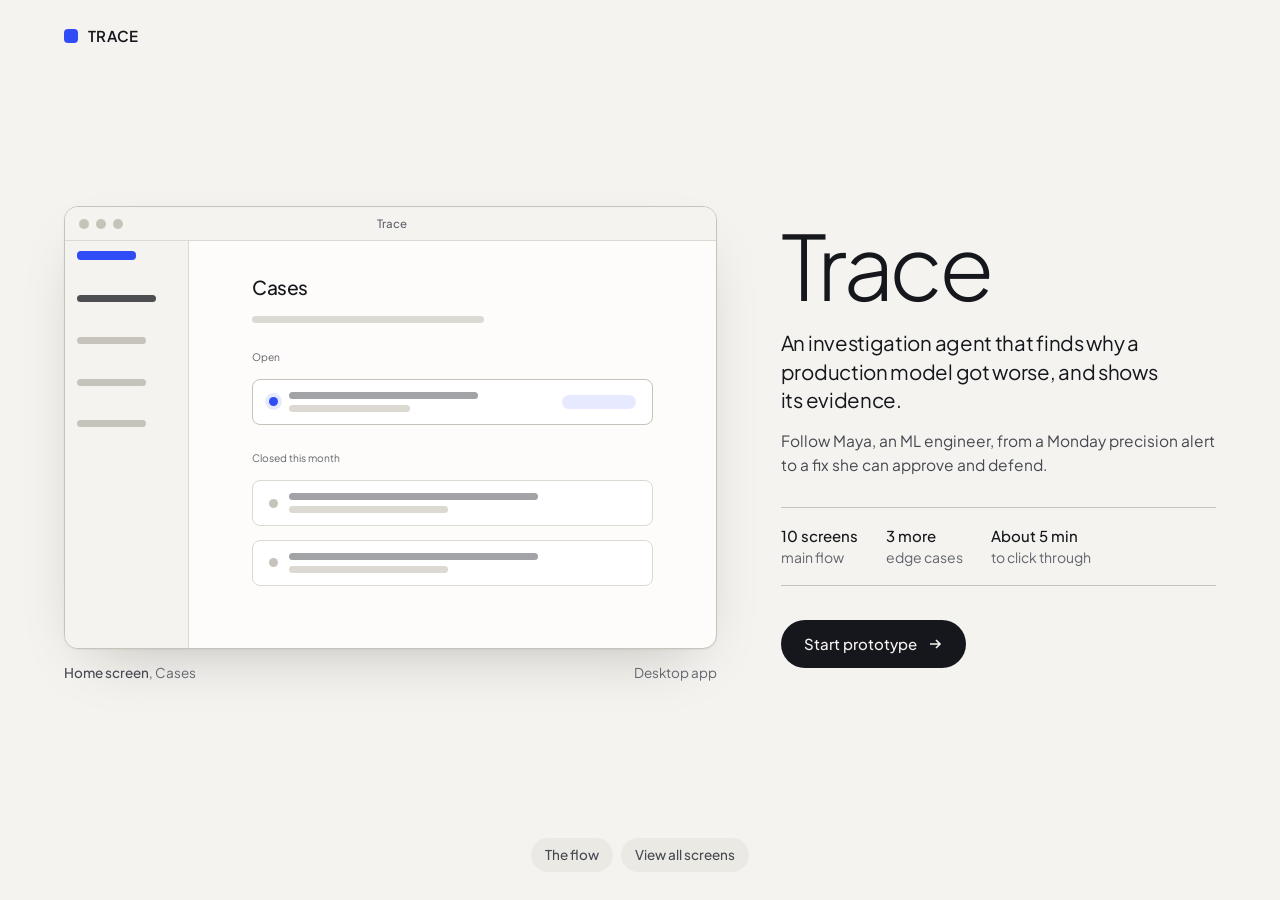
==== index.html @ 1569d1a2 "Initial commit: Teradata showcase page" ====
<!doctype html>
<html lang="en">
<head>
<meta charset="utf-8">
<meta name="viewport" content="width=device-width, initial-scale=1">
<title>Trace Prototype</title>
<link rel="preconnect" href="https://fonts.googleapis.com">
<link rel="preconnect" href="https://fonts.gstatic.com" crossorigin>
<link href="https://fonts.googleapis.com/css2?family=Plus+Jakarta+Sans:wght@300;400;500;600&family=Geist+Mono:wght@400;500&display=swap" rel="stylesheet">
<style>
/* Tokens match the deck (deck/index.html) */
:root{
  --page:#f4f3ef;
  --dark:#17181c;
  --dark2:#2a2c32;
  --slide:#f4f3ef;
  --card:#fdfcfa;
  --ink:#15171c;
  --ink2:#464951;
  --muted:#62656d;
  --line:#dcd9d2;
  --line2:#c6c3bb;
  --conn:#9a9890;
  --accent:#2f4cf5;
  --accent-ink:#2238c8;
  --accent-soft:#e7eafe;
  --sans:"Plus Jakarta Sans",-apple-system,"Segoe UI",Helvetica,Arial,sans-serif;
  --mono:"Geist Mono",ui-monospace,Menlo,monospace;
  --ease:cubic-bezier(.16,1,.3,1);
  --gutter:clamp(16px,5vw,80px);
  --shadow:0 1px 2px rgb(20 20 18/.05),0 24px 60px -28px rgb(20 20 18/.28);
}
*{box-sizing:border-box}
html{scroll-behavior:smooth;-webkit-text-size-adjust:100%}
body{margin:0;background:var(--page);color:var(--ink);font:400 16px/1.55 var(--sans);-webkit-font-smoothing:antialiased}
::selection{background:var(--accent);color:#fff}
a{color:inherit}
button{font:inherit;color:inherit}
:focus-visible{outline:2px solid var(--accent);outline-offset:3px;border-radius:6px}
.sr{position:absolute;width:1px;height:1px;overflow:hidden;clip:rect(0 0 0 0);white-space:nowrap}
.skip{position:absolute;left:16px;top:-60px;background:var(--ink);color:#fff;padding:10px 14px;border-radius:8px;z-index:100;text-decoration:none}
.skip:focus{top:12px}
[hidden]{display:none!important}
#main:focus,.sheet h2:focus{outline:none}
#main{flex:1;display:flex;flex-direction:column}

/* ================= HOME ================= */
.home{max-width:1440px;margin:0 auto;padding:0 var(--gutter);min-height:100vh;min-height:100dvh;display:flex;flex-direction:column}

.bar{display:flex;align-items:center;height:72px;flex:none}
.mark{display:flex;align-items:center;gap:10px;font-weight:600;font-size:15px;letter-spacing:.02em;text-decoration:none}
.mark i{width:14px;height:14px;border-radius:4px;background:var(--accent);display:block}
.foot-nav{flex:none;display:flex;gap:8px;align-items:center;justify-content:center;padding:20px 0 28px}
.foot-nav a{position:relative;font-size:13.5px;font-weight:500;color:var(--ink2);text-decoration:none;height:34px;padding:0 14px;border-radius:999px;display:inline-flex;align-items:center;background:#ebe9e4;transition:background .2s,color .2s}
.foot-nav a::after{content:"";position:absolute;inset:-5px 0}
.foot-nav a:hover{background:#e2e0da;color:var(--ink)}

/* hero: thumbnail left, copy right */
.hero{flex:1;display:grid;grid-template-columns:minmax(0,1.5fr) minmax(300px,1fr);gap:clamp(32px,5vw,80px);align-items:center;padding:24px 0}

.thumb{display:block;text-decoration:none;border-radius:18px;transition:transform .5s var(--ease)}
.thumb:hover{transform:translateY(-3px)}
.thumb:hover .win{box-shadow:0 1px 2px rgb(20 20 18/.06),0 36px 80px -30px rgb(20 20 18/.4)}
.thumb-cap{display:flex;justify-content:space-between;margin-top:14px;font-size:13.5px;color:var(--muted)}
.thumb-cap b{font-weight:500;color:var(--ink2)}

/* desktop window frame, shared by thumbnail and viewer */
.win{background:var(--card);border:1px solid var(--line2);border-radius:14px;overflow:hidden;box-shadow:var(--shadow);transition:box-shadow .5s var(--ease);display:flex;flex-direction:column}
.chrome{height:34px;flex:none;display:flex;align-items:center;gap:7px;padding:0 14px;background:var(--slide);border-bottom:1px solid var(--line)}
.chrome span{width:10px;height:10px;border-radius:50%;background:var(--line2)}
.chrome em{font:normal 500 11.5px/1 var(--sans);color:var(--muted);margin-left:auto;margin-right:auto;transform:translateX(-24px)}

/* schematic of the Cases home screen inside the thumbnail */
.mini{aspect-ratio:16/10;display:grid;grid-template-columns:19% 1fr}
.mini .side{background:var(--slide);border-right:1px solid var(--line);padding:8% 10%;display:flex;flex-direction:column;gap:9%}
.mini .side i{display:block;height:7px;border-radius:4px;background:var(--line2)}
.mini .side i:first-child{width:60%;background:var(--accent);height:9px}
.mini .side i:nth-child(2){width:80%;background:var(--ink);opacity:.75}
.mini .side i:nth-child(n+3){width:70%}
.mini .main{padding:6% 12%;display:flex;flex-direction:column;gap:4%}
.mini h4{margin:0;font-weight:500;font-size:clamp(13px,1.5vw,22px);letter-spacing:-.02em}
.mini .ln{height:7px;border-radius:4px;background:var(--line)}
.mini .lab{font-size:clamp(9px,.8vw,12px);color:var(--muted);margin-top:3%}
.mini .row{display:flex;align-items:center;gap:3%;border:1px solid var(--line);border-radius:8px;padding:3% 4%;background:#fff}
.mini .row.on{border-color:var(--line2)}
.mini .dot{width:9px;height:9px;border-radius:50%;flex:none;background:var(--line2)}
.mini .row.on .dot{background:var(--accent);box-shadow:0 0 0 4px var(--accent-soft)}
.mini .rt{flex:1;display:flex;flex-direction:column;gap:6px}
.mini .rt .ln:first-child{width:72%;background:var(--ink2);opacity:.5}
.mini .rt .ln:last-child{width:46%}
.mini .pill{width:20%;height:14px;border-radius:999px;background:var(--accent-soft)}

.copy h1{margin:0;font-weight:300;font-size:clamp(56px,7vw,104px);line-height:.95;letter-spacing:-.05em}
.copy .what{margin:22px 0 0;font-size:clamp(19px,1.6vw,23px);line-height:1.4;letter-spacing:-.015em;color:var(--ink);max-width:30ch;text-wrap:pretty}
.copy .how{margin:14px 0 0;font-size:15.5px;line-height:1.55;color:var(--ink2);max-width:44ch;text-wrap:pretty}
.facts{display:flex;gap:28px;margin:30px 0 34px;padding:16px 0;border-top:1px solid var(--line2);border-bottom:1px solid var(--line2);font-size:14px;color:var(--muted)}
.facts b{display:block;font-weight:500;font-size:15px;color:var(--ink)}
.actions{display:flex;flex-wrap:wrap;gap:12px;align-items:center}
.btn{display:inline-flex;align-items:center;gap:10px;min-height:48px;padding:0 22px;border-radius:999px;font-size:15px;font-weight:500;text-decoration:none;cursor:pointer;border:1px solid transparent;transition:background .2s,border-color .2s,transform .15s}
.btn:active{transform:scale(.98)}
.btn svg{width:16px;height:16px}
.btn-primary{background:var(--ink);color:var(--slide)}
.btn-primary:hover{background:var(--accent-ink)}
.btn-ghost{border-color:var(--line2);color:var(--ink)}
.btn-ghost:hover{border-color:var(--ink)}

/* sections below the fold, styled like deck slides */
.sheet{background:var(--card);border:1px solid var(--line);border-radius:16px;padding:40px clamp(20px,5vw,80px) 56px;margin-top:32px;scroll-margin-top:24px}
.sheet-hd{display:flex;align-items:baseline;justify-content:space-between;gap:24px;flex-wrap:wrap;border-bottom:1px solid var(--line);padding-bottom:14px}
.sheet-hd h2{margin:0;font-weight:300;font-size:clamp(32px,3.4vw,46px);letter-spacing:-.035em;line-height:1.1}
.sheet-hd p{margin:0;font-size:14px;color:var(--muted);max-width:52ch}
.ph-note{display:inline-block;margin-top:28px;font-size:13px;color:var(--ink2);background:var(--card);border:1px dashed var(--line2);border-radius:999px;padding:6px 12px}

/* flow map */
.flow{list-style:none;margin:28px 0 0;padding:0;display:grid;grid-template-columns:repeat(5,minmax(0,1fr));gap:40px 40px;counter-reset:step}
.flow li{position:relative}
.flow li::after{content:"";position:absolute;top:50%;right:-34px;width:28px;height:1px;background:var(--conn)}
.flow li::before{content:"";position:absolute;top:calc(50% - 3px);right:-35px;width:6px;height:6px;border-top:1px solid var(--conn);border-right:1px solid var(--conn);transform:rotate(45deg)}
.flow li:nth-child(5n)::after,.flow li:nth-child(5n)::before,.flow li:last-child::after,.flow li:last-child::before{display:none}
.node{background:var(--slide);border:1px solid var(--line);border-radius:12px;padding:14px 16px 16px;min-height:118px}
.node .ix{font:500 12px/1 var(--mono);color:var(--accent)}
.node h3{margin:18px 0 4px;font-size:16px;font-weight:500;letter-spacing:-.01em;line-height:1.25}
.node p{margin:0;font-size:13.5px;line-height:1.4;color:var(--muted)}
.branch{margin-top:40px;display:grid;grid-template-columns:200px 1fr;gap:24px;align-items:start;border-top:1px solid var(--line);padding-top:20px}
.branch h3{margin:0;font-size:16px;font-weight:500}
.branch > div > p{margin:4px 0 0;font-size:13.5px;color:var(--muted)}
.branch ul{list-style:none;margin:0;padding:0;display:grid;grid-template-columns:repeat(3,minmax(0,1fr));gap:16px}
.branch .node{border-style:dashed;border-color:var(--line2);background:transparent;min-height:0}
.branch .node .ix{color:var(--ink2)}
.branch .node h3{margin-top:12px}

/* all screens */
.grid{list-style:none;margin:28px 0 0;padding:0;display:grid;grid-template-columns:repeat(auto-fill,minmax(240px,1fr));gap:28px 24px}
.shot a{display:block;text-decoration:none;border-radius:12px}
.shot .frame{aspect-ratio:16/10;background:var(--card);border:1px solid var(--line);border-radius:10px;overflow:hidden;display:flex;flex-direction:column;transition:border-color .2s,box-shadow .3s}
.shot .frame::before{content:"";height:14px;flex:none;background:var(--slide);border-bottom:1px solid var(--line)}
.shot .frame span{flex:1;display:grid;place-items:center;font-size:12.5px;color:var(--muted);background:repeating-linear-gradient(135deg,transparent 0 10px,rgb(198 195 187/.18) 10px 11px)}
.shot a:hover .frame{border-color:var(--line2);box-shadow:var(--shadow)}
.shot .meta{display:flex;gap:10px;align-items:baseline;margin-top:10px}
.shot .meta i{font:normal 500 12px/1 var(--mono);color:var(--accent);min-width:22px}
.shot .meta b{font-size:14.5px;font-weight:500}
.shot.alt .meta i{color:var(--ink2)}
.foot{margin:40px 0 0;font-size:13px;color:var(--muted)}
.sub{max-width:1600px;margin:0 auto;padding:0 var(--gutter) 64px}
.sub-bar{height:56px;display:flex;align-items:center}
.sub .sheet{margin-top:0}
.sub .vbtn{height:30px;padding:0 12px;font-size:12.5px}

/* ================= VIEWER ================= */
.viewer{position:fixed;inset:0;background:var(--page);display:flex;flex-direction:column;z-index:10}
.vbar{height:40px;flex:none;display:flex;align-items:center;justify-content:space-between;padding:0 16px}
.vbtn{position:relative;display:inline-flex;align-items:center;gap:5px;height:26px;padding:0 10px;border-radius:999px;border:0;background:#ebe9e4;color:var(--ink2);font-size:12px;font-weight:500;cursor:pointer;text-decoration:none;transition:background .2s,color .2s}
.vbtn::after{content:"";position:absolute;inset:-7px -2px}
.vbtn:hover{background:#e2e0da;color:var(--ink)}
.vbtn svg{width:13px;height:13px}
.vbtn[aria-pressed="true"]{background:var(--ink);color:var(--slide)}
.stage{flex:1;min-height:0;display:flex;padding:0 16px 16px}
.stage .win{flex:1;min-width:0}
.screen{flex:1;background:var(--card)}
.viewer.enter .win{animation:rise .55s var(--ease) both}
@keyframes rise{from{opacity:0;transform:translateY(14px) scale(.985)}to{opacity:1;transform:none}}

/* ================= RESPONSIVE ================= */
@media (max-width:1100px){
  .flow{grid-template-columns:repeat(3,minmax(0,1fr))}
  .flow li:nth-child(5n)::after,.flow li:nth-child(5n)::before{display:block}
  .flow li:nth-child(3n)::after,.flow li:nth-child(3n)::before,.flow li:last-child::after,.flow li:last-child::before{display:none}
  .branch{grid-template-columns:1fr}
}
@media (max-width:860px){
  .hero{grid-template-columns:1fr;min-height:0;padding:36px 0 48px;gap:36px}
  .copy{order:-1}
  .facts{gap:20px}
  .branch ul{grid-template-columns:1fr}
}
@media (max-width:620px){
  .flow{grid-template-columns:1fr;gap:28px}
  .flow li::after,.flow li::before{display:none!important}
  .flow li:not(:last-child)::after{display:block!important;top:auto;bottom:-22px;right:auto;left:24px;width:1px;height:16px}
}
@media (prefers-reduced-motion:reduce){
  *,*::before,*::after{animation:none!important;transition:none!important;scroll-behavior:auto!important}
}
</style>
</head>
<body>
<a class="skip" href="#main">Skip to content</a>

<!-- ================= HOME ================= -->
<div class="home" id="home">
  <header class="bar">
    <a class="mark" href="#top" aria-label="Trace, back to top"><i aria-hidden="true"></i>TRACE</a>
  </header>

  <main id="main" tabindex="-1">
    <section class="hero" aria-labelledby="t-title">
      <div>
        <a class="thumb" href="#prototype" aria-label="Open the prototype at the Cases screen">
          <div class="win" aria-hidden="true">
            <div class="chrome"><span></span><span></span><span></span><em>Trace</em></div>
            <div class="mini">
              <div class="side"><i></i><i></i><i></i><i></i><i></i></div>
              <div class="main">
                <h4>Cases</h4>
                <div class="ln" style="width:58%"></div>
                <div class="lab">Open</div>
                <div class="row on"><span class="dot"></span><div class="rt"><div class="ln"></div><div class="ln"></div></div><span class="pill"></span></div>
                <div class="lab">Closed this month</div>
                <div class="row"><span class="dot"></span><div class="rt"><div class="ln"></div><div class="ln"></div></div></div>
                <div class="row"><span class="dot"></span><div class="rt"><div class="ln"></div><div class="ln"></div></div></div>
              </div>
            </div>
          </div>
        </a>
        <div class="thumb-cap"><span><b>Home screen</b>, Cases</span><span>Desktop app</span></div>
      </div>

      <div class="copy">
        <h1 id="t-title">Trace</h1>
        <p class="what">An investigation agent that finds why a production model got worse, and shows its evidence.</p>
        <p class="how">Follow Maya, an ML engineer, from a Monday precision alert to a fix she can approve and defend.</p>
        <div class="facts">
          <div><b>10 screens</b>main flow</div>
          <div><b>3 more</b>edge cases</div>
          <div><b>About 5 min</b>to click through</div>
        </div>
        <div class="actions">
          <a class="btn btn-primary" href="#prototype">Start prototype
            <svg viewBox="0 0 16 16" fill="none" stroke="currentColor" stroke-width="1.6" aria-hidden="true"><path d="M3 8h10M9 4l4 4-4 4"/></svg></a>
        </div>
      </div>
    </section>

  </main>
  <nav class="foot-nav" aria-label="More about the prototype">
    <a href="#flow">The flow</a>
    <a href="#screens">View all screens</a>
  </nav>
</div>

<!-- ================= FLOW PAGE ================= -->
<div class="sub" id="page-flow" hidden>
  <div class="sub-bar"><a class="vbtn" href="#top"><svg viewBox="0 0 16 16" fill="none" stroke="currentColor" stroke-width="1.6" aria-hidden="true"><path d="M13 8H3M7 4 3 8l4 4"/></svg>Back</a></div>
  <section class="sheet" aria-labelledby="flow-title">
      <div class="sheet-hd">
        <h2 id="flow-title">The flow</h2>
        <p>How the prototype moves from the alert to the decision record.</p>
      </div>
      <ol class="flow">
        <li><div class="node"><span class="ix">01</span><h3>Cases</h3><p>Short description goes here</p></div></li>
        <li><div class="node"><span class="ix">02</span><h3>Investigate</h3><p>Short description goes here</p></div></li>
        <li><div class="node"><span class="ix">03</span><h3>Suspects</h3><p>Short description goes here</p></div></li>
        <li><div class="node"><span class="ix">04</span><h3>Re-checked</h3><p>Short description goes here</p></div></li>
        <li><div class="node"><span class="ix">05</span><h3>Root cause</h3><p>Short description goes here</p></div></li>
        <li><div class="node"><span class="ix">06</span><h3>Recommended plan</h3><p>Short description goes here</p></div></li>
        <li><div class="node"><span class="ix">07</span><h3>Approve</h3><p>Short description goes here</p></div></li>
        <li><div class="node"><span class="ix">08</span><h3>Decided</h3><p>Short description goes here</p></div></li>
        <li><div class="node"><span class="ix">09</span><h3>Watching</h3><p>Short description goes here</p></div></li>
        <li><div class="node"><span class="ix">10</span><h3>Decision record</h3><p>Short description goes here</p></div></li>
      </ol>
      <div class="branch">
        <div><h3>When things aren't smooth</h3><p>Branches off the main flow.</p></div>
        <ul>
          <li><div class="node"><span class="ix">from 02</span><h3>Low confidence</h3><p>Short description goes here</p></div></li>
          <li><div class="node"><span class="ix">from 03</span><h3>Conflicting evidence</h3><p>Short description goes here</p></div></li>
          <li><div class="node"><span class="ix">from 09</span><h3>Wrong diagnosis</h3><p>Short description goes here</p></div></li>
        </ul>
      </div>
      <span class="ph-note">Placeholder: connections and descriptions to come</span>
    </section>
</div>

<!-- ================= ALL SCREENS PAGE ================= -->
<div class="sub" id="page-screens" hidden>
  <div class="sub-bar"><a class="vbtn" href="#top"><svg viewBox="0 0 16 16" fill="none" stroke="currentColor" stroke-width="1.6" aria-hidden="true"><path d="M13 8H3M7 4 3 8l4 4"/></svg>Back</a></div>
  <section class="sheet" aria-labelledby="screens-title">
      <div class="sheet-hd">
        <h2 id="screens-title">All screens</h2>
        <p>Every screen in the prototype. Select one to open it.</p>
      </div>
      <ul class="grid" id="grid"></ul>
      <p class="foot">Thumbnails are placeholders until the screens are built.</p>
    </section>
</div>

<!-- ================= VIEWER ================= -->
<div class="viewer" id="viewer" hidden role="region" aria-label="Prototype">
  <div class="vbar">
    <a class="vbtn" href="#top" id="back"><svg viewBox="0 0 16 16" fill="none" stroke="currentColor" stroke-width="1.6" aria-hidden="true"><path d="M13 8H3M7 4 3 8l4 4"/></svg>Back</a>
    <button class="vbtn" type="button" id="notes" aria-pressed="false" title="Screen notes (coming soon)">
      <svg viewBox="0 0 16 16" fill="none" stroke="currentColor" stroke-width="1.5" aria-hidden="true"><rect x="3" y="2" width="10" height="12" rx="2"/><path d="M6 6h4M6 9h4"/></svg>Notes</button>
  </div>
  <div class="stage">
    <div class="win">
      <div class="screen" id="screen"><h1 class="sr" id="s-name">Cases</h1></div>
    </div>
  </div>
</div>

<script>
const SCREENS = [
  ["cases","Cases"],["investigate","Investigate"],["suspects","Suspects"],["recheck","Re-checked"],
  ["root-cause","Root cause"],["plan","Recommended plan"],["approve","Approve"],["decided","Decided"],
  ["watch","Watching"],["record","Decision record"],
  ["low-confidence","Low confidence",1],["conflict","Conflicting evidence",1],["wrong","Wrong diagnosis",1]
];
const MAIN = SCREENS.filter(s => !s[2]).length;

// all-screens grid
document.getElementById('grid').innerHTML = SCREENS.map((s, i) => {
  const ix = s[2] ? 'E' + (i - MAIN + 1) : String(i + 1).padStart(2, '0');
  return `<li class="shot${s[2] ? ' alt' : ''}"><a href="#prototype/${s[0]}">
    <div class="frame" aria-hidden="true"><span>Placeholder</span></div>
    <div class="meta"><i>${ix}</i><b>${s[1]}</b></div></a></li>`;
}).join('');

// routing: #prototype[/screen] → viewer, #flow / #screens → their pages, anything else → home
const home = document.getElementById('home'), viewer = document.getElementById('viewer');
const pages = {flow: document.getElementById('page-flow'), screens: document.getElementById('page-screens')};
let cameFromList = false, started = false, prev = null;
function show(el){ [home, viewer, pages.flow, pages.screens].forEach(v => v.hidden = v !== el); }
function route(){
  const h = location.hash.slice(1);
  if (h.startsWith('prototype')) {
    cameFromList = started && prev !== viewer;
    const id = h.split('/')[1] || 'cases';
    const s = SCREENS[Math.max(0, SCREENS.findIndex(x => x[0] === id))];
    document.getElementById('s-name').textContent = s[1];
    document.title = s[1] + ' · Trace Prototype';
    show(viewer); prev = viewer;
    document.body.style.overflow = 'hidden';
    viewer.classList.remove('enter'); void viewer.offsetWidth; viewer.classList.add('enter');
    document.getElementById('back').focus({preventScroll:true});
    return;
  }
  document.body.style.overflow = '';
  const page = pages[h];
  if (page) {
    document.title = (h === 'flow' ? 'The flow' : 'All screens') + ' · Trace Prototype';
    show(page); scrollTo(0, 0);
    if (started) page.querySelector('h2').setAttribute('tabindex','-1'), page.querySelector('h2').focus({preventScroll:true});
    prev = page; return;
  }
  const wasAway = started && prev !== home;
  document.title = 'Trace Prototype';
  show(home); prev = home;
  if (wasAway) { scrollTo(0, 0); document.getElementById('main').focus({preventScroll:true}); }
}
window.addEventListener('hashchange', route);
route(); started = true;

// Back from the viewer returns to the page the person came from
document.getElementById('back').addEventListener('click', e => {
  e.preventDefault();
  if (cameFromList) history.back(); else location.hash = 'top';
});
document.addEventListener('keydown', e => {
  if (e.key === 'Escape' && !viewer.hidden) document.getElementById('back').click();
});

// Notes toggle: state only for now; note markers come later
document.getElementById('notes').addEventListener('click', e => {
  const b = e.currentTarget; b.setAttribute('aria-pressed', b.getAttribute('aria-pressed') !== 'true');
});
</script>
</body>
</html>
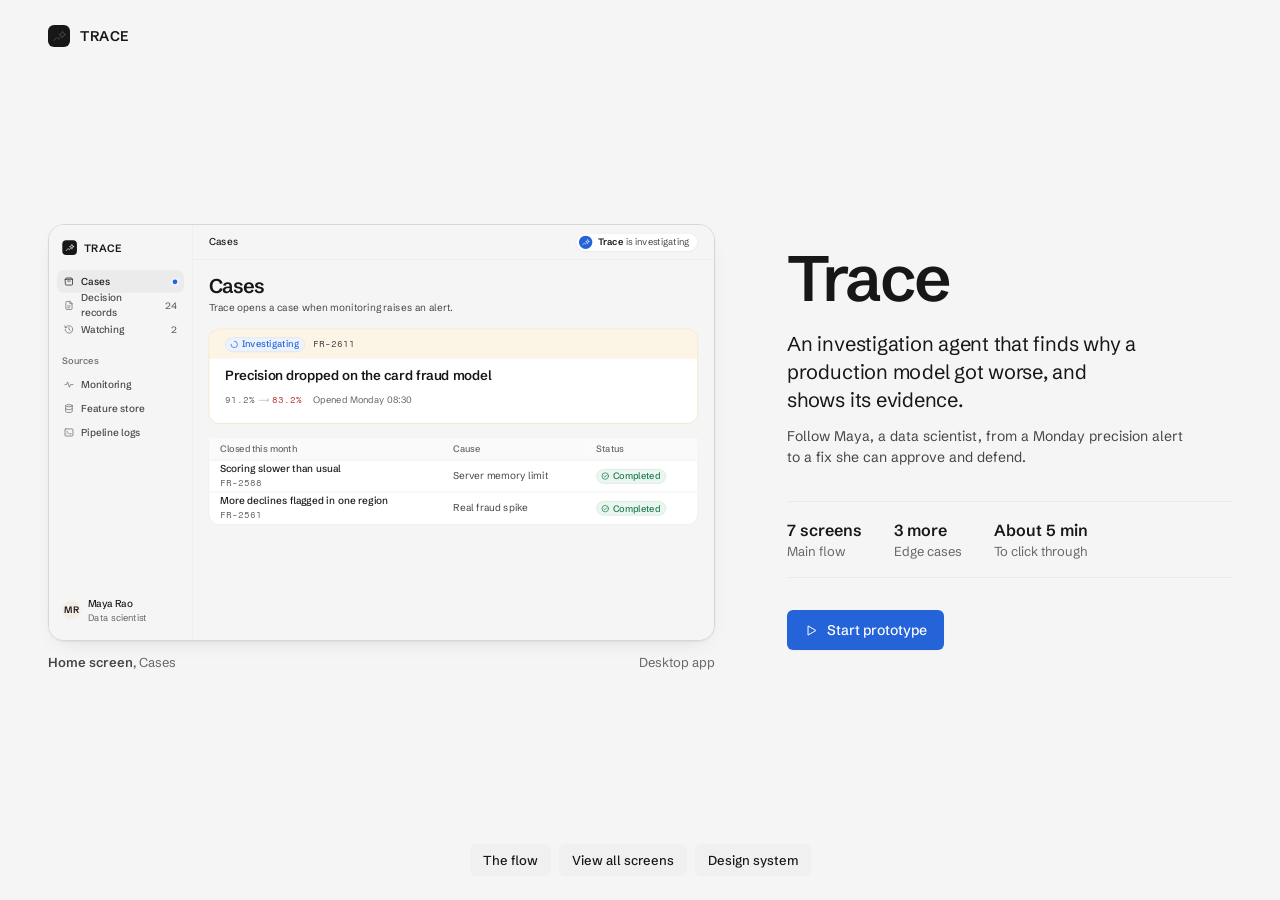
==== commit c35b0ea4: "Add TRACE workspace, app, agent and design system pages" ====
--- a/index.html
+++ b/index.html
@@ -6,181 +6,90 @@
 <title>Trace Prototype</title>
 <link rel="preconnect" href="https://fonts.googleapis.com">
 <link rel="preconnect" href="https://fonts.gstatic.com" crossorigin>
-<link href="https://fonts.googleapis.com/css2?family=Plus+Jakarta+Sans:wght@300;400;500;600&family=Geist+Mono:wght@400;500&display=swap" rel="stylesheet">
+<link rel="stylesheet" href="ds/tokens.css">
+<link rel="stylesheet" href="ds/components.css">
 <style>
-/* Tokens match the deck (deck/index.html) */
-:root{
-  --page:#f4f3ef;
-  --dark:#17181c;
-  --dark2:#2a2c32;
-  --slide:#f4f3ef;
-  --card:#fdfcfa;
-  --ink:#15171c;
-  --ink2:#464951;
-  --muted:#62656d;
-  --line:#dcd9d2;
-  --line2:#c6c3bb;
-  --conn:#9a9890;
-  --accent:#2f4cf5;
-  --accent-ink:#2238c8;
-  --accent-soft:#e7eafe;
-  --sans:"Plus Jakarta Sans",-apple-system,"Segoe UI",Helvetica,Arial,sans-serif;
-  --mono:"Geist Mono",ui-monospace,Menlo,monospace;
-  --ease:cubic-bezier(.16,1,.3,1);
-  --gutter:clamp(16px,5vw,80px);
-  --shadow:0 1px 2px rgb(20 20 18/.05),0 24px 60px -28px rgb(20 20 18/.28);
-}
-*{box-sizing:border-box}
-html{scroll-behavior:smooth;-webkit-text-size-adjust:100%}
-body{margin:0;background:var(--page);color:var(--ink);font:400 16px/1.55 var(--sans);-webkit-font-smoothing:antialiased}
-::selection{background:var(--accent);color:#fff}
-a{color:inherit}
-button{font:inherit;color:inherit}
-:focus-visible{outline:2px solid var(--accent);outline-offset:3px;border-radius:6px}
-.sr{position:absolute;width:1px;height:1px;overflow:hidden;clip:rect(0 0 0 0);white-space:nowrap}
-.skip{position:absolute;left:16px;top:-60px;background:var(--ink);color:#fff;padding:10px 14px;border-radius:8px;z-index:100;text-decoration:none}
+/* Landing-page layout only. Colours, type and components come from ds/ */
+html{scroll-behavior:smooth}
+.skip{position:absolute;left:16px;top:-60px;background:var(--text);color:var(--text-inverse);padding:10px 14px;border-radius:var(--r-sm);z-index:100}
 .skip:focus{top:12px}
 [hidden]{display:none!important}
 #main:focus,.sheet h2:focus{outline:none}
+
+/* ================= HOME ================= */
+.home{max-width:1440px;margin:0 auto;padding:0 var(--sp-12);min-height:100vh;display:flex;flex-direction:column}
+.bar{display:flex;align-items:center;height:72px;flex:none}
+.bar .brand{margin:0;padding:0;text-decoration:none!important;color:var(--text)}
 #main{flex:1;display:flex;flex-direction:column}
 
-/* ================= HOME ================= */
-.home{max-width:1440px;margin:0 auto;padding:0 var(--gutter);min-height:100vh;min-height:100dvh;display:flex;flex-direction:column}
-
-.bar{display:flex;align-items:center;height:72px;flex:none}
-.mark{display:flex;align-items:center;gap:10px;font-weight:600;font-size:15px;letter-spacing:.02em;text-decoration:none}
-.mark i{width:14px;height:14px;border-radius:4px;background:var(--accent);display:block}
-.foot-nav{flex:none;display:flex;gap:8px;align-items:center;justify-content:center;padding:20px 0 28px}
-.foot-nav a{position:relative;font-size:13.5px;font-weight:500;color:var(--ink2);text-decoration:none;height:34px;padding:0 14px;border-radius:999px;display:inline-flex;align-items:center;background:#ebe9e4;transition:background .2s,color .2s}
-.foot-nav a::after{content:"";position:absolute;inset:-5px 0}
-.foot-nav a:hover{background:#e2e0da;color:var(--ink)}
-
-/* hero: thumbnail left, copy right */
-.hero{flex:1;display:grid;grid-template-columns:minmax(0,1.5fr) minmax(300px,1fr);gap:clamp(32px,5vw,80px);align-items:center;padding:24px 0}
-
-.thumb{display:block;text-decoration:none;border-radius:18px;transition:transform .5s var(--ease)}
-.thumb:hover{transform:translateY(-3px)}
-.thumb:hover .win{box-shadow:0 1px 2px rgb(20 20 18/.06),0 36px 80px -30px rgb(20 20 18/.4)}
-.thumb-cap{display:flex;justify-content:space-between;margin-top:14px;font-size:13.5px;color:var(--muted)}
-.thumb-cap b{font-weight:500;color:var(--ink2)}
-
-/* desktop window frame, shared by thumbnail and viewer */
-.win{background:var(--card);border:1px solid var(--line2);border-radius:14px;overflow:hidden;box-shadow:var(--shadow);transition:box-shadow .5s var(--ease);display:flex;flex-direction:column}
-.chrome{height:34px;flex:none;display:flex;align-items:center;gap:7px;padding:0 14px;background:var(--slide);border-bottom:1px solid var(--line)}
-.chrome span{width:10px;height:10px;border-radius:50%;background:var(--line2)}
-.chrome em{font:normal 500 11.5px/1 var(--sans);color:var(--muted);margin-left:auto;margin-right:auto;transform:translateX(-24px)}
-
-/* schematic of the Cases home screen inside the thumbnail */
-.mini{aspect-ratio:16/10;display:grid;grid-template-columns:19% 1fr}
-.mini .side{background:var(--slide);border-right:1px solid var(--line);padding:8% 10%;display:flex;flex-direction:column;gap:9%}
-.mini .side i{display:block;height:7px;border-radius:4px;background:var(--line2)}
-.mini .side i:first-child{width:60%;background:var(--accent);height:9px}
-.mini .side i:nth-child(2){width:80%;background:var(--ink);opacity:.75}
-.mini .side i:nth-child(n+3){width:70%}
-.mini .main{padding:6% 12%;display:flex;flex-direction:column;gap:4%}
-.mini h4{margin:0;font-weight:500;font-size:clamp(13px,1.5vw,22px);letter-spacing:-.02em}
-.mini .ln{height:7px;border-radius:4px;background:var(--line)}
-.mini .lab{font-size:clamp(9px,.8vw,12px);color:var(--muted);margin-top:3%}
-.mini .row{display:flex;align-items:center;gap:3%;border:1px solid var(--line);border-radius:8px;padding:3% 4%;background:#fff}
-.mini .row.on{border-color:var(--line2)}
-.mini .dot{width:9px;height:9px;border-radius:50%;flex:none;background:var(--line2)}
-.mini .row.on .dot{background:var(--accent);box-shadow:0 0 0 4px var(--accent-soft)}
-.mini .rt{flex:1;display:flex;flex-direction:column;gap:6px}
-.mini .rt .ln:first-child{width:72%;background:var(--ink2);opacity:.5}
-.mini .rt .ln:last-child{width:46%}
-.mini .pill{width:20%;height:14px;border-radius:999px;background:var(--accent-soft)}
-
-.copy h1{margin:0;font-weight:300;font-size:clamp(56px,7vw,104px);line-height:.95;letter-spacing:-.05em}
-.copy .what{margin:22px 0 0;font-size:clamp(19px,1.6vw,23px);line-height:1.4;letter-spacing:-.015em;color:var(--ink);max-width:30ch;text-wrap:pretty}
-.copy .how{margin:14px 0 0;font-size:15.5px;line-height:1.55;color:var(--ink2);max-width:44ch;text-wrap:pretty}
-.facts{display:flex;gap:28px;margin:30px 0 34px;padding:16px 0;border-top:1px solid var(--line2);border-bottom:1px solid var(--line2);font-size:14px;color:var(--muted)}
-.facts b{display:block;font-weight:500;font-size:15px;color:var(--ink)}
-.actions{display:flex;flex-wrap:wrap;gap:12px;align-items:center}
-.btn{display:inline-flex;align-items:center;gap:10px;min-height:48px;padding:0 22px;border-radius:999px;font-size:15px;font-weight:500;text-decoration:none;cursor:pointer;border:1px solid transparent;transition:background .2s,border-color .2s,transform .15s}
-.btn:active{transform:scale(.98)}
-.btn svg{width:16px;height:16px}
-.btn-primary{background:var(--ink);color:var(--slide)}
-.btn-primary:hover{background:var(--accent-ink)}
-.btn-ghost{border-color:var(--line2);color:var(--ink)}
-.btn-ghost:hover{border-color:var(--ink)}
-
-/* sections below the fold, styled like deck slides */
-.sheet{background:var(--card);border:1px solid var(--line);border-radius:16px;padding:40px clamp(20px,5vw,80px) 56px;margin-top:32px;scroll-margin-top:24px}
-.sheet-hd{display:flex;align-items:baseline;justify-content:space-between;gap:24px;flex-wrap:wrap;border-bottom:1px solid var(--line);padding-bottom:14px}
-.sheet-hd h2{margin:0;font-weight:300;font-size:clamp(32px,3.4vw,46px);letter-spacing:-.035em;line-height:1.1}
-.sheet-hd p{margin:0;font-size:14px;color:var(--muted);max-width:52ch}
-.ph-note{display:inline-block;margin-top:28px;font-size:13px;color:var(--ink2);background:var(--card);border:1px dashed var(--line2);border-radius:999px;padding:6px 12px}
-
-/* flow map */
-.flow{list-style:none;margin:28px 0 0;padding:0;display:grid;grid-template-columns:repeat(5,minmax(0,1fr));gap:40px 40px;counter-reset:step}
+.hero{flex:1;display:grid;grid-template-columns:minmax(0,1.5fr) minmax(320px,1fr);gap:72px;align-items:center;padding:var(--sp-6) 0}
+
+/* Thumbnail: the real Cases screen, built from DS components and scaled to fit */
+.thumb{display:block;border-radius:var(--r-lg);text-decoration:none!important;color:inherit}
+.thumb-frame{position:relative;aspect-ratio:16/10;overflow:hidden;border-radius:var(--r-lg);border:1px solid var(--border-strong);background:var(--bg-app);box-shadow:var(--shadow-2);transition:box-shadow var(--dur) var(--ease),transform 400ms var(--ease)}
+.thumb:hover .thumb-frame{box-shadow:var(--shadow-3);transform:translateY(-2px)}
+.thumb-screen{position:absolute;left:0;top:0;width:1000px;height:625px;transform:scale(var(--s,.76));transform-origin:0 0;pointer-events:none;
+  /* Preview type is set larger so it stays readable after scaling (smallest text renders at about 10.5px) */
+  --fs-12:14px;--fs-13:15px;--fs-14:16px;--fs-16:20px;--fs-30:30px;--sidebar-w:216px}
+.thumb-screen .app{min-height:0;height:100%}
+.thumb-screen .content{padding-top:var(--sp-6)}
+.thumb-screen .page-hd{margin-bottom:var(--sp-5)}
+.thumb-cap{display:flex;justify-content:space-between;margin-top:var(--sp-3);font-size:var(--fs-13);color:var(--text-3)}
+.thumb-cap b{font-weight:600;color:var(--text-2)}
+
+.copy h1{font-size:64px;font-weight:600;letter-spacing:-.04em;line-height:1}
+.copy .what{margin-top:var(--sp-5);font-size:var(--fs-20);line-height:1.4;letter-spacing:-.012em;color:var(--text);max-width:30ch;text-wrap:pretty}
+.copy .how{margin-top:var(--sp-3);font-size:var(--fs-14);line-height:1.55;color:var(--text-2);max-width:44ch;text-wrap:pretty}
+.facts{display:flex;gap:var(--sp-8);margin:var(--sp-8) 0;padding:var(--sp-4) 0;border-top:1px solid var(--border);border-bottom:1px solid var(--border)}
+.facts div{font-size:var(--fs-13);color:var(--text-3)}
+.facts b{display:block;font-size:var(--fs-16);font-weight:600;color:var(--text)}
+
+.foot-nav{flex:none;display:flex;gap:var(--sp-2);justify-content:center;padding:var(--sp-5) 0 var(--sp-6)}
+
+/* ================= FLOW + ALL SCREENS PAGES ================= */
+.subpage{max-width:1440px;margin:0 auto;padding:0 var(--sp-12) var(--sp-12)}
+.sub-bar{height:64px;display:flex;align-items:center}
+.sheet{background:var(--bg-surface);border:1px solid var(--border);border-radius:var(--r-lg);padding:var(--sp-8) var(--sp-10) var(--sp-10)}
+.sheet-hd{display:flex;align-items:baseline;justify-content:space-between;gap:var(--sp-6);padding-bottom:var(--sp-4);border-bottom:1px solid var(--border)}
+.sheet-hd p{font-size:var(--fs-14);color:var(--text-2);max-width:56ch}
+
+.flow{list-style:none;margin:var(--sp-6) 0 0;padding:0;display:grid;grid-template-columns:repeat(5,minmax(0,1fr));gap:var(--sp-8) var(--sp-10)}
 .flow li{position:relative}
-.flow li::after{content:"";position:absolute;top:50%;right:-34px;width:28px;height:1px;background:var(--conn)}
-.flow li::before{content:"";position:absolute;top:calc(50% - 3px);right:-35px;width:6px;height:6px;border-top:1px solid var(--conn);border-right:1px solid var(--conn);transform:rotate(45deg)}
+.flow li::after{content:"";position:absolute;top:50%;right:-34px;width:28px;height:1px;background:var(--connector)}
+.flow li::before{content:"";position:absolute;top:calc(50% - 3px);right:-35px;width:6px;height:6px;border-top:1px solid var(--connector);border-right:1px solid var(--connector);transform:rotate(45deg)}
 .flow li:nth-child(5n)::after,.flow li:nth-child(5n)::before,.flow li:last-child::after,.flow li:last-child::before{display:none}
-.node{background:var(--slide);border:1px solid var(--line);border-radius:12px;padding:14px 16px 16px;min-height:118px}
-.node .ix{font:500 12px/1 var(--mono);color:var(--accent)}
-.node h3{margin:18px 0 4px;font-size:16px;font-weight:500;letter-spacing:-.01em;line-height:1.25}
-.node p{margin:0;font-size:13.5px;line-height:1.4;color:var(--muted)}
-.branch{margin-top:40px;display:grid;grid-template-columns:200px 1fr;gap:24px;align-items:start;border-top:1px solid var(--line);padding-top:20px}
-.branch h3{margin:0;font-size:16px;font-weight:500}
-.branch > div > p{margin:4px 0 0;font-size:13.5px;color:var(--muted)}
-.branch ul{list-style:none;margin:0;padding:0;display:grid;grid-template-columns:repeat(3,minmax(0,1fr));gap:16px}
-.branch .node{border-style:dashed;border-color:var(--line2);background:transparent;min-height:0}
-.branch .node .ix{color:var(--ink2)}
-.branch .node h3{margin-top:12px}
-
-/* all screens */
-.grid{list-style:none;margin:28px 0 0;padding:0;display:grid;grid-template-columns:repeat(auto-fill,minmax(240px,1fr));gap:28px 24px}
-.shot a{display:block;text-decoration:none;border-radius:12px}
-.shot .frame{aspect-ratio:16/10;background:var(--card);border:1px solid var(--line);border-radius:10px;overflow:hidden;display:flex;flex-direction:column;transition:border-color .2s,box-shadow .3s}
-.shot .frame::before{content:"";height:14px;flex:none;background:var(--slide);border-bottom:1px solid var(--line)}
-.shot .frame span{flex:1;display:grid;place-items:center;font-size:12.5px;color:var(--muted);background:repeating-linear-gradient(135deg,transparent 0 10px,rgb(198 195 187/.18) 10px 11px)}
-.shot a:hover .frame{border-color:var(--line2);box-shadow:var(--shadow)}
-.shot .meta{display:flex;gap:10px;align-items:baseline;margin-top:10px}
-.shot .meta i{font:normal 500 12px/1 var(--mono);color:var(--accent);min-width:22px}
-.shot .meta b{font-size:14.5px;font-weight:500}
-.shot.alt .meta i{color:var(--ink2)}
-.foot{margin:40px 0 0;font-size:13px;color:var(--muted)}
-.sub{max-width:1600px;margin:0 auto;padding:0 var(--gutter) 64px}
-.sub-bar{height:56px;display:flex;align-items:center}
-.sub .sheet{margin-top:0}
-.sub .vbtn{height:30px;padding:0 12px;font-size:12.5px}
+.step{height:100%;min-height:112px;padding:var(--sp-4);background:var(--bg-sunken);border:1px solid var(--border);border-radius:var(--r-md)}
+.step .ix{font-size:var(--fs-12);font-weight:600;color:var(--text-3);font-variant-numeric:tabular-nums}
+.step h3{margin-top:var(--sp-4);font-size:var(--fs-14);font-weight:600}
+.step p{margin-top:2px;font-size:var(--fs-13);color:var(--text-3)}
+.branch{margin-top:var(--sp-10);padding-top:var(--sp-5);border-top:1px solid var(--border);display:grid;grid-template-columns:220px 1fr;gap:var(--sp-6)}
+.branch h3{font-size:var(--fs-14);font-weight:600}
+.branch>div>p{margin-top:4px;font-size:var(--fs-13);color:var(--text-3)}
+.branch ul{list-style:none;margin:0;padding:0;display:grid;grid-template-columns:repeat(3,minmax(0,1fr));gap:var(--sp-4)}
+.branch .step{background:transparent;border-style:dashed;border-color:var(--border-strong);min-height:0}
+.branch .step h3{margin-top:var(--sp-3)}
+.ph-note{display:inline-block;margin-top:var(--sp-6)}
+
+.grid{list-style:none;margin:var(--sp-6) 0 0;padding:0;display:grid;grid-template-columns:repeat(auto-fill,minmax(240px,1fr));gap:var(--sp-6) var(--sp-5)}
+.shot a{display:block;border-radius:var(--r-md);color:inherit;text-decoration:none!important}
+.shot .frame{aspect-ratio:16/10;border:1px solid var(--border);border-radius:var(--r-md);background:var(--bg-sunken);display:grid;place-items:center;font-size:var(--fs-13);color:var(--text-3);transition:border-color var(--dur-fast),box-shadow var(--dur)}
+.shot a:hover .frame{border-color:var(--border-strong);box-shadow:var(--shadow-2)}
+.shot .meta{display:flex;gap:var(--sp-2);align-items:baseline;margin-top:var(--sp-2)}
+.shot .meta i{font-style:normal;font-size:var(--fs-12);font-weight:600;color:var(--text-3);min-width:22px;font-variant-numeric:tabular-nums}
+.shot .meta b{font-size:var(--fs-14);font-weight:600}
+.sheet .foot{margin-top:var(--sp-8);font-size:var(--fs-13);color:var(--text-3)}
 
 /* ================= VIEWER ================= */
-.viewer{position:fixed;inset:0;background:var(--page);display:flex;flex-direction:column;z-index:10}
-.vbar{height:40px;flex:none;display:flex;align-items:center;justify-content:space-between;padding:0 16px}
-.vbtn{position:relative;display:inline-flex;align-items:center;gap:5px;height:26px;padding:0 10px;border-radius:999px;border:0;background:#ebe9e4;color:var(--ink2);font-size:12px;font-weight:500;cursor:pointer;text-decoration:none;transition:background .2s,color .2s}
-.vbtn::after{content:"";position:absolute;inset:-7px -2px}
-.vbtn:hover{background:#e2e0da;color:var(--ink)}
-.vbtn svg{width:13px;height:13px}
-.vbtn[aria-pressed="true"]{background:var(--ink);color:var(--slide)}
-.stage{flex:1;min-height:0;display:flex;padding:0 16px 16px}
-.stage .win{flex:1;min-width:0}
-.screen{flex:1;background:var(--card)}
-.viewer.enter .win{animation:rise .55s var(--ease) both}
-@keyframes rise{from{opacity:0;transform:translateY(14px) scale(.985)}to{opacity:1;transform:none}}
-
-/* ================= RESPONSIVE ================= */
-@media (max-width:1100px){
-  .flow{grid-template-columns:repeat(3,minmax(0,1fr))}
-  .flow li:nth-child(5n)::after,.flow li:nth-child(5n)::before{display:block}
-  .flow li:nth-child(3n)::after,.flow li:nth-child(3n)::before,.flow li:last-child::after,.flow li:last-child::before{display:none}
-  .branch{grid-template-columns:1fr}
-}
-@media (max-width:860px){
-  .hero{grid-template-columns:1fr;min-height:0;padding:36px 0 48px;gap:36px}
-  .copy{order:-1}
-  .facts{gap:20px}
-  .branch ul{grid-template-columns:1fr}
-}
-@media (max-width:620px){
-  .flow{grid-template-columns:1fr;gap:28px}
-  .flow li::after,.flow li::before{display:none!important}
-  .flow li:not(:last-child)::after{display:block!important;top:auto;bottom:-22px;right:auto;left:24px;width:1px;height:16px}
-}
-@media (prefers-reduced-motion:reduce){
-  *,*::before,*::after{animation:none!important;transition:none!important;scroll-behavior:auto!important}
-}
+.viewer{position:fixed;inset:0;background:var(--bg-app);display:flex;flex-direction:column;z-index:10}
+.vbar{height:48px;flex:none;display:flex;align-items:center;justify-content:space-between;padding:0 var(--sp-4)}
+.vbar-end{display:flex;align-items:center;gap:var(--sp-2)}
+.vsim{display:inline-flex;align-items:center;gap:6px;margin-right:var(--sp-2);font-size:var(--fs-12);color:var(--text-3)}
+.vsim .icon{width:13px;height:13px}
+.stage{flex:1;min-height:0;display:flex;padding:0 var(--sp-4) var(--sp-4)}
+.screen{flex:1;min-width:0;display:flex;overflow:hidden;background:var(--bg-surface);border:1px solid var(--border);border-radius:var(--r-lg);box-shadow:var(--shadow-2)}
+.screen iframe{flex:1;width:100%;height:100%;border:0;display:block}
+.viewer.enter .screen{animation:rise 450ms var(--ease) both}
+@keyframes rise{from{opacity:0;transform:translateY(10px) scale(.99)}to{opacity:1;transform:none}}
 </style>
 </head>
 <body>
@@ -189,25 +98,51 @@
 <!-- ================= HOME ================= -->
 <div class="home" id="home">
   <header class="bar">
-    <a class="mark" href="#top" aria-label="Trace, back to top"><i aria-hidden="true"></i>TRACE</a>
+    <a class="brand" href="#top" aria-label="Trace, back to top"><span class="brand-mark"><i data-icon="trace"></i></span>TRACE</a>
   </header>
 
   <main id="main" tabindex="-1">
     <section class="hero" aria-labelledby="t-title">
       <div>
         <a class="thumb" href="#prototype" aria-label="Open the prototype at the Cases screen">
-          <div class="win" aria-hidden="true">
-            <div class="chrome"><span></span><span></span><span></span><em>Trace</em></div>
-            <div class="mini">
-              <div class="side"><i></i><i></i><i></i><i></i><i></i></div>
-              <div class="main">
-                <h4>Cases</h4>
-                <div class="ln" style="width:58%"></div>
-                <div class="lab">Open</div>
-                <div class="row on"><span class="dot"></span><div class="rt"><div class="ln"></div><div class="ln"></div></div><span class="pill"></span></div>
-                <div class="lab">Closed this month</div>
-                <div class="row"><span class="dot"></span><div class="rt"><div class="ln"></div><div class="ln"></div></div></div>
-                <div class="row"><span class="dot"></span><div class="rt"><div class="ln"></div><div class="ln"></div></div></div>
+          <div class="thumb-frame">
+            <!-- The real Cases screen, rendered with DS components at 1280×800 and scaled down -->
+            <div class="thumb-screen" aria-hidden="true" inert>
+              <div class="app">
+                <aside class="sidebar">
+                  <div class="brand"><span class="brand-mark"><i data-icon="trace"></i></span>TRACE</div>
+                  <div class="nav-group">
+                    <span class="nav-item" aria-current="page"><i data-icon="cases"></i>Cases<span class="live"></span></span>
+                    <span class="nav-item"><i data-icon="record"></i>Decision records<span class="count">24</span></span>
+                    <span class="nav-item"><i data-icon="history"></i>Watching<span class="count">2</span></span>
+                  </div>
+                  <div class="nav-group">
+                    <span class="nav-label">Sources</span>
+                    <span class="nav-item"><i data-icon="monitor"></i>Monitoring</span>
+                    <span class="nav-item"><i data-icon="database"></i>Feature store</span>
+                    <span class="nav-item"><i data-icon="pipeline"></i>Pipeline logs</span>
+                  </div>
+                  <div class="spacer"></div>
+                  <span class="user"><span class="avatar">MR</span><span><b>Maya Rao</b><small>Data scientist</small></span></span>
+                </aside>
+                <div class="main">
+                  <div class="topbar"><span class="crumbs"><span aria-current="page">Cases</span></span><div class="end"><span class="agent-status"><span class="avatar agent"><i data-icon="trace"></i></span><span class="txt"><b>Trace</b> is investigating</span></span></div></div>
+                  <div class="content">
+                    <div class="page-hd"><div><p class="t-page">Cases</p><p class="sub">Trace opens a case when monitoring raises an alert.</p></div></div>
+                    <div class="card attention" style="margin-bottom:var(--sp-5)"><div class="card-bd">
+                      <div class="row gap-3"><span class="status" data-status="investigating"></span><span class="t-id">FR-2611</span></div>
+                      <p class="t-card" style="margin-top:var(--sp-5)">Precision dropped on the card fraud model</p>
+                      <div class="row gap-4" style="margin-top:var(--sp-3)"><span class="shift"><span class="was">91.2%</span><i class="to"></i><span class="now bad">83.2%</span></span><span class="t-meta">Opened Monday 08:30</span></div>
+                    </div></div>
+                    <div class="card"><table class="table">
+                      <thead><tr><th>Closed this month</th><th>Cause</th><th>Status</th></tr></thead>
+                      <tbody>
+                        <tr><td class="primary">Scoring slower than usual<span class="sub t-id">FR-2588</span></td><td>Server memory limit</td><td><span class="status" data-status="completed"></span></td></tr>
+                        <tr><td class="primary">More declines flagged in one region<span class="sub t-id">FR-2561</span></td><td>Real fraud spike</td><td><span class="status" data-status="completed"></span></td></tr>
+                      </tbody>
+                    </table></div>
+                  </div>
+                </div>
               </div>
             </div>
           </div>
@@ -218,90 +153,86 @@
       <div class="copy">
         <h1 id="t-title">Trace</h1>
         <p class="what">An investigation agent that finds why a production model got worse, and shows its evidence.</p>
-        <p class="how">Follow Maya, an ML engineer, from a Monday precision alert to a fix she can approve and defend.</p>
+        <p class="how">Follow Maya, a data scientist, from a Monday precision alert to a fix she can approve and defend.</p>
         <div class="facts">
-          <div><b>10 screens</b>main flow</div>
-          <div><b>3 more</b>edge cases</div>
-          <div><b>About 5 min</b>to click through</div>
+          <div><b>7 screens</b>Main flow</div>
+          <div><b>3 more</b>Edge cases</div>
+          <div><b>About 5 min</b>To click through</div>
         </div>
-        <div class="actions">
-          <a class="btn btn-primary" href="#prototype">Start prototype
-            <svg viewBox="0 0 16 16" fill="none" stroke="currentColor" stroke-width="1.6" aria-hidden="true"><path d="M3 8h10M9 4l4 4-4 4"/></svg></a>
-        </div>
+        <a class="btn btn-primary btn-lg" href="#prototype"><i data-icon="play"></i>Start prototype</a>
       </div>
     </section>
-
   </main>
+
   <nav class="foot-nav" aria-label="More about the prototype">
-    <a href="#flow">The flow</a>
-    <a href="#screens">View all screens</a>
+    <a class="btn btn-soft" href="#flow">The flow</a>
+    <a class="btn btn-soft" href="#screens">View all screens</a>
+    <a class="btn btn-soft" href="design-system.html">Design system</a>
   </nav>
 </div>
 
 <!-- ================= FLOW PAGE ================= -->
-<div class="sub" id="page-flow" hidden>
-  <div class="sub-bar"><a class="vbtn" href="#top"><svg viewBox="0 0 16 16" fill="none" stroke="currentColor" stroke-width="1.6" aria-hidden="true"><path d="M13 8H3M7 4 3 8l4 4"/></svg>Back</a></div>
+<div class="subpage" id="page-flow" hidden>
+  <div class="sub-bar"><a class="btn btn-soft btn-sm" href="#top"><i data-icon="chevLeft"></i>Back</a></div>
   <section class="sheet" aria-labelledby="flow-title">
-      <div class="sheet-hd">
-        <h2 id="flow-title">The flow</h2>
-        <p>How the prototype moves from the alert to the decision record.</p>
-      </div>
-      <ol class="flow">
-        <li><div class="node"><span class="ix">01</span><h3>Cases</h3><p>Short description goes here</p></div></li>
-        <li><div class="node"><span class="ix">02</span><h3>Investigate</h3><p>Short description goes here</p></div></li>
-        <li><div class="node"><span class="ix">03</span><h3>Suspects</h3><p>Short description goes here</p></div></li>
-        <li><div class="node"><span class="ix">04</span><h3>Re-checked</h3><p>Short description goes here</p></div></li>
-        <li><div class="node"><span class="ix">05</span><h3>Root cause</h3><p>Short description goes here</p></div></li>
-        <li><div class="node"><span class="ix">06</span><h3>Recommended plan</h3><p>Short description goes here</p></div></li>
-        <li><div class="node"><span class="ix">07</span><h3>Approve</h3><p>Short description goes here</p></div></li>
-        <li><div class="node"><span class="ix">08</span><h3>Decided</h3><p>Short description goes here</p></div></li>
-        <li><div class="node"><span class="ix">09</span><h3>Watching</h3><p>Short description goes here</p></div></li>
-        <li><div class="node"><span class="ix">10</span><h3>Decision record</h3><p>Short description goes here</p></div></li>
-      </ol>
-      <div class="branch">
-        <div><h3>When things aren't smooth</h3><p>Branches off the main flow.</p></div>
-        <ul>
-          <li><div class="node"><span class="ix">from 02</span><h3>Low confidence</h3><p>Short description goes here</p></div></li>
-          <li><div class="node"><span class="ix">from 03</span><h3>Conflicting evidence</h3><p>Short description goes here</p></div></li>
-          <li><div class="node"><span class="ix">from 09</span><h3>Wrong diagnosis</h3><p>Short description goes here</p></div></li>
-        </ul>
-      </div>
-      <span class="ph-note">Placeholder: connections and descriptions to come</span>
-    </section>
+    <div class="sheet-hd">
+      <h2 class="t-section" id="flow-title">The flow</h2>
+      <p>How the prototype moves from the alert to the decision record.</p>
+    </div>
+    <ol class="flow">
+      <li><div class="step"><span class="ix">01</span><h3>Cases</h3><p>The alert arrives. Precision fell from 91% to 83% and fraud ops are complaining.</p></div></li>
+      <li><div class="step"><span class="ix">02</span><h3>Investigate</h3><p>Trace shows its plan and the four sources it will read. Maya starts it.</p></div></li>
+      <li><div class="step"><span class="ix">03</span><h3>Suspects</h3><p>Three possible causes with their evidence. Maya pushes back on the ranking.</p></div></li>
+      <li><div class="step"><span class="ix">04</span><h3>Root cause</h3><p>The diagnosis, how sure Trace is, what it ruled out and how it confirmed it.</p></div></li>
+      <li><div class="step"><span class="ix">05</span><h3>Decide</h3><p>The recommended fix, its risk and undo. Maya approves, rejects or asks for more.</p></div></li>
+      <li><div class="step"><span class="ix">06</span><h3>Watching</h3><p>The fix is applied by the data team. Trace checks precision recovers.</p></div></li>
+      <li><div class="step"><span class="ix">07</span><h3>Decision record</h3><p>Every step, who took it and when, for anyone who asks why.</p></div></li>
+    </ol>
+    <div class="branch">
+      <div><h3>When things aren't smooth</h3><p>Branches off the main flow.</p></div>
+      <ul>
+        <li><div class="step"><span class="ix">From step 02</span><h3>Low confidence</h3><p>A source doesn’t respond. Trace says it can’t be sure and asks to retry.</p></div></li>
+        <li><div class="step"><span class="ix">From step 03</span><h3>Conflicting evidence</h3><p>Two sources disagree. Trace finds out why before trusting either.</p></div></li>
+        <li><div class="step"><span class="ix">From step 04 or 06</span><h3>Wrong diagnosis</h3><p>Maya challenges the diagnosis. Trace re-investigates and keeps what it found.</p></div></li>
+      </ul>
+    </div>
+    
+  </section>
 </div>
 
 <!-- ================= ALL SCREENS PAGE ================= -->
-<div class="sub" id="page-screens" hidden>
-  <div class="sub-bar"><a class="vbtn" href="#top"><svg viewBox="0 0 16 16" fill="none" stroke="currentColor" stroke-width="1.6" aria-hidden="true"><path d="M13 8H3M7 4 3 8l4 4"/></svg>Back</a></div>
+<div class="subpage" id="page-screens" hidden>
+  <div class="sub-bar"><a class="btn btn-soft btn-sm" href="#top"><i data-icon="chevLeft"></i>Back</a></div>
   <section class="sheet" aria-labelledby="screens-title">
-      <div class="sheet-hd">
-        <h2 id="screens-title">All screens</h2>
-        <p>Every screen in the prototype. Select one to open it.</p>
-      </div>
-      <ul class="grid" id="grid"></ul>
-      <p class="foot">Thumbnails are placeholders until the screens are built.</p>
-    </section>
+    <div class="sheet-hd">
+      <h2 class="t-section" id="screens-title">All screens</h2>
+      <p>Every screen in the prototype. Select one to open it.</p>
+    </div>
+    <ul class="grid" id="grid"></ul>
+    <p class="foot">Thumbnails are placeholders until the screens are built.</p>
+  </section>
 </div>
 
 <!-- ================= VIEWER ================= -->
 <div class="viewer" id="viewer" hidden role="region" aria-label="Prototype">
   <div class="vbar">
-    <a class="vbtn" href="#top" id="back"><svg viewBox="0 0 16 16" fill="none" stroke="currentColor" stroke-width="1.6" aria-hidden="true"><path d="M13 8H3M7 4 3 8l4 4"/></svg>Back</a>
-    <button class="vbtn" type="button" id="notes" aria-pressed="false" title="Screen notes (coming soon)">
-      <svg viewBox="0 0 16 16" fill="none" stroke="currentColor" stroke-width="1.5" aria-hidden="true"><rect x="3" y="2" width="10" height="12" rx="2"/><path d="M6 6h4M6 9h4"/></svg>Notes</button>
+    <a class="btn btn-soft btn-sm" href="#top" id="back"><i data-icon="chevLeft"></i>Back</a>
+    <div class="vbar-end">
+      <span class="vsim" title="Every name, number and date in this prototype is fictional"><i data-icon="flask"></i>Simulated scenario</span>
+      <button class="btn btn-soft btn-sm" type="button" id="proto-restart"><i data-icon="refresh"></i>Restart</button>
+      <button class="btn btn-soft btn-sm" type="button" id="notes" aria-pressed="false" title="Screen notes (coming soon)"><i data-icon="record"></i>Notes</button>
+    </div>
   </div>
   <div class="stage">
-    <div class="win">
-      <div class="screen" id="screen"><h1 class="sr" id="s-name">Cases</h1></div>
-    </div>
+    <div class="screen" id="screen"><h1 class="sr" id="s-name">Cases</h1><iframe id="app-frame" title="TRACE prototype" src="about:blank"></iframe></div>
   </div>
 </div>
 
+<script src="ds/icons.js"></script>
 <script>
 const SCREENS = [
-  ["cases","Cases"],["investigate","Investigate"],["suspects","Suspects"],["recheck","Re-checked"],
-  ["root-cause","Root cause"],["plan","Recommended plan"],["approve","Approve"],["decided","Decided"],
-  ["watch","Watching"],["record","Decision record"],
+  ["cases","Cases"],["investigate","Investigate"],["suspects","Suspects"],["root-cause","Root cause"],
+  ["approve","Decide"],["watch","Watching"],["record","Decision record"],
   ["low-confidence","Low confidence",1],["conflict","Conflicting evidence",1],["wrong","Wrong diagnosis",1]
 ];
 const MAIN = SCREENS.filter(s => !s[2]).length;
@@ -309,10 +240,29 @@
 // all-screens grid
 document.getElementById('grid').innerHTML = SCREENS.map((s, i) => {
   const ix = s[2] ? 'E' + (i - MAIN + 1) : String(i + 1).padStart(2, '0');
-  return `<li class="shot${s[2] ? ' alt' : ''}"><a href="#prototype/${s[0]}">
-    <div class="frame" aria-hidden="true"><span>Placeholder</span></div>
+  return `<li class="shot"><a href="#prototype/${s[0]}">
+    <div class="frame" aria-hidden="true">Placeholder</div>
     <div class="meta"><i>${ix}</i><b>${s[1]}</b></div></a></li>`;
 }).join('');
+TRACE.paint();
+
+// Scale the real Cases screen to the thumbnail's width
+const frame = document.querySelector('.thumb-frame'), shot = document.querySelector('.thumb-screen');
+new ResizeObserver(() => shot.style.setProperty('--s', frame.clientWidth / 1000)).observe(frame);
+
+// Restart the prototype inside the frame: clear its saved state and go back to Cases
+document.getElementById('proto-restart').addEventListener('click', () => {
+  const w = document.getElementById('app-frame').contentWindow;
+  if (w && w.TRACE_RESTART) w.TRACE_RESTART();
+});
+
+// Notes button styling for its pressed state
+const notes = document.getElementById('notes');
+notes.addEventListener('click', () => {
+  const on = notes.getAttribute('aria-pressed') !== 'true';
+  notes.setAttribute('aria-pressed', on);
+  notes.style.background = on ? 'var(--bg-active)' : '';
+});
 
 // routing: #prototype[/screen] → viewer, #flow / #screens → their pages, anything else → home
 const home = document.getElementById('home'), viewer = document.getElementById('viewer');
@@ -326,7 +276,10 @@
     const id = h.split('/')[1] || 'cases';
     const s = SCREENS[Math.max(0, SCREENS.findIndex(x => x[0] === id))];
     document.getElementById('s-name').textContent = s[1];
-    document.title = s[1] + ' · Trace Prototype';
+    // The TRACE app runs inside the frame, opened at the chosen screen
+    const frame = document.getElementById('app-frame'), target = 'app.html#/' + s[0];
+    if (!frame.src.endsWith(target)) frame.src = target;
+    document.title = s[1] + ', Trace Prototype';
     show(viewer); prev = viewer;
     document.body.style.overflow = 'hidden';
     viewer.classList.remove('enter'); void viewer.offsetWidth; viewer.classList.add('enter');
@@ -336,9 +289,9 @@
   document.body.style.overflow = '';
   const page = pages[h];
   if (page) {
-    document.title = (h === 'flow' ? 'The flow' : 'All screens') + ' · Trace Prototype';
+    document.title = (h === 'flow' ? 'The flow' : 'All screens') + ', Trace Prototype';
     show(page); scrollTo(0, 0);
-    if (started) page.querySelector('h2').setAttribute('tabindex','-1'), page.querySelector('h2').focus({preventScroll:true});
+    if (started) { const t = page.querySelector('h2'); t.setAttribute('tabindex','-1'); t.focus({preventScroll:true}); }
     prev = page; return;
   }
   const wasAway = started && prev !== home;
@@ -357,11 +310,6 @@
 document.addEventListener('keydown', e => {
   if (e.key === 'Escape' && !viewer.hidden) document.getElementById('back').click();
 });
-
-// Notes toggle: state only for now; note markers come later
-document.getElementById('notes').addEventListener('click', e => {
-  const b = e.currentTarget; b.setAttribute('aria-pressed', b.getAttribute('aria-pressed') !== 'true');
-});
 </script>
 </body>
 </html>
--- a/ds/tokens.css
+++ b/ds/tokens.css
@@ -0,0 +1,168 @@
+/* =========================================================
+   TRACE · Design tokens + global styles
+   Every screen and component reads from these variables.
+   Never put a raw hex value in a component or a screen.
+   ========================================================= */
+@import url("https://fonts.googleapis.com/css2?family=Schibsted+Grotesk:wght@400;500;600;700&family=Newsreader:ital,opsz,wght@0,6..72,400;0,6..72,500;1,6..72,400&family=Fragment+Mono&display=swap");
+
+:root{
+  /* ---- Neutrals (true grey, no tint) ---- */
+  --gray-0:#ffffff;
+  --gray-25:#fafafa;
+  --gray-50:#f5f5f5;   /* app background */
+  --gray-75:#f0f0f0;   /* hover */
+  --gray-100:#ebebeb;  /* active nav, dividers */
+  --gray-150:#e5e5e5;
+  --gray-200:#d6d6d6;
+  --gray-300:#b5b5b5;  /* decorative only: connectors, dots. Never text */
+  --gray-500:#666666;  /* 5.7:1 on white, 5.2:1 on gray-50, 4.8:1 on gray-100 */
+  --gray-700:#454545;
+  --gray-900:#171717;
+
+  /* ---- Brand + semantic hues, tuned to sit on neutral grey ---- */
+  --blue-600:#2563d9;    --blue-700:#1d4fb3;    --blue-50:#edf3fe;    --blue-100:#d6e3fb;
+  --ink-900:#1c1917;     --ink-700:#3d3733;     --sand-50:#f3eee5;     --sand-200:#e3d9c9;   /* Maya: warm ink on paper */
+  --green-600:#1d7a4c;   --green-50:#ebf6f0;    --green-100:#cfe9db;
+  --amber-600:#935a0b;   --amber-50:#fcf4e4;    --amber-100:#f3e0bb;
+  --red-600:#b5382f;     --red-50:#fdeeec;      --red-100:#f5d3cf;
+
+  /* ---- Semantic roles ---- */
+  --bg-app:var(--gray-50);         /* behind everything */
+  --bg-surface:var(--gray-0);      /* cards, panels */
+  --bg-subtle:var(--gray-25);      /* table headers, inset rows */
+  --bg-sunken:var(--gray-50);      /* inputs, wells, secondary panels */
+  --bg-hover:var(--gray-75);
+  --bg-active:var(--gray-100);      /* selected nav, pressed */
+  --bg-canvas:var(--gray-25);      /* investigation canvas */
+  --canvas-dot:var(--gray-200);
+
+  --text:var(--gray-900);
+  --text-2:var(--gray-700);
+  --text-3:var(--gray-500);
+  --text-inverse:var(--gray-0);
+
+  --border:var(--gray-100);
+  --border-strong:var(--gray-200);
+  --connector:var(--gray-300);
+
+  /* Accent (blue) = the agent and primary actions */
+  --accent:var(--blue-600);
+  --accent-hover:var(--blue-700);
+  --accent-soft:var(--blue-50);
+  --accent-line:var(--blue-100);
+  /* Human = Maya's input, challenges and decisions */
+  /* Human (ink on warm paper) = Maya. Differs from the agent in lightness, not just hue,
+     so it still reads in greyscale and for colour-blind users */
+  --human:var(--ink-900);
+  --human-hover:var(--ink-700);
+  --human-soft:var(--sand-50);
+  --human-line:var(--sand-200);
+  /* Outcome colours. Always paired with an icon and a label */
+  --success:var(--green-600);  --success-soft:var(--green-50);  --success-line:var(--green-100);
+  --warning:var(--amber-600);  --warning-soft:var(--amber-50);  --warning-line:var(--amber-100);
+  --danger:var(--red-600);     --danger-soft:var(--red-50);     --danger-line:var(--red-100);
+
+  /* ---- Type: three voices ----
+     --font   Interface. Controls, labels, navigation, Maya's own words.
+     --serif  Trace's reasoning. Every claim, hypothesis and explanation the agent writes.
+     --mono   Machine facts. Values read straight from a source: metrics, IDs, versions, timestamps, logs.
+     Never swap them for decoration: the face tells Maya who is speaking. */
+  --font:"Schibsted Grotesk",-apple-system,"Segoe UI",Helvetica,Arial,sans-serif;
+  --serif:"Newsreader",Georgia,"Times New Roman",serif;
+  --mono:"Fragment Mono",ui-monospace,"SF Mono",Menlo,monospace;
+
+  --fs-11:11px;   /* kbd hints only. Never running text */
+  --fs-12:12px;   /* labels, metadata, badges. The smallest size for any readable text */
+  --fs-13:13px;   /* secondary text, table cells */
+  --fs-14:14px;   /* body */
+  --fs-16:16px;   /* card titles */
+  --fs-17:17px;   /* Trace's voice (serif runs optically small) */
+  --fs-20:20px;   /* claims, headline findings */
+  --fs-22:22px;   /* section headings */
+  --fs-30:30px;   /* page titles */
+  --fs-32:32px;   /* metric values */
+
+  --lh-tight:1.25;
+  --lh-body:1.5;
+
+  /* ---- Space (4px base) ---- */
+  --sp-1:4px; --sp-2:8px; --sp-3:12px; --sp-4:16px; --sp-5:20px; --sp-6:24px; --sp-8:32px; --sp-10:40px; --sp-12:48px;
+
+  /* ---- Shape ---- */
+  --r-xs:4px;    /* badges inside dense rows, kbd */
+  --r-sm:6px;    /* buttons, inputs, nodes' inner bits */
+  --r-md:10px;   /* nodes, inset panels, inputs groups */
+  --r-lg:16px;   /* cards */
+  --r-xl:24px;   /* app frame */
+  --r-full:999px;
+
+  /* ---- Elevation: only three levels ---- */
+  --shadow-1:0 1px 2px rgb(0 0 0/.04);                                          /* controls, nodes */
+  --shadow-2:0 1px 2px rgb(0 0 0/.05),0 8px 24px -12px rgb(0 0 0/.14);  /* popovers, active node */
+  --shadow-3:0 2px 4px rgb(0 0 0/.05),0 24px 48px -16px rgb(0 0 0/.22); /* modals, inspector */
+
+  /* ---- Layout ---- */
+  --sidebar-w:232px;
+  --topbar-h:52px;
+  --inspector-w:360px;
+  --content-max:1280px;
+  --gutter:var(--sp-6);
+
+  /* ---- Control sizes ---- */
+  --ctl-sm:28px;
+  --ctl-md:32px;
+  --ctl-lg:40px;
+
+  /* ---- Motion ---- */
+  --ease:cubic-bezier(.2,.8,.2,1);
+  --dur-fast:120ms;
+  --dur:200ms;
+
+  /* ---- Layers ---- */
+  --z-sticky:10; --z-popover:40; --z-overlay:90; --z-modal:100;
+}
+
+/* ---------- Global ---------- */
+*,*::before,*::after{box-sizing:border-box}
+html{-webkit-text-size-adjust:100%;accent-color:var(--accent);scrollbar-color:var(--gray-200) transparent;scrollbar-width:thin}
+body{margin:0;background:var(--bg-app);color:var(--text);font:400 var(--fs-14)/var(--lh-body) var(--font);-webkit-font-smoothing:antialiased}
+h1,h2,h3,h4{margin:0;font-weight:500;line-height:var(--lh-tight);letter-spacing:-.012em;text-wrap:balance}
+p{margin:0}
+a{color:var(--accent);text-decoration:none}
+a:hover{text-decoration:underline;text-underline-offset:3px;text-decoration-thickness:1px}
+button,input,select,textarea{font:inherit;color:inherit}
+button{cursor:pointer}
+::selection{background:var(--accent-line);color:var(--text)}
+input,textarea{caret-color:var(--accent)}
+:focus-visible{outline:2px solid var(--accent);outline-offset:2px;border-radius:var(--r-sm)}
+/* Mono runs a little large, so shrink it, but never below the 12px floor */
+code,kbd,.mono{font-family:var(--mono);font-size:max(var(--fs-12),.9em);letter-spacing:0}
+
+/* Type roles */
+.t-page{font-size:var(--fs-30);font-weight:600;letter-spacing:-.028em;line-height:1.1}
+.t-section{font-size:var(--fs-22);font-weight:600;letter-spacing:-.02em}
+.t-card{font-size:var(--fs-16);font-weight:600;letter-spacing:-.01em}
+.t-body{font-size:var(--fs-14)}
+.t-secondary{font-size:var(--fs-13);color:var(--text-2)}
+.t-label{font-size:var(--fs-12);font-weight:500;color:var(--text-3)}
+.t-meta{font-size:var(--fs-12);color:var(--text-3)}
+.t-metric{font-family:var(--mono);font-size:var(--fs-32);font-weight:400;letter-spacing:-.04em;line-height:1}
+.t-id{font-family:var(--mono);font-size:var(--fs-12);color:var(--text-2)}
+/* Trace's voice. Use for anything the agent wrote as interpretation */
+.voice{font-family:var(--serif);font-size:var(--fs-17);line-height:1.45;font-weight:400;letter-spacing:-.005em;color:var(--text);font-optical-sizing:auto}
+.voice-lg{font-family:var(--serif);font-size:var(--fs-20);line-height:1.3;font-weight:500;letter-spacing:-.012em;color:var(--text)}
+.voice em,.voice-lg em{font-style:italic}
+
+/* Utilities */
+.muted{color:var(--text-3)}
+.sr{position:absolute;width:1px;height:1px;overflow:hidden;clip:rect(0 0 0 0);white-space:nowrap}
+.stack{display:flex;flex-direction:column}
+.row{display:flex;align-items:center}
+.gap-1{gap:var(--sp-1)} .gap-2{gap:var(--sp-2)} .gap-3{gap:var(--sp-3)} .gap-4{gap:var(--sp-4)} .gap-6{gap:var(--sp-6)}
+.icon{width:16px;height:16px;flex:none;fill:none;stroke:currentColor;stroke-width:1.6;stroke-linecap:round;stroke-linejoin:round}
+.icon-sm{width:14px;height:14px}
+.icon-xs{width:12px;height:12px}
+
+@media (prefers-reduced-motion:reduce){
+  *,*::before,*::after{animation-duration:.01ms!important;animation-iteration-count:1!important;transition-duration:.01ms!important;scroll-behavior:auto!important}
+}
--- a/ds/components.css
+++ b/ds/components.css
@@ -0,0 +1,545 @@
+/* =========================================================
+   TRACE · Component library
+   Reads only from tokens.css. Grouped:
+   1 Actions · 2 Navigation & shell · 3 Containers
+   4 Status · 5 Data display · 6 Agent · 7 Workflow canvas
+   ========================================================= */
+
+/* =========== 1. ACTIONS =========== */
+.btn{display:inline-flex;align-items:center;justify-content:center;gap:var(--sp-2);height:var(--ctl-md);padding:0 var(--sp-3);border-radius:var(--r-sm);border:1px solid transparent;font-size:var(--fs-13);font-weight:500;line-height:1;white-space:nowrap;text-decoration:none!important;transition:background var(--dur-fast),border-color var(--dur-fast),color var(--dur-fast),box-shadow var(--dur-fast)}
+.btn .icon{width:15px;height:15px}
+.btn-sm{height:var(--ctl-sm);padding:0 10px;font-size:var(--fs-12)}
+.btn-lg{height:var(--ctl-lg);padding:0 var(--sp-4);font-size:var(--fs-14)}
+.btn-primary{background:var(--accent);color:var(--text-inverse);box-shadow:var(--shadow-1)}
+.btn-primary:hover{background:var(--accent-hover)}
+.btn-secondary{background:var(--bg-surface);border-color:var(--border-strong);color:var(--text)}
+.btn-secondary:hover{background:var(--bg-hover)}
+.btn-soft{background:var(--bg-hover);color:var(--text)}
+.btn-soft:hover{background:var(--bg-active)}
+.btn-ghost{background:transparent;color:var(--text-2)}
+.btn-ghost:hover{background:var(--bg-hover);color:var(--text)}
+.btn-human{background:var(--human);color:var(--text-inverse)}
+.btn-human:hover{background:var(--human-hover)}
+.btn-danger{background:var(--bg-surface);border-color:var(--danger-line);color:var(--danger)}
+.btn-danger:hover{background:var(--danger-soft)}
+.btn:active:not(:disabled){transform:translateY(.5px)}
+.btn:disabled,.btn[aria-disabled="true"]{opacity:.45;cursor:not-allowed;box-shadow:none}
+.btn-text{height:auto;min-height:24px;padding:0;border:0;background:none;color:var(--accent);font-weight:500}
+.btn-text:hover{color:var(--accent-hover);text-decoration:underline!important;text-underline-offset:2px}
+
+.icon-btn{position:relative;display:inline-grid;place-items:center;width:var(--ctl-md);height:var(--ctl-md);border-radius:var(--r-sm);border:1px solid transparent;background:transparent;color:var(--text-2);transition:background var(--dur-fast),color var(--dur-fast)}
+.icon-btn:hover{background:var(--bg-hover);color:var(--text)}
+.icon-btn[aria-pressed="true"]{background:var(--bg-active);color:var(--text)}
+.icon-btn.outline{border-color:var(--border-strong);background:var(--bg-surface)}
+.icon-btn:disabled{opacity:.4;cursor:not-allowed}
+.icon-btn .dot{position:absolute;top:6px;right:6px;width:7px;height:7px;border-radius:50%;background:var(--danger);box-shadow:0 0 0 2px var(--bg-surface)}
+
+/* Tabs: underline for page sections, segmented for small toggles */
+.tabs{display:flex;gap:var(--sp-5);border-bottom:1px solid var(--border)}
+.tab{position:relative;height:38px;display:inline-flex;align-items:center;gap:6px;padding:0;border:0;background:none;font-size:var(--fs-13);font-weight:500;color:var(--text-3)}
+.tab:hover{color:var(--text)}
+.tab[aria-selected="true"]{color:var(--text)}
+.tab[aria-selected="true"]::after{content:"";position:absolute;left:0;right:0;bottom:-1px;height:2px;border-radius:2px;background:var(--text)}
+.tab .count{font:500 var(--fs-12)/1 var(--font);font-variant-numeric:tabular-nums;color:var(--text-3);background:var(--bg-sunken);padding:3px 5px;border-radius:var(--r-xs)}
+.seg{display:inline-flex;padding:2px;gap:2px;background:var(--bg-sunken);border:1px solid var(--border);border-radius:var(--r-sm)}
+.seg button{height:24px;padding:0 10px;border:0;border-radius:4px;background:none;font-size:var(--fs-12);font-weight:500;color:var(--text-3)}
+.seg button[aria-pressed="true"]{background:var(--bg-surface);color:var(--text);box-shadow:var(--shadow-1)}
+
+/* Inputs */
+.field{display:flex;flex-direction:column;gap:6px}
+.field>label{font-size:var(--fs-12);font-weight:500;color:var(--text-2)}
+.input,.select{height:var(--ctl-md);width:100%;padding:0 var(--sp-3);border:1px solid var(--border-strong);border-radius:var(--r-sm);background:var(--bg-surface);font-size:var(--fs-13);transition:border-color var(--dur-fast),box-shadow var(--dur-fast)}
+.input::placeholder{color:var(--text-3)}
+.input:hover,.select:hover{border-color:var(--gray-300)}
+.input:focus,.select:focus{outline:none;border-color:var(--accent);box-shadow:0 0 0 3px var(--accent-soft)}
+.select{appearance:none;padding-right:30px;background:var(--bg-surface) url("data:image/svg+xml,%3Csvg xmlns='http://www.w3.org/2000/svg' viewBox='0 0 24 24' fill='none' stroke='%23666666' stroke-width='2' stroke-linecap='round'%3E%3Cpath d='M7 10l5 5 5-5'/%3E%3C/svg%3E") no-repeat right 8px center/14px}
+.search{position:relative;display:flex;align-items:center}
+.search .icon{position:absolute;left:10px;color:var(--text-3);pointer-events:none}
+.search .input{padding-left:32px;background:var(--bg-sunken);border-color:transparent}
+.search .input:hover{border-color:var(--border-strong)}
+.search kbd{position:absolute;right:8px;font-size:var(--fs-11);color:var(--text-3);border:1px solid var(--border-strong);border-radius:var(--r-xs);padding:1px 5px;background:var(--bg-surface)}
+
+/* Filter chip: shows its applied value */
+.chip{display:inline-flex;align-items:center;gap:6px;height:var(--ctl-sm);padding:0 10px;border:1px dashed var(--border-strong);border-radius:var(--r-full);background:var(--bg-surface);font-size:var(--fs-12);font-weight:500;color:var(--text-2)}
+.chip:hover{border-color:var(--gray-300);color:var(--text)}
+.chip[aria-pressed="true"],.chip.applied{border-style:solid;border-color:var(--border-strong);background:var(--bg-active);color:var(--text)}
+.chip .val{color:var(--text);font-weight:500}
+.chip.applied .val{color:inherit}
+
+/* Dropdown menu (popover) */
+.menu{min-width:220px;padding:var(--sp-1);background:var(--bg-surface);border:1px solid var(--border);border-radius:var(--r-md);box-shadow:var(--shadow-2)}
+.menu-label{padding:6px 10px 4px;font-size:var(--fs-12);font-weight:500;color:var(--text-3)}
+.menu-item{display:flex;align-items:center;gap:var(--sp-2);width:100%;height:30px;padding:0 10px;border:0;border-radius:var(--r-xs);background:none;font-size:var(--fs-13);color:var(--text);text-align:left}
+.menu-item:hover,.menu-item:focus-visible{background:var(--bg-hover);outline:none}
+.menu-item .icon{color:var(--text-3)}
+.menu-item .end{margin-left:auto;color:var(--text-3);font-size:var(--fs-12)}
+.menu-item[aria-checked="true"] .end{color:var(--text)}
+.menu-sep{height:1px;margin:var(--sp-1) 0;background:var(--border)}
+
+/* =========== 2. NAVIGATION & SHELL =========== */
+.app{display:grid;grid-template-columns:var(--sidebar-w) minmax(0,1fr);min-height:100vh;background:var(--bg-app)}
+.app.has-inspector{grid-template-columns:var(--sidebar-w) minmax(0,1fr) var(--inspector-w)}
+
+.sidebar{display:flex;flex-direction:column;gap:var(--sp-1);padding:var(--sp-4) var(--sp-3);background:var(--bg-app);border-right:1px solid var(--border);min-height:0}
+.brand{display:flex;align-items:center;gap:10px;height:36px;padding:0 var(--sp-2);margin-bottom:var(--sp-3);font-weight:600;font-size:var(--fs-14);letter-spacing:.04em}
+.brand-mark{width:22px;height:22px;border-radius:6px;background:var(--gray-900);display:grid;place-items:center;color:var(--text-inverse)}
+.brand-mark svg{width:14px;height:14px}
+.nav-group{display:flex;flex-direction:column;gap:2px}
+.nav-group+.nav-group{margin-top:var(--sp-4)}
+.nav-label{padding:0 var(--sp-2) 6px;font-size:var(--fs-12);font-weight:500;color:var(--text-3)}
+.nav-item{display:flex;align-items:center;gap:10px;height:34px;padding:0 10px;border-radius:var(--r-md);font-size:var(--fs-13);font-weight:500;color:var(--text-2);text-decoration:none!important}
+.nav-item .icon{color:var(--text-3)}
+.nav-item:hover{background:var(--bg-hover);color:var(--text)}
+.nav-item[aria-current="page"]{background:var(--bg-active);color:var(--text)}
+.nav-item[aria-current="page"] .icon{color:var(--text)}
+.nav-item .count{margin-left:auto;font:500 var(--fs-12)/1 var(--font);font-variant-numeric:tabular-nums;color:var(--text-3)}
+.nav-item .live{margin-left:auto;width:7px;height:7px;border-radius:50%;background:var(--accent);box-shadow:0 0 0 3px var(--accent-soft)}
+.sidebar .spacer{flex:1}
+
+.user{display:flex;align-items:center;gap:10px;padding:var(--sp-2);border-radius:var(--r-sm);border:0;background:none;width:100%;text-align:left}
+.user:hover{background:var(--bg-hover)}
+.avatar{width:28px;height:28px;flex:none;border-radius:50%;display:grid;place-items:center;font-size:var(--fs-12);font-weight:600;background:var(--human-soft);color:var(--human)}
+.avatar.agent{background:var(--accent);color:var(--text-inverse)}
+.avatar.agent svg{width:14px;height:14px}
+.avatar-sm{width:22px;height:22px;font-size:var(--fs-12)}
+.user b{display:block;font-size:var(--fs-13);font-weight:500}
+.user small{display:block;font-size:var(--fs-12);color:var(--text-3)}
+
+.main{min-width:0;display:flex;flex-direction:column}
+.topbar{position:sticky;top:0;z-index:var(--z-sticky);display:flex;align-items:center;gap:var(--sp-3);height:var(--topbar-h);padding:0 var(--gutter);background:var(--bg-app);border-bottom:1px solid var(--border)}
+.topbar .end{margin-left:auto;display:flex;align-items:center;gap:var(--sp-2)}
+.crumbs{display:flex;align-items:center;gap:6px;min-width:0;font-size:var(--fs-13);color:var(--text-3)}
+.crumbs a{color:var(--text-3)}
+.crumbs a:hover{color:var(--text);text-decoration:none}
+.crumbs .sep{color:var(--gray-300)}
+.crumbs [aria-current="page"]{color:var(--text);font-weight:500;overflow:hidden;text-overflow:ellipsis;white-space:nowrap}
+
+.content{width:100%;max-width:var(--content-max);margin:0 auto;padding:var(--sp-6) var(--gutter) var(--sp-12)}
+.page-hd{display:flex;align-items:flex-end;justify-content:space-between;gap:var(--sp-4);margin-bottom:var(--sp-6)}
+.page-hd .sub{margin-top:var(--sp-1);font-size:var(--fs-13);color:var(--text-2)}
+.grid-12{display:grid;grid-template-columns:repeat(12,minmax(0,1fr));gap:var(--sp-4)}
+.span-3{grid-column:span 3}.span-4{grid-column:span 4}.span-5{grid-column:span 5}.span-6{grid-column:span 6}.span-7{grid-column:span 7}.span-8{grid-column:span 8}.span-12{grid-column:span 12}
+
+/* =========== 3. CONTAINERS =========== */
+.card{background:var(--bg-surface);border:1px solid var(--border);border-radius:var(--r-lg)}
+.card-hd{display:flex;align-items:center;gap:var(--sp-3);padding:var(--sp-5) var(--sp-6) var(--sp-4);border-bottom:1px solid var(--border)}
+.card-hd h3{font-size:var(--fs-14);font-weight:500}
+.card-hd .end{margin-left:auto;display:flex;align-items:center;gap:var(--sp-2)}
+.card-bd{padding:var(--sp-6)}
+.card-ft{display:flex;align-items:center;gap:var(--sp-2);padding:var(--sp-3) var(--sp-6);border-top:1px solid var(--border);background:var(--bg-subtle);border-radius:0 0 var(--r-lg) var(--r-lg)}
+.card.flat{box-shadow:none}
+.card.attention{border-color:var(--warning-line);background:linear-gradient(var(--warning-soft),var(--warning-soft)) top/100% 44px no-repeat,var(--bg-surface)}
+.card.attention .card-bd{padding-top:var(--sp-3)}
+
+/* Secondary panel: a well inside a card or page. Never a card in a card */
+.panel{background:var(--bg-sunken);border-radius:var(--r-md);padding:var(--sp-4) var(--sp-5)}
+.panel-hd{display:flex;align-items:center;justify-content:space-between;margin-bottom:var(--sp-3);font-size:var(--fs-12);font-weight:500;color:var(--text-3)}
+
+/* Expandable section (details/summary) */
+.expand{border-top:1px solid var(--border)}
+.expand:last-child{border-bottom:1px solid var(--border)}
+.expand>summary{list-style:none;display:flex;align-items:center;gap:var(--sp-2);min-height:40px;cursor:pointer;font-size:var(--fs-13);font-weight:500}
+.expand>summary::-webkit-details-marker{display:none}
+.expand>summary .chev{margin-left:auto;color:var(--text-3);transition:transform var(--dur) var(--ease)}
+.expand[open]>summary .chev{transform:rotate(180deg)}
+.expand>summary:hover{color:var(--accent)}
+.expand-bd{padding:0 0 var(--sp-4);font-size:var(--fs-13);color:var(--text-2)}
+
+/* Inspector: right-side details panel */
+.inspector{display:flex;flex-direction:column;background:var(--bg-surface);border-left:1px solid var(--border);min-height:0}
+.inspector-hd{display:flex;align-items:center;gap:var(--sp-2);height:var(--topbar-h);padding:0 var(--sp-3) 0 var(--sp-4);border-bottom:1px solid var(--border)}
+.inspector-hd h3{font-size:var(--fs-13);font-weight:500}
+.inspector-hd .end{margin-left:auto;display:flex;gap:2px}
+.inspector .tabs{padding:0 var(--sp-4)}
+.inspector-bd{flex:1;overflow:auto;padding:var(--sp-4)}
+
+/* Modal + confirmation */
+.scrim{position:fixed;inset:0;z-index:var(--z-overlay);background:color-mix(in srgb,var(--gray-900) 32%,transparent);display:grid;place-items:center;padding:var(--sp-4)}
+.modal{width:min(480px,100%);background:var(--bg-surface);border-radius:var(--r-lg);box-shadow:var(--shadow-3);border:1px solid var(--border)}
+.modal-hd{display:flex;align-items:flex-start;gap:var(--sp-3);padding:var(--sp-5) var(--sp-5) 0}
+.modal-hd h2{font-size:var(--fs-16);font-weight:500}
+.modal-hd p{margin-top:6px;font-size:var(--fs-13);color:var(--text-2)}
+.modal-bd{padding:var(--sp-4) var(--sp-5)}
+.modal-ft{display:flex;justify-content:flex-end;gap:var(--sp-2);padding:var(--sp-3) var(--sp-5) var(--sp-5)}
+.modal-ic{width:32px;height:32px;flex:none;border-radius:var(--r-sm);display:grid;place-items:center;background:var(--human-soft);color:var(--human)}
+
+/* =========== 4. STATUS =========== */
+/* One vocabulary for every screen. Icon + label, never colour alone */
+.status{display:inline-flex;align-items:center;gap:5px;height:22px;padding:0 8px 0 6px;border-radius:var(--r-full);font-size:var(--fs-12);font-weight:500;white-space:nowrap;border:1px solid transparent;vertical-align:middle}
+.status .icon{width:13px;height:13px;stroke-width:2}
+.status[data-status="investigating"]{background:var(--accent-soft);color:var(--accent);border-color:var(--accent-line)}
+.status[data-status="completed"],.status[data-status="approved"]{background:var(--success-soft);color:var(--success);border-color:var(--success-line)}
+.status[data-status="needs-review"],.status[data-status="low-confidence"]{background:var(--warning-soft);color:var(--warning);border-color:var(--warning-line)}
+.status[data-status="conflicting"],.status[data-status="rejected"],.status[data-status="failed"]{background:var(--danger-soft);color:var(--danger);border-color:var(--danger-line)}
+.status[data-status="awaiting-approval"]{background:var(--human-soft);color:var(--human);border-color:var(--human-line)}
+.status[data-status="pending"]{background:var(--bg-surface);color:var(--text-3);border-color:var(--border-strong);border-style:dashed}
+@keyframes spin{to{transform:rotate(360deg)}}
+
+/* Small neutral tag: source names, model versions, categories */
+.tag{display:inline-flex;align-items:center;gap:5px;height:22px;padding:0 7px;border-radius:var(--r-xs);background:var(--bg-sunken);border:1px solid var(--border);font-size:var(--fs-12);color:var(--text-2);white-space:nowrap}
+.tag .icon{width:12px;height:12px;color:var(--text-3)}
+.tag.mono{font-family:var(--mono);font-size:var(--fs-12)}
+
+/* Severity: square marker + word */
+.sev{display:inline-flex;align-items:center;gap:6px;font-size:var(--fs-12);font-weight:500}
+.sev::before{content:"";width:8px;height:8px;border-radius:2px;background:currentColor}
+.sev.high{color:var(--danger)} .sev.medium{color:var(--warning)} .sev.low{color:var(--text-3)}
+
+/* Change delta */
+.delta{display:inline-flex;align-items:center;gap:2px;font:500 var(--fs-12)/1 var(--mono)}
+/* colour by meaning, not direction: a rising false-positive count is bad */
+.delta.bad{color:var(--danger)} .delta.good{color:var(--success)} .delta.flat{color:var(--text-3)}
+.delta .icon{width:12px;height:12px;stroke-width:2}
+
+/* =========== 5. DATA DISPLAY =========== */
+/* Metric card */
+.metric{padding:var(--sp-4) var(--sp-5)}
+.metric .lab{display:flex;align-items:center;gap:6px;font-size:var(--fs-12);font-weight:500;color:var(--text-2)}
+.metric .lab .icon{color:var(--text-3)}
+.metric .val{display:flex;align-items:baseline;gap:var(--sp-2);margin-top:var(--sp-3)}
+.metric .val .unit{font-size:var(--fs-14);color:var(--text-3);font-weight:400}
+.metric .ctx{margin-top:var(--sp-2);display:flex;align-items:center;gap:var(--sp-2);font-size:var(--fs-12);color:var(--text-3)}
+.metrics{display:grid;grid-auto-flow:column;grid-auto-columns:1fr}
+.metrics .metric+.metric{border-left:1px solid var(--border)}
+.metric.bad .val .t-metric{color:var(--danger)}
+
+/* Table */
+.table-wrap{overflow-x:auto}
+.table{width:100%;border-collapse:separate;border-spacing:0;font-size:var(--fs-13)}
+/* Tabular figures only where numbers line up; in Schibsted they also widen punctuation */
+.table td.num,.table .shift,.table .mono{font-variant-numeric:tabular-nums}
+.table th{height:34px;padding:0 var(--sp-4);text-align:left;font-size:var(--fs-12);font-weight:500;color:var(--text-3);background:var(--bg-subtle);border-bottom:1px solid var(--border);white-space:nowrap}
+.table td{height:48px;padding:0 var(--sp-4);border-bottom:1px solid var(--border);color:var(--text-2);vertical-align:middle}
+.table tr:last-child td{border-bottom:0}
+.table td.primary{color:var(--text);font-weight:500}
+.table td.num,.table th.num{text-align:right;font-variant-numeric:tabular-nums}
+.table tbody tr{transition:background var(--dur-fast)}
+.table tbody tr:hover{background:var(--bg-subtle)}
+.table tbody tr.is-selected{background:var(--bg-active)}
+.table .sub{display:block;font-size:var(--fs-12);color:var(--text-3);font-weight:400}
+
+/* Key-value rows */
+.kv{display:grid;grid-template-columns:minmax(120px,38%) 1fr;column-gap:var(--sp-4)}
+.kv dt,.kv dd{margin:0;padding:9px 0;border-bottom:1px solid var(--border);font-size:var(--fs-13)}
+.kv dt{display:flex;align-items:center;gap:var(--sp-2);color:var(--text-3)}
+.kv dt .icon{width:14px;height:14px}
+.kv dd{color:var(--text);min-width:0;overflow-wrap:anywhere}
+.kv dt:nth-last-child(2),.kv dd:last-child{border-bottom:0}
+
+/* Source system card */
+.source{display:flex;align-items:center;gap:var(--sp-3);padding:var(--sp-3);border:1px solid var(--border);border-radius:var(--r-md);background:var(--bg-surface)}
+.source-ic{width:32px;height:32px;flex:none;border-radius:var(--r-sm);display:grid;place-items:center;background:var(--bg-sunken);color:var(--text-2);border:1px solid var(--border)}
+.source b{display:block;font-size:var(--fs-13);font-weight:500}
+.source small{display:block;font-size:var(--fs-12);color:var(--text-3)}
+.source .end{margin-left:auto}
+.conn{display:inline-flex;align-items:center;gap:6px;font-size:var(--fs-12);color:var(--text-2)}
+.conn::before{content:"";width:6px;height:6px;border-radius:50%;background:var(--success)}
+.conn[data-status="offline"]{color:var(--danger)} .conn[data-status="offline"]::before{background:var(--danger)}
+.conn[data-status="read-only"]::before{background:var(--gray-300)}
+.source .end{display:flex;align-items:center;gap:var(--sp-2)}
+
+/* Evidence item */
+.evidence{position:relative;display:grid;grid-template-columns:auto 1fr auto;column-gap:var(--sp-3);padding:var(--sp-4);border:1px solid var(--border);border-radius:var(--r-md);background:var(--bg-surface)}
+.evidence .source-ic{width:28px;height:28px}
+.evidence-src{display:flex;align-items:center;gap:var(--sp-2);font-size:var(--fs-12);color:var(--text-3)}
+.evidence-src b{font-weight:500;color:var(--text-2)}
+.evidence :is(h3,h4){margin-top:4px;font-size:var(--fs-14);font-weight:500}
+.evidence .obs{display:flex;align-items:baseline;gap:var(--sp-2);margin-top:var(--sp-2);font:500 var(--fs-13)/1.4 var(--mono);color:var(--text)}
+.evidence .obs .arrow{color:var(--text-3)}
+.evidence p{margin-top:6px;font-size:var(--fs-13);color:var(--text-2)}
+.evidence .rel{grid-column:2/-1;display:flex;flex-wrap:wrap;align-items:center;gap:var(--sp-2);margin-top:var(--sp-3);padding-top:var(--sp-3);border-top:1px dashed var(--border-strong);font-size:var(--fs-12);color:var(--text-3)}
+.evidence .when{font:var(--fs-12)/1.4 var(--mono);color:var(--text-3);white-space:nowrap}
+.evidence[data-relation="missing"]{border-style:dashed;background:var(--bg-subtle);box-shadow:none}
+.rel-tag{display:inline-flex;align-items:center;gap:4px;font-weight:500}
+.rel-tag .icon{width:12px;height:12px;stroke-width:2}
+.rel-tag.supports{color:var(--success)} .rel-tag.contradicts{color:var(--danger)} .rel-tag.missing{color:var(--warning)}
+
+/* Timeline */
+.timeline{list-style:none;margin:0;padding:0}
+.timeline li{position:relative;display:grid;grid-template-columns:20px 1fr auto;column-gap:var(--sp-3);padding-bottom:var(--sp-5)}
+.timeline li:last-child{padding-bottom:0}
+.timeline li::before{content:"";position:absolute;left:9.5px;top:22px;bottom:2px;width:1px;background:var(--border-strong)}
+.timeline li:last-child::before{display:none}
+.tl-dot{width:20px;height:20px;border-radius:50%;display:grid;place-items:center;background:var(--bg-surface);border:1px solid var(--border-strong);color:var(--text-3)}
+.tl-dot .icon{width:11px;height:11px;stroke-width:2.2}
+.tl-dot.agent{background:var(--accent-soft);border-color:var(--accent-line);color:var(--accent)}
+.tl-dot.human{background:var(--human-soft);border-color:var(--human-line);color:var(--human)}
+.tl-dot.ok{background:var(--success-soft);border-color:var(--success-line);color:var(--success)}
+.timeline b{font-size:var(--fs-13);font-weight:500}
+.timeline p{margin-top:2px;font-size:var(--fs-13);color:var(--text-2)}
+.timeline time{font:var(--fs-12)/20px var(--mono);color:var(--text-3)}
+.who{font-size:var(--fs-12);color:var(--text-3)}
+.who.agent{color:var(--accent)} .who.human{color:var(--human)}
+
+/* Comparison panel: two or more sources side by side */
+.compare{display:grid;grid-template-columns:repeat(var(--cols,2),minmax(0,1fr));border:1px solid var(--border);border-radius:var(--r-md);overflow:hidden;background:var(--bg-surface)}
+.compare>div{padding:var(--sp-4)}
+.compare>div+div{border-left:1px solid var(--border)}
+.compare .hd{display:flex;align-items:center;gap:var(--sp-2);font-size:var(--fs-12);font-weight:500;color:var(--text-2);margin-bottom:var(--sp-3)}
+.compare .big{font-size:var(--fs-24);font-weight:500;letter-spacing:-.02em}
+.compare .note{margin-top:var(--sp-2);font-size:var(--fs-12);color:var(--text-3)}
+.compare .bars{display:flex;flex-direction:column;gap:6px;margin-top:var(--sp-3)}
+.bar{display:grid;grid-template-columns:72px 1fr 44px;align-items:center;gap:var(--sp-2);font-size:var(--fs-12);color:var(--text-3)}
+.bar i{display:block;height:6px;border-radius:3px;background:var(--bg-sunken);overflow:hidden}
+.bar i::before{content:"";display:block;height:100%;width:var(--v,50%);background:var(--gray-300);border-radius:3px}
+.bar.bad i::before{background:var(--danger)}
+.bar.bad span:last-child{color:var(--danger)}
+.bar span:last-child{text-align:right;font-family:var(--mono);color:var(--text-2)}
+
+/* Activity log: dense, monospaced time column */
+.log{list-style:none;margin:0;padding:0;font-size:var(--fs-12)}
+.log li{display:grid;grid-template-columns:62px 16px 1fr;gap:var(--sp-2);align-items:start;padding:6px 0;border-bottom:1px solid var(--border)}
+.log li:last-child{border-bottom:0}
+.log time{font-family:var(--mono);color:var(--text-3)}
+.log .icon{width:14px;height:14px;margin-top:1px;color:var(--text-3)}
+.log .ok{color:var(--success)} .log .warn{color:var(--warning)} .log .err{color:var(--danger)} .log .human{color:var(--human)}
+.log span{color:var(--text-2)}
+.log code{color:var(--text)}
+
+/* =========== 6. AGENT =========== */
+/* Status indicator: who's working and on what */
+/* One element: the agent's avatar carries the live state; the sentence never wraps */
+.agent-status{display:inline-flex;align-items:center;gap:var(--sp-2);height:28px;padding:0 12px 0 4px;border-radius:var(--r-full);background:var(--bg-surface);border:1px solid var(--border);font-size:var(--fs-12);color:var(--text-2);white-space:nowrap;box-shadow:var(--shadow-1)}
+.agent-status .avatar{position:relative;width:20px;height:20px}
+.agent-status .avatar svg{width:12px;height:12px}
+.agent-status .txt b{font-weight:600;color:var(--text)}
+/* running: a soft ring breathes out of the avatar. The only perpetual motion in the system */
+.agent-status:not(.idle):not(.waiting) .avatar::after{content:"";position:absolute;inset:-3px;border-radius:50%;border:1.5px solid var(--accent);opacity:0;animation:ping 1.8s var(--ease) infinite}
+.agent-status.idle .avatar{background:var(--gray-300)}
+.agent-status.waiting .avatar{background:var(--bg-surface);color:var(--human);box-shadow:inset 0 0 0 1.5px var(--human)}
+@keyframes ping{0%{transform:scale(.9);opacity:.7}100%{transform:scale(1.5);opacity:0}}
+
+/* Investigation progress: checked vs remaining */
+.progress{display:flex;flex-direction:column;gap:var(--sp-2)}
+.progress-top{display:flex;justify-content:space-between;font-size:var(--fs-12);color:var(--text-3)}
+.progress-top b{font-weight:500;color:var(--text)}
+.progress-bar{display:flex;gap:3px}
+.progress-bar span{flex:1;height:4px;border-radius:2px;background:var(--bg-hover)}
+.progress-bar span.done{background:var(--accent)}
+.progress-bar span.active{background:linear-gradient(90deg,var(--accent) 50%,var(--accent-line) 50%)}
+.progress-bar span.fail{background:var(--danger)}
+
+/* Agent activity item */
+.activity{list-style:none;margin:0;padding:0;display:flex;flex-direction:column}
+.act{position:relative;display:grid;grid-template-columns:20px 1fr;column-gap:var(--sp-3);padding:0 0 var(--sp-4)}
+.act::before{content:"";position:absolute;left:9.5px;top:22px;bottom:2px;width:1px;background:var(--border)}
+.act:last-child::before{display:none}
+.act-ic{width:20px;height:20px;border-radius:50%;display:grid;place-items:center;border:1px solid var(--border-strong);background:var(--bg-surface);color:var(--text-3)}
+.act-ic .icon{width:11px;height:11px;stroke-width:2.2}
+.act b{display:block;font-size:var(--fs-13);font-weight:500;color:var(--text)}
+.act small{display:block;margin-top:2px;font-size:var(--fs-12);color:var(--text-3)}
+.act[data-state="completed"] .act-ic{background:var(--bg-sunken);color:var(--text-2)}
+.act[data-state="completed"] b{font-weight:400;color:var(--text-2)}
+.act[data-state="running"] .act-ic{border-color:var(--accent);color:var(--accent);box-shadow:0 0 0 3px var(--accent-soft)}
+.act[data-state="queued"] .act-ic{border-style:dashed}
+.act[data-state="queued"] b{color:var(--text-3);font-weight:400}
+.act[data-state="finding"] .act-ic{background:var(--accent);border-color:var(--accent);color:var(--text-inverse)}
+.act .finding-note{margin-top:var(--sp-2);padding:var(--sp-2) var(--sp-3);border-radius:var(--r-sm);background:var(--accent-soft);font-family:var(--serif);font-size:var(--fs-14);line-height:1.4;color:var(--text)}
+
+/* Reasoning / finding card */
+.finding{border:1px solid var(--border);border-radius:var(--r-lg);background:var(--bg-surface);overflow:hidden}
+.finding-hd{display:flex;align-items:center;gap:var(--sp-2);padding:var(--sp-3) var(--sp-4);border-bottom:1px solid var(--border);font-size:var(--fs-12);color:var(--text-3)}
+.finding-hd .end{margin-left:auto;display:flex;align-items:center;gap:var(--sp-2)}
+.finding-bd{padding:var(--sp-4)}
+.finding h3{font-size:var(--fs-16);font-weight:500;line-height:1.35}
+.finding .why{margin-top:var(--sp-2);font-size:var(--fs-13);color:var(--text-2)}
+.finding .rank{font-size:var(--fs-12);font-weight:600;color:var(--text-2)}
+.conf{display:inline-flex;align-items:center;gap:var(--sp-2);font-size:var(--fs-12);color:var(--text-2)}
+.conf-meter{display:inline-flex;gap:2px}
+.conf-meter i{width:4px;height:10px;border-radius:1px;background:var(--bg-hover)}
+.conf[data-level="1"] .conf-meter i:nth-child(-n+1),
+.conf[data-level="2"] .conf-meter i:nth-child(-n+2),
+.conf[data-level="3"] .conf-meter i:nth-child(-n+3),
+.conf[data-level="4"] .conf-meter i:nth-child(-n+4),
+.conf[data-level="5"] .conf-meter i:nth-child(-n+5){background:var(--text-2)}
+.conf b{font-weight:500;color:var(--text)}
+
+/* Evidence citation: inline, numbered, links to an evidence item */
+.cite{display:inline-flex;align-items:center;justify-content:center;min-width:18px;height:18px;padding:0 4px;margin:0 1px;border-radius:var(--r-xs);background:var(--bg-sunken);border:1px solid var(--border);font:600 var(--fs-12)/1 var(--font);font-variant-numeric:tabular-nums;color:var(--text-2);text-decoration:none!important;vertical-align:2px}
+.cite:hover{background:var(--accent-soft);border-color:var(--accent-line);color:var(--accent)}
+
+/* Suggested next step */
+.next{display:flex;align-items:center;gap:var(--sp-4);padding:var(--sp-3) var(--sp-3) var(--sp-3) var(--sp-4);border-radius:var(--r-md);border:1px solid var(--accent-line);background:var(--accent-soft)}
+.next .lab{font-size:var(--fs-12);font-weight:500;color:var(--accent);white-space:nowrap}
+.next p{flex:1;font-size:var(--fs-13);color:var(--text)}
+
+/* Conversation: user challenge + agent response */
+.thread{display:flex;flex-direction:column;gap:var(--sp-3)}
+.msg{display:grid;grid-template-columns:22px 1fr;column-gap:var(--sp-2)}
+.msg .avatar{width:22px;height:22px;font-size:var(--fs-12)}
+.msg .avatar.agent svg{width:12px;height:12px}
+.msg-hd{display:flex;align-items:baseline;gap:var(--sp-2);font-size:var(--fs-12);color:var(--text-3)}
+.msg-hd b{font-weight:500;color:var(--text)}
+.msg-bd{margin-top:4px;font-size:var(--fs-13);color:var(--text-2)}
+.msg.human .msg-bd{padding:var(--sp-2) var(--sp-3);border-radius:var(--r-sm);background:var(--human-soft);color:var(--text)}
+.msg .kind{font-size:var(--fs-12);font-weight:500;color:var(--human)}
+.msg .effect{display:inline-flex;align-items:center;gap:6px;margin-top:var(--sp-2);font-size:var(--fs-12);color:var(--text-3)}
+
+/* Chat / challenge input */
+.composer{border:1px solid var(--border-strong);border-radius:var(--r-md);background:var(--bg-surface);box-shadow:var(--shadow-1);transition:border-color var(--dur-fast),box-shadow var(--dur-fast)}
+.composer:focus-within{border-color:var(--accent);box-shadow:0 0 0 3px var(--accent-soft)}
+.composer textarea{display:block;width:100%;min-height:52px;resize:none;border:0;outline:none;background:none;padding:var(--sp-3) var(--sp-3) 0;font-size:var(--fs-13)}
+.composer textarea::placeholder{color:var(--text-3)}
+.composer-ft{display:flex;align-items:center;gap:var(--sp-2);padding:var(--sp-2)}
+.composer-ft .end{margin-left:auto;display:flex;align-items:center;gap:var(--sp-2)}
+.send{width:28px;height:28px;border-radius:var(--r-sm);border:0;display:grid;place-items:center;background:var(--gray-900);color:var(--text-inverse)}
+.send:hover{background:var(--gray-700)}
+.send:disabled{background:var(--bg-hover);color:var(--text-3);cursor:not-allowed}
+
+/* =========== 7. WORKFLOW CANVAS =========== */
+.canvas{position:relative;background-color:var(--bg-canvas);background-image:radial-gradient(var(--canvas-dot) 1px,transparent 1.2px);background-size:16px 16px;background-position:8px 8px;border:1px solid var(--border);border-radius:var(--r-lg);padding:var(--sp-8) var(--sp-6);overflow:auto}
+.canvas-tools{position:absolute;left:var(--sp-3);bottom:var(--sp-3);display:flex;gap:2px;padding:2px;background:var(--bg-surface);border:1px solid var(--border);border-radius:var(--r-sm);box-shadow:var(--shadow-1)}
+.canvas-tools .icon-btn{width:26px;height:26px}
+.canvas-legend{position:absolute;right:var(--sp-3);top:var(--sp-3);display:flex;gap:var(--sp-3);padding:6px 10px;background:var(--bg-surface);border:1px solid var(--border);border-radius:var(--r-sm);font-size:var(--fs-12);color:var(--text-2)}
+
+/* Node */
+.node{position:relative;width:248px;background:var(--bg-surface);border:1px solid var(--border-strong);border-radius:var(--r-md);box-shadow:var(--shadow-1);text-align:left;transition:box-shadow var(--dur),border-color var(--dur)}
+button.node{padding:0;font:inherit;cursor:pointer}
+button.node:hover{box-shadow:var(--shadow-2)}
+.node-hd{display:flex;align-items:center;gap:var(--sp-2);padding:var(--sp-2) var(--sp-3);border-bottom:1px solid var(--border)}
+.node-ic{width:22px;height:22px;flex:none;border-radius:5px;display:grid;place-items:center;background:var(--bg-sunken);border:1px solid var(--border);color:var(--text-2)}
+.node-ic .icon{width:12px;height:12px}
+.node-kind{font-size:var(--fs-12);font-weight:500;color:var(--text-3);overflow:hidden;text-overflow:ellipsis;white-space:nowrap}
+.node-st{margin-left:auto;display:inline-flex;align-items:center;gap:4px;font-size:var(--fs-12);font-weight:500;white-space:nowrap}
+.node-st .icon{width:12px;height:12px;stroke-width:2.2}
+.node-bd{padding:var(--sp-2) var(--sp-3) 10px}
+.node-title{font-size:var(--fs-13);font-weight:500;line-height:1.35;color:var(--text)}
+.node-meta{margin-top:4px;font-size:var(--fs-12);color:var(--text-3)}
+.node-finding{display:flex;align-items:center;gap:6px;margin-top:var(--sp-2);padding:5px 8px;border-radius:var(--r-xs);background:var(--accent-soft);font-size:var(--fs-12);color:var(--text)}
+.node-finding .icon{width:12px;height:12px;color:var(--accent);stroke-width:2.2}
+
+.node[data-state="completed"] .node-st{color:var(--success)}
+.node[data-state="running"]{border-color:var(--accent);box-shadow:0 0 0 3px var(--accent-soft),var(--shadow-2)}
+.node[data-state="running"] .node-st{color:var(--accent)}
+.node[data-state="running"] .node-ic{background:var(--accent);border-color:var(--accent);color:var(--text-inverse)}
+.node[data-state="queued"]{background:var(--bg-subtle);border-style:dashed;box-shadow:none}
+.node[data-state="queued"] .node-st,.node[data-state="queued"] .node-title{color:var(--text-2)}
+.node[data-state="failed"]{border-color:var(--danger-line)}
+.node[data-state="failed"] .node-st{color:var(--danger)}
+.node[data-state="failed"] .node-hd{background:var(--danger-soft);border-bottom-color:var(--danger-line);border-radius:var(--r-md) var(--r-md) 0 0}
+.node[data-state="conditional"]{border-style:dashed;border-color:var(--warning)}
+.node[data-state="conditional"] .node-st{color:var(--warning)}
+.node[data-state="awaiting-approval"]{border-color:var(--human-line)}
+.node[data-state="awaiting-approval"] .node-st{color:var(--human)}
+.node[data-state="awaiting-approval"] .node-ic{background:var(--human-soft);border-color:var(--human-line);color:var(--human)}
+.node[aria-current="true"]:not([data-state="running"]){border-color:var(--text)}
+
+/* Compact pill node (trigger, exit, merge) */
+.node-pill{display:inline-flex;align-items:center;gap:6px;height:26px;padding:0 10px;border-radius:var(--r-full);background:var(--bg-surface);border:1px solid var(--border-strong);font-size:var(--fs-12);font-weight:500;color:var(--text-2);box-shadow:var(--shadow-1)}
+.node-pill .icon{width:12px;height:12px}
+.node-pill.trigger{background:var(--danger-soft);border-color:var(--danger-line);color:var(--danger)}
+.node-pill.end{background:var(--gray-900);border-color:var(--gray-900);color:var(--text-inverse)}
+
+/* Vertical flow with connectors. Works for any number of branches */
+.wf{display:flex;flex-direction:column;align-items:center}
+.wf-link{position:relative;width:1px;height:32px;background:var(--connector)}
+.wf-link::after{content:"";position:absolute;left:-3px;bottom:0;width:5px;height:5px;border-right:1px solid var(--connector);border-bottom:1px solid var(--connector);transform:rotate(45deg)}
+.wf-link.pending{background:none;border-left:1px dashed var(--connector);width:0}
+.wf-link.pending::after{left:-3.5px}
+.wf-link.done{background:var(--text-2)}
+.wf-link.done::after{border-color:var(--text-2)}
+.wf-link .lbl{position:absolute;left:10px;top:50%;transform:translateY(-50%);white-space:nowrap;font-size:var(--fs-12);color:var(--text-2);background:var(--bg-canvas);padding:1px 4px;border-radius:var(--r-xs)}
+.wf-split{display:grid;grid-auto-flow:column;grid-auto-columns:minmax(0,1fr);column-gap:var(--sp-6)}
+.wf-split>.wf{position:relative;padding-top:28px}
+.wf-split>.wf::before{content:"";position:absolute;top:0;left:calc(var(--sp-6)/-2);right:calc(var(--sp-6)/-2);height:1px;background:var(--connector)}
+.wf-split>.wf:first-child::before{left:50%}
+.wf-split>.wf:last-child::before{right:50%}
+.wf-split>.wf::after{content:"";position:absolute;top:0;left:50%;width:1px;height:28px;background:var(--connector)}
+.wf-split>.wf>.branch-lbl{position:absolute;top:6px;left:calc(50% + 6px);font-size:var(--fs-12);font-weight:500;padding:1px 6px;border-radius:var(--r-xs);background:var(--bg-surface);border:1px solid var(--border);color:var(--text-2);z-index:1}
+.wf-split>.wf>.branch-lbl.lead{color:var(--accent);border-color:var(--accent-line);background:var(--accent-soft)}
+/* Ruled out: still readable, visibly set aside */
+.wf.ruled-out .node{background:var(--bg-subtle);border-style:dashed;box-shadow:none}
+.wf.ruled-out .node-title{color:var(--text-2);text-decoration:line-through;text-decoration-color:var(--gray-300)}
+/* Join: add .join to the split and end each branch with <i class="wf-tail"></i> */
+.wf-tail{flex:1;min-height:20px;width:1px;background:var(--connector)}
+.wf-tail.pending{background:none;border-left:1px dashed var(--connector);width:0}
+.wf-split.join>.wf>.wf-tail::before{content:"";position:absolute;bottom:0;left:calc(var(--sp-6)/-2);right:calc(var(--sp-6)/-2);height:1px;background:var(--connector)}
+.wf-split.join>.wf:first-child>.wf-tail::before{left:50%}
+.wf-split.join>.wf:last-child>.wf-tail::before{right:50%}
+.canvas-legend span{display:inline-flex;align-items:center;gap:6px}
+.canvas-legend i{display:inline-block;width:16px;border-top:1px solid var(--connector)}
+.canvas-legend i.done{border-top-color:var(--text-2)}
+.canvas-legend i.pending{border-top-style:dashed}
+
+/* =========== 8. SIGNATURE: VOICES + BASELINE → NOW =========== */
+/* Trace's reasoning is always set in the serif voice (see tokens). These hooks apply it inside components */
+.finding :is(h2,h3){font-family:var(--serif);font-size:var(--fs-20);line-height:1.3;font-weight:500;letter-spacing:-.012em}
+.finding .why,.evidence p,.expand-bd,.next p,.msg.agent .msg-bd,.modal-hd p.voice{font-family:var(--serif);font-size:var(--fs-16);line-height:1.45;color:var(--text)}
+.node-bd,.node-title,.node-meta,.node-finding{display:block}
+.node-finding{display:flex}
+
+/* Baseline → now: every changed value is shown as a pair */
+.shift{display:inline-flex;align-items:baseline;gap:6px;font-family:var(--mono);font-variant-numeric:tabular-nums;white-space:nowrap}
+.shift .was{color:var(--text-3)}
+.shift .to{align-self:center;width:14px;height:1px;background:var(--gray-300);position:relative}
+.shift .to::after{content:"";position:absolute;right:0;top:-2px;width:4px;height:4px;border-top:1px solid var(--gray-300);border-right:1px solid var(--gray-300);transform:rotate(45deg)}
+.shift .now{color:var(--text)}
+.shift .now.bad{color:var(--danger)} .shift .now.good{color:var(--success)}
+.shift-lg{font-size:var(--fs-32);letter-spacing:-.04em;gap:10px}
+.shift-lg .was{font-size:.56em;letter-spacing:-.02em}
+.shift-lg .to{width:22px}
+
+/* Confidence: a word and the reason, never a bare decimal */
+.conf small{font-size:var(--fs-12);color:var(--text-3)}
+
+/* =========== 9. RECOVERY & CONTROL =========== */
+/* Alert: inline (inside content) or banner (top of a workspace) */
+.alert{display:grid;grid-template-columns:auto 1fr auto;column-gap:var(--sp-3);align-items:start;padding:var(--sp-3) var(--sp-4);border:1px solid var(--border-strong);border-radius:var(--r-md);background:var(--bg-surface)}
+.alert>.icon{margin-top:2px}
+.alert b{display:block;font-size:var(--fs-13);font-weight:600}
+.alert p{margin-top:2px;font-size:var(--fs-13);color:var(--text-2)}
+.alert .actions{display:flex;gap:var(--sp-2);align-self:center}
+.alert[data-tone="danger"]{border-color:var(--danger-line);background:var(--danger-soft)} .alert[data-tone="danger"]>.icon{color:var(--danger)}
+.alert[data-tone="warning"]{border-color:var(--warning-line);background:var(--warning-soft)} .alert[data-tone="warning"]>.icon{color:var(--warning)}
+.alert[data-tone="success"]{border-color:var(--success-line);background:var(--success-soft)} .alert[data-tone="success"]>.icon{color:var(--success)}
+.alert[data-tone="info"]>.icon{color:var(--text-2)}
+.alert.banner{border-radius:0;border-width:0 0 1px}
+
+/* Field error: message under the field, linked with aria-describedby */
+.field-msg{display:flex;align-items:center;gap:6px;font-size:var(--fs-12);color:var(--text-3)}
+.field.invalid .input,.field.invalid .select{border-color:var(--danger)}
+.field.invalid .input:focus{box-shadow:0 0 0 3px var(--danger-soft)}
+.field.invalid .field-msg{color:var(--danger)}
+.field-msg .icon{width:13px;height:13px;stroke-width:2}
+
+/* Empty state: says what's missing and offers the next action */
+.empty{display:flex;flex-direction:column;align-items:center;text-align:center;gap:var(--sp-2);padding:var(--sp-10) var(--sp-6)}
+.empty .empty-ic{width:40px;height:40px;border-radius:var(--r-md);display:grid;place-items:center;background:var(--bg-sunken);color:var(--text-2);margin-bottom:var(--sp-2)}
+.empty b{font-size:var(--fs-14);font-weight:600}
+.empty p{max-width:40ch;font-size:var(--fs-13);color:var(--text-2)}
+.empty .btn{margin-top:var(--sp-3)}
+
+/* Busy button: the label stays, a spinner replaces the icon, clicks are blocked */
+.btn[aria-busy="true"]{pointer-events:none;opacity:.8}
+.btn[aria-busy="true"]::before{content:"";width:13px;height:13px;border-radius:50%;border:1.5px solid currentColor;border-right-color:transparent;animation:spin .8s linear infinite}
+@keyframes spin{to{transform:rotate(360deg)}}
+.btn.is-focus{outline:2px solid var(--accent);outline-offset:2px}
+
+/* Agent control: status plus pause / stop, always next to each other */
+.agent-control{display:inline-flex;align-items:center;gap:2px;padding:2px;border:1px solid var(--border);border-radius:var(--r-full);background:var(--bg-surface)}
+.agent-control .agent-status{border:0;box-shadow:none}
+.agent-control .icon-btn{width:28px;height:28px;border-radius:var(--r-full)}
+
+/* Retry slot on a failed node */
+.node-actions{display:flex;gap:var(--sp-2);padding:0 var(--sp-3) 10px}
+
+.compare .big{font-family:var(--mono);letter-spacing:-.03em}
+.compare .big.bad{color:var(--danger)}
+.wf-split{grid-auto-columns:minmax(248px,1fr)}
+.act small{display:block}
+
+/* =========== RESPONSIVE (desktop-first product) =========== */
+@media (max-width:1100px){
+  .app.has-inspector{grid-template-columns:var(--sidebar-w) minmax(0,1fr)}
+  .app.has-inspector>.inspector{display:none}
+}
+@media (max-width:820px){
+  .app{grid-template-columns:1fr}
+  .sidebar{display:none}
+  .grid-12>[class*="span-"]{grid-column:span 12}
+  .metrics{grid-auto-flow:row}
+  .metrics .metric+.metric{border-left:0;border-top:1px solid var(--border)}
+  .compare{grid-template-columns:1fr}
+  .compare>div+div{border-left:0;border-top:1px solid var(--border)}
+  .wf-split{column-gap:var(--sp-3)}
+}
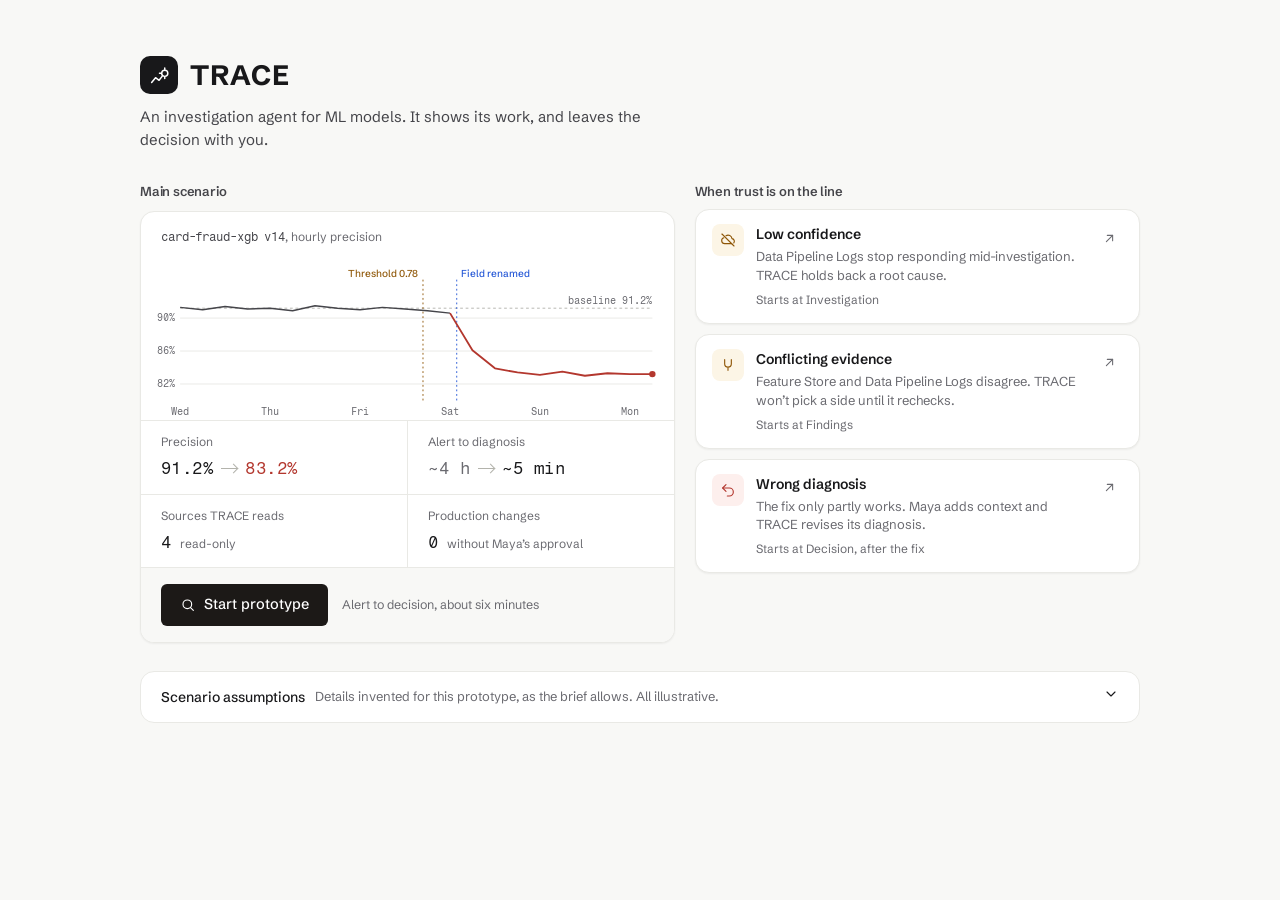
==== commit afe2ba5a: "Make TRACE workspace the homepage" ====
--- a/index.html
+++ b/index.html
@@ -3,313 +3,2235 @@
 <head>
 <meta charset="utf-8">
 <meta name="viewport" content="width=device-width, initial-scale=1">
-<title>Trace Prototype</title>
+<title>TRACE Investigation Workspace</title>
 <link rel="preconnect" href="https://fonts.googleapis.com">
 <link rel="preconnect" href="https://fonts.gstatic.com" crossorigin>
-<link rel="stylesheet" href="ds/tokens.css">
-<link rel="stylesheet" href="ds/components.css">
+<link href="https://fonts.googleapis.com/css2?family=Schibsted+Grotesk:wght@400;500;600;700&family=Fragment+Mono&display=swap" rel="stylesheet">
 <style>
-/* Landing-page layout only. Colours, type and components come from ds/ */
-html{scroll-behavior:smooth}
-.skip{position:absolute;left:16px;top:-60px;background:var(--text);color:var(--text-inverse);padding:10px 14px;border-radius:var(--r-sm);z-index:100}
+/* =====================================================================
+   TRACE v3: one workspace, four stages.
+   Voices: one sans (Schibsted Grotesk) for interface and TRACE; TRACE's writing carries the agent mark (option C),
+           source data = Fragment Mono.
+   Colour has one job each: blue = TRACE, green = verified, amber = uncertain,
+           red = degradation / error, ink = Maya, greys = supporting.
+   ===================================================================== */
+:root{
+  --canvas:#ffffff; --rail:#f8f8f6; --sunken:#f3f3f1; --hover:#efefec; --active:#e7e7e3;
+  --line:#e9e9e5; --line-2:#d5d5cf; --dot:#b3b3ac;
+  --text:#18181a; --text-2:#45454a; --text-3:#6a6a70;
+  --agent:#2457d6; --agent-hover:#1c47b3; --agent-soft:#eef3fe; --agent-line:#d3e0fb;
+  --ink:#1c1917; --ink-hover:#3d3733; --ink-soft:#f5f5f3; --ink-line:#dcdcd7;
+  --ok:#1b7548; --ok-soft:#ebf6f0; --ok-line:#cbe7d8;
+  --warn:#8f5708; --warn-soft:#fcf5e6; --warn-line:#f1deb6;
+  --bad:#b3372e; --bad-soft:#fdefed; --bad-line:#f4d2ce;
+  --sans:"Schibsted Grotesk",-apple-system,"Segoe UI",Helvetica,Arial,sans-serif;
+  --mono:"Fragment Mono",ui-monospace,Menlo,monospace;
+  --r-xs:4px; --r-sm:6px; --r-md:10px; --r-lg:14px; --r-full:999px;
+  --shadow:0 1px 2px rgb(20 20 20/.05);
+  --shadow-2:0 1px 2px rgb(20 20 20/.05),0 12px 32px -12px rgb(20 20 20/.18);
+  --ease:cubic-bezier(.2,.8,.2,1);
+  --nav-w:212px; --panel-w:384px; --top-h:56px; --frame:#f1f1ee;
+}
+*{box-sizing:border-box}
+html,body{height:100%;margin:0}
+body{background:var(--canvas);color:var(--text);font:400 14px/1.5 var(--sans);-webkit-font-smoothing:antialiased;overflow:hidden}
+h1,h2,h3,h4,p{margin:0}
+h1,h2,h3{font-weight:600;letter-spacing:-.015em;line-height:1.25}
+button,input,textarea,select{font:inherit;color:inherit}
+button{cursor:pointer}
+a{color:var(--agent)}
+::selection{background:var(--agent-line)}
+:focus-visible{outline:2px solid var(--agent);outline-offset:2px;border-radius:4px}
+.sr{position:absolute;width:1px;height:1px;overflow:hidden;clip:rect(0 0 0 0);white-space:nowrap}
+[hidden]{display:none!important}
+.mono{font-family:var(--mono);font-size:.96em;letter-spacing:-.01em}
+.voice{font-size:15px;line-height:1.55;color:var(--text)}
+.muted{color:var(--text-3)}
+.icon{width:16px;height:16px;flex:none;fill:none;stroke:currentColor;stroke-width:1.7;stroke-linecap:round;stroke-linejoin:round}
+.skip{position:absolute;left:12px;top:-60px;z-index:200;padding:8px 12px;border-radius:var(--r-sm);background:var(--text);color:#fff}
 .skip:focus{top:12px}
-[hidden]{display:none!important}
-#main:focus,.sheet h2:focus{outline:none}
-
-/* ================= HOME ================= */
-.home{max-width:1440px;margin:0 auto;padding:0 var(--sp-12);min-height:100vh;display:flex;flex-direction:column}
-.bar{display:flex;align-items:center;height:72px;flex:none}
-.bar .brand{margin:0;padding:0;text-decoration:none!important;color:var(--text)}
-#main{flex:1;display:flex;flex-direction:column}
-
-.hero{flex:1;display:grid;grid-template-columns:minmax(0,1.5fr) minmax(320px,1fr);gap:72px;align-items:center;padding:var(--sp-6) 0}
-
-/* Thumbnail: the real Cases screen, built from DS components and scaled to fit */
-.thumb{display:block;border-radius:var(--r-lg);text-decoration:none!important;color:inherit}
-.thumb-frame{position:relative;aspect-ratio:16/10;overflow:hidden;border-radius:var(--r-lg);border:1px solid var(--border-strong);background:var(--bg-app);box-shadow:var(--shadow-2);transition:box-shadow var(--dur) var(--ease),transform 400ms var(--ease)}
-.thumb:hover .thumb-frame{box-shadow:var(--shadow-3);transform:translateY(-2px)}
-.thumb-screen{position:absolute;left:0;top:0;width:1000px;height:625px;transform:scale(var(--s,.76));transform-origin:0 0;pointer-events:none;
-  /* Preview type is set larger so it stays readable after scaling (smallest text renders at about 10.5px) */
-  --fs-12:14px;--fs-13:15px;--fs-14:16px;--fs-16:20px;--fs-30:30px;--sidebar-w:216px}
-.thumb-screen .app{min-height:0;height:100%}
-.thumb-screen .content{padding-top:var(--sp-6)}
-.thumb-screen .page-hd{margin-bottom:var(--sp-5)}
-.thumb-cap{display:flex;justify-content:space-between;margin-top:var(--sp-3);font-size:var(--fs-13);color:var(--text-3)}
-.thumb-cap b{font-weight:600;color:var(--text-2)}
-
-.copy h1{font-size:64px;font-weight:600;letter-spacing:-.04em;line-height:1}
-.copy .what{margin-top:var(--sp-5);font-size:var(--fs-20);line-height:1.4;letter-spacing:-.012em;color:var(--text);max-width:30ch;text-wrap:pretty}
-.copy .how{margin-top:var(--sp-3);font-size:var(--fs-14);line-height:1.55;color:var(--text-2);max-width:44ch;text-wrap:pretty}
-.facts{display:flex;gap:var(--sp-8);margin:var(--sp-8) 0;padding:var(--sp-4) 0;border-top:1px solid var(--border);border-bottom:1px solid var(--border)}
-.facts div{font-size:var(--fs-13);color:var(--text-3)}
-.facts b{display:block;font-size:var(--fs-16);font-weight:600;color:var(--text)}
-
-.foot-nav{flex:none;display:flex;gap:var(--sp-2);justify-content:center;padding:var(--sp-5) 0 var(--sp-6)}
-
-/* ================= FLOW + ALL SCREENS PAGES ================= */
-.subpage{max-width:1440px;margin:0 auto;padding:0 var(--sp-12) var(--sp-12)}
-.sub-bar{height:64px;display:flex;align-items:center}
-.sheet{background:var(--bg-surface);border:1px solid var(--border);border-radius:var(--r-lg);padding:var(--sp-8) var(--sp-10) var(--sp-10)}
-.sheet-hd{display:flex;align-items:baseline;justify-content:space-between;gap:var(--sp-6);padding-bottom:var(--sp-4);border-bottom:1px solid var(--border)}
-.sheet-hd p{font-size:var(--fs-14);color:var(--text-2);max-width:56ch}
-
-.flow{list-style:none;margin:var(--sp-6) 0 0;padding:0;display:grid;grid-template-columns:repeat(5,minmax(0,1fr));gap:var(--sp-8) var(--sp-10)}
-.flow li{position:relative}
-.flow li::after{content:"";position:absolute;top:50%;right:-34px;width:28px;height:1px;background:var(--connector)}
-.flow li::before{content:"";position:absolute;top:calc(50% - 3px);right:-35px;width:6px;height:6px;border-top:1px solid var(--connector);border-right:1px solid var(--connector);transform:rotate(45deg)}
-.flow li:nth-child(5n)::after,.flow li:nth-child(5n)::before,.flow li:last-child::after,.flow li:last-child::before{display:none}
-.step{height:100%;min-height:112px;padding:var(--sp-4);background:var(--bg-sunken);border:1px solid var(--border);border-radius:var(--r-md)}
-.step .ix{font-size:var(--fs-12);font-weight:600;color:var(--text-3);font-variant-numeric:tabular-nums}
-.step h3{margin-top:var(--sp-4);font-size:var(--fs-14);font-weight:600}
-.step p{margin-top:2px;font-size:var(--fs-13);color:var(--text-3)}
-.branch{margin-top:var(--sp-10);padding-top:var(--sp-5);border-top:1px solid var(--border);display:grid;grid-template-columns:220px 1fr;gap:var(--sp-6)}
-.branch h3{font-size:var(--fs-14);font-weight:600}
-.branch>div>p{margin-top:4px;font-size:var(--fs-13);color:var(--text-3)}
-.branch ul{list-style:none;margin:0;padding:0;display:grid;grid-template-columns:repeat(3,minmax(0,1fr));gap:var(--sp-4)}
-.branch .step{background:transparent;border-style:dashed;border-color:var(--border-strong);min-height:0}
-.branch .step h3{margin-top:var(--sp-3)}
-.ph-note{display:inline-block;margin-top:var(--sp-6)}
-
-.grid{list-style:none;margin:var(--sp-6) 0 0;padding:0;display:grid;grid-template-columns:repeat(auto-fill,minmax(240px,1fr));gap:var(--sp-6) var(--sp-5)}
-.shot a{display:block;border-radius:var(--r-md);color:inherit;text-decoration:none!important}
-.shot .frame{aspect-ratio:16/10;border:1px solid var(--border);border-radius:var(--r-md);background:var(--bg-sunken);display:grid;place-items:center;font-size:var(--fs-13);color:var(--text-3);transition:border-color var(--dur-fast),box-shadow var(--dur)}
-.shot a:hover .frame{border-color:var(--border-strong);box-shadow:var(--shadow-2)}
-.shot .meta{display:flex;gap:var(--sp-2);align-items:baseline;margin-top:var(--sp-2)}
-.shot .meta i{font-style:normal;font-size:var(--fs-12);font-weight:600;color:var(--text-3);min-width:22px;font-variant-numeric:tabular-nums}
-.shot .meta b{font-size:var(--fs-14);font-weight:600}
-.sheet .foot{margin-top:var(--sp-8);font-size:var(--fs-13);color:var(--text-3)}
-
-/* ================= VIEWER ================= */
-.viewer{position:fixed;inset:0;background:var(--bg-app);display:flex;flex-direction:column;z-index:10}
-.vbar{height:48px;flex:none;display:flex;align-items:center;justify-content:space-between;padding:0 var(--sp-4)}
-.vbar-end{display:flex;align-items:center;gap:var(--sp-2)}
-.vsim{display:inline-flex;align-items:center;gap:6px;margin-right:var(--sp-2);font-size:var(--fs-12);color:var(--text-3)}
-.vsim .icon{width:13px;height:13px}
-.stage{flex:1;min-height:0;display:flex;padding:0 var(--sp-4) var(--sp-4)}
-.screen{flex:1;min-width:0;display:flex;overflow:hidden;background:var(--bg-surface);border:1px solid var(--border);border-radius:var(--r-lg);box-shadow:var(--shadow-2)}
-.screen iframe{flex:1;width:100%;height:100%;border:0;display:block}
-.viewer.enter .screen{animation:rise 450ms var(--ease) both}
-@keyframes rise{from{opacity:0;transform:translateY(10px) scale(.99)}to{opacity:1;transform:none}}
+
+/* ---------- Buttons ---------- */
+.btn{display:inline-flex;align-items:center;justify-content:center;gap:8px;min-height:36px;padding:0 14px;border-radius:var(--r-sm);border:1px solid transparent;font-weight:500;font-size:14px;white-space:nowrap;transition:background .15s,border-color .15s,color .15s;background:none}
+.btn-sm{min-height:30px;padding:0 10px;font-size:13px}
+.btn-agent{background:var(--agent);color:#fff}.btn-agent:hover{background:var(--agent-hover)}
+.btn-ink{background:var(--ink);color:#fff}.btn-ink:hover{background:var(--ink-hover)}
+.btn-line{background:#fff;border-color:var(--line-2);color:var(--text)}.btn-line:hover{background:var(--hover)}
+.btn-ghost{color:var(--text-2)}.btn-ghost:hover{background:var(--hover);color:var(--text)}
+.btn-bad{background:#fff;border-color:var(--bad-line);color:var(--bad)}.btn-bad:hover{background:var(--bad-soft)}
+.btn:disabled{opacity:.45;cursor:not-allowed}
+.btn[aria-busy="true"]{opacity:.8}
+.btn[aria-busy="true"]::before{content:"";width:12px;height:12px;border-radius:50%;border:1.5px solid currentColor;border-right-color:transparent;animation:spin .8s linear infinite}
+@keyframes spin{to{transform:rotate(360deg)}}
+.link{background:none;border:0;padding:0;color:var(--agent);font-size:13px;font-weight:500;display:inline-flex;align-items:center;gap:5px}
+.link:hover{text-decoration:underline}
+
+/* ---------- Status pills: always icon + word ---------- */
+.pill{display:inline-flex;align-items:center;gap:5px;height:22px;padding:0 8px;border-radius:var(--r-full);font-size:12px;font-weight:500;white-space:nowrap;border:1px solid transparent}
+.pill .icon{width:12px;height:12px;stroke-width:2.2}
+.pill.agent{background:var(--agent-soft);color:var(--agent);border-color:var(--agent-line)}
+.pill.ok{background:var(--ok-soft);color:var(--ok);border-color:var(--ok-line)}
+.pill.warn{background:var(--warn-soft);color:var(--warn);border-color:var(--warn-line)}
+.pill.bad{background:var(--bad-soft);color:var(--bad);border-color:var(--bad-line)}
+.pill.ink{background:var(--ink-soft);color:var(--ink);border-color:var(--ink-line)}
+.pill.off{background:#fff;color:var(--text-2);border-color:var(--line-2);border-style:dashed}
+.pill.grey{background:var(--sunken);color:var(--text-2)}
+.src{display:inline-flex;align-items:center;gap:6px;font-size:12px;color:var(--text-2);white-space:nowrap}
+.src .icon{width:14px;height:14px;color:var(--text-3)}
+.av{width:26px;height:26px;border-radius:50%;display:grid;place-items:center;flex:none;font-size:11px;font-weight:600}
+.av.trace{position:relative;background:var(--agent);color:#fff}.av.trace .icon{width:14px;height:14px}
+.av.maya{background:var(--ink);color:#fff}
+.av.mlops{background:#fff;border:1px solid var(--line-2);color:var(--text-2)}
+.av.ops{background:#fff;border:1px solid var(--line-2);color:var(--text-2)}
+.av.sys{background:var(--sunken);color:var(--text-3)}.av.sys .icon{width:13px;height:13px}
+.av.sm{width:20px;height:20px;font-size:10px}.av.sm .icon{width:11px;height:11px}
+
+/* ================= Start screen (outside the product) ================= */
+.start{position:fixed;inset:0;overflow:auto;background:var(--rail)}
+.start-in{max-width:1080px;margin:0 auto;padding:56px 40px 48px}
+.mark{display:flex;align-items:center;gap:10px;font-weight:700;letter-spacing:.06em;font-size:14px}
+.brand-mark{width:26px;height:26px;border-radius:7px;background:var(--text);display:grid;place-items:center;color:#fff;flex:none}
+.brand-mark .icon{width:15px;height:15px}
+.start-hero .mark{gap:12px}
+.start-hero .brand-mark{width:38px;height:38px;border-radius:10px}
+.start-hero .brand-mark .icon{width:21px;height:21px}
+.start h1{font-size:28px;font-weight:700;letter-spacing:.04em;line-height:1}
+.start .lede{margin-top:12px;font-size:15px;line-height:1.5;color:var(--text-2);max-width:60ch}
+.routes{margin-top:32px;display:grid;grid-template-columns:1.2fr 1fr;gap:20px;align-items:stretch}
+.route-col{display:flex;flex-direction:column;gap:12px}
+.route-main{flex:1;display:flex;flex-direction:column;background:#fff;border:1px solid var(--line);border-radius:var(--r-lg);box-shadow:var(--shadow);overflow:hidden}
+.rm-lbl{padding:16px 20px 0;font-size:12px;color:var(--text-3)}
+.rm-lbl .mono{color:var(--text-2)}
+#start-chart{padding:4px 12px 0 8px}
+#start-chart .chart{display:block;width:100%;height:auto}
+.route-main .go{display:flex;align-items:center;gap:14px;margin-top:auto;padding:16px 20px;border-top:1px solid var(--line);background:var(--rail)}
+.route-main .go span{font-size:12.5px;color:var(--text-3)}
+.btn-lg{min-height:42px;padding:0 18px;font-size:14.5px;gap:8px}
+.stats{margin:0;display:grid;grid-template-columns:1fr 1fr;border-top:1px solid var(--line)}
+.stats>div{padding:12px 20px}
+.stats>div:nth-child(even){border-left:1px solid var(--line)}
+.stats>div:nth-child(n+3){border-top:1px solid var(--line)}
+.stats dd{white-space:nowrap}
+.stats dt{font-size:12px;color:var(--text-3)}
+.stats dd{margin:5px 0 0;display:flex;align-items:baseline;gap:6px 8px;flex-wrap:wrap}
+.stats dd .mono{font-size:17px;letter-spacing:-.03em;color:var(--text)}
+.stats dd .mono.was{color:var(--text-3)}
+.stats dd .mono.bad{color:var(--bad)}
+.stats dd small{font-size:12px;color:var(--text-3)}
+.stats .arr{align-self:center;width:16px;height:1px;background:var(--dot);position:relative}
+.stats .arr::after{content:"";position:absolute;right:0;top:-3px;width:6px;height:6px;border-top:1px solid var(--dot);border-right:1px solid var(--dot);transform:rotate(45deg)}
+.edges{display:grid;gap:10px;align-content:start}
+.edges-h{font-size:13px;font-weight:600;color:var(--text-2)}
+.edge{display:grid;grid-template-columns:32px 1fr auto;gap:12px;align-items:start;text-align:left;padding:14px 16px;border:1px solid var(--line);border-radius:var(--r-lg);background:#fff;box-shadow:var(--shadow);transition:border-color .15s,box-shadow .15s}
+.edge:hover{border-color:var(--line-2);box-shadow:var(--shadow-2)}
+.edge .ei{width:32px;height:32px;border-radius:8px;display:grid;place-items:center}
+.edge .ei.warn{background:var(--warn-soft);color:var(--warn)}
+.edge .ei.bad{background:var(--bad-soft);color:var(--bad)}
+.edge b{display:block;font-size:14px;font-weight:600}
+.edge span.d{display:block;margin-top:2px;font-size:13px;line-height:1.45;color:var(--text-3)}
+.edge span.w{display:block;margin-top:6px;font-size:12px;color:var(--text-3)}
+.edge .go-ar{width:28px;height:28px;border-radius:50%;display:grid;place-items:center;color:var(--text-3);transition:background .15s,color .15s,transform .15s}
+.edge .go-ar .icon{width:15px;height:15px}
+.edge:hover .go-ar{background:var(--agent-soft);color:var(--agent);transform:translate(1px,-1px)}
+.start-foot{margin-top:40px;display:grid;grid-template-columns:repeat(3,1fr);gap:28px;padding-top:24px;border-top:1px solid var(--line)}
+.start-foot h3{font-size:13px}
+.start-foot p,.start-foot li{font-size:13px;color:var(--text-2)}
+.start-foot ul{margin:6px 0 0;padding:0;list-style:none;display:grid;gap:5px}
+.legend-sw{display:inline-block;width:10px;height:10px;border-radius:3px;margin-right:8px;vertical-align:-1px}
+
+/* ================= App shell ================= */
+/* Frame: nav and header sit flat on a light frame; main and the two panel sections float as rounded boxes */
+.app{--gap:10px;display:grid;grid-template-columns:var(--nav-w) minmax(0,1fr) var(--panel-w);grid-template-rows:minmax(0,1fr);column-gap:var(--gap);height:100vh;padding:var(--gap) var(--gap) var(--gap) 0;background:var(--frame)}
+.nav .brand{min-height:40px;padding:0 10px}
+.nav-top{display:flex;align-items:center;gap:2px;margin-bottom:14px}
+.nav-top .brand{flex:1;min-width:0}
+.nav-tog{width:32px;height:32px;color:var(--text-3)}
+.nav-tog:hover{background:rgb(0 0 0/.05);color:var(--text)}
+/* Main box top row: breadcrumb left, case vitals right */
+.m-bar{display:flex;align-items:center;gap:12px;min-height:44px;padding:0 32px;border-bottom:1px solid var(--line);flex:none}
+.m-bar .end{margin-left:auto;display:flex;align-items:center;gap:8px}
+/* TRACE agent header: identity, status, notifications */
+.p-agent{display:flex;align-items:center;gap:10px;min-height:54px;padding:0 10px 0 14px;border-bottom:1px solid var(--line);flex:none}
+.p-agent .nm{font-weight:700;letter-spacing:.04em;font-size:13px}
+.p-agent .end{margin-left:auto;display:flex;align-items:center;gap:2px}
+.p-agent .agent-state{height:28px;font-size:12px;padding:0 10px}
+.p-agent .agent-state::before{content:"";width:7px;height:7px;border-radius:50%;background:var(--ink)}
+.p-agent .agent-state[data-s="working"]::before{background:var(--agent);animation:blink 1s ease-in-out infinite}
+.p-agent .agent-state[data-s="idle"]::before{background:var(--dot)}
+.p-agent .agent-state[data-s="done"]::before{background:var(--ok)}
+.p-agent .av.trace{width:28px;height:28px}
+.p-agent .working-ring{position:relative}
+.p-agent[data-s="working"] .av.trace::after{content:"";position:absolute;inset:-4px;border-radius:50%;border:1.5px solid var(--agent);animation:ping 1.8s var(--ease) infinite}
+.panel-card{background:#fff;border:1px solid var(--line);border-radius:var(--r-lg);box-shadow:var(--shadow);overflow:hidden}
+.brand{display:flex;align-items:center;gap:10px;width:100%;font-weight:700;letter-spacing:.06em;font-size:14px;background:none;border:0;padding:0}
+.crumb{display:flex;align-items:center;gap:8px;font-size:13px;color:var(--text-3);min-width:0}
+.crumb button{background:none;border:0;padding:0;color:var(--text-3)}
+.crumb button:hover{color:var(--text);text-decoration:underline}
+.crumb b{font-weight:500;color:var(--text);white-space:nowrap}
+.crumb .sep{color:var(--dot)}
+.top .end{margin-left:auto;display:flex;align-items:center;gap:10px}
+.agent-state{display:inline-flex;align-items:center;gap:8px;height:32px;padding:0 12px 0 4px;border:1px solid var(--line);border-radius:var(--r-full);font-size:13px;color:var(--text-2);background:#fff}
+.agent-state b{color:var(--text);font-weight:600}
+.agent-state .av{width:24px;height:24px}
+.agent-state[data-s="working"]{border-color:var(--agent-line);background:var(--agent-soft)}
+.agent-state[data-s="working"] .av.trace::after{content:"";position:absolute;inset:-4px;border-radius:50%;border:1.5px solid var(--agent);animation:ping 1.8s var(--ease) infinite}
+.agent-state[data-s="waiting"]{border-color:var(--ink-line);background:var(--ink-soft)}
+.agent-state[data-s="done"]{border-color:var(--ok-line);background:var(--ok-soft)}
+@keyframes ping{0%{transform:scale(.9);opacity:.7}100%{transform:scale(1.5);opacity:0}}
+.iconbtn{width:34px;height:34px;display:grid;place-items:center;border:0;border-radius:var(--r-sm);background:none;color:var(--text-2);position:relative}
+.iconbtn:hover{background:var(--hover);color:var(--text)}
+.iconbtn .badge{position:absolute;top:6px;right:6px;width:7px;height:7px;border-radius:50%;background:var(--agent);box-shadow:0 0 0 2px #fff}
+.panel-toggle{display:none}
+
+/* Left navigation */
+.nav{background:none;display:flex;flex-direction:column;padding:4px 10px 0;gap:2px;overflow:auto}
+.nav-item{display:flex;align-items:center;gap:10px;min-height:36px;padding:0 10px;border:0;border-radius:var(--r-sm);background:none;text-align:left;font-size:14px;color:var(--text-2);width:100%}
+.nav-item:hover{background:rgb(0 0 0/.045);color:var(--text)}
+.nav-item[aria-current="page"]{background:#fff;color:var(--text);font-weight:600;box-shadow:0 0 0 1px var(--line),var(--shadow)}
+.nav-item[aria-current="page"] .icon{color:var(--agent)}
+.nav-item .count{margin-left:auto;font:400 11px/1 var(--mono);color:var(--text-3)}
+.nav-item .count.live{color:var(--agent)}
+.nav-foot{margin-top:auto;display:grid;gap:10px;padding-top:14px}
+.conn{border:1px solid var(--line);background:#fff;border-radius:var(--r-md);padding:10px 12px}
+.conn-line{display:flex;align-items:center;gap:9px;width:100%;min-height:34px;padding:0 10px;border:0;border-radius:var(--r-sm);background:none;font-size:12.5px;color:var(--text-2);text-align:left}
+.conn-line:hover{background:rgb(0 0 0/.045);color:var(--text)}
+.conn-line .icon{margin-left:auto;width:13px;height:13px;color:var(--text-3)}
+.conn-line .dotst{width:7px;height:7px;border-radius:50%;background:var(--ok);flex:none}
+.conn-line .dotst.warn{background:var(--warn)}
+.sim-line{display:flex;align-items:center;gap:8px;width:100%;min-height:32px;margin-top:-8px;padding:0 10px;border:0;border-radius:var(--r-sm);background:none;font-size:12.5px;color:var(--text-3);text-align:left}
+.sim-line:hover{background:rgb(0 0 0/.045);color:var(--text)}
+.sim-line .icon{width:13px;height:13px}
+.nav-min .sim-line{justify-content:center;padding:0}.nav-min .sim-line .lbl{display:none}
+/* Overview: one case block that ends in the next step, then quiet ruled lists */
+.ov{max-width:940px;container-type:inline-size}
+.ov-hd{display:flex;align-items:baseline;gap:16px}
+.ov-hd h2{font-size:26px;letter-spacing:-.025em}
+.ov-hd .end{margin-left:auto}
+.ov-sum{margin-top:6px;font-size:15px;color:var(--text-2)}
+.ov-sec{margin-top:36px}
+.ov-sec:first-of-type{margin-top:28px}
+.ov-sec h3{display:flex;align-items:baseline;gap:8px;font-size:15px;margin-bottom:12px}
+.ov-sec h3 .link{margin-left:auto;font-size:12.5px}
+.ov-case{border:1px solid var(--line-2);border-radius:var(--r-lg);box-shadow:var(--shadow-2);overflow:hidden;background:#fff}
+.ov-case-top{display:grid;grid-template-columns:minmax(0,1fr) 248px}
+.ov-case-main{padding:20px 24px 22px;display:flex;flex-direction:column;gap:10px}
+.ov-meta{display:flex;align-items:center;flex-wrap:wrap;gap:8px 12px;font-size:12.5px;color:var(--text-3)}
+.ov-meta .mono{color:var(--text-2)}
+.ov-case h4{text-wrap:balance;font-size:21px;line-height:1.28;letter-spacing:-.018em;max-width:22ch}
+.ov-model{font-size:13px;color:var(--text-3);margin-top:auto}
+.ov-signal{display:flex;align-items:center;gap:8px;font-size:13.5px;color:var(--text)}
+.ov-signal .icon{width:16px;height:16px;color:var(--warn)}
+.ov-prec{padding:20px 24px 18px;border-left:1px solid var(--line);display:flex;flex-direction:column;gap:6px}
+.ov-prec .lbl{font-size:12px;color:var(--text-3)}
+.ov-prec .big{display:flex;align-items:baseline;gap:10px;flex-wrap:wrap}
+.ov-prec .now{font:400 38px/1 var(--mono);letter-spacing:-.04em}
+.ov-prec .delta{display:inline-flex;align-items:center;gap:3px;font-size:12.5px;font-weight:600;color:var(--bad);padding:3px 8px;border-radius:var(--r-full);background:var(--bad-soft)}
+.ov-prec .delta.ok{color:var(--ok);background:var(--ok-soft)}.ov-prec .delta.warn{color:var(--warn);background:var(--warn-soft)}
+.ov-prec .delta .icon{width:13px;height:13px;stroke-width:2.2}
+.ov-prec .was{font-size:12px;color:var(--text-3)}
+.ov-prec .was .mono{color:var(--text-2)}
+.ov-spark{display:block;width:100%;height:44px;margin-top:auto}
+.ov-strip{display:grid;border-top:1px solid var(--line);background:var(--rail)}
+.ov-row{display:grid;grid-template-columns:22px 1fr auto;gap:12px;align-items:center;padding:12px 24px;font-size:13.5px}
+.ov-row+.ov-row{border-top:1px solid var(--line)}
+.ov-row time{font:400 11.5px/1 var(--mono);color:var(--text-3)}
+.ov-row.next{padding-top:14px;padding-bottom:14px}
+.ov-row.next .t{display:flex;flex-direction:column;gap:1px}
+.ov-row.next .t span{font-size:12px;color:var(--text-3)}
+.ov-row.next .t b{font-weight:600;font-size:14.5px}
+.ov-dot{width:22px;height:22px;border-radius:50%;display:grid;place-items:center}
+.ov-dot i{width:8px;height:8px;border-radius:50%;background:var(--ink)}
+.ov-dot.agent i{background:var(--agent)}.ov-dot.ok i{background:var(--ok)}.ov-dot.warn i{background:var(--warn)}
+.ov-also{display:grid;grid-template-columns:auto minmax(0,1fr) auto auto;gap:14px;align-items:center;margin-top:10px;padding:12px 24px;border:1px solid var(--line);border-radius:var(--r-md);font-size:13px;color:var(--text-2)}
+.ov-also .k{font-size:12px;color:var(--text-3)}
+.ov-cols{display:grid;grid-template-columns:minmax(0,1fr) minmax(0,1fr);gap:40px}
+.ov-rows{list-style:none;margin:0;padding:0;border-top:1px solid var(--line-2)}
+.ov-rows li{display:grid;grid-template-columns:minmax(0,1fr) auto;gap:12px;align-items:center;min-height:78px;padding:10px 2px;border-bottom:1px solid var(--line)}
+.ov-rows li.act{grid-template-columns:22px minmax(0,1fr);align-items:start}
+.ov-rows .nm{font:400 13px/1.3 var(--mono);color:var(--text)}
+.ov-rows .d{display:block;margin-top:3px;font-size:12.5px;color:var(--text-3)}
+.ov-rows .d .mono{color:var(--text-2)}
+.ov-rows li.click{cursor:pointer}
+.ov-rows li.click:hover{background:var(--rail)}
+.ov-rows .w{font-size:13px;color:var(--text-2);display:-webkit-box;-webkit-line-clamp:2;-webkit-box-orient:vertical;overflow:hidden}
+.ov-rows .w b{font-weight:600;color:var(--text)}
+.ov-rows time{display:block;margin-top:3px;font:400 11.5px/1.4 var(--mono);color:var(--text-3)}
+@container (max-width:640px){.ov-case-top,.ov-cols{grid-template-columns:1fr}.ov-prec{border-left:0;border-top:1px solid var(--line)}.ov-cols{gap:0}.ov-also{grid-template-columns:minmax(0,1fr) auto}.ov-also .k{grid-column:1/-1}}
+.conn-hd{display:flex;align-items:center;gap:8px;font-size:12px;font-weight:600;width:100%;background:none;border:0;padding:0;text-align:left}
+.conn-hd .dotst{width:7px;height:7px;border-radius:50%;background:var(--ok)}
+.conn-hd .dotst.warn{background:var(--warn)}
+.conn ul{list-style:none;margin:8px 0 0;padding:0;display:grid;gap:4px}
+.conn li{display:flex;align-items:center;gap:7px;font-size:12px;color:var(--text-2)}
+.conn li .icon{width:13px;height:13px;color:var(--text-3)}
+.conn li .st{margin-left:auto;width:6px;height:6px;border-radius:50%;background:var(--ok)}
+.conn li[data-off] {color:var(--bad)}.conn li[data-off] .st{background:var(--bad)}
+.conn p{margin-top:8px;font-size:11px;color:var(--text-3);line-height:1.4}
+.me{display:flex;align-items:center;gap:10px;padding:6px 8px;font-size:13px}
+.me b{display:block;font-weight:600;font-size:13px;line-height:1.2}
+.me span.r{display:block;font-size:12px;color:var(--text-3)}
+.me .iconbtn{margin-left:auto}
+.proto{display:flex;gap:6px;padding:0 4px}
+.proto .btn{flex:1}
+
+/* Main column */
+.main{display:flex;flex-direction:column;min-height:0;background:#fff;position:relative;border:1px solid var(--line);border-radius:var(--r-lg);box-shadow:var(--shadow);overflow:hidden}
+.case-hd{flex:none;padding:14px 32px 0;border-bottom:1px solid var(--line)}
+.case-top{display:flex;align-items:center;gap:14px;min-width:0}
+.case-top h1{min-width:0;font-size:18px;letter-spacing:-.02em;white-space:nowrap;overflow:hidden;text-overflow:ellipsis}
+.case-top .id{flex:none;white-space:nowrap;font:400 12px/1 var(--mono);color:var(--text-3);padding:5px 7px;border:1px solid var(--line);border-radius:var(--r-xs)}
+.case-mini{margin-left:auto;display:flex;align-items:center;gap:8px;white-space:nowrap;font-size:12px;color:var(--text-3);flex:none}
+.case-mini .v{font:400 15px/1 var(--mono);color:var(--bad)}
+.case-mini .v.ok{color:var(--ok)}
+.sim-tag{font-size:11px;color:var(--text-3);border:1px dashed var(--line-2);border-radius:var(--r-full);padding:2px 8px;white-space:nowrap}
+/* Stage navigator: a real sequence, so numbered */
+.stages{display:flex;list-style:none;margin:14px 0 0;padding:0;gap:0}
+.stages li{flex:1;min-width:0}
+.stg{width:100%;display:grid;grid-template-columns:22px 1fr;gap:2px 10px;align-items:center;padding:10px 12px 12px 0;background:none;border:0;border-bottom:2px solid transparent;text-align:left;margin-bottom:-1px}
+.stg .n{grid-row:span 2;width:22px;height:22px;border-radius:50%;display:grid;place-items:center;font-size:11px;font-weight:600;border:1px solid var(--line-2);color:var(--text-3);background:#fff}
+.stg .n .icon{width:12px;height:12px;stroke-width:2.4}
+.stg .t{font-size:13px;font-weight:500;color:var(--text-2);white-space:nowrap;overflow:hidden;text-overflow:ellipsis}
+.stg .s{font-size:12px;color:var(--text-3);white-space:nowrap;overflow:hidden;text-overflow:ellipsis}
+.stg .s.warn{color:var(--warn)}.stg .s.bad{color:var(--bad)}.stg .s.agent{color:var(--agent)}.stg .s.ink{color:var(--ink);font-weight:500}
+.stg:not(:disabled):hover .t{color:var(--text)}
+.stg:disabled{cursor:default;opacity:.55}
+.stg.done .n{background:var(--active);border-color:var(--active);color:var(--text)}
+.stg[aria-current="step"]{border-bottom-color:var(--text)}
+.stg[aria-current="step"] .n{background:var(--text);border-color:var(--text);color:#fff}
+.stg[aria-current="step"] .t{color:var(--text);font-weight:600}
+
+.scroll{flex:1;min-height:0;overflow:auto;scroll-behavior:smooth}
+.view{max-width:880px;margin:0 auto;padding:26px 32px 40px}
+.view:focus{outline:none}
+.page-hd{margin-bottom:22px}
+.page-hd h2{font-size:24px;letter-spacing:-.025em}
+.page-hd p{margin-top:6px;font-size:15px;color:var(--text-2);max-width:64ch}
+.page-hd .meta{display:flex;align-items:center;gap:10px;margin-bottom:8px;font-size:12px;color:var(--text-3);flex-wrap:wrap}
+.sec{margin-top:30px}
+.sec-hd{display:flex;align-items:baseline;gap:10px;margin-bottom:10px}
+.sec-hd h3{font-size:15px}
+.sec-hd small{font-size:13px;color:var(--text-3)}
+.sec-hd .end{margin-left:auto}
+.footer{flex:none;display:flex;align-items:center;gap:12px;min-height:64px;padding:0 32px;border-top:1px solid var(--line);background:#fff}
+.footer .hint{font-size:12px;color:var(--text-3)}
+.footer .end{margin-left:auto;display:flex;align-items:center;gap:10px}
+
+.card{background:#fff;border:1px solid var(--line);border-radius:var(--r-lg);box-shadow:var(--shadow)}
+.card-in{padding:18px 20px}
+.ruled>*+*{border-top:1px solid var(--line)}
+
+/* TRACE speaking */
+.tnote{display:grid;grid-template-columns:26px 1fr;gap:12px;align-items:start}
+.tnote .who{font-size:12px;font-weight:600;color:var(--agent);display:flex;gap:8px;align-items:center}
+.tnote .who time{font:400 11px/1 var(--mono);color:var(--text-3)}
+.tnote .voice{margin-top:3px}
+.hnote{display:grid;grid-template-columns:26px 1fr;gap:12px;align-items:start}
+.hnote .who{font-size:12px;color:var(--text-3)}
+.hnote .who b{color:var(--text);font-weight:600}
+.hnote .bd{margin-top:4px;padding:9px 12px;border:1px solid var(--ink-line);background:var(--ink-soft);border-radius:var(--r-md);font-size:14px}
+
+/* ================= Stage 1: case overview ================= */
+.hero{border:1px solid var(--line);border-radius:var(--r-lg);overflow:hidden;box-shadow:var(--shadow);background:#fff}
+.hero-l{padding:22px 24px 16px;container-type:inline-size}
+.hero-fig{display:grid;grid-template-columns:auto minmax(0,1fr);gap:28px;align-items:center;margin:18px 0 6px}
+.hero-num{display:flex;align-items:center;gap:12px}
+.hero-num .now{font:400 52px/1 var(--mono);letter-spacing:-.045em;color:var(--text)}
+.hero-num .delta{display:inline-flex;align-items:center;gap:4px;font-size:13.5px;font-weight:600;color:var(--bad);padding:4px 10px;border-radius:var(--r-full);background:var(--bad-soft)}
+.hero-num .delta .icon{width:14px;height:14px;stroke-width:2.2}
+.hero-base{margin-top:10px;font-size:13px;color:var(--text-3)}
+.hero-base .mono{color:var(--text-2)}
+.hero-fig .why{margin:0;padding-left:28px;border-left:1px solid var(--line);max-width:46ch}
+.hero-l .chart{margin-top:12px}
+@container (max-width:560px){.hero-fig{grid-template-columns:1fr;gap:14px}.hero-fig .why{padding:0;border:0}}
+.hero-r{border-top:1px solid var(--line);background:var(--rail);padding:14px 24px}
+.hero-r .kv{display:grid;grid-template-columns:repeat(auto-fit,minmax(130px,1fr));gap:12px 20px}
+.hero-r .kv>div{min-width:0}
+.hero-r .kv dt{font-size:12px;color:var(--text-3)}
+.hero-r .kv dd{margin:3px 0 0;font-size:13px}
+.hero-r .kv .evlink{text-align:left}
+.hero-lbl{display:flex;align-items:center;flex-wrap:wrap;gap:8px 10px;font-size:13px;color:var(--text-2)}
+.hero-lbl .end{margin-left:auto}
+.change{display:flex;align-items:baseline;flex-wrap:wrap;gap:6px 16px;margin-top:12px}
+.change .was{font:400 24px/1 var(--mono);color:var(--text-3)}
+.change .was small{display:block;font:400 11px/1.6 var(--sans);color:var(--text-3)}
+.change .to{align-self:center;width:28px;height:1px;background:var(--dot);position:relative}
+.change .to::after{content:"";position:absolute;right:0;top:-3px;width:6px;height:6px;border-top:1px solid var(--dot);border-right:1px solid var(--dot);transform:rotate(45deg)}
+.change .now{font:400 64px/.95 var(--mono);letter-spacing:-.05em;color:var(--text)}
+.change .delta{display:inline-flex;align-items:center;gap:4px;font-size:15px;font-weight:600;color:var(--bad);padding:4px 10px;border-radius:var(--r-full);background:var(--bad-soft)}
+.change .delta .icon{width:15px;height:15px;stroke-width:2.2}
+.change.sm .now{font-size:32px}.change.sm .was{font-size:16px}.change.sm .delta{font-size:13px;padding:2px 8px}
+.change .delta.ok{color:var(--ok);background:var(--ok-soft)}
+.change .delta.warn{color:var(--warn);background:var(--warn-soft)}
+.why{margin-top:14px;font-size:14px;color:var(--text-2);max-width:58ch}
+.kv{display:grid;grid-template-columns:96px 1fr;gap:6px 10px;font-size:13px;margin:0}
+.kv dt{color:var(--text-3)}.kv dd{margin:0;min-width:0;overflow-wrap:anywhere}
+.chart{display:block;width:100%;height:auto;margin-top:14px}
+.chart text{font:400 10.5px var(--mono);fill:var(--text-3)}
+.chart .ann{font:500 11px var(--sans)}
+.sig{display:grid;grid-template-columns:26px 1fr;gap:12px;padding:14px 16px;border:1px dashed var(--line-2);border-radius:var(--r-md);background:#fff}
+.sig .who{font-size:12px;color:var(--text-3)}
+.sig .who b{color:var(--text);font-weight:600}
+.sig p.q{margin-top:3px;font-size:14px}
+.sig .note{margin-top:6px;font-size:12px;color:var(--warn);display:flex;gap:6px;align-items:center}
+.sig .note .icon{width:13px;height:13px}
+.assess{padding:16px 18px;border:1px solid var(--agent-line);border-radius:var(--r-lg);background:linear-gradient(var(--agent-soft),#fff 70%)}
+.checks{list-style:none;margin:12px 0 0 38px;padding:0;display:grid;gap:6px}
+.checks li{display:flex;gap:8px;align-items:flex-start;font-size:13px;color:var(--text-2)}
+.checks .icon{width:14px;height:14px;margin-top:3px;stroke-width:2.2}
+.checks .ok{color:var(--ok)}.checks .gap{color:var(--warn)}.checks .ag{color:var(--agent)}
+.others{list-style:none;margin:0;padding:0}
+.others li{display:grid;grid-template-columns:80px 1fr auto auto;gap:14px;align-items:center;padding:11px 4px;border-top:1px solid var(--line);font-size:13px}
+.others li:first-child{border-top:0}
+.others .mono{color:var(--text-3)}
+
+/* ================= Stage 2: investigation ================= */
+.progress{display:flex;align-items:center;gap:12px;font-size:13px;color:var(--text-2)}
+.bar{flex:1;height:4px;border-radius:2px;background:var(--sunken);overflow:hidden;max-width:220px}
+.bar i{display:block;height:100%;background:var(--agent);transition:width .5s var(--ease)}
+.bar.warn i{background:var(--warn)}
+.srcgrid{display:grid;grid-template-columns:repeat(4,1fr);gap:0;border:1px solid var(--line);border-radius:var(--r-lg);overflow:hidden}
+.srccell{padding:12px 14px;background:#fff;border:0;text-align:left;display:grid;gap:4px;border-left:1px solid var(--line)}
+.srccell:first-child{border-left:0}
+.srccell:hover{background:var(--rail)}
+.srccell .nm{display:flex;align-items:center;gap:7px;font-size:13px;font-weight:600}
+.srccell .nm .icon{color:var(--text-3)}
+.srccell .ds{font-size:12px;color:var(--text-3);line-height:1.35}
+.st{display:inline-flex;align-items:center;gap:5px;font-size:12px;font-weight:500;color:var(--text-3)}
+.st::before{content:"";width:7px;height:7px;border-radius:50%;background:var(--line-2)}
+.st.prog{color:var(--agent)}.st.prog::before{background:var(--agent);animation:blink 1s ease-in-out infinite}
+.st.done{color:var(--ok)}.st.done::before{background:var(--ok)}
+.st.fail{color:var(--bad)}.st.fail::before{background:var(--bad)}
+@keyframes blink{50%{opacity:.3}}
+.run{list-style:none;margin:0;padding:0}
+.step{position:relative;display:grid;grid-template-columns:28px 1fr;gap:14px;padding-bottom:16px}
+.step::before{content:"";position:absolute;left:13.5px;top:30px;bottom:0;width:1px;background:var(--agent-line)}
+.step:last-child::before{display:none}
+.step .dot{width:28px;height:28px;border-radius:50%;display:grid;place-items:center;background:#fff;border:1px solid var(--line-2);color:var(--text-3)}
+.step .dot .icon{width:13px;height:13px}
+.step[data-s="done"] .dot{background:var(--agent-soft);border-color:var(--agent-line);color:var(--agent)}
+.step[data-s="prog"] .dot{border-color:var(--agent);color:var(--agent);box-shadow:0 0 0 4px var(--agent-soft)}
+.step[data-s="prog"] .dot .icon{animation:spin 1.2s linear infinite}
+.step[data-s="fail"] .dot{background:var(--bad-soft);border-color:var(--bad-line);color:var(--bad)}
+.step[data-s="pend"]{opacity:.55}
+.step-hd{display:flex;align-items:center;gap:10px;min-height:28px;flex-wrap:wrap}
+.step-hd b{font-weight:500}
+.step-hd .r{margin-left:auto;display:flex;align-items:center;gap:10px}
+.step-hd time{font:400 11px/1 var(--mono);color:var(--text-3)}
+.obsbtn{display:block;width:100%;margin-top:6px;padding:10px 14px;border:1px solid var(--line);border-radius:var(--r-md);background:#fff;text-align:left;transition:border-color .15s,box-shadow .15s}
+.obsbtn:hover{border-color:var(--line-2);box-shadow:var(--shadow-2)}
+.obsbtn[aria-pressed="true"]{border-color:var(--agent);box-shadow:0 0 0 1px var(--agent)}
+.obsbtn .o{display:block;font:400 12.5px/1.55 var(--mono);color:var(--text)}
+.obsbtn .open{display:inline-flex;align-items:center;gap:5px;margin-top:6px;font-size:12px;color:var(--agent);font-weight:500}
+.obsbtn.fail{border-color:var(--bad-line);background:var(--bad-soft)}
+.summary{display:grid;grid-template-columns:repeat(3,1fr);border-top:1px solid var(--line)}
+.summary>div{padding:14px 18px}
+.summary>div+div{border-left:1px solid var(--line)}
+.summary h4{font-size:12px;font-weight:600;color:var(--text-2);display:flex;gap:6px;align-items:center}
+.summary h4 .icon{width:14px;height:14px}
+.summary ul{list-style:none;margin:6px 0 0;padding:0;display:grid;gap:5px;font-size:13px;color:var(--text-2)}
+
+/* Banners: one style, four tones */
+.banner{display:grid;grid-template-columns:20px 1fr auto;gap:12px;align-items:start;padding:14px 16px;border-radius:var(--r-lg);border:1px solid var(--line)}
+.banner>.icon{margin-top:2px}
+.banner b{font-weight:600}
+.banner p{margin-top:2px;font-size:13px;color:var(--text-2)}
+.banner .acts{display:flex;gap:8px;align-self:center;flex-wrap:wrap;justify-content:flex-end}
+.banner.ok{background:var(--ok-soft);border-color:var(--ok-line)}.banner.ok>.icon{color:var(--ok)}
+.banner.warn{background:var(--warn-soft);border-color:var(--warn-line)}.banner.warn>.icon{color:var(--warn)}
+.banner.bad{background:var(--bad-soft);border-color:var(--bad-line)}.banner.bad>.icon{color:var(--bad)}
+.banner.agent{background:var(--agent-soft);border-color:var(--agent-line)}.banner.agent>.icon{color:var(--agent)}
+.banner.ink{background:var(--ink-soft);border-color:var(--ink-line)}.banner.ink>.icon{color:var(--ink)}
+.banner.sim{background:var(--rail)}.banner.sim>.icon{color:var(--text-3)}
+.affects{display:grid;grid-template-columns:1fr 1fr;gap:10px;margin-top:10px}
+.affects>div{background:#fff;border:1px solid var(--warn-line);border-radius:var(--r-md);padding:10px 12px}
+.affects h4{font-size:12px;font-weight:600}
+.affects ul{margin:4px 0 0;padding-left:16px;font-size:12.5px;color:var(--text-2)}
+
+/* ================= Stage 3: findings ================= */
+.coverage{display:flex;gap:0;border:1px solid var(--line);border-radius:var(--r-md);overflow:hidden;margin-top:14px}
+.coverage>div{flex:1;padding:10px 14px;font-size:12px;color:var(--text-3)}
+.coverage>div+div{border-left:1px solid var(--line)}
+.coverage b{display:block;font:400 17px/1.3 var(--mono);color:var(--text)}
+.coverage b.warn{color:var(--warn)}
+.lead{border:1px solid var(--agent-line);border-radius:var(--r-lg);box-shadow:0 0 0 1px var(--agent-line),var(--shadow);overflow:hidden}
+.lead-top{padding:18px 20px}
+.lead-meta{display:flex;align-items:center;gap:10px;font-size:12px;color:var(--text-3);flex-wrap:wrap}
+.lead-meta .end{margin-left:auto}
+.lead h4{margin-top:12px;font-weight:600;font-size:19px;line-height:1.35;letter-spacing:-.012em;max-width:40ch}
+.lead .expl{margin-top:8px;font-size:14px;color:var(--text-2);max-width:66ch}
+.lead .rankwhy{margin-top:10px;font-size:13px;color:var(--text-2)}
+.lead .rankwhy b{font-weight:600;color:var(--text)}
+.ev3{display:grid;grid-template-columns:repeat(3,1fr);border-top:1px solid var(--line);background:var(--rail)}
+.ev3>div{padding:12px 16px}
+.ev3>div+div{border-left:1px solid var(--line)}
+.ev3 h5{margin:0;font-size:12px;font-weight:600;display:flex;gap:6px;align-items:center}
+.ev3 h5 .icon{width:13px;height:13px;stroke-width:2.2}
+.ev3 .for h5{color:var(--ok)}.ev3 .against h5{color:var(--bad)}.ev3 .gap h5{color:var(--warn)}
+.ev3 ul{list-style:none;margin:6px 0 0;padding:0;display:grid;gap:4px}
+.evlink{background:none;border:0;padding:0;text-align:left;font-size:13px;color:var(--text);text-decoration:underline;text-decoration-color:var(--line-2);text-underline-offset:3px}
+.evlink:hover{text-decoration-color:var(--agent);color:var(--agent)}
+.ev3 .none{font-size:12.5px;color:var(--text-3)}
+.conf{display:inline-flex;align-items:center;gap:8px;font-size:12px;color:var(--text-2);background:none;border:0;padding:2px 4px;border-radius:var(--r-xs)}
+button.conf:hover{background:var(--hover)}
+.meter{display:inline-flex;gap:2px}
+.meter i{width:6px;height:11px;border-radius:1px;background:var(--active)}
+.conf[data-l="3"] .meter i{background:var(--text-2)}
+.conf[data-l="2"] .meter i:nth-child(-n+2){background:var(--text-2)}
+.conf[data-l="1"] .meter i:nth-child(1){background:var(--warn)}
+.conf b{font-weight:600;color:var(--text)}
+.conf[data-l="1"] b{color:var(--warn)}
+.alts{display:grid;gap:8px}
+.alt{border:1px solid var(--line);border-radius:var(--r-md);background:#fff}
+.alt>button{width:100%;display:grid;grid-template-columns:auto 1fr auto auto 16px;gap:12px;align-items:center;padding:12px 14px;background:none;border:0;text-align:left}
+.alt>button:hover{background:var(--rail)}
+.alt .rk{font:400 12px/1 var(--mono);color:var(--text-3)}
+.alt .ttl{font-size:15px;font-weight:500;line-height:1.35}
+.alt .chev{transition:transform .2s;color:var(--text-3)}
+.alt[data-open] .chev{transform:rotate(180deg)}
+.alt .body{padding:0 14px 14px 42px;font-size:13px;color:var(--text-2);display:grid;gap:8px}
+.alt.out .ttl{color:var(--text-3);text-decoration:line-through;text-decoration-color:var(--dot)}
+.alt.contrib{border-color:var(--warn-line)}
+.evgrid{display:grid;grid-template-columns:repeat(2,1fr);gap:8px}
+.evcard{display:grid;gap:6px;padding:12px 14px;border:1px solid var(--line);border-radius:var(--r-md);background:#fff;text-align:left;transition:border-color .15s,box-shadow .15s}
+.evcard:hover{border-color:var(--line-2);box-shadow:var(--shadow-2)}
+.evcard[aria-pressed="true"]{border-color:var(--agent);box-shadow:0 0 0 1px var(--agent)}
+.evcard .top{display:flex;align-items:center;gap:8px;font-size:12px;color:var(--text-3)}
+.evcard .top .end{margin-left:auto}
+.evcard .t{font-size:13.5px;font-weight:500}
+.evcard .o{font:400 12px/1.5 var(--mono);color:var(--text-2)}
+.evcard.new{border-color:var(--agent-line);background:linear-gradient(var(--agent-soft),#fff 60%)}
+.rel{display:inline-flex;align-items:center;gap:4px;font-size:11.5px;font-weight:500}
+.rel .icon{width:12px;height:12px;stroke-width:2.4}
+.rel.sup{color:var(--ok)}.rel.con{color:var(--bad)}.rel.cst{color:var(--text-2)}.rel.gap{color:var(--warn)}
+.ckey{display:flex;flex-wrap:wrap;gap:6px 18px;font-size:12px;color:var(--text-2);margin-top:12px}
+.ckey span{display:inline-flex;gap:6px;align-items:center}
+.ckey i{width:9px;height:9px;border-radius:2px;display:inline-block}
+
+/* Challenge: Maya's colour */
+.push{padding:18px 20px;border:1px solid var(--ink-line);border-radius:var(--r-lg);background:var(--ink-soft)}
+.push h3{font-size:15px}
+.push p.sub{font-size:13px;color:var(--text-2);margin-top:2px}
+.push textarea{display:block;width:100%;margin-top:12px;min-height:64px;padding:10px 12px;border:1px solid var(--ink-line);border-radius:var(--r-sm);background:#fff;resize:vertical}
+.push textarea:focus{outline:none;border-color:var(--ink);box-shadow:0 0 0 3px rgb(28 25 23/.1)}
+.push .row{display:flex;align-items:center;gap:8px;margin-top:10px;flex-wrap:wrap}
+.suggest{padding:5px 11px;border:1px dashed var(--ink-line);border-radius:var(--r-full);background:#fff;font-size:12.5px;color:var(--text-2);text-align:left}
+.suggest:hover{border-style:solid;color:var(--text)}
+.thread-in{display:grid;gap:14px}
+.recheck{list-style:none;margin:8px 0 0 38px;padding:10px 12px;display:grid;gap:7px;background:#fff;border:1px solid var(--line);border-radius:var(--r-md)}
+.recheck li{display:grid;grid-template-columns:auto 1fr auto;gap:10px;align-items:center;font-size:13px}
+.recheck li .st{min-width:92px}
+.diff{margin:4px 0 0 38px;display:grid;gap:6px}
+.diff>div{display:grid;grid-template-columns:150px 1fr;gap:10px;font-size:13px;padding:8px 12px;border:1px solid var(--line);border-radius:var(--r-sm);background:#fff}
+.diff .was{color:var(--text-3);text-decoration:line-through}
+.diff .is{font-weight:500}
+.super{border:1px dashed var(--line-2);border-radius:var(--r-md);padding:12px 14px;background:var(--rail)}
+.super .tag{font-size:11.5px;font-weight:600;color:var(--text-3)}
+.super p{margin-top:4px;font-size:14px;color:var(--text-3);text-decoration:line-through;text-decoration-color:var(--dot)}
+.super small{display:block;margin-top:6px;font-size:12px;color:var(--text-3)}
+.claim{font-weight:600;font-size:19px;line-height:1.38;letter-spacing:-.012em;max-width:44ch}
+.cgrid{display:grid;grid-template-columns:repeat(3,1fr);border-top:1px solid var(--line)}
+.cgrid>div{padding:14px 18px}
+.cgrid>div+div{border-left:1px solid var(--line)}
+.cgrid h4{font-size:12px;font-weight:600;color:var(--text-2)}
+.list{list-style:none;margin:6px 0 0;padding:0;display:grid;gap:6px}
+.list li{display:grid;grid-template-columns:15px 1fr;gap:8px;font-size:13px;color:var(--text-2)}
+.list .icon{width:14px;height:14px;margin-top:3px;stroke-width:2.2}
+.list.ok .icon{color:var(--ok)}.list.out .icon{color:var(--text-3)}.list.gap .icon{color:var(--warn)}.list.ag .icon{color:var(--agent)}
+.paused{border:1px dashed var(--warn-line);background:var(--warn-soft);border-radius:var(--r-lg);padding:18px 20px}
+.compare{display:grid;grid-template-columns:1fr 1fr;border-top:1px solid var(--bad-line)}
+.compare>div{padding:14px 16px;background:#fff}
+.compare>div+div{border-left:1px solid var(--line)}
+.compare .big{margin-top:6px;font:400 24px/1.1 var(--mono);letter-spacing:-.03em}
+.compare .big.bad{color:var(--bad)}
+.compare p{margin-top:4px;font-size:12px;color:var(--text-3)}
+
+/* ================= Stage 4: decision ================= */
+.subtabs{display:flex;gap:4px;padding:3px;border:1px solid var(--line);border-radius:var(--r-md);background:var(--rail);width:max-content;margin-bottom:22px}
+.subtabs button{display:inline-flex;align-items:center;gap:7px;min-height:32px;padding:0 14px;border:0;border-radius:7px;background:none;font-size:13px;font-weight:500;color:var(--text-2)}
+.subtabs button:hover{color:var(--text)}
+.subtabs button[aria-pressed="true"]{background:#fff;color:var(--text);box-shadow:0 0 0 1px var(--line),var(--shadow)}
+.subtabs .sdot{width:6px;height:6px;border-radius:50%;background:var(--line-2)}
+.subtabs .sdot.ok{background:var(--ok)}.subtabs .sdot.ink{background:var(--ink)}.subtabs .sdot.agent{background:var(--agent)}.subtabs .sdot.warn{background:var(--warn)}
+.rec{border:1px solid var(--agent-line);border-radius:var(--r-lg);overflow:hidden;box-shadow:var(--shadow)}
+.rec-top{padding:20px 22px}
+.rec h3{margin-top:12px;font-weight:600;font-size:20px;line-height:1.35;letter-spacing:-.012em;max-width:38ch}
+.rec .why{margin-top:8px}
+.rec4{display:grid;grid-template-columns:1fr 1fr;border-top:1px solid var(--line)}
+.rec4>div{padding:14px 20px}
+.rec4>div:nth-child(even){border-left:1px solid var(--line)}
+.rec4>div:nth-child(n+3){border-top:1px solid var(--line)}
+.rec4 h4{font-size:12px;font-weight:600;color:var(--text-2)}
+.rec4 p{margin-top:4px;font-size:13px;color:var(--text-2)}
+.flow{list-style:none;margin:0;padding:0;display:grid;grid-template-columns:repeat(4,1fr);border:1px solid var(--line);border-radius:var(--r-lg);overflow:hidden}
+.flow li{padding:12px 14px;border-left:1px solid var(--line);display:grid;gap:4px;align-content:start}
+.flow li:first-child{border-left:0}
+.flow .who{display:flex;align-items:center;gap:6px;font-size:12px;color:var(--text-3)}
+.flow b{font-size:13px;font-weight:600}
+.flow .when{font:400 11px/1.4 var(--mono);color:var(--text-3)}
+.flow li[data-s="done"]{background:#fff}
+.flow li[data-s="now"]{background:var(--ink-soft)}
+.flow li[data-s="wait"]{background:var(--rail)}
+.flow li[data-s="todo"]{background:var(--rail);opacity:.6}
+.altlist{list-style:none;margin:0;padding:0}
+.altlist li{display:grid;grid-template-columns:1fr auto;gap:12px;padding:11px 0;border-top:1px solid var(--line);font-size:13px}
+.altlist li:first-child{border-top:0}
+.altlist b{font-weight:500;font-size:14px}
+.altlist p{color:var(--text-3);margin-top:2px}
+.approve{border:1px solid var(--ink-line);border-radius:var(--r-lg);overflow:hidden;background:#fff;box-shadow:var(--shadow)}
+.approve-hd{display:flex;align-items:center;gap:10px;padding:14px 20px;background:var(--ink-soft);border-bottom:1px solid var(--ink-line)}
+.approve-hd h3{font-size:15px}
+.approve-hd .end{margin-left:auto}
+.approve-bd{padding:6px 20px 4px}
+.choose{border:0;margin:0;padding:14px 20px 12px;display:grid;gap:6px;border-bottom:1px solid var(--line)}
+.choose legend{font-size:13px;font-weight:600;padding:0;margin-bottom:8px;float:left;width:100%}
+.choose .opt{display:grid;grid-template-columns:18px 1fr auto;gap:10px;align-items:center;padding:9px 12px;border:1px solid var(--line);border-radius:var(--r-md);font-size:13.5px;cursor:pointer;background:#fff}
+.choose .opt:hover{border-color:var(--line-2)}
+.choose .opt.on{border-color:var(--ink);box-shadow:0 0 0 1px var(--ink)}
+.choose input{width:16px;height:16px;margin:0;accent-color:var(--ink)}
+.assume{margin-top:28px;border:1px solid var(--line);border-radius:var(--r-lg);background:#fff}
+.assume summary{cursor:pointer;padding:14px 20px;font-weight:500;font-size:14px;display:flex;align-items:center;gap:10px;list-style:none}
+.assume summary::-webkit-details-marker{display:none}
+.assume summary .icon{transition:transform .2s}
+.assume[open] summary .icon{transform:rotate(180deg)}
+.assume summary small{font-weight:400;color:var(--text-3);font-size:13px}
+.alist{list-style:none;margin:0;padding:0 20px 18px;display:grid;grid-template-columns:1fr 1fr;gap:0 28px}
+.alist li{display:grid;grid-template-columns:132px 1fr;gap:12px;padding:8px 0;border-top:1px solid var(--line);font-size:12.5px;line-height:1.5;color:var(--text-3)}
+.alist li b{font-weight:500;color:var(--text-2)}
+.p-alist{list-style:none;margin:6px 0 0;padding:0}
+.p-alist li{padding:9px 0;border-top:1px solid var(--line);font-size:12px;color:var(--text-2)}
+.p-alist li b{display:block;font-weight:600;color:var(--text);font-size:13px}
+button.sim-tag{background:#fff;cursor:pointer}
+button.sim-tag:hover{border-style:solid;color:var(--text)}
+.saved{display:flex;align-items:baseline;gap:10px;margin-top:20px;padding-top:16px;border-top:1px solid var(--line-2)}
+.saved .big{font:400 30px/1 var(--mono);letter-spacing:-.03em}
+.saved .was{font:400 16px/1 var(--mono);color:var(--text-3);text-decoration:line-through;text-decoration-color:var(--dot)}
+.saved span.l{font-size:13px;color:var(--text-2)}
+.arow{display:grid;grid-template-columns:150px 1fr;gap:14px;padding:11px 0;border-top:1px solid var(--line);font-size:13.5px}
+.arow:first-child{border-top:0}
+.arow dt{color:var(--text-3);font-size:13px}
+.arow dd{margin:0}
+.approve-ft{padding:14px 20px 18px;border-top:1px solid var(--ink-line);background:var(--ink-soft);display:grid;gap:12px}
+.chk{display:flex;gap:10px;align-items:flex-start;font-size:14px}
+.chk input{width:18px;height:18px;margin-top:2px;accent-color:var(--ink)}
+.field label{font-size:13px;font-weight:500;display:block}
+.field textarea,.field input,.field select{display:block;width:100%;margin-top:5px;padding:9px 11px;border:1px solid var(--line-2);border-radius:var(--r-sm);background:#fff;resize:vertical}
+.field textarea:focus,.field input:focus,.field select:focus{outline:none;border-color:var(--ink);box-shadow:0 0 0 3px rgb(28 25 23/.08)}
+.field .help{font-size:12px;color:var(--text-3);margin-top:4px}
+.err{margin-top:6px;font-size:12.5px;color:var(--bad)}
+.abtns{display:flex;gap:10px;flex-wrap:wrap;align-items:center}
+.modify{display:grid;gap:8px;padding:12px;border:1px solid var(--line);border-radius:var(--r-md);background:#fff}
+.metrics{display:grid;grid-template-columns:repeat(4,1fr);border:1px solid var(--line);border-radius:var(--r-lg);overflow:hidden}
+.metrics>div{padding:14px 16px}
+.metrics>div+div{border-left:1px solid var(--line)}
+.metrics .lab{font-size:12px;font-weight:500;color:var(--text-2)}
+.metrics .v{margin-top:8px;font:400 26px/1 var(--mono);letter-spacing:-.03em}
+.metrics .v.ok{color:var(--ok)}.metrics .v.warn{color:var(--warn)}.metrics .v.bad{color:var(--bad)}.metrics .v.na{color:var(--text-3);font-size:18px}
+.metrics .ctx{margin-top:6px;font-size:12px;color:var(--text-3)}
+.crit{list-style:none;margin:0;padding:0}
+.crit li{display:grid;grid-template-columns:20px 1fr auto auto;gap:12px;align-items:center;padding:10px 0;border-top:1px solid var(--line);font-size:13px}
+.crit li:first-child{border-top:0}
+.crit .icon{width:15px;height:15px;stroke-width:2.2}
+.crit .ok{color:var(--ok)}.crit .no{color:var(--bad)}.crit .pend{color:var(--text-3)}
+.crit .mono{color:var(--text-2)}
+.audit{list-style:none;margin:0;padding:0}
+.audit li{display:grid;grid-template-columns:118px 26px 1fr;gap:12px;align-items:start;padding:11px 0;border-top:1px solid var(--line)}
+.audit li:first-child{border-top:0}
+.audit time{font:400 11.5px/26px var(--mono);color:var(--text-3)}
+.audit b{font-weight:600;font-size:13px}
+.audit .what{font-size:13px;color:var(--text-2)}
+.audit .det{margin-top:3px;font-size:12px;color:var(--text-3)}
+.audit li.sup .what{text-decoration:line-through;text-decoration-color:var(--dot);color:var(--text-3)}
+.audit .tagx{margin-left:6px;font-size:11px;font-weight:500;color:var(--text-3);border:1px solid var(--line-2);border-radius:var(--r-full);padding:1px 7px}
+.filters{display:flex;gap:6px;margin-bottom:12px;flex-wrap:wrap}
+.filters button{min-height:28px;padding:0 11px;border:1px solid var(--line);border-radius:var(--r-full);background:#fff;font-size:12.5px;color:var(--text-2)}
+.filters button[aria-pressed="true"]{background:var(--text);border-color:var(--text);color:#fff}
+
+/* ================= Other pages ================= */
+.table{width:100%;border-collapse:collapse;font-size:13px}
+.table th{text-align:left;font-weight:500;font-size:12px;color:var(--text-3);padding:8px 12px;border-bottom:1px solid var(--line)}
+.table td{padding:12px;border-bottom:1px solid var(--line);vertical-align:top}
+.table tr.click{cursor:pointer}
+.table tr.click:hover td{background:var(--rail)}
+.table tr:last-child td{border-bottom:0}
+
+/* ================= Right TRACE panel ================= */
+.panel{background:none;display:flex;flex-direction:column;gap:var(--gap,10px);min-height:0}
+.p-upper{flex:1 1 auto;min-height:0;display:flex;flex-direction:column;background:#fff;border:1px solid var(--line);border-radius:var(--r-lg);box-shadow:var(--shadow);overflow:hidden}
+.p-hd{display:flex;align-items:center;gap:8px;min-height:42px;padding:0 10px 0 16px;border-bottom:1px solid var(--line);background:var(--rail);flex:none}
+.p-hd h2{font-size:13px;display:flex;align-items:center;gap:8px}
+.p-hd .end{margin-left:auto;display:flex;gap:4px;align-items:center}
+.p-back{display:inline-flex;align-items:center;gap:4px;min-height:28px;padding:0 8px 0 4px;border:0;border-radius:var(--r-sm);background:none;font-size:13px;color:var(--text-2)}
+.p-back:hover{background:var(--hover);color:var(--text)}
+.p-bd{flex:1;min-height:0;overflow:auto;padding:16px}
+.p-bd h3{font-size:16px;line-height:1.3}
+/* TRACE mark (voice option C): a small agent mark beside each block TRACE wrote; text stays neutral */
+:root{--mark:url("data:image/svg+xml,%3Csvg xmlns='http://www.w3.org/2000/svg' viewBox='0 0 24 24' fill='none' stroke='white' stroke-width='2.4' stroke-linecap='round' stroke-linejoin='round'%3E%3Cpath d='M3 20l4.5-5.5 4 3L15 13'/%3E%3Ccircle cx='18' cy='9.5' r='3.5'/%3E%3C/svg%3E")}
+.lead h4,.rec h3,.claim,.p-int,.paused .voice,.obsbtn .voice,.d-sec .voice{position:relative;padding-left:28px}
+.lead h4~p,.rec h3~.why{padding-left:28px}
+.lead h4::before,.rec h3::before,.claim::before,.p-int::before,.paused .voice::before,.obsbtn .voice::before,.d-sec .voice::before,.ai-inline::before{content:"";position:absolute;left:0;top:calc(.5lh - 9px);width:18px;height:18px;border-radius:50%;background:var(--agent) var(--mark) center/11px no-repeat}
+.ai-inline{position:relative;padding-left:22px;display:inline-block}
+.ai-inline::before{width:16px;height:16px;top:calc(.5lh - 8px);background-size:10px}
+
+/* Panel type scale: TRACE voice 14, body 13, secondary 12, data 12 mono, heading 15 */
+.panel .voice{font-size:14px;line-height:1.55}
+.panel .tnote .who time{font-size:12px}
+.panel .mono{font-size:12px}
+.p-int.p-head{font-size:15px;font-weight:600;line-height:1.4;margin-top:10px}
+.p-lbl{margin-top:16px;font-size:12px;font-weight:600;color:var(--text-3);display:flex;gap:8px;align-items:center}
+.p-lbl:first-child{margin-top:0}
+.p-txt{margin-top:4px;font-size:13px;color:var(--text-2)}
+.p-obs{margin-top:4px;font:400 12px/1.55 var(--mono);color:var(--text)}
+.p-int{margin-top:4px;font-size:14px;line-height:1.55}
+.p-bd pre{margin:6px 0 0;padding:11px 12px;border-radius:var(--r-sm);background:var(--sunken);font:400 12px/1.6 var(--mono);color:var(--text-2);white-space:pre-wrap;overflow-wrap:anywhere}
+.ba{display:grid;grid-template-columns:1fr 1fr;border:1px solid var(--line);border-radius:var(--r-md);margin-top:6px;overflow:hidden}
+.ba>div{padding:9px 12px}
+.ba>div+div{border-left:1px solid var(--line)}
+.ba span{display:block;font-size:12px;color:var(--text-3)}
+.ba b{font:400 18px/1.3 var(--mono)}
+.ba b.bad{color:var(--bad)}.ba b.ok{color:var(--ok)}
+.plist{list-style:none;margin:6px 0 0;padding:0;display:grid;gap:0}
+.plist li{display:grid;grid-template-columns:auto 1fr auto;gap:10px;align-items:start;padding:9px 0;border-top:1px solid var(--line);font-size:13px}
+.plist li:first-child{border-top:0}
+.plist .k{display:grid;place-items:center;width:20px;height:20px;border-radius:50%;background:var(--sunken);font-size:11px;font-weight:600;color:var(--text-2)}
+.plist p{font-size:12px;color:var(--text-3)}
+.prow{width:100%;display:grid;grid-template-columns:auto 1fr auto;gap:10px;align-items:center;padding:9px 8px;border:0;border-top:1px solid var(--line);background:none;text-align:left;font-size:13px;border-radius:0}
+.prow:first-child{border-top:0}
+button.prow:hover{background:var(--rail)}
+.prow .d{display:block;font-size:12px;color:var(--text-3)}
+.prow .icon{color:var(--text-3)}
+.prow .av .icon{color:#fff}
+.scope{display:grid;grid-template-columns:1fr 1fr;gap:8px;margin-top:6px}
+.scope>div{border:1px solid var(--line);border-radius:var(--r-md);padding:10px 12px}
+.scope h4{font-size:12px;display:flex;gap:6px;align-items:center}
+.scope ul{margin:6px 0 0;padding-left:15px;font-size:12px;color:var(--text-2)}
+.scope li+li{margin-top:2px}
+.p-actions{display:flex;gap:8px;flex-wrap:wrap;margin-top:14px}
+.p-chat{flex:none;display:flex;flex-direction:column;background:#fff;border:1px solid var(--line);border-radius:var(--r-lg);box-shadow:var(--shadow);overflow:hidden;height:44%;min-height:0;transition:height .25s var(--ease)}
+.c-hd{border-bottom:1px solid var(--line)}
+.p-chat.min .c-hd{border-bottom:0}
+.p-chat.min{height:auto}
+.c-hd{display:flex;align-items:center;gap:8px;min-height:40px;padding:0 10px 0 16px;flex:none}
+.c-hd h2{font-size:13px}
+.c-hd .end{margin-left:auto}
+.c-thread{flex:1;min-height:0;overflow:auto;padding:4px 16px 10px;display:grid;gap:12px;align-content:start}
+.p-chat.min .c-thread{display:none}
+.cm{display:grid;grid-template-columns:20px 1fr;gap:8px;font-size:13px}
+.cm .who{font-size:12px;color:var(--text-3);display:flex;gap:6px}
+.cm .who b{color:var(--text);font-weight:600}
+.cm.trace .who b{color:var(--agent)}
+.cm .m{margin-top:2px;line-height:1.5}
+.cm.trace .m{font-size:14px;line-height:1.55}
+.cm.maya .m{padding:7px 10px;background:#fff;border:1px solid var(--ink-line);border-radius:var(--r-md)}
+.cm.typing .m{color:var(--text-3);font-family:var(--sans);font-size:13px}
+.c-sugg{display:flex;gap:6px;overflow-x:auto;padding:4px 16px 8px;flex:none;scrollbar-width:thin}
+.c-sugg button{flex:none;padding:5px 10px;border:1px solid var(--line-2);border-radius:var(--r-full);background:#fff;font-size:12px;color:var(--text-2);white-space:nowrap}
+.c-sugg button:hover{border-color:var(--agent);color:var(--agent)}
+.c-in{display:flex;gap:8px;padding:10px 12px 12px;flex:none;border-top:1px solid var(--line);background:#fff}
+.c-in input{flex:1;min-width:0;height:38px;padding:0 12px;border:1px solid var(--line-2);border-radius:var(--r-sm);background:#fff}
+.c-in input:focus{outline:none;border-color:var(--agent);box-shadow:0 0 0 3px var(--agent-soft)}
+.c-in .btn{min-height:38px}
+
+/* ================= Drawer ================= */
+.scrim{position:fixed;inset:0;background:rgb(20 20 20/.28);z-index:40;animation:fadein .2s ease}
+.drawer{position:fixed;top:0;right:0;bottom:0;width:min(620px,92vw);background:#fff;z-index:41;display:flex;flex-direction:column;box-shadow:-20px 0 60px -20px rgb(0 0 0/.3);animation:slidein .25s var(--ease)}
+@keyframes slidein{from{transform:translateX(30px);opacity:0}}
+@keyframes fadein{from{opacity:0}}
+.d-hd{display:flex;align-items:flex-start;gap:12px;padding:18px 22px;border-bottom:1px solid var(--line);flex:none}
+.d-hd h2{font-size:18px;letter-spacing:-.02em}
+.d-hd p{font-size:13px;color:var(--text-3);margin-top:3px}
+.d-hd .iconbtn{margin-left:auto}
+.d-bd{flex:1;overflow:auto;padding:18px 22px;display:grid;gap:16px;align-content:start}
+.d-ft{flex:none;display:flex;align-items:center;gap:10px;padding:14px 22px;border-top:1px solid var(--line);background:#fff}
+.d-ft .end{margin-left:auto;display:flex;gap:10px}
+.d-sec h3{font-size:13px;margin-bottom:6px}
+.who3{display:grid;grid-template-columns:repeat(3,1fr);gap:8px}
+.who3>div{border:1px solid var(--line);border-radius:var(--r-md);padding:10px 12px;font-size:12px;color:var(--text-3)}
+.who3 b{display:block;font-size:13px;color:var(--text);font-weight:600;margin:4px 0 2px}
+.who3 .on{border-color:var(--ink-line);background:var(--ink-soft)}
+.evpick{display:grid;gap:6px}
+.evpick label{display:flex;gap:10px;align-items:flex-start;padding:8px 10px;border:1px solid var(--line);border-radius:var(--r-sm);font-size:13px}
+.evpick input{margin-top:3px;accent-color:var(--ink)}
+.evpick small{display:block;font-size:12px;color:var(--text-3)}
+
+/* ================= Popover & toasts ================= */
+.pop{position:fixed;z-index:60;width:290px;background:#fff;border:1px solid var(--line-2);border-radius:var(--r-md);box-shadow:var(--shadow-2);padding:12px 14px;font-size:13px;animation:fadein .15s ease}
+.pop h4{font-size:13px;margin-bottom:6px}
+.pop ul{list-style:none;margin:0;padding:0;display:grid;gap:6px}
+.pop li{display:grid;grid-template-columns:10px 1fr;gap:8px;color:var(--text-2);font-size:12px}
+.pop li i{width:8px;height:8px;border-radius:50%;margin-top:5px}
+.pop li.cur{color:var(--text);font-weight:500}
+.toasts{position:fixed;left:calc(var(--nav-w) + 24px);bottom:84px;z-index:70;display:grid;gap:8px;pointer-events:none}
+.toast{display:flex;align-items:center;gap:10px;min-width:260px;max-width:420px;padding:10px 14px;border-radius:var(--r-md);background:var(--text);color:#fff;font-size:13px;box-shadow:var(--shadow-2);animation:toastin .3s var(--ease);pointer-events:auto}
+.toast .icon{width:15px;height:15px}
+.toast.agent .icon{color:#9db8f5}.toast.ok .icon{color:#8fd4af}.toast.ink .icon{color:#e2d9cb}.toast.warn .icon{color:#f1d08e}
+@keyframes toastin{from{transform:translateY(8px);opacity:0}}
+
+.fade{animation:fade .35s var(--ease) both}
+@keyframes fade{from{opacity:0;transform:translateY(4px)}to{opacity:1;transform:none}}
+@media (prefers-reduced-motion:reduce){*,*::before,*::after{animation-duration:.01ms!important;animation-iteration-count:1!important;transition-duration:.01ms!important;scroll-behavior:auto!important}}
+
+/* ================= Responsive ================= */
+@media (max-width:1280px){ :root{--panel-w:356px} }
+/* Collapsed sidebar: Maya's choice via the toggle, forced below 1060px */
+.app{transition:grid-template-columns .22s var(--ease)}
+.app.nav-min{--nav-w:64px}
+.nav-min .nav-item span.lbl,.nav-min .nav-item .count,.nav-min .conn ul,.nav-min .conn p,.nav-min .me div,.nav-min .proto .btn span{display:none}
+.nav-min .nav-item{justify-content:center;padding:0}
+.nav-min .conn{padding:8px;display:grid;place-items:center}
+.nav-min .conn-hd span{display:none}
+.nav-min .me{justify-content:center;padding:4px 0}.nav-min .me .iconbtn{display:none}
+.nav-min .proto{flex-direction:column;padding:0}
+.nav-min .nav .brand{font-size:0;gap:0;justify-content:center;padding:0;width:auto}
+.nav-min .nav-top{flex-direction:column;gap:6px;padding-bottom:12px;margin:0 6px 12px;border-bottom:1px solid var(--line-2)}
+.nav-min .conn-line{justify-content:center;padding:0}.nav-min .conn-line .lbl,.nav-min .conn-line .icon{display:none}
+@media (max-width:1060px){
+  .app{grid-template-columns:var(--nav-w) minmax(0,1fr)}
+  .panel{position:fixed;top:0;padding-top:10px !important;right:0;bottom:0;padding:0 10px 10px;background:var(--frame);border-radius:var(--r-lg) 0 0 0;width:min(400px,92vw);z-index:30;box-shadow:-20px 0 60px -20px rgb(0 0 0/.3);transform:translateX(105%);transition:transform .25s var(--ease)}
+  .panel.open{transform:none}
+  .panel-toggle{display:grid}
+  .hero{grid-template-columns:1fr}.hero-r{border-left:0;border-top:1px solid var(--line)}
+  .srcgrid{grid-template-columns:1fr 1fr}.srccell:nth-child(3){border-left:0}.srccell:nth-child(n+3){border-top:1px solid var(--line)}
+  .evgrid,.cgrid,.ev3,.summary,.metrics{grid-template-columns:1fr}
+  .ev3>div+div,.cgrid>div+div,.summary>div+div,.metrics>div+div{border-left:0;border-top:1px solid var(--line)}
+  .stg .s{display:none}
+  .routes,.start-foot{grid-template-columns:1fr}
+}
 </style>
 </head>
 <body>
-<a class="skip" href="#main">Skip to content</a>
-
-<!-- ================= HOME ================= -->
-<div class="home" id="home">
-  <header class="bar">
-    <a class="brand" href="#top" aria-label="Trace, back to top"><span class="brand-mark"><i data-icon="trace"></i></span>TRACE</a>
-  </header>
-
-  <main id="main" tabindex="-1">
-    <section class="hero" aria-labelledby="t-title">
-      <div>
-        <a class="thumb" href="#prototype" aria-label="Open the prototype at the Cases screen">
-          <div class="thumb-frame">
-            <!-- The real Cases screen, rendered with DS components at 1280×800 and scaled down -->
-            <div class="thumb-screen" aria-hidden="true" inert>
-              <div class="app">
-                <aside class="sidebar">
-                  <div class="brand"><span class="brand-mark"><i data-icon="trace"></i></span>TRACE</div>
-                  <div class="nav-group">
-                    <span class="nav-item" aria-current="page"><i data-icon="cases"></i>Cases<span class="live"></span></span>
-                    <span class="nav-item"><i data-icon="record"></i>Decision records<span class="count">24</span></span>
-                    <span class="nav-item"><i data-icon="history"></i>Watching<span class="count">2</span></span>
-                  </div>
-                  <div class="nav-group">
-                    <span class="nav-label">Sources</span>
-                    <span class="nav-item"><i data-icon="monitor"></i>Monitoring</span>
-                    <span class="nav-item"><i data-icon="database"></i>Feature store</span>
-                    <span class="nav-item"><i data-icon="pipeline"></i>Pipeline logs</span>
-                  </div>
-                  <div class="spacer"></div>
-                  <span class="user"><span class="avatar">MR</span><span><b>Maya Rao</b><small>Data scientist</small></span></span>
-                </aside>
-                <div class="main">
-                  <div class="topbar"><span class="crumbs"><span aria-current="page">Cases</span></span><div class="end"><span class="agent-status"><span class="avatar agent"><i data-icon="trace"></i></span><span class="txt"><b>Trace</b> is investigating</span></span></div></div>
-                  <div class="content">
-                    <div class="page-hd"><div><p class="t-page">Cases</p><p class="sub">Trace opens a case when monitoring raises an alert.</p></div></div>
-                    <div class="card attention" style="margin-bottom:var(--sp-5)"><div class="card-bd">
-                      <div class="row gap-3"><span class="status" data-status="investigating"></span><span class="t-id">FR-2611</span></div>
-                      <p class="t-card" style="margin-top:var(--sp-5)">Precision dropped on the card fraud model</p>
-                      <div class="row gap-4" style="margin-top:var(--sp-3)"><span class="shift"><span class="was">91.2%</span><i class="to"></i><span class="now bad">83.2%</span></span><span class="t-meta">Opened Monday 08:30</span></div>
-                    </div></div>
-                    <div class="card"><table class="table">
-                      <thead><tr><th>Closed this month</th><th>Cause</th><th>Status</th></tr></thead>
-                      <tbody>
-                        <tr><td class="primary">Scoring slower than usual<span class="sub t-id">FR-2588</span></td><td>Server memory limit</td><td><span class="status" data-status="completed"></span></td></tr>
-                        <tr><td class="primary">More declines flagged in one region<span class="sub t-id">FR-2561</span></td><td>Real fraud spike</td><td><span class="status" data-status="completed"></span></td></tr>
-                      </tbody>
-                    </table></div>
-                  </div>
-                </div>
-              </div>
-            </div>
-          </div>
-        </a>
-        <div class="thumb-cap"><span><b>Home screen</b>, Cases</span><span>Desktop app</span></div>
+<a class="skip" href="#view">Skip to the main content</a>
+
+<!-- ===== Prototype entry screen: outside the product ===== -->
+<div class="start" id="start" role="region" aria-labelledby="start-title">
+  <div class="start-in">
+    <header class="start-hero">
+      <div class="mark"><span class="brand-mark" aria-hidden="true"><i data-i="trace"></i></span><h1 id="start-title">TRACE</h1></div>
+      <p class="lede">An investigation agent for ML models. It shows its work, and leaves the decision with you.</p>
+    </header>
+
+    <div class="routes">
+      <div class="route-col">
+        <h2 class="edges-h">Main scenario</h2>
+        <div class="route-main">
+          <p class="rm-lbl"><span class="mono">card-fraud-xgb v14</span>, hourly precision</p>
+          <div id="start-chart"></div>
+        <dl class="stats" aria-label="The scenario in numbers">
+          <div><dt>Precision</dt><dd><span class="mono">91.2%</span><i class="arr" aria-hidden="true"></i><span class="mono bad">83.2%</span></dd></div>
+          <div><dt>Alert to diagnosis</dt><dd><span class="mono was">~4 h</span><i class="arr" aria-hidden="true"></i><span class="mono">~5 min</span></dd></div>
+          <div><dt>Sources TRACE reads</dt><dd><span class="mono">4</span><small>read-only</small></dd></div>
+          <div><dt>Production changes</dt><dd><span class="mono">0</span><small>without Maya’s approval</small></dd></div>
+        </dl>
+          <div class="go"><button class="btn btn-ink btn-lg" data-scenario="main"><i data-i="search"></i>Start prototype</button><span>Alert to decision, about six minutes</span></div>
+        </div>
       </div>
-
-      <div class="copy">
-        <h1 id="t-title">Trace</h1>
-        <p class="what">An investigation agent that finds why a production model got worse, and shows its evidence.</p>
-        <p class="how">Follow Maya, a data scientist, from a Monday precision alert to a fix she can approve and defend.</p>
-        <div class="facts">
-          <div><b>7 screens</b>Main flow</div>
-          <div><b>3 more</b>Edge cases</div>
-          <div><b>About 5 min</b>To click through</div>
-        </div>
-        <a class="btn btn-primary btn-lg" href="#prototype"><i data-icon="play"></i>Start prototype</a>
+      <section class="edges" aria-labelledby="edges-h">
+        <h2 id="edges-h" class="edges-h">When trust is on the line</h2>
+        <button class="edge" data-scenario="low"><span class="ei warn"><i data-i="cloudoff"></i></span><span><b>Low confidence</b><span class="d">Data Pipeline Logs stop responding mid-investigation. TRACE holds back a root cause.</span><span class="w">Starts at Investigation</span></span><span class="go-ar" aria-hidden="true"><i data-i="arrowur"></i></span></button>
+        <button class="edge" data-scenario="conflict"><span class="ei warn"><i data-i="split"></i></span><span><b>Conflicting evidence</b><span class="d">Feature Store and Data Pipeline Logs disagree. TRACE won’t pick a side until it rechecks.</span><span class="w">Starts at Findings</span></span><span class="go-ar" aria-hidden="true"><i data-i="arrowur"></i></span></button>
+        <button class="edge" data-scenario="wrong"><span class="ei bad"><i data-i="undo"></i></span><span><b>Wrong diagnosis</b><span class="d">The fix only partly works. Maya adds context and TRACE revises its diagnosis.</span><span class="w">Starts at Decision, after the fix</span></span><span class="go-ar" aria-hidden="true"><i data-i="arrowur"></i></span></button>
+      </section>
+    </div>
+
+    <details class="assume" id="assumptions">
+      <summary><span>Scenario assumptions</span><small>Details invented for this prototype, as the brief allows. All illustrative.</small><span style="margin-left:auto"><i data-i="chev"></i></span></summary>
+      <ul class="alist" id="alist"></ul>
+    </details>
+
+  </div>
+</div>
+
+<!-- ===== The product ===== -->
+<div class="app" id="app" hidden>
+  <nav class="nav" id="nav" aria-label="Primary"></nav>
+  <main class="main" id="main"></main>
+  <aside class="panel" id="panel" aria-label="TRACE panel"></aside>
+</div>
+<div id="drawer-root"></div>
+<div id="pop-root"></div>
+<div class="toasts" id="toasts" role="status" aria-live="polite"></div>
+
+<script>
+(() => {
+'use strict';
+/* =====================================================================
+   1. ICONS
+   ===================================================================== */
+const I = {
+  trace:'<path d="M3 20l4.5-5.5 4 3L15 13"/><circle cx="18" cy="9.5" r="3.5"/><path d="M18 3.5v1.5M18 14v1.5M12 9.5h1.5"/>',
+  mon:'<path d="M3 12h3.5l2.5-6 4 12 2.5-6H21"/>',
+  fs:'<ellipse cx="12" cy="5.5" rx="7.5" ry="2.5"/><path d="M4.5 5.5v13c0 1.4 3.4 2.5 7.5 2.5s7.5-1.1 7.5-2.5v-13M4.5 12c0 1.4 3.4 2.5 7.5 2.5s7.5-1.1 7.5-2.5"/>',
+  pl:'<rect x="3" y="4" width="18" height="16" rx="2"/><path d="M7 9l3 3-3 3M12.5 15H17"/>',
+  mr:'<path d="M12 3l8 4.5v9L12 21l-8-4.5v-9z"/><path d="M4 7.5l8 4.5 8-4.5M12 12v9"/>',
+  check:'<path d="M5 12.5l4.5 4.5L19 7.5"/>', x:'<path d="M6 6l12 12M18 6L6 18"/>', gap:'<circle cx="12" cy="12" r="8" stroke-dasharray="3 3"/>',
+  minus:'<path d="M6 12h12"/>', tilde:'<path d="M5 13c2-3 4-3 7 0s5 3 7 0"/>',
+  alert:'<path d="M12 4L2.5 20h19z"/><path d="M12 10v4.5M12 17.5h.01"/>', down:'<path d="M12 5v14M6 13l6 6 6-6"/>', up:'<path d="M12 19V5M6 11l6-6 6 6"/>',
+  search:'<circle cx="11" cy="11" r="6.5"/><path d="M20 20l-4.2-4.2"/>', lock:'<rect x="5" y="11" width="14" height="10" rx="2"/><path d="M8 11V8a4 4 0 0 1 8 0v3"/>',
+  shield:'<path d="M12 3l7.5 3v5.5c0 4.6-3.2 8.3-7.5 9.5-4.3-1.2-7.5-4.9-7.5-9.5V6z"/><path d="M8.8 12l2.2 2.2 4.3-4.4"/>',
+  split:'<path d="M7 4v6a5 5 0 0 0 5 5M17 4v6a5 5 0 0 1-5 5v5"/>', cloudoff:'<path d="M3 3l18 18"/><path d="M17.5 17.5H7a4.5 4.5 0 0 1-1.3-8.8M9 5.6A6 6 0 0 1 18 10a4 4 0 0 1 2.7 6.4"/>',
+  undo:'<path d="M9 14L4 9l5-5"/><path d="M4 9h10a6 6 0 0 1 0 12h-3"/>', loader:'<path d="M12 3a9 9 0 1 1-9 9"/>', clock:'<circle cx="12" cy="12" r="8.5"/><path d="M12 7.5V12l3 2"/>',
+  chat:'<path d="M20 15a2 2 0 0 1-2 2H8l-4 4V5a2 2 0 0 1 2-2h12a2 2 0 0 1 2 2z"/>', send:'<path d="M4 12l16-8-6 16-2.5-6.5z"/>',
+  doc:'<path d="M14 3H7a2 2 0 0 0-2 2v14a2 2 0 0 0 2 2h10a2 2 0 0 0 2-2V8z"/><path d="M14 3v5h5"/>', eye:'<path d="M2 12s3.5-7 10-7 10 7 10 7-3.5 7-10 7S2 12 2 12z"/><circle cx="12" cy="12" r="3"/>',
+  flask:'<path d="M9 3h6M10 3v6l-5.5 9.5A1.7 1.7 0 0 0 6 21h12a1.7 1.7 0 0 0 1.5-2.5L14 9V3"/>', bell:'<path d="M6 9a6 6 0 0 1 12 0c0 6 2.5 7.5 2.5 7.5h-17S6 15 6 9z"/><path d="M10 20a2 2 0 0 0 4 0"/>',
+  left:'<path d="M15 18l-6-6 6-6"/>', right:'<path d="M9 18l6-6-6-6"/>', chev:'<path d="M6 9l6 6 6-6"/>', chevup:'<path d="M6 15l6-6 6 6"/>',
+  close:'<path d="M6 6l12 12M18 6L6 18"/>', ext:'<path d="M14 4h6v6M20 4l-9 9M18 14v5a1 1 0 0 1-1 1H5a1 1 0 0 1-1-1V7a1 1 0 0 1 1-1h5"/>',
+  cases:'<rect x="3" y="7" width="18" height="13" rx="2"/><path d="M9 7V5a1 1 0 0 1 1-1h4a1 1 0 0 1 1 1v2M3 13h18"/>',
+  inv:'<circle cx="10.5" cy="10.5" r="6"/><path d="M20 20l-5-5M8 10.5h5M10.5 8v5"/>',
+  models:'<path d="M12 3l9 5-9 5-9-5z"/><path d="M3 13l9 5 9-5"/>', activity:'<path d="M3 12h4l3-8 4 16 3-8h4"/>',
+  gear:'<circle cx="12" cy="12" r="3"/><path d="M19.4 15a1.7 1.7 0 0 0 .3 1.8l.1.1a2 2 0 1 1-2.8 2.8l-.1-.1a1.7 1.7 0 0 0-1.8-.3 1.7 1.7 0 0 0-1 1.5V21a2 2 0 1 1-4 0v-.1a1.7 1.7 0 0 0-1.1-1.5 1.7 1.7 0 0 0-1.8.3l-.1.1a2 2 0 1 1-2.8-2.8l.1-.1a1.7 1.7 0 0 0 .3-1.8 1.7 1.7 0 0 0-1.5-1H3a2 2 0 1 1 0-4h.1a1.7 1.7 0 0 0 1.5-1.1 1.7 1.7 0 0 0-.3-1.8l-.1-.1a2 2 0 1 1 2.8-2.8l.1.1a1.7 1.7 0 0 0 1.8.3H9a1.7 1.7 0 0 0 1-1.5V3a2 2 0 1 1 4 0v.1a1.7 1.7 0 0 0 1 1.5 1.7 1.7 0 0 0 1.8-.3l.1-.1a2 2 0 1 1 2.8 2.8l-.1.1a1.7 1.7 0 0 0-.3 1.8V9a1.7 1.7 0 0 0 1.5 1H21a2 2 0 1 1 0 4h-.1a1.7 1.7 0 0 0-1.5 1z"/>',
+  restart:'<path d="M3 12a9 9 0 1 0 3-6.7L3 8"/><path d="M3 3v5h5"/>', home:'<path d="M3 11l9-8 9 8"/><path d="M5 10v10h14V10"/>',
+  users:'<circle cx="9" cy="8" r="3.5"/><path d="M2.5 20a6.5 6.5 0 0 1 13 0"/><path d="M16 4.5a3.5 3.5 0 0 1 0 7M18 14a6 6 0 0 1 3.5 6"/>',
+  edit:'<path d="M4 20h4L19 9l-4-4L4 16z"/><path d="M13.5 6.5l4 4"/>', panel:'<rect x="3" y="4" width="18" height="16" rx="2"/><path d="M15 4v16"/>',
+  arrowur:'<path d="M7 17L17 7"/><path d="M8.5 7H17v8.5"/>',
+  sidebar:'<rect x="3" y="4" width="18" height="16" rx="2.5"/><path d="M9.5 4v16"/>',
+  info:'<circle cx="12" cy="12" r="9"/><path d="M12 11v5M12 8h.01"/>'
+};
+const ic = (n, cls = '') => `<svg class="icon ${cls}" viewBox="0 0 24 24" aria-hidden="true" focusable="false">${I[n] || ''}</svg>`;
+const paint = root => root.querySelectorAll('i[data-i]').forEach(i => { i.outerHTML = ic(i.dataset.i, i.className); });
+const esc = s => String(s ?? '').replace(/[&<>"']/g, c => ({ '&':'&amp;','<':'&lt;','>':'&gt;','"':'&quot;',"'":'&#39;' }[c]));
+const $ = id => document.getElementById(id);
+const RM = matchMedia('(prefers-reduced-motion: reduce)').matches;
+const T = ms => RM ? Math.min(ms, 150) : ms;
+
+/* =====================================================================
+   2. ONE SCENARIO DATASET (illustrative)
+   Case FR-2041, model card-fraud-xgb v14. All times UTC.
+   Fri 13 Nov 17:00  Fraud Ops lower decision threshold 0.82 -> 0.78 (rule FR-R12)
+   Sat 14 Nov 01:55  txn_feature_enrichment renames merchant_category -> merchant_cat_code
+   Sat 14 Nov 02:10  merchant_category empty 0.4% -> 31.7%
+   Sat 14 Nov 03:00  hourly precision starts to fall
+   Sun 15 Nov 08:05  Fraud Ops report more false positives
+   Mon 16 Nov 07:40  Model Monitoring alert: precision 83.2% vs 91.2% baseline
+   ===================================================================== */
+const CASE = { id:'FR-2041', title:'Precision degradation on the card fraud model', model:'card-fraud-xgb', ver:'v14', env:'Production, real-time scoring API', alert:'Mon 16 Nov 07:40 UTC', base:'91.2%', now:'83.2%', delta:'−8.0 pp', recall:'88.9%' };
+const SRC = {
+  mon:{ name:'Model Monitoring', what:'Performance trends, precision, recall, alerts and decision-threshold annotations' },
+  fs:{ name:'Feature Store', what:'The 42 model input features and their missingness' },
+  pl:{ name:'Data Pipeline Logs', what:'Data jobs, schema changes and infrastructure events' },
+  mr:{ name:'Model Registry', what:'Model versions and deployment history' }
+};
+// Evidence: query, observation (data), interpretation (reasoning), limits. Same record everywhere it appears.
+const EV = {
+  prec:{ src:'mon', title:'Precision fell from Sat 03:00; recall held', obs:'Precision 91.2% → 83.2% from Sat 14 Nov 03:00. Recall steady at 88.9%.', q:'Hourly precision and recall for card-fraud-xgb v14, Wed 11 – Mon 16 Nov', when:'Mon 16 Nov 08:02', win:'Wed 11 Nov 00:00 – Mon 16 Nov 07:00 vs 28-day baseline', ba:[['Before','91.2%'],['Since Sat 03:00','83.2%','bad']], interp:'The model is flagging more genuine payments without missing more fraud. Something changed what the model sees or how its scores are used.', lim:'Precision uses fraud-analyst reviews. Bank chargebacks for 14–16 Nov arrive by Wed 18 Nov.', raw:'card-fraud-xgb v14   hourly, analyst-reviewed\nprecision  Wed 11 – Fri 13   0.912\n           Sat 14 03:00 →    0.832\nrecall     whole window      0.889\nalert      Mon 16 07:40  precision < 0.85', chart:'prec', rel:{ h1:'cst', h2:'con', h3:'cst' } },
+  miss:{ src:'fs', title:'merchant_category arriving empty', obs:'merchant_category empty in 31.7% of payments from Sat 02:10 (baseline 0.4%). The other 41 inputs are within normal range.', q:'Missingness and distribution of all 42 inputs vs the training baseline', when:'Mon 16 Nov 08:03', win:'Sat 14 Nov 02:10 → now vs training baseline', ba:[['Baseline','0.4% empty'],['Since Sat 02:10','31.7% empty','bad']], interp:'One input changed sharply, minutes before precision fell. Merchant category (grocery, travel, and so on) is one of the model’s strongest signals.', lim:'Shows that the input is missing, not why.', raw:'feature             baseline   since Sat 02:10\nmerchant_category   0.4%       31.7% empty\nother 41 features   within ±1σ of baseline', chart:'miss', rel:{ h1:'sup' } },
+  rename:{ src:'pl', title:'Upstream field renamed', obs:'txn_feature_enrichment run 8812 renamed merchant_category → merchant_cat_code for the card-network feed at Sat 01:55. No other schema or infrastructure changes since Fri.', q:'Schema changes, job runs and infrastructure events since Fri 13 Nov 00:00', when:'Mon 16 Nov 08:04', win:'Fri 13 Nov 00:00 → now', ba:[['Field before','merchant_category'],['Field after','merchant_cat_code','bad']], interp:'The card-network feed carries about a third of payments, which matches the 31.7% gap. The model’s input still asks for the old name.', lim:'Shows a likely mechanism. MLOps needs to confirm the mapping in the model input pipeline.', raw:'job txn_feature_enrichment  run 8812\n01:55:12Z schema change (card_network): merchant_category -> merchant_cat_code\n01:58:40Z status=succeeded rows=1,204,331 failed=0\nno deploys or config changes since Fri 13 Nov', rel:{ h1:'sup' } },
+  job:{ src:'pl', title:'Enrichment job reported success', obs:'txn_feature_enrichment run 8812: succeeded, 1,204,331 rows, 0 failed.', q:'Job status for txn_feature_enrichment since Fri 13 Nov', when:'Mon 16 Nov 08:04', win:'Sat 14 Nov 01:55 – 01:58', ba:[['Status','succeeded','ok'],['Failed rows','0','ok']], interp:'On its own this says the data loaded fine, which conflicts with the empty field in the Feature Store.', lim:'Job status reports row counts, not column names.', raw:'job txn_feature_enrichment  run 8812\nstatus=succeeded rows=1,204,331 failed=0', rel:{ h1:'con' } },
+  schema:{ src:'fs', title:'Column names differ across the job', obs:'Pipeline writes merchant_cat_code. The model’s Feature Store input still reads merchant_category, which is null for card-network rows.', q:'Compare column names written by run 8812 with the model’s feature definition', when:'Mon 16 Nov 08:11', win:'Run 8812 output vs feature view fraud_v14_inputs', ba:[['Written','merchant_cat_code'],['Read by model','merchant_category','bad']], interp:'Both sources were right. Every row loaded, but under a new name, so the model reads an empty field.', lim:'Read-only comparison. MLOps owns the fix.', raw:'run 8812 output columns: ..., merchant_cat_code, ...\nfeature view fraud_v14_inputs reads: merchant_category\ncard_network rows with merchant_category = null: 100%', rel:{ h1:'sup' } },
+  reg:{ src:'mr', title:'No model release in the window', obs:'card-fraud-xgb v14 in production since Wed 21 Oct. No new versions or deployments since. v13 reads the same input.', q:'Versions and deployments of card-fraud-xgb', when:'Mon 16 Nov 08:05', win:'Wed 21 Oct → now', ba:[['In production','v14 since 21 Oct'],['Deploys since','0','ok']], interp:'Rules out a bad model release. Rolling back to v13 would not help, because v13 uses the same missing input.', lim:'The Model Registry is not the Experiment Tracker. TRACE cannot see experiment runs.', raw:'card-fraud-xgb\n  v14  Production  deployed Wed 21 Oct  inputs incl. merchant_category\n  v13  Archived    deployed Wed 02 Sep  inputs incl. merchant_category', rel:{ h1:'sup', h3:'con' } },
+  thr:{ src:'mon', title:'Decision threshold lowered on Friday', obs:'Annotation: threshold 0.82 → 0.78 at Fri 13 Nov 17:00 (rule FR-R12, set by Fraud Ops). Planned impact: 2.1% more payments flagged.', q:'Threshold and alert-configuration annotations around the drop', when:'Mon 16 Nov 08:06', win:'Fri 13 Nov 00:00 → now', ba:[['Before','0.82'],['After','0.78','bad']], interp:'A lower threshold flags more payments, so it can lower precision. It started 10 hours before the main drop.', lim:'TRACE sees the annotation in Model Monitoring, not Fraud Ops’ rule system.', raw:'annotation  Fri 13 Nov 17:00Z\nrule FR-R12 (owner: Fraud Ops)\ndecision threshold 0.82 -> 0.78\nplanned impact +2.1% flagged', rel:{ h2:'sup' } },
+  thrCheck:{ src:'mon', title:'Precision held after the threshold change', obs:'Fri 17:00 – Sat 02:00: precision 90.9% (baseline 91.2%). Score band 0.78–0.82 was 2.4% of flags.', q:'Hourly precision between the threshold change and the rename, plus flag share by score band', when:'Mon 16 Nov 08:13', win:'Fri 13 Nov 17:00 – Sat 14 Nov 02:00', ba:[['Precision before','91.2%'],['Fri 17:00 – Sat 02:00','90.9%']], interp:'If the threshold were the main cause, precision would have dropped from Friday evening. It barely moved until the rename.', lim:'Only 12% of Friday-night flags in the 0.78–0.82 band had analyst reviews when TRACE checked.', raw:'window Fri 17:00 – Sat 02:00\nprecision 0.909  (baseline 0.912)\nflags in band 0.78–0.82: 2.4%\nanalyst reviews complete for band: 12%', rel:{ h2:'con' } },
+  seg:{ src:'mon', title:'Customer-segment mix barely moved', obs:'Segment shares moved ≤ 0.6 pp vs the prior 4 weeks. Precision fell 7–9 pp inside every segment.', q:'Aggregated segment shares and per-segment precision (no customer-level records)', when:'Mon 16 Nov 08:16', win:'Sat 14 – Mon 16 Nov vs prior 4 weeks', ba:[['Largest share shift','0.6 pp'],['Precision drop per segment','7–9 pp','bad']], interp:'The drop is spread across every segment, so a mix shift explains under 0.3 pp of it. More consistent with an input problem.', lim:'Uses aggregates only.', raw:'segment          share Δ   precision Δ\nretail           +0.4 pp   −8.1 pp\nsmall business   −0.6 pp   −7.4 pp\npremium          +0.1 pp   −8.9 pp\nnew-to-bank      +0.1 pp   −7.8 pp', rel:{ h4:'con' } },
+  band:{ src:'mon', title:'Threshold band precision, reviews complete', obs:'Score band 0.78–0.82: 9.8% of weekend flags, precision 41% (reviews 96% complete). Estimated cost to overall precision ≈ 3 pp.', q:'Re-read precision by score band with completed analyst reviews, Fri 13 – Thu 19 Nov', when:'Thu 19 Nov 15:13', win:'Fri 13 Nov 17:00 – Thu 19 Nov 14:00', ba:[['Planned band share','2.1%'],['Actual weekend share','9.8%','bad']], interp:'Weekend card traffic sits much closer to the threshold than Friday traffic. The threshold change cost about 3 points by itself.', lim:'Chargebacks have now arrived and agree with the analyst reviews.', raw:'score band 0.78–0.82\nshare of flags  Fri night 2.4%   weekend 9.8%\nprecision       41%\nreviews complete 96%\nestimated overall precision cost ≈ 0.030', rel:{ h2:'sup' } },
+  recov:{ src:'mon', title:'Precision after the mapping fix', obs:'', q:'Hourly precision, recall and merchant_category completeness since CR-1187 went live', when:'', win:'Mon 16 Nov 14:20 → Thu 19 Nov 14:20', interp:'', lim:'Illustrative monitoring data.', raw:'', chart:'recov' }
+};
+// Documented assumptions: everything the brief didn't specify and the prototype invents
+const ASSUME = [
+  ['Organisation', 'A fictional mid-size bank. Maya owns card-fraud-xgb v14, which scores every card payment through a real-time API.'],
+  ['TRACE’s access', 'Read-only access to Model Monitoring, Feature Store, Data Pipeline Logs and Model Registry, as the brief states. No access to the Experiment Tracker, Fraud Ops’ rule system or customer-level records.'],
+  ['Today’s effort', 'About half a day per investigation, from the brief. The ~5-minute TRACE figure is a simulated target, not a measurement.'],
+  ['Precision measure', 'Daily evaluation on fraud-analyst reviews, alerting below 85%. Bank chargebacks confirm fraud 2–3 days later.'],
+  ['Baseline', '91.2% precision and 88.9% recall, measured over the prior 28 days.'],
+  ['Root cause', 'A schema change in txn_feature_enrichment renamed merchant_category for the card-network feed, about a third of payment volume.'],
+  ['Competing cause', 'Fraud Ops lowered decision threshold FR-R12 from 0.82 to 0.78 on Friday. It is visible to TRACE only as a Model Monitoring annotation.'],
+  ['Who changes production', 'MLOps own the feature pipeline; Fraud Ops own decision rules. Maya approves; those teams execute. TRACE never changes production.'],
+  ['Recovery criteria', 'Over a 72-hour window: precision within 1 pp of baseline, recall ≥ 88%, merchant_category empty below 1%, and Fraud Ops reporting normal review volume.'],
+  ['Simulated responses', 'MLOps and Fraud Ops replies, deployment times and all post-decision metrics are simulated to show how the flow would behave.'],
+  ['Not estimated', 'Customer or financial impact. TRACE has no data to support a figure, so none is shown.']
+];
+const GAP = { title:'Chargebacks not in yet', note:'Precision so far uses fraud-analyst reviews. Bank chargebacks, the final confirmation of fraud for 14–16 Nov, arrive by Wed 18 Nov.' };
+const STEPS = [
+  { id:'s1', src:'mon', did:'Read hourly precision and recall', why:'Confirm when the drop started and which kind of error grew', ev:'prec', t:'08:02' },
+  { id:'s2', src:'fs', did:'Compared model inputs with the training baseline', why:'See whether any of the 42 inputs changed', ev:'miss', t:'08:03' },
+  { id:'s3', src:'pl', did:'Checked pipeline changes and job history', why:'Find data jobs, schema or infrastructure changes since Friday', ev:'rename', t:'08:04' },
+  { id:'s4', src:'mr', did:'Reviewed model versions and deployments', why:'Rule a new model release in or out', ev:'reg', t:'08:05' },
+  { id:'s5', src:'trace', did:'Compared possible explanations', why:'Look for other changes near the drop and rank the causes', ev:'thr', t:'08:06' }
+];
+// Precision series every 6 h from Wed 11 Nov 00:00 (index 0) to Mon 16 Nov 06:00 (index 21)
+const PREC = [91.3,91.0,91.4,91.1,91.2,90.9,91.5,91.2,91.0,91.3,91.1,90.9,90.6,86.1,83.9,83.4,83.1,83.5,83.0,83.3,83.2,83.2];
+const MISS = [0.4,0.5,0.4,0.4,0.4,0.3,0.4,0.5,0.4,0.4,0.4,0.4,23.8,31.6,31.7,31.8,31.7,31.6,31.7,31.8,31.7,31.7];
+const DAYS = [[0,'Wed'],[4,'Thu'],[8,'Fri'],[12,'Sat'],[16,'Sun'],[20,'Mon']];
+// Monitoring after the fix: every 6 h from Mon 16 00:00 (0) to Thu 19 12:00 (14); fix live Mon 14:20 (~2.4)
+const RECOV = { cr:[83.2,83.2,83.3,85.9,88.6,89.8,90.3,90.4,90.6,90.5,90.7,90.6,90.6,90.5,90.6], wrong:[83.2,83.2,83.3,85.1,86.9,87.5,87.8,87.9,87.8,88.0,87.9,87.9,87.8,87.9,87.9] };
+const RDAYS = [[0,'Mon'],[4,'Tue'],[8,'Wed'],[12,'Thu']];
+
+/* =====================================================================
+   3. STATE
+   ===================================================================== */
+const freshAct = () => ({ h:'none', appr:null, exec:'none', mon:'none', reason:'', reviewed:false, modify:false, err:'', choice:'rec' });
+const fresh = (scenario = 'main') => ({
+  view:'start', nav:'case', stage:1, reached:1, scenario,
+  inv:{ status:'idle', done:0, failed:false, retried:false, continued:false, retrying:false },
+  conflict: scenario === 'conflict' ? 'open' : 'none',
+  ch:{ status:'idle', text:'', phase:0 }, seg:'idle', more:false,
+  wrong:{ status:'none', text:'', phase:0 },
+  act:{ cr:freshAct(), thr:freshAct() }, cur:'cr', dtab:'rec', closed:false,
+  ho:null, // handoff draft being edited
+  panel:[], sel:null, drawer:null, chatMin:true, chatDraft:'', busyChat:false,
+  open:{}, actFilter:'all',
+  chat:[{ who:'trace', t:'07:41', m:'I opened FR-2041 from the precision alert. The drop is real, not a monitoring glitch. I haven’t looked for the cause yet.' }],
+  log:[
+    { t:'Sun 15 Nov 08:05', who:'ops', name:'Dan Okafor, Fraud Ops', what:'Reported more false positives since Saturday', det:'Human-reported observation, not a verified metric' },
+    { t:'Mon 16 Nov 07:40', who:'sys', name:'Model Monitoring', what:'Alert: precision 83.2%, below the 85% alert level (baseline 91.2%)' },
+    { t:'Mon 16 Nov 07:41', who:'trace', name:'TRACE', what:'Opened case FR-2041 and confirmed the drop is real', det:'Checked the hourly series for gaps and sampling changes. None found.' }
+  ],
+  seen:[]
+});
+let S = fresh();
+const log = e => S.log.push(e);
+const A = () => S.act[S.cur];
+const isLow = () => S.inv.failed && !S.inv.retried;
+const invDone = () => S.inv.status === 'done';
+const conflictOpen = () => S.conflict === 'open' || S.conflict === 'checking';
+const revised = () => S.wrong.status === 'revised';
+const seen = id => { if (EV[id] && !S.seen.includes(id)) S.seen.push(id); };
+
+/* =====================================================================
+   4. DERIVED: hypotheses and their confidence
+   ===================================================================== */
+const LVL = { Low:1, Moderate:2, High:3 };
+function hyps() {
+  const mlopsOk = S.act.cr.h === 'responded';
+  const h1 = { id:'h1', rank:1, status:'Leading hypothesis', tone:'agent',
+    title:'An upstream field rename left the model without merchant-category data for about a third of payments.',
+    expl:'At Sat 01:55 a data job renamed merchant_category for the card-network feed. Fifteen minutes later the field was empty for 31.7% of payments, and precision began to fall within the hour.',
+    conf:'Moderate', confWhy:'Timing and mechanism fit across three sources. Not yet validated by MLOps, and chargebacks are pending.',
+    whyFirst:'It is the only explanation that matches the timing to the hour, the size of the gap (the card-network feed is about a third of volume) and the kind of error (more false positives, recall unchanged).',
+    for:['miss','rename','reg'], against:[], gap:['gap','mlops'] };
+  if (mlopsOk) { h1.conf = 'High'; h1.confWhy = 'MLOps confirmed the mapping mismatch in a staging replay. Chargebacks still pending.'; h1.gap = ['gap']; h1.for = ['miss','rename','reg','mlops']; }
+  if (isLow()) { h1.title = 'merchant_category stopped arriving, but TRACE can’t yet see why.'; h1.expl = 'The field went empty minutes before precision fell. Without Data Pipeline Logs, a renamed field, a failed job and a feed outage all fit.'; h1.conf = 'Low'; h1.confWhy = 'One of four sources is unavailable, and it is the one that would explain the missing field.'; h1.for = ['miss','reg']; h1.gap = ['plOff','gap']; h1.whyFirst = 'The missing input is the only change that lines up with the drop, but its cause is unknown.'; }
+  if (conflictOpen()) { h1.title = 'merchant_category went missing upstream, but two sources disagree.'; h1.expl = 'Feature Store shows the field empty for 31.7% of payments. Data Pipeline Logs say the job loaded every row without errors.'; h1.conf = 'Low'; h1.confWhy = 'Feature Store and Data Pipeline Logs contradict each other.'; h1.for = ['miss','reg']; h1.against = ['job']; h1.gap = ['conflict']; h1.whyFirst = 'It still has the best timing fit, but TRACE won’t rank it with confidence until the conflict is explained.'; }
+  if (S.conflict === 'resolved') { h1.for = ['miss','schema','reg'].concat(mlopsOk ? ['mlops'] : []); }
+  if (revised()) { h1.status = 'Partial cause, fixed'; h1.tone = 'ok'; h1.title = 'The field rename explains about 5 of the 8 points. The mapping fix restored it.'; h1.conf = 'High'; h1.confWhy = 'Completeness recovered and precision rose by about 5 points after CR-1187.'; }
+
+  const h2 = { id:'h2', rank:2, status:'Possible', tone:'warn',
+    title:'Friday’s decision-threshold change is flagging more genuine payments.',
+    expl:'Fraud Ops lowered the threshold from 0.82 to 0.78 at Fri 17:00. A lower threshold flags more payments, which can lower precision.',
+    conf:'Low', confWhy:'Started 10 hours before the main drop, with a planned impact of 2.1% more flags.', for:['thr'], against:['prec'], gap:[] };
+  if (S.ch.status === 'done') { h2.status = 'Weakened'; h2.confWhy = 'Precision held at 90.9% between the threshold change and the rename. Review coverage for that band was thin.'; h2.against = ['prec','thrCheck']; h2.gap = ['reviews']; }
+  if (revised()) { h2.status = 'Contributing cause, open'; h2.tone = 'bad'; h2.rank = 1; h2.title = 'Friday’s threshold change explains the remaining ~3 points.'; h2.expl = 'Weekend traffic sat much closer to the threshold than Friday traffic: the 0.78–0.82 band was 9.8% of weekend flags, with 41% precision.'; h2.conf = 'High'; h2.confWhy = 'Analyst reviews are 96% complete and agree with chargebacks.'; h2.for = ['thr','band']; h2.against = []; h2.gap = []; }
+
+  const h3 = { id:'h3', rank:3, status:'Ruled out', tone:'off', title:'A model-version or deployment change.', expl:'No model was released or deployed in the window. v14 has been in production since 21 Oct.', conf:null, for:[], against:['reg'], gap:[] };
+  const h4 = { id:'h4', rank:4, status:S.seg === 'done' ? 'Weakened' : 'Not yet investigated', tone:S.seg === 'done' ? 'warn' : 'off', title:'A change in customer-segment mix.', expl:S.seg === 'done' ? 'Segment shares barely moved, and precision fell inside every segment.' : 'TRACE hasn’t compared segment mix yet. It can, using aggregates only.', conf:S.seg === 'done' ? 'Low' : null, confWhy:'Explains under 0.3 pp of the drop.', for:[], against:S.seg === 'done' ? ['seg'] : [], gap:S.seg === 'done' ? [] : ['notChecked'] };
+  return revised() ? [h2, h1, h4, h3] : [h1, h2, h4, h3];
+}
+const GAPS = {
+  gap:{ title:GAP.title, note:GAP.note },
+  mlops:{ title:'MLOps validation', note:'TRACE can’t read the model input pipeline’s mapping. MLOps needs to confirm it.' },
+  plOff:{ title:'Data Pipeline Logs unavailable', note:'No response after 30 s and one retry. Can’t see schema changes or job history.' },
+  conflict:{ title:'Unresolved conflict', note:'Feature Store and Data Pipeline Logs disagree. One read-only check would separate the explanations.' },
+  reviews:{ title:'Thin review coverage', note:'Only 12% of Friday-night flags in the 0.78–0.82 band had analyst reviews.' },
+  notChecked:{ title:'Not checked yet', note:'Ask TRACE to compare segment mix.' }
+};
+const MLOPS_EV = { title:'MLOps confirmed the mapping mismatch', note:'Staging replay of Sat 14 Nov traffic: model input reads merchant_category, feed sends merchant_cat_code. Restoring the mapping returned completeness to 99.6%.' };
+
+/* =====================================================================
+   5. ACTIONS (what can be approved). MLOps or Fraud Ops execute, never TRACE.
+   ===================================================================== */
+const ACT = {
+  cr:{ team:'MLOps', teamFull:'MLOps, pipeline on-call', change:'CR-1187',
+    rec:'Ask MLOps to restore the merchant_category mapping, validate it in staging, then deploy and backfill since Sat 01:55.',
+    why:'The evidence points to a broken input mapping, not to the model. Restoring the input fixes the cause without retraining or rolling back.',
+    expect:'If the diagnosis is right, precision returns to within 1 pp of the 91.2% baseline within 72 hours.',
+    risk:'Low. The model is unchanged. If precision doesn’t recover, the diagnosis is incomplete and TRACE will reopen the case.',
+    proposed:'Deploy CR-1187 to production: map merchant_cat_code → merchant_category in txn_feature_enrichment, and backfill feature values since Sat 14 Nov 01:55.',
+    changes:'One field mapping in the feature pipeline, plus a backfill. The model, its threshold and its version stay the same.',
+    reversible:'Yes. MLOps can revert the mapping in about 10 minutes.',
+    alts:[['Roll back to card-fraud-xgb v13','v13 reads the same missing input, so precision would likely stay low.','Not recommended'],['Restore the decision threshold to 0.82','Evidence says the threshold change is not the main cause. Fraud Ops owns this rule.','Not supported yet'],['Wait for chargebacks on Wed 18 Nov','More certainty, but about two more days of genuine customers being declined.','Slower']],
+    request:'Validate whether the field rename broke the model input mapping for merchant_category, and propose a safe correction with a staging validation plan. Please don’t change production until Maya approves.',
+    issue:'txn_feature_enrichment run 8812 renamed merchant_category → merchant_cat_code (card-network feed) at Sat 14 Nov 01:55. The model input still reads merchant_category, now empty for 31.7% of payments.',
+    validation:'Replay Sat 14 Nov traffic in staging with the mapping restored. Confirm merchant_category completeness and that no other feature changed.',
+    fix:'Map merchant_cat_code → merchant_category in the feature view, then backfill since Sat 01:55.',
+    impact:'Expected: precision back near 91% baseline. Risk: low, model unchanged. Fraud Ops kept informed.',
+    evidence:['prec','miss','rename','reg'] },
+  thr:{ team:'Fraud Ops', teamFull:'Fraud Ops, rule owners (Dan Okafor)', change:'FR-R12 revert',
+    rec:'Ask Fraud Ops to restore the FR-R12 decision threshold to 0.82 and review it against weekend traffic.',
+    why:'With the mapping fixed, the remaining 3-point gap traces to the threshold band 0.78–0.82, where only 41% of weekend flags were fraud.',
+    expect:'Precision returns to within 1 pp of baseline. Recall may dip slightly (expected ≤ 0.5 pp).',
+    risk:'Medium. A higher threshold catches slightly less fraud. Fraud Ops own the trade-off.',
+    proposed:'Ask Fraud Ops to restore rule FR-R12 to a 0.82 decision threshold and re-evaluate the change on weekend traffic.',
+    changes:'One rule threshold owned by Fraud Ops. The model and the mapping fix stay as they are.',
+    reversible:'Yes. Fraud Ops can change the threshold back at any time.',
+    alts:[['Leave the threshold at 0.78','Precision stays about 3 points below baseline.','Not recommended'],['Retrain the model','The model isn’t the cause. Slow, and doesn’t address the threshold.','Not supported']],
+    request:'Please review rule FR-R12. The 0.82 → 0.78 change on Fri 13 Nov flagged 9.8% of weekend flags in the 0.78–0.82 band at 41% precision. We propose restoring 0.82.',
+    issue:'The threshold change affected far more weekend payments than the planned 2.1%, costing about 3 points of precision.',
+    validation:'Confirm the weekend band share and whether the original intent of the change can be met another way.',
+    fix:'Restore the FR-R12 threshold to 0.82.',
+    impact:'Expected: precision within 1 pp of baseline; recall within guardrail.',
+    evidence:['thr','band','prec'] }
+};
+// Actions Maya can choose instead of TRACE's recommendation (override). Reason required; outcome simulated honestly.
+const OVR = {
+  rollback:{ label:'Roll back to card-fraud-xgb v13', change:'Rollback to v13', team:'MLOps',
+    proposed:'Deploy card-fraud-xgb v13 to the real-time scoring API in place of v14.',
+    changes:'The production model version. The feature pipeline, including the renamed field, stays as it is.',
+    expect:'TRACE expects little or no recovery, because v13 reads the same missing merchant_category input.',
+    risk:'High. Swaps the model without fixing the input. v13 is two months older than v14.',
+    reversible:'Yes. MLOps can redeploy v14 in about 15 minutes.',
+    note:'I don’t recommend this. v13 reads the same missing merchant_category field, so precision is unlikely to recover. If you have a reason I can’t see, add it below. I’ll record it and follow your decision.',
+    did:'Deployed card-fraud-xgb v13 in place of v14', after:'MLOps deployed v13 at Mon 14:20 UTC. TRACE is monitoring.',
+    mon:{ prec:'83.0%', recall:'88.7%', miss:'31.7%', ops:'Still elevated', pass:[0,1,0,0] },
+    verdict:'As I expected, the rollback didn’t help: precision is 83.0%, because v13 is missing the same input. Nothing about the diagnosis has changed. I still recommend restoring the field mapping (CR-1187). You can reconsider at any time; your original reason stays in the record.' },
+  wait:{ label:'Wait for chargebacks on Wed 18 Nov', change:'Hold until chargebacks', team:'Nobody',
+    proposed:'Make no production change until bank chargebacks confirm the analyst reviews.',
+    changes:'Nothing in production.',
+    expect:'No recovery before a fix. More certainty about the diagnosis on Wednesday.',
+    risk:'Medium. About two more days of genuine customers being declined.',
+    reversible:'Yes. Nothing changes.',
+    note:'This keeps genuine customers declined for about two more days. If you’d rather wait for certainty, add your reason below. I’ll follow your decision and record why.',
+    did:'No change made, by Maya’s decision', after:'No production change was made. TRACE is watching precision and the chargebacks.',
+    mon:{ prec:'83.4%', recall:'88.9%', miss:'31.7%', ops:'Still elevated', pass:[0,1,0,0] },
+    verdict:'Chargebacks arrived and agree with the analyst reviews, which supports the diagnosis. Precision is still 83.4% because nothing has changed. I still recommend restoring the field mapping (CR-1187) when you’re ready.' }
+};
+const ov = () => S.cur === 'cr' && A().choice !== 'rec' ? OVR[A().choice] : null;
+const MON = {
+  cr:{ early:{ prec:'—', recall:'89.0%', miss:'0.9%', ops:'Not reported yet' },
+       ok:{ prec:'90.6%', recall:'89.1%', miss:'0.5%', ops:'Back to normal', pass:[1,1,1,1] },
+       wrong:{ prec:'87.9%', recall:'89.0%', miss:'0.5%', ops:'Still elevated', pass:[0,1,1,0] } },
+  thr:{ early:{ prec:'—', recall:'88.7%', miss:'0.5%', ops:'Not reported yet' },
+       ok:{ prec:'90.8%', recall:'88.6%', miss:'0.5%', ops:'Back to normal', pass:[1,1,1,1] } }
+};
+
+/* =====================================================================
+   6. SMALL COMPONENTS
+   ===================================================================== */
+const pill = (cls, icon, text) => `<span class="pill ${cls}">${ic(icon)}${esc(text)}</span>`;
+const src = id => id === 'trace' ? `<span class="src">${ic('trace')}TRACE</span>` : `<span class="src">${ic(id)}${SRC[id].name}</span>`;
+const conf = (word, why, btn = true) => word ? `<${btn ? 'button' : 'span'} class="conf" data-l="${LVL[word]}" ${btn ? 'data-panel="conf" aria-label="' + word + ' confidence. What this means"' : ''}><span class="meter" aria-hidden="true"><i></i><i></i><i></i></span><b>${word} confidence</b>${why ? `<span>${esc(why)}</span>` : ''}</${btn ? 'button' : 'span'}>` : '';
+const tnote = (text, t) => `<div class="tnote"><span class="av trace" aria-hidden="true">${ic('trace')}</span><div><span class="who">TRACE${t ? `<time>${t}</time>` : ''}</span><p class="voice">${text}</p></div></div>`;
+const hnote = (text, t, name = 'Maya', label = 'added context') => `<div class="hnote"><span class="av maya" aria-hidden="true">M</span><div><span class="who"><b>${name}</b> ${label}${t ? `, <span class="mono">${t}</span>` : ''}</span><p class="bd">${esc(text)}</p></div></div>`;
+const relIcon = { sup:['check','Supports'], con:['x','Contradicts'], cst:['tilde','Consistent with'], gap:['gap','Missing'] };
+const toneIcon = { agent:'trace', ok:'check', warn:'alert', bad:'alert', off:'x', grey:'minus', ink:'users' };
+function chart(kind, w = 560, h = 150) {
+  let data, base, ymin, ymax, days, marks = [], color = 'var(--bad)', unit = '%', cut = 12;
+  if (kind === 'prec') { data = PREC; base = 91.2; ymin = 80; ymax = 94; days = DAYS; marks = [[10.8,'Threshold 0.78','var(--warn)'],[12.3,'Field renamed','var(--agent)']]; }
+  else if (kind === 'miss') { data = MISS; base = 0.4; ymin = 0; ymax = 36; days = DAYS; marks = [[12.3,'Field renamed','var(--agent)']]; }
+  else { data = RECOV[kind === 'recov-wrong' ? 'wrong' : 'cr']; base = 91.2; ymin = 80; ymax = 94; days = RDAYS; marks = [[2.4,'CR-1187 live','var(--ink)']]; color = kind === 'recov-wrong' ? 'var(--warn)' : 'var(--ok)'; cut = 3; }
+  const pl = 34, pr = 10, pt = 22, pb = 22, n = data.length - 1;
+  const x = i => pl + (i / n) * (w - pl - pr), y = v => pt + (1 - (v - ymin) / (ymax - ymin)) * (h - pt - pb);
+  const path = (from, to) => data.slice(from, to + 1).map((v, j) => `${j ? 'L' : 'M'}${x(from + j).toFixed(1)},${y(v).toFixed(1)}`).join('');
+  const ticks = kind === 'miss' ? [0, 15, 30] : [82, 86, 90];
+  return `<svg class="chart" viewBox="0 0 ${w} ${h}" role="img" aria-label="${kind === 'miss' ? 'merchant_category empty share rises from 0.4% to 31.7% at Saturday 02:10' : kind === 'prec' ? 'Precision steady near 91.2% until Saturday 03:00, then falls to 83.2%' : 'Precision after the fix went live'}">
+    ${ticks.map(t => `<line x1="${pl}" x2="${w - pr}" y1="${y(t)}" y2="${y(t)}" stroke="var(--line)"/><text x="${pl - 6}" y="${y(t) + 3}" text-anchor="end">${t}${unit}</text>`).join('')}
+    <line x1="${pl}" x2="${w - pr}" y1="${y(base)}" y2="${y(base)}" stroke="var(--dot)" stroke-dasharray="3 3"/><text x="${w - pr}" y="${y(base) - 5}" text-anchor="end">baseline ${base}${unit}</text>
+    ${days.map(([i, l]) => `<text x="${x(i)}" y="${h - 6}" text-anchor="middle">${l}</text>`).join('')}
+    ${marks.map(([i, l, c], k) => `<line x1="${x(i)}" x2="${x(i)}" y1="${pt - 6 + k * 0}" y2="${h - pb}" stroke="${c}" stroke-dasharray="2 3"/><text class="ann" x="${x(i) + (k ? 5 : -5)}" y="${pt - 9}" text-anchor="${k ? 'start' : 'end'}" style="fill:${c}">${l}</text>`).join('')}
+    <path d="${path(0, cut)}" fill="none" stroke="var(--text-2)" stroke-width="1.6" stroke-linejoin="round"/>
+    <path d="${path(cut, n)}" fill="none" stroke="${color}" stroke-width="2" stroke-linejoin="round"/>
+    <circle cx="${x(n)}" cy="${y(data[n])}" r="3.5" fill="${color}"/>
+  </svg>`;
+}
+
+/* =====================================================================
+   7. SHELL: top bar, navigation, case header
+   ===================================================================== */
+function agentState() {
+  const working = S.inv.status === 'running' || S.inv.retrying || S.ch.status === 'checking' || S.seg === 'checking' || S.conflict === 'checking' || S.wrong.status === 'checking' || S.busyChat;
+  if (working) return ['working', 'Investigating'];
+  if (S.closed) return ['done', 'Completed'];
+  const a = A();
+  if (a.h === 'sent' || a.exec === 'deploying') return ['idle', 'Ready', `waiting on ${ACT[S.cur].team}`];
+  if (a.mon === 'early') return ['idle', 'Ready', 'monitoring'];
+  return ['waiting', 'Waiting for Maya'];
+}
+function agentBar() {
+  const [s, word, sub] = agentState();
+  return `<div class="p-agent" data-s="${s}">
+      <span class="av trace" aria-hidden="true">${ic('trace')}</span><span class="nm">TRACE</span>
+      <button class="agent-state" data-s="${s}" data-pop="status" aria-label="TRACE status: ${word}${sub ? ', ' + sub : ''}. What the statuses mean"><b>${word}</b>${sub ? `<span>${sub}</span>` : ''}</button>
+      <span class="sr" role="status" aria-live="polite">TRACE is ${word}</span>
+      <span class="end"><button class="iconbtn" data-pop="notes" aria-label="Notifications${S.notes ? ', new updates' : ''}">${ic('bell')}${S.notes ? '<span class="badge"></span>' : ''}</button></span>
+    </div>`;
+}
+function crumbBar(right = '') {
+  const loc = { case:null, overview:'Overview', cases:'Cases', models:'Models', activity:'Activity' }[S.nav];
+  const stageName = ['Case overview','Investigation','Findings','Decision & follow-through'][S.stage - 1];
+  return `<div class="m-bar"><nav class="crumb" aria-label="Breadcrumb">${loc ? `<b>${loc}</b>` : `<button data-nav="cases">Cases</button><span class="sep" aria-hidden="true">/</span><span class="mono">${CASE.id}</span><span class="sep" aria-hidden="true">/</span><b>${stageName}</b>`}</nav>
+    <span class="end">${right}<button class="iconbtn panel-toggle" data-act="toggle-panel" aria-label="Show TRACE panel">${ic('panel')}</button></span></div>`;
+}
+function renderTop() { const el = document.querySelector('.p-agent'); if (el) { el.outerHTML = agentBar(); paint($('panel')); } }
+let navMin = false;
+function renderNav() {
+  const off = isLow(), forced = innerWidth <= 1060, min = navMin || forced;
+  $('app').classList.toggle('nav-min', min);
+  const open = (S.closed ? 0 : 1) + 1; // FR-2041 (until closed) + FR-2043
+  const items = [['overview','home','Overview',''],['cases','cases','Cases', String(open)],['models','models','Models','4'],['activity','activity','Activity', String(S.log.length)]];
+  const cur = k => S.nav === k || (k === 'cases' && S.nav === 'case');
+  $('nav').innerHTML = `
+    <div class="nav-top"><button class="brand" data-act="home" aria-label="TRACE. Return to the prototype start screen"><span class="brand-mark" aria-hidden="true">${ic('trace')}</span>TRACE</button>${forced ? '' : `<button class="iconbtn nav-tog" data-act="nav-min" aria-label="${min ? 'Expand' : 'Collapse'} sidebar" aria-expanded="${!min}" title="${min ? 'Expand' : 'Collapse'} sidebar">${ic('sidebar')}</button>`}</div>
+    ${items.map(([k, i, l, c]) => `<button class="nav-item" data-nav="${k}" ${cur(k) ? 'aria-current="page"' : ''} aria-label="${l}">${ic(i)}<span class="lbl">${l}</span><span class="count">${c}</span></button>`).join('')}
+    <div class="nav-foot">
+      <button class="conn-line" data-panel="sources" aria-label="Connected systems: ${off ? '3 of 4 available' : '4 connected, read-only'}. Show details"><span class="dotst ${off ? 'warn' : ''}"></span><span class="lbl">${off ? '3 of 4 sources' : '4 sources connected'}</span>${ic('right')}</button>
+      <button class="sim-line" data-panel="assumptions" aria-label="Illustrative data. See the scenario assumptions">${ic('flask')}<span class="lbl">Illustrative data</span></button>
+      <div class="me"><span class="av maya" aria-hidden="true">M</span><div><b>Maya</b><span class="r">Data Scientist</span></div><button class="iconbtn" data-act="settings" aria-label="Settings">${ic('gear')}</button></div>
+      <div class="proto"><button class="btn btn-line btn-sm" data-act="restart" aria-label="Restart simulation">${ic('restart')}<span>Restart</span></button><button class="btn btn-ghost btn-sm" data-act="home" aria-label="Back to prototype start">${ic('home')}<span>Start</span></button></div>
+    </div>`;
+}
+function stageInfo(n) {
+  const a = A();
+  if (n === 1) return S.reached > 1 ? ['Done', ''] : ['Needs you', 'ink'];
+  if (n === 2) {
+    if (S.inv.status === 'idle') return ['Not started', ''];
+    if (S.inv.status === 'running' || S.inv.retrying) return [`${S.inv.done} of 5 checks`, 'agent'];
+    if (isLow()) return ['Source unavailable', 'warn'];
+    return [`${S.inv.failed && !S.inv.retried ? 3 : 4} of 4 sources`, ''];
+  }
+  if (n === 3) {
+    if (S.reached < 3) return ['Not started', ''];
+    if (conflictOpen()) return ['Conflicting evidence', 'bad'];
+    if (S.ch.status === 'checking' || S.seg === 'checking') return ['Re-checking', 'agent'];
+    if (revised()) return ['Diagnosis revised', 'warn'];
+    if (isLow()) return ['Low confidence', 'warn'];
+    return ['Leading hypothesis', ''];
+  }
+  if (S.reached < 4) return ['Not started', ''];
+  if (S.closed) return ['Case closed', ''];
+  if (S.wrong.status === 'flagged') return ['Partial recovery', 'warn'];
+  if (a.mon === 'final') return ov() ? ['Not recovered', 'bad'] : ['Recovered', ''];
+  if (a.mon === 'early') return ['Monitoring', 'agent'];
+  if (a.appr === 'approved') return [`${ACT[S.cur].team} executing`, ''];
+  if (a.h === 'responded') return ['Needs your approval', 'ink'];
+  if (a.h === 'sent') return [`Waiting on ${ACT[S.cur].team}`, ''];
+  return ['Needs you', 'ink'];
+}
+function caseHeader() {
+  const names = ['Case overview','Investigation','Findings','Decision & follow-through'];
+  const a = S.act.cr, o = a.choice !== 'rec' ? OVR[a.choice] : null, recovered = a.mon === 'final' && !o && S.scenario !== 'wrong' || S.act.thr.mon === 'final';
+  const now = S.act.thr.mon === 'final' ? '90.8%' : a.mon === 'final' ? (o ? o.mon.prec : S.scenario === 'wrong' ? '87.9%' : '90.6%') : '83.2%';
+  return `${crumbBar(`<div class="case-mini"><span>Precision</span><span class="v ${recovered ? 'ok' : ''}">${now}</span><span>vs ${CASE.base}</span></div>`)}<div class="case-hd">
+    <div class="case-top"><h1>${CASE.title}</h1></div>
+    <ol class="stages" aria-label="Investigation stages">${names.map((t, i) => {
+      const n = i + 1, [s, tone] = stageInfo(n), cur = S.stage === n, done = n < S.reached || (S.closed && n === 4);
+      return `<li><button class="stg ${done && !cur ? 'done' : ''}" data-stage="${n}" ${cur ? 'aria-current="step"' : ''} ${n > S.reached ? 'disabled' : ''}><span class="n">${done && !cur ? ic('check') : n}</span><span class="t">${t}</span><span class="s ${tone}">${s}</span></button></li>`;
+    }).join('')}</ol></div>`;
+}
+
+/* =====================================================================
+   8. STAGE 1: CASE OVERVIEW
+   ===================================================================== */
+function stage1() {
+  const started = S.inv.status !== 'idle';
+  return {
+  body:`<div class="hero">
+    <div class="hero-l">
+      <div class="hero-lbl">${pill('bad','alert','High severity')}<span>Precision, <span class="mono">${CASE.model} ${CASE.ver}</span></span><span class="end">${started ? pill('agent','trace','Investigation started') : pill('ink','clock','Awaiting your decision')}</span></div>
+      <div class="hero-fig">
+        <div><div class="hero-num"><span class="now">${CASE.now}</span><span class="delta">${ic('down')}${CASE.delta}</span></div>
+          <p class="hero-base">Down from a <span class="mono">${CASE.base}</span> baseline</p></div>
+        <p class="why">Lower precision means more legitimate card payments are being flagged as fraud. Recall is unchanged at <span class="mono">${CASE.recall}</span>, so the model isn’t missing more fraud.</p>
       </div>
-    </section>
-  </main>
-
-  <nav class="foot-nav" aria-label="More about the prototype">
-    <a class="btn btn-soft" href="#flow">The flow</a>
-    <a class="btn btn-soft" href="#screens">View all screens</a>
-    <a class="btn btn-soft" href="design-system.html">Design system</a>
-  </nav>
-</div>
-
-<!-- ================= FLOW PAGE ================= -->
-<div class="subpage" id="page-flow" hidden>
-  <div class="sub-bar"><a class="btn btn-soft btn-sm" href="#top"><i data-icon="chevLeft"></i>Back</a></div>
-  <section class="sheet" aria-labelledby="flow-title">
-    <div class="sheet-hd">
-      <h2 class="t-section" id="flow-title">The flow</h2>
-      <p>How the prototype moves from the alert to the decision record.</p>
+      ${chart('prec')}
     </div>
-    <ol class="flow">
-      <li><div class="step"><span class="ix">01</span><h3>Cases</h3><p>The alert arrives. Precision fell from 91% to 83% and fraud ops are complaining.</p></div></li>
-      <li><div class="step"><span class="ix">02</span><h3>Investigate</h3><p>Trace shows its plan and the four sources it will read. Maya starts it.</p></div></li>
-      <li><div class="step"><span class="ix">03</span><h3>Suspects</h3><p>Three possible causes with their evidence. Maya pushes back on the ranking.</p></div></li>
-      <li><div class="step"><span class="ix">04</span><h3>Root cause</h3><p>The diagnosis, how sure Trace is, what it ruled out and how it confirmed it.</p></div></li>
-      <li><div class="step"><span class="ix">05</span><h3>Decide</h3><p>The recommended fix, its risk and undo. Maya approves, rejects or asks for more.</p></div></li>
-      <li><div class="step"><span class="ix">06</span><h3>Watching</h3><p>The fix is applied by the data team. Trace checks precision recovers.</p></div></li>
-      <li><div class="step"><span class="ix">07</span><h3>Decision record</h3><p>Every step, who took it and when, for anyone who asks why.</p></div></li>
-    </ol>
-    <div class="branch">
-      <div><h3>When things aren't smooth</h3><p>Branches off the main flow.</p></div>
-      <ul>
-        <li><div class="step"><span class="ix">From step 02</span><h3>Low confidence</h3><p>A source doesn’t respond. Trace says it can’t be sure and asks to retry.</p></div></li>
-        <li><div class="step"><span class="ix">From step 03</span><h3>Conflicting evidence</h3><p>Two sources disagree. Trace finds out why before trusting either.</p></div></li>
-        <li><div class="step"><span class="ix">From step 04 or 06</span><h3>Wrong diagnosis</h3><p>Maya challenges the diagnosis. Trace re-investigates and keeps what it found.</p></div></li>
-      </ul>
-    </div>
-    
-  </section>
-</div>
-
-<!-- ================= ALL SCREENS PAGE ================= -->
-<div class="subpage" id="page-screens" hidden>
-  <div class="sub-bar"><a class="btn btn-soft btn-sm" href="#top"><i data-icon="chevLeft"></i>Back</a></div>
-  <section class="sheet" aria-labelledby="screens-title">
-    <div class="sheet-hd">
-      <h2 class="t-section" id="screens-title">All screens</h2>
-      <p>Every screen in the prototype. Select one to open it.</p>
-    </div>
-    <ul class="grid" id="grid"></ul>
-    <p class="foot">Thumbnails are placeholders until the screens are built.</p>
-  </section>
-</div>
-
-<!-- ================= VIEWER ================= -->
-<div class="viewer" id="viewer" hidden role="region" aria-label="Prototype">
-  <div class="vbar">
-    <a class="btn btn-soft btn-sm" href="#top" id="back"><i data-icon="chevLeft"></i>Back</a>
-    <div class="vbar-end">
-      <span class="vsim" title="Every name, number and date in this prototype is fictional"><i data-icon="flask"></i>Simulated scenario</span>
-      <button class="btn btn-soft btn-sm" type="button" id="proto-restart"><i data-icon="refresh"></i>Restart</button>
-      <button class="btn btn-soft btn-sm" type="button" id="notes" aria-pressed="false" title="Screen notes (coming soon)"><i data-icon="record"></i>Notes</button>
+    <div class="hero-r">
+      <dl class="kv">
+        <div><dt>Model</dt><dd class="mono">${CASE.model} ${CASE.ver}</dd></div>
+        <div><dt>Environment</dt><dd>${CASE.env}</dd></div>
+        <div><dt>Alert</dt><dd><button class="evlink mono" data-pop="time" data-pop-text="Raised by Model Monitoring’s daily evaluation of analyst-reviewed flags. Threshold: precision below 85%.">${CASE.alert}</button></dd></div>
+        <div><dt>Drop began</dt><dd class="mono">Sat 14 Nov 03:00</dd></div>
+        <div><dt>Owner</dt><dd>Maya</dd></div>
+      </dl>
     </div>
   </div>
-  <div class="stage">
-    <div class="screen" id="screen"><h1 class="sr" id="s-name">Cases</h1><iframe id="app-frame" title="TRACE prototype" src="about:blank"></iframe></div>
+  <section class="sec" aria-labelledby="sig-h"><div class="sec-hd"><h3 id="sig-h">Operational signal</h3></div>
+    <div class="sig"><span class="av ops" aria-hidden="true">DO</span><div><span class="who"><b>Dan Okafor</b>, Fraud Ops lead, <span class="mono">Sun 15 Nov 08:05</span></span><p class="q">“We’re seeing a lot more false positives since Saturday. Customers are calling in about declined cards.”</p><p class="note">${ic('info')}Human-reported observation. Not independently verified by TRACE.</p></div></div>
+  </section>
+  <section class="sec" aria-labelledby="ia-h"><div class="sec-hd"><h3 id="ia-h">TRACE’s initial assessment</h3></div>
+    <div class="assess">${tnote('The drop is real. I checked the hourly series for gaps and sampling changes and found none. I haven’t looked for the cause yet. I can check all four connected sources in about five minutes, which usually takes half a day by hand, and I won’t change anything.', '07:41')}
+      <ul class="checks"><li>${ic('check','ok')}Alert received from Model Monitoring</li><li>${ic('check','ok')}Degradation confirmed: precision down, recall steady</li><li>${ic('gap','gap')}Cause not yet established</li><li>${ic('trace','ag')}Ready to investigate Model Monitoring, Feature Store, Data Pipeline Logs and Model Registry</li></ul></div>
+  </section>
+  <section class="sec" aria-labelledby="oc-h"><div class="sec-hd"><h3 id="oc-h">Other open cases</h3><small>Lower priority</small></div>
+    <ul class="others">
+      <li><span class="mono">FR-2043</span><span>Feature drift on <span class="mono">device_age</span>, chargeback-risk model</span>${pill('grey','minus','Low')}<span class="muted" style="font-size:12px">Not started</span></li>
+      <li><span class="mono">FR-2039</span><span>Quarterly review, AML transaction model</span>${pill('grey','minus','Scheduled')}<span class="muted" style="font-size:12px">Due 30 Nov</span></li>
+    </ul></section>`,
+  foot:`<span class="hint">${ic('lock')} Read-only. Nothing in production changes without your approval.</span><div class="end">${started ? `<button class="btn btn-agent" data-stage="2">Go to investigation</button>` : `<button class="btn btn-agent" data-act="start-inv">${ic('search')}Start investigation</button>`}</div>`
+  };
+}
+
+/* =====================================================================
+   9. STAGE 2: INVESTIGATION
+   ===================================================================== */
+function stepState(i) {
+  if (S.inv.status === 'idle') return 'pend';
+  if (i === 2 && S.inv.failed && !S.inv.retried) return S.inv.retrying ? 'prog' : 'fail';
+  if (i < S.inv.done) return 'done';
+  if (i === S.inv.done && S.inv.status === 'running') return 'prog';
+  return 'pend';
+}
+const STW = { pend:'Pending', prog:'In progress', done:'Completed', fail:'Unavailable' };
+function srcState(k) {
+  const idx = STEPS.findIndex(s => s.src === k), st = stepState(idx);
+  return st;
+}
+function stage2() {
+  const running = S.inv.status === 'running', done = invDone(), low = isLow();
+  const pct = Math.round((S.inv.done / 5) * 100);
+  const evOf = s => s.id === 's3' && S.scenario === 'conflict' ? 'job' : s.ev;
+  const steps = STEPS.map((s, i) => {
+    const st = stepState(i), e = EV[evOf(s)];
+    const body = st === 'fail' ? `<div class="obsbtn fail"><span class="o">No response after 30 s. Retried once at 08:04.</span><span class="voice" style="display:block;margin-top:4px;color:var(--text-2)">I can’t see data jobs or schema changes, so I can’t tell whether the field was renamed, the job failed or the feed went down.</span></div>`
+      : st === 'done' ? `<button class="obsbtn ${running && i === S.inv.done - 1 ? 'fade' : ''}" data-ev="${evOf(s)}" aria-pressed="${S.sel === evOf(s)}"><span class="o">${esc(e.obs)}</span><span class="open">${ic('eye')}Inspect evidence</span></button>` : '';
+    return `<li class="step" data-s="${st}"><span class="dot" aria-hidden="true">${st === 'done' ? ic('check') : st === 'fail' ? ic('x') : st === 'prog' ? ic('loader') : s.src === 'trace' ? ic('trace') : ic(s.src)}</span>
+      <div><div class="step-hd"><b>${s.did}</b><span class="r">${src(s.src)}<span class="st ${st}">${STW[st]}</span>${st === 'done' || st === 'fail' ? `<time>${s.t}</time>` : ''}</span></div>${body}</div></li>`;
+  }).join('');
+  const srcRow = Object.entries(SRC).map(([k, s]) => { const st = srcState(k); return `<button class="srccell" data-panel="src:${k}"><span class="nm">${ic(k)}${s.name}</span><span class="ds">${s.what}</span><span class="st ${st}">${STW[st]}</span></button>`; }).join('');
+  const summary = done ? `<section class="sec" aria-labelledby="sum-h"><div class="sec-hd"><h3 id="sum-h">Investigation complete</h3><small>${low ? '3 of 4 sources' : '4 of 4 sources'} in 5 minutes. By hand this usually takes half a day.</small></div>
+    <div class="card">${low ? '' : ''}<div class="card-in">${tnote(low ? 'Three sources answered. The leading signal is that merchant_category stopped arriving minutes before the drop, but I can’t see why without Data Pipeline Logs. I won’t recommend a production change on this evidence.' : S.scenario === 'conflict' ? 'The leading signal is merchant_category arriving empty minutes before the drop. But Data Pipeline Logs report a clean load, which contradicts it. I’ll show you the conflict in Findings before ranking anything with confidence.' : 'The leading signal is a field rename upstream, fifteen minutes before merchant_category went empty and an hour before precision fell. A model release is ruled out. Next I propose testing the alternatives with you in Findings, then asking MLOps to validate.', '08:07')}</div>
+      <div class="summary">
+        <div><h4>${ic('check')}Confirmed</h4><ul><li>Precision −8.0 pp from Sat 03:00</li><li>Recall unchanged</li><li>merchant_category 31.7% empty</li><li>No model release since 21 Oct</li></ul></div>
+        <div><h4 style="color:var(--warn)">${ic('gap')}Still unknown</h4><ul>${low ? '<li>Why the field went missing</li>' : ''}<li>Chargebacks (due Wed 18 Nov)</li><li>Whether Friday’s threshold change contributes</li><li>Customer-segment mix, not checked</li></ul></div>
+        <div><h4 style="color:var(--agent)">${ic('trace')}Proposed next</h4><ul>${low ? '<li>Retry Data Pipeline Logs</li><li>Or continue, with no production action</li>' : '<li>Review ranked hypotheses</li><li>Challenge or add context</li><li>Then MLOps validation</li>'}</ul></div>
+      </div></div></section>` : '';
+  const lowBanner = S.inv.failed && done && !S.inv.retried ? `<div class="banner warn fade" style="margin-bottom:18px">${ic('cloudoff')}<div><b>Data Pipeline Logs didn’t respond. Confidence is low.</b><p>TRACE read three of four sources. Conclusions that depend on job history and schema changes can’t be established.</p>
+      <div class="affects"><div><h4>Can still infer</h4><ul><li>When precision fell and what kind of error grew</li><li>That merchant_category stopped arriving</li><li>That no model was released</li></ul></div><div><h4>Can’t establish</h4><ul><li>Why merchant_category is empty</li><li>Whether a fix is safe to recommend</li></ul></div></div></div>
+      <div class="acts"></div></div>` : '';
+  const retriedBanner = S.inv.failed && S.inv.retried ? `<div class="banner ok" style="margin-bottom:18px">${ic('check')}<div><b>Data Pipeline Logs responded on retry</b><p>All four sources reviewed. Confidence restored to moderate.</p></div><span></span></div>` : '';
+  return {
+    body:`<header class="page-hd"><div class="meta">${running || S.inv.retrying ? pill('agent','loader','Investigating') : done ? (low ? pill('warn','alert','Completed with gaps') : pill('ok','check','Completed')) : pill('grey','clock','Not started')}<span>Read-only</span></div>
+      <h2>Investigation</h2><p>TRACE checks the four authorised sources in order. Select any step or source to see what it queried and found.</p>
+      <div class="progress" style="margin-top:14px"><div class="bar ${low ? 'warn' : ''}"><i style="width:${S.inv.status === 'idle' ? 0 : pct}%"></i></div><span class="mono">${S.inv.done}/5 checks</span></div></header>
+      ${lowBanner}${retriedBanner}
+      <div class="srcgrid">${srcRow}</div>
+      <section class="sec" aria-labelledby="run-h"><div class="sec-hd"><h3 id="run-h">Activity</h3><small>${running ? 'Findings appear as each check lands' : ''}</small></div>
+        ${S.inv.status === 'idle' ? `<div class="card card-in muted">Not started. Review the plan in the TRACE panel, then start the investigation.</div>` : `<ol class="run" aria-live="polite">${steps}</ol>`}</section>
+      ${summary}`,
+    foot:`<button class="btn btn-ghost" data-stage="1">${ic('left')}Case overview</button><div class="end">${
+      S.inv.status === 'idle' ? `<button class="btn btn-agent" data-act="start-inv">${ic('search')}Start investigation</button>`
+      : running || S.inv.retrying ? `<span class="hint">You can move around. TRACE keeps going.</span><button class="btn btn-agent" aria-busy="true" disabled>Investigating</button>`
+      : low ? `<button class="btn btn-line" data-act="continue-low">Continue with available sources</button><button class="btn btn-agent" data-act="retry">${ic('restart')}Retry Data Pipeline Logs</button>`
+      : `<button class="btn btn-agent" data-stage="3">Continue to findings</button>`}</div>`
+  };
+}
+
+/* =====================================================================
+   10. STAGE 3: FINDINGS
+   ===================================================================== */
+function evItem(id, rel) {
+  if (id === 'mlops' && S.act.cr.h === 'responded') return `<li><button class="evlink" data-panel="mlops">${MLOPS_EV.title}</button></li>`;
+  if (GAPS[id]) return `<li><button class="evlink" data-panel="gap:${id}">${GAPS[id].title}</button></li>`;
+  return `<li><button class="evlink" data-ev="${id}">${esc(EV[id].title)}</button></li>`;
+}
+function hypEv(h) {
+  return `<div class="ev3"><div class="for"><h5>${ic('check')}Supporting</h5><ul>${h.for.length ? h.for.map(i => evItem(i)).join('') : '<li class="none">None yet</li>'}</ul></div>
+    <div class="against"><h5>${ic('x')}Against</h5><ul>${h.against.length ? h.against.map(i => evItem(i)).join('') : '<li class="none">None found</li>'}</ul></div>
+    <div class="gap"><h5>${ic('gap')}Missing</h5><ul>${h.gap.length ? h.gap.map(i => evItem(i)).join('') : '<li class="none">Nothing outstanding</li>'}</ul></div></div>`;
+}
+function stage3() {
+  const H = hyps(), lead = H[0], alts = H.slice(1);
+  const evIds = ['prec','miss', S.conflict !== 'none' ? 'job' : null, S.conflict === 'resolved' || (S.scenario !== 'conflict' && !isLow()) ? 'rename' : null, S.conflict === 'resolved' ? 'schema' : null, 'reg','thr', S.ch.status === 'done' ? 'thrCheck' : null, S.seg === 'done' ? 'seg' : null, revised() ? 'band' : null].filter(Boolean);
+  const newEv = ['thrCheck','seg','schema','band'];
+  const srcN = isLow() ? 3 : 4;
+  // Conflict section
+  const conflict = S.conflict === 'open' || S.conflict === 'checking' ? `<section class="sec" aria-labelledby="cf-h"><div class="banner bad" style="border-bottom-left-radius:0;border-bottom-right-radius:0">${ic('split')}<div><b id="cf-h">Two sources disagree</b><p>TRACE has paused the root-cause recommendation until this is explained.</p></div><span></span></div>
+      <div class="compare" style="border:1px solid var(--bad-line);border-top:0;border-radius:0 0 var(--r-lg) var(--r-lg);overflow:hidden">
+        <div>${src('fs')}<p class="big bad">31.7% empty</p><p>merchant_category since Sat 02:10</p><button class="link" data-ev="miss" style="margin-top:8px">${ic('eye')}Inspect</button></div>
+        <div>${src('pl')}<p class="big">0 failed rows</p><p>txn_feature_enrichment run 8812 succeeded</p><button class="link" data-ev="job" style="margin-top:8px">${ic('eye')}Inspect</button></div></div>
+      <div class="card card-in" style="margin-top:10px">${tnote('Both could be true. The check that would separate the explanations is to compare the column names written by the job with the ones the model reads. It’s read-only and takes seconds.', '08:09')}
+        <div class="p-actions" style="margin-left:38px"><button class="btn btn-agent btn-sm" data-act="resolve" ${S.conflict === 'checking' ? 'aria-busy="true" disabled' : ''}>${S.conflict === 'checking' ? 'Comparing column names' : 'Run the check'}</button><button class="btn btn-ghost btn-sm" data-act="ask" data-q="Could the feature store have run a backfill?">Ask TRACE about a backfill</button></div></div></section>`
+    : S.conflict === 'resolved' ? `<div class="banner ok" style="margin-top:18px">${ic('check')}<div><b>Conflict resolved</b><p>The job loaded every row, but under a new column name. Both sources were right. This now supports the leading hypothesis.</p></div><button class="btn btn-ghost btn-sm" data-ev="schema">See the check</button></div>` : '';
+  const lowBanner = isLow() ? `<div class="banner warn" style="margin-top:18px">${ic('cloudoff')}<div><b>Low confidence: Data Pipeline Logs unavailable</b><p>TRACE is showing what it could establish from three sources. It will not recommend a production change on this evidence.</p></div><div class="acts"><button class="btn btn-line btn-sm" data-act="retry">Retry the source</button></div></div>` : '';
+  const revBanner = revised() ? `<div class="banner warn" style="margin-top:18px">${ic('undo')}<div><b>Diagnosis revised on Thu 19 Nov</b><p>After Maya’s context, TRACE found its earlier conclusion was incomplete. The previous diagnosis is kept below as superseded.</p></div><span></span></div>` : '';
+
+  // Lead hypothesis
+  const leadHtml = `<article class="lead" aria-labelledby="lead-h"><div class="lead-top">
+      <div class="lead-meta">${pill(lead.tone, toneIcon[lead.tone], lead.status)}<span class="mono">${lead.id.toUpperCase()}</span><span class="end">${conf(lead.conf)}</span></div>
+      <h4 id="lead-h">${esc(lead.title)}</h4>
+      <p class="expl">${esc(lead.expl)}</p>
+      <p class="rankwhy"><b>Why it ranks first.</b> ${esc(lead.whyFirst || lead.confWhy)}</p>
+      ${!lead.whyFirst ? '' : `<p class="rankwhy"><b>Confidence.</b> ${esc(lead.confWhy)}</p>`}
+    </div>${hypEv(lead)}</article>`;
+
+  // Alternatives
+  const altHtml = `<div class="alts">${alts.map((h, i) => {
+    const open = S.open[h.id];
+    return `<div class="alt ${h.tone === 'off' && h.status === 'Ruled out' ? 'out' : ''} ${revised() && h.id === 'h1' ? 'contrib' : ''}" ${open ? 'data-open' : ''}>
+      <button aria-expanded="${!!open}" data-toggle="${h.id}"><span class="rk">${h.id.toUpperCase()}</span><span class="ttl">${esc(h.title)}</span>${pill(h.tone, toneIcon[h.tone], h.status)}${h.conf ? conf(h.conf, '', false) : '<span></span>'}${ic('chev','chev')}</button>
+      ${open ? `<div class="body"><p>${esc(h.expl)}</p>${h.conf ? `<p><b>Confidence.</b> ${esc(h.confWhy)}</p>` : ''}<div style="border:1px solid var(--line);border-radius:var(--r-md);overflow:hidden">${hypEv(h)}</div>
+        ${h.id === 'h4' && S.seg === 'idle' ? `<div><button class="btn btn-agent btn-sm" data-act="seg">${ic('search')}Ask TRACE to check segment mix</button></div>` : ''}
+        ${h.id === 'h4' && S.seg === 'checking' ? `<div>${pill('agent','loader','Checking segment mix')}</div>` : ''}
+        <div><button class="link" data-panel="hyp:${h.id}">Open in TRACE panel</button></div></div>` : ''}
+    </div>`;
+  }).join('')}</div>`;
+
+  // Evidence cards
+  const relFor = id => { const r = EV[id].rel || {}; const k = r[lead.id] || r.h1 || r.h2 || 'cst'; const hid = r[lead.id] ? lead.id : Object.keys(r)[0] || lead.id; return [k, hid]; };
+  const evHtml = `<div class="evgrid">${evIds.map(id => { const e = EV[id], [k, hid] = relFor(id), [ri, rl] = relIcon[k]; return `<button class="evcard ${newEv.includes(id) ? 'new' : ''}" data-ev="${id}" aria-pressed="${S.sel === id}">
+      <span class="top">${src(e.src)}<span class="end mono">${e.when.replace('Mon 16 Nov ','Mon ').replace('Thu 19 Nov ','Thu ')}</span></span>
+      <span class="t">${esc(e.title)}</span><span class="o">${esc(e.obs)}</span>
+      <span class="rel ${k}">${ic(ri)}${rl} ${hid.toUpperCase()}${newEv.includes(id) ? '<span class="muted" style="font-weight:400;margin-left:6px">New</span>' : ''}</span></button>`; }).join('')}</div>`;
+
+  // Challenge
+  const chHtml = challengeSection();
+
+  // Conclusion
+  const blocked = conflictOpen() || isLow();
+  const superseded = revised() ? `<div class="super" style="margin-bottom:10px"><span class="tag">Superseded, Mon 16 Nov 08:20</span><p>Most likely cause: the Sat 01:55 field rename left merchant_category empty for card-network payments. Friday’s threshold change weakened as an explanation.</p><small>Superseded on Thu 19 Nov 15:14. The rename explained only about 5 of the 8 points. TRACE had relied on Fraud Ops’ planned impact and a thin review sample for the threshold band.</small></div>` : '';
+  const conclusion = blocked ? `<div class="paused"><div style="display:flex;gap:10px;align-items:center">${pill('warn','alert','Root-cause conclusion paused')}</div>
+      <p class="voice" style="margin-top:10px">${isLow() ? 'I can describe what happened, but not why. A root-cause conclusion needs Data Pipeline Logs. Retry the source, or continue knowing the decision stage will only offer low-risk next steps.' : 'I won’t state a root cause while two sources contradict each other. Run the column-name check above to resolve it.'}</p></div>`
+    : `${superseded}<article class="card" aria-labelledby="rc-h"><div class="card-in">
+      <div style="display:flex;align-items:center;gap:10px">${pill('agent','trace', revised() ? 'Revised diagnosis' : 'Most likely cause')}<span class="mono muted" style="font-size:12px">${revised() ? 'Thu 19 Nov 15:14' : S.act.cr.h === 'responded' ? 'Updated Mon 09:42' : 'Mon 16 Nov 08:20'}</span><span style="margin-left:auto">${conf(revised() ? 'High' : lead.conf)}</span></div>
+      <p class="claim" id="rc-h" style="margin-top:12px">${revised() ? 'Two causes. The field rename cost about 5 points and has been fixed. Friday’s threshold change cost about 3 points and is still in place.' : 'On Sat 14 Nov at 01:55 a data job renamed merchant_category. The model lost that input for about a third of payments and began flagging more genuine ones as fraud.'}</p></div>
+      <div class="cgrid">
+        <div><h4>Supporting evidence</h4><ul class="list ok">${(revised() ? ['band','thr','miss'] : ['miss', S.conflict === 'resolved' ? 'schema' : 'rename','prec']).map(i => `<li>${ic('check')}<button class="evlink" data-ev="${i}">${esc(EV[i].title)}</button></li>`).join('')}${S.act.cr.h === 'responded' && !revised() ? `<li>${ic('check')}<button class="evlink" data-panel="mlops">${MLOPS_EV.title}</button></li>` : ''}</ul></div>
+        <div><h4>Rules out alternatives</h4><ul class="list out"><li>${ic('x')}<span>Model release: none since 21 Oct</span></li>${revised() ? '' : `<li>${ic('x')}<span>Threshold change as main cause: ${S.ch.status === 'done' ? 'precision held after it' : 'wrong timing'}</span></li>`}${S.seg === 'done' ? `<li>${ic('x')}<span>Segment mix: under 0.3 pp</span></li>` : ''}</ul></div>
+        <div><h4>Still to validate</h4><ul class="list gap">${revised() ? `<li>${ic('gap')}<span>Fraud Ops to confirm the band analysis</span></li>` : `<li>${ic('gap')}<span>${S.act.cr.h === 'responded' ? 'MLOps validated the mapping in staging' : 'MLOps to confirm the input mapping'}</span></li><li>${ic('gap')}<span>Chargebacks by Wed 18 Nov</span></li>${S.ch.status === 'done' ? `<li>${ic('gap')}<span>Threshold band had thin review coverage</span></li>` : ''}`}</ul></div>
+      </div></article>`;
+
+  const lastUpd = revised() ? 'Thu 19 Nov 15:14' : S.seg === 'done' ? 'Mon 08:16' : S.ch.status === 'done' ? 'Mon 08:14' : S.conflict === 'resolved' ? 'Mon 08:11' : 'Mon 08:07';
+  return {
+    body:`<header class="page-hd"><div class="meta">${blocked ? pill('warn','alert', isLow() ? 'Low confidence' : 'Evidence conflicts') : revised() ? pill('warn','undo','Revised') : pill('agent','trace','Hypothesis, not yet confirmed')}</div><h2>Findings</h2>
+      <p>What TRACE thinks happened, the evidence for and against it, and what it still doesn’t know.</p>
+      <div class="coverage"><div><b>${srcN} of 4</b>sources reviewed</div><div><b>${evIds.length}</b>evidence items</div><div><b class="warn">${lead.gap.length + (S.ch.status === 'done' && !revised() ? 1 : 0)}</b>known gaps</div><div><b>${lastUpd}</b>last updated</div></div></header>
+      ${lowBanner}${conflict}${revBanner}
+      <section class="sec" aria-label="Leading hypothesis">${leadHtml}</section>
+      <section class="sec" aria-labelledby="alt-h"><div class="sec-hd"><h3 id="alt-h">Alternative explanations</h3><small>Ranked. Select one to expand.</small></div>${altHtml}</section>
+      <section class="sec" aria-labelledby="ev-h"><div class="sec-hd"><h3 id="ev-h">Evidence</h3><small>Select a card to inspect its source</small><span class="end"><button class="link" data-panel="conf">${ic('info')}How confidence works</button></span></div>${evHtml}</section>
+      <section class="sec" aria-labelledby="ch-h">${chHtml}</section>
+      <section class="sec" aria-labelledby="rc-sec"><div class="sec-hd"><h3 id="rc-sec">Root-cause conclusion</h3></div>${conclusion}</section>`,
+    foot:`<button class="btn btn-ghost" data-stage="2">${ic('left')}Investigation</button><div class="end">${conflictOpen() ? `<span class="hint">Resolve the conflict before deciding.</span><button class="btn btn-agent" disabled>Continue to decision</button>` : S.ch.status === 'checking' || S.seg === 'checking' ? `<span class="hint">TRACE is re-checking.</span><button class="btn btn-agent" disabled>Continue to decision</button>` : `<button class="btn btn-agent" data-stage="4">Continue to decision</button>`}</div>`
+  };
+}
+function challengeSection() {
+  const c = S.ch;
+  if (revised()) return `<div class="sec-hd"><h3 id="ch-h">Your challenge</h3><small>Mon 16 Nov, kept for the record</small></div><div class="push"><div class="thread-in">${hnote(c.text || 'I think Friday’s decline-rule change caused this, not a data issue. Fraud Ops changed the threshold.', '08:12', 'Maya', 'challenged')}${tnote('I re-checked the timing and kept the rename first. That was incomplete: see the revised diagnosis below.', '08:14')}</div></div>`;
+  if (c.status === 'idle') return `<div class="push"><h3 id="ch-h">Disagree, or know something TRACE doesn’t?</h3><p class="sub">Challenge the leading hypothesis, add context, or ask TRACE to recheck a source. It re-examines the evidence before answering.</p>
+    <label class="sr" for="ch-text">Your challenge or context</label><textarea id="ch-text" placeholder="For example: Fraud Ops changed a threshold on Friday">${esc(c.text)}</textarea>
+    <div class="row"><button class="suggest" data-fill="I think Friday’s decline-rule change caused this, not a data issue. Fraud Ops changed the threshold.">Friday’s threshold change caused this</button><button class="suggest" data-fill="Could this be a change in customer-segment mix instead?">Check segment mix instead</button><button class="suggest" data-fill="Recheck Model Registry: did anything deploy over the weekend?">Recheck Model Registry</button><span style="flex:1"></span><button class="btn btn-ink btn-sm" data-act="challenge" id="ch-btn" ${c.text.trim() ? '' : 'disabled'}>Challenge TRACE</button></div></div>`;
+  const ph = c.phase;
+  const rows = [['mon','Hourly precision, Fri 17:00 – Sat 02:00'],['mon','Flag share by score band 0.78–0.82'],['mon','Analyst-review coverage for that band']];
+  return `<div class="sec-hd"><h3 id="ch-h">Challenge</h3><small>${c.status === 'checking' ? 'TRACE is re-checking' : 'Re-investigated'}</small></div>
+  <div class="push"><div class="thread-in">
+    ${hnote(c.text, '08:12', 'Maya', 'challenged')}
+    ${ph >= 1 ? `<div class="fade">${tnote('That’s a real alternative, and I ranked it low partly on timing. To test it properly I need to know whether precision dropped between the threshold change and the rename, and how many flags the new threshold added.', '08:12')}</div>` : ''}
+    ${ph >= 2 ? `<ul class="recheck fade" aria-label="Sources revisited">${rows.map((r, i) => { const st = ph >= 3 + i ? 'done' : ph === 2 + i ? 'prog' : 'pend'; return `<li>${src(r[0])}<span>${r[1]}</span><span class="st ${st}">${STW[st]}</span></li>`; }).join('')}</ul>` : ''}
+    ${ph >= 5 ? `<div class="fade" style="margin-left:38px"><button class="evcard new" data-ev="thrCheck" style="width:100%"><span class="top">${src('mon')}<span class="end mono">Mon 08:13</span></span><span class="t">${EV.thrCheck.title}</span><span class="o">${EV.thrCheck.obs}</span><span class="rel con">${ic('x')}Contradicts H2<span class="muted" style="font-weight:400;margin-left:6px">New</span></span></button></div>` : ''}
+    ${ph >= 6 ? `<div class="fade">${tnote('I’m not changing the ranking. Precision held at 90.9% for nine hours after the threshold change, and only moved after the rename. If the threshold were the main cause, it would have fallen on Friday evening. One honest caveat: only 12% of the flags in that band had been reviewed, so I can’t fully rule out a smaller contribution. I’ve added that as a known gap.', '08:14')}
+      <div class="diff" aria-label="What changed"><div><span class="muted">H1 field rename</span><span><span class="is">Still leading</span>, confidence unchanged (Moderate)</span></div>
+      <div><span class="muted">H2 threshold change</span><span><span class="was">Possible</span> <span class="is">Weakened</span>, new contradicting evidence</span></div>
+      <div><span class="muted">Known gaps</span><span><span class="is">+1</span> thin review coverage for the 0.78–0.82 band</span></div></div></div>` : ''}
+  </div></div>`;
+}
+
+/* =====================================================================
+   11. STAGE 4: DECISION & FOLLOW-THROUGH
+   ===================================================================== */
+function stage4() {
+  const a = A(), x = ACT[S.cur];
+  const holdLow = isLow() && S.cur === 'cr';
+  const tabs = [['rec','Recommendation', a.h === 'responded' || a.h === 'sent' ? 'ok' : 'agent'],['appr','Approval', a.appr === 'approved' ? 'ok' : a.h === 'responded' ? 'ink' : ''],['mon','Monitoring', a.mon === 'final' ? (S.wrong.status === 'flagged' ? 'warn' : 'ok') : a.mon === 'early' ? 'agent' : ''],['rec2','Decision record','']];
+  const tabsHtml = `<div class="subtabs" role="group" aria-label="Decision sections">${tabs.map(([k, l, d]) => `<button aria-pressed="${S.dtab === k}" data-dtab="${k}"><span class="sdot ${d}"></span>${l}</button>`).join('')}</div>`;
+  let body = '';
+  if (S.dtab === 'rec') body = holdLow ? recHold() : recBody();
+  if (S.dtab === 'appr') body = holdLow ? `<div class="banner warn">${ic('alert')}<div><b>Nothing to approve yet</b><p>TRACE doesn’t recommend a production change on incomplete evidence. Retry Data Pipeline Logs first.</p></div><div class="acts"><button class="btn btn-line btn-sm" data-act="retry">Retry the source</button></div></div>` : approvalBody();
+  if (S.dtab === 'mon') body = monitorBody();
+  if (S.dtab === 'rec2') body = recordBody();
+  return {
+    body:`<header class="page-hd"><div class="meta">${S.closed ? pill('ok','check','Case closed') : revised() ? pill('warn','undo','Revised recommendation') : pill('ink','users','Your decision')}</div><h2>Decision & follow-through</h2><p>TRACE recommends; you decide; ${x.team} carries out any change. Approval is not the same as execution, and each step is recorded.</p></header>${tabsHtml}${body}`,
+    foot:`<button class="btn btn-ghost" data-stage="3">${ic('left')}Findings</button><div class="end">${nextAction4()}</div>`
+  };
+}
+function nextAction4() {
+  const a = A(), x = ACT[S.cur];
+  if (isLow() && S.cur === 'cr') return `<button class="btn btn-agent" data-act="retry">${ic('restart')}Retry Data Pipeline Logs</button>`;
+  if (S.closed) return `<button class="btn btn-line" data-dtab="rec2">View decision record</button><button class="btn btn-agent" data-act="restart">${ic('restart')}Restart simulation</button>`;
+  if (a.appr === 'rejected') return `<span class="hint">Rejected. Nothing changed in production.</span><button class="btn btn-agent" data-stage="3">Back to findings</button>`;
+  if (a.h === 'none') return `<button class="btn btn-agent" data-act="handoff">${ic('users')}Prepare ${x.team} handoff</button>`;
+  if (a.h === 'draft') return `<button class="btn btn-agent" data-act="handoff">${ic('edit')}Review ${x.team} handoff</button>`;
+  if (a.h === 'sent') return `<span class="hint">Sent. ${x.team} usually respond within a few hours.</span><button class="btn btn-agent" aria-busy="true" disabled>Waiting for ${x.team}</button>`;
+  if (!a.appr) return S.dtab === 'appr' ? `<span class="hint">Approve, reject or modify above.</span>` : `<button class="btn btn-ink" data-dtab="appr">${ic('shield')}Review for approval</button>`;
+  if (a.exec === 'deploying') return `<button class="btn btn-agent" aria-busy="true" disabled>Waiting for ${x.team} to execute</button>`;
+  if (a.mon === 'early') return `<span class="hint">Prototype control</span><button class="btn btn-agent" data-act="advance">${ic('clock')}Simulate 72 hours later</button>`;
+  if (a.mon === 'final' && ov()) return `<span class="hint">Recovery criteria not met.</span><button class="btn btn-ink" data-act="reconsider">Reconsider your decision</button>`;
+  if (a.mon === 'final' && S.wrong.status === 'flagged') return `<button class="btn btn-ink" data-act="focus-context">Add context</button>`;
+  if (S.wrong.status === 'checking') return `<button class="btn btn-agent" aria-busy="true" disabled>TRACE is re-investigating</button>`;
+  if (a.mon === 'final') return `<button class="btn btn-line" data-act="reopen-inv">Reopen investigation</button><button class="btn btn-ink" data-act="close">${ic('check')}Close case</button>`;
+  return '';
+}
+function flowStrip() {
+  const a = A(), x = ACT[S.cur];
+  const s = (cond, now) => cond ? 'done' : now ? 'now' : 'todo';
+  const items = [
+    ['trace', 'TRACE', 'Prepared handoff', a.h !== 'none' ? (S.cur === 'cr' ? 'Mon 08:18' : 'Thu 15:16') : 'Not yet', s(a.h !== 'none' && a.h !== 'draft', a.h === 'none' || a.h === 'draft')],
+    ['maya', 'Maya', 'Sent request', a.h === 'sent' || a.h === 'responded' ? (S.cur === 'cr' ? 'Mon 08:20' : 'Thu 15:30') : 'Not yet', s(a.h === 'sent' || a.h === 'responded', a.h === 'draft')],
+    ['mlops', x.team, 'Validated and responded', a.h === 'responded' ? (S.cur === 'cr' ? 'Mon 09:42' : 'Thu 16:40') : a.h === 'sent' ? 'Waiting' : 'Not yet', a.h === 'responded' ? 'done' : a.h === 'sent' ? 'wait' : 'todo'],
+    ['maya', 'Maya', a.appr === 'rejected' ? 'Rejected' : a.appr && ov() ? 'Overrode TRACE' : 'Approved change', a.appr ? (S.cur === 'cr' ? 'Mon 10:05' : 'Thu 16:45') : 'Not yet', s(!!a.appr, a.h === 'responded')]
+  ];
+  return `<ol class="flow" aria-label="Handoff status">${items.map(([av, who, t, w, st]) => `<li data-s="${st}"><span class="who"><span class="av sm ${av}" aria-hidden="true">${av === 'trace' ? ic('trace') : av === 'maya' ? 'M' : x.team === 'MLOps' ? 'ML' : 'FO'}</span>${who}</span><b>${t}</b><span class="when">${w}</span></li>`).join('')}</ol>`;
+}
+function recHold() {
+  return `<article class="rec" style="border-color:var(--warn-line)"><div class="rec-top"><div class="lead-meta">${pill('warn','alert','Hold')}<span class="end">${conf('Low')}</span></div>
+    <h3>Don’t change production yet. Retry Data Pipeline Logs, or ask MLOps to read the job history for you.</h3>
+    <p class="why">TRACE can show that merchant_category stopped arriving, but not why. Any fix chosen now could target the wrong cause.</p></div>
+    <div class="rec4"><div><h4>What would unblock this</h4><p>Data Pipeline Logs for txn_feature_enrichment since Fri 13 Nov.</p></div><div><h4>Low-risk step available</h4><p>A read-only request to MLOps for the job history. No production change.</p></div></div></article>
+    <div class="p-actions"><button class="btn btn-agent" data-act="retry">${ic('restart')}Retry Data Pipeline Logs</button><button class="btn btn-line" data-act="ask" data-q="What can you still tell me without the pipeline logs?">Ask what TRACE can still tell you</button></div>`;
+}
+function recBody() {
+  const a = A(), x = ACT[S.cur], H = hyps();
+  const evs = x.evidence.map(i => `<button class="evlink" data-ev="${i}">${esc(EV[i].title)}</button>`).join(', ');
+  return `<article class="rec" aria-labelledby="rec-h"><div class="rec-top">
+      <div class="lead-meta">${pill('agent','trace','TRACE recommends')}<span>${revised() ? 'Revised Thu 19 Nov 15:14' : 'Mon 16 Nov 08:20'}</span><span class="end">${conf(revised() ? 'High' : H[0].conf, 'in the diagnosis')}</span></div>
+      <h3 id="rec-h">${x.rec}</h3><p class="why">${x.why}</p></div>
+    <div class="rec4"><div><h4>Evidence</h4><p>${evs}</p></div><div><h4>Expected outcome</h4><p>${x.expect}</p></div><div><h4>Risks and limitations</h4><p>${x.risk}</p></div><div><h4>Who acts</h4><p>${x.teamFull} executes. You approve. TRACE monitors, read-only.</p></div></div></article>
+  ${revised() && S.cur === 'thr' ? `<div class="super" style="margin-top:12px"><span class="tag">Previous recommendation, completed</span><p style="text-decoration:none;color:var(--text-2)">${ACT.cr.rec}</p><small>Approved Mon 10:05, executed by MLOps Mon 14:20. Kept in place: it fixed about 5 of the 8 points.</small></div>` : ''}
+  <section class="sec" aria-labelledby="ho-h"><div class="sec-hd"><h3 id="ho-h">${x.team} handoff</h3><small>${a.h === 'none' ? 'Not prepared yet' : a.h === 'draft' ? 'Draft, not sent' : a.h === 'sent' ? 'Sent, waiting for a response' : 'Response received'}</small><span class="end">${a.h !== 'none' ? `<button class="link" data-act="handoff">${ic('doc')}${a.h === 'draft' ? 'Edit draft' : 'View request'}</button>` : ''}</span></div>
+    ${flowStrip()}
+    ${a.h === 'responded' ? `<div class="card card-in" style="margin-top:10px"><div class="hnote" style="grid-template-columns:26px 1fr"><span class="av mlops" aria-hidden="true">${S.cur === 'cr' ? 'ML' : 'FO'}</span><div><span class="who"><b>${x.team}</b> responded, <span class="mono">${S.cur === 'cr' ? 'Mon 09:42' : 'Thu 16:40'}</span> <span class="sim-tag">Simulated</span></span><p style="margin-top:4px;font-size:14px">${S.cur === 'cr' ? 'Confirmed in a staging replay: the model input reads merchant_category, the feed sends merchant_cat_code. Restoring the mapping returned completeness to 99.6%. Change CR-1187 is ready. We won’t deploy until Maya approves.' : 'We agree the weekend band share was far above plan. We can restore 0.82 today once Maya approves, and we’ll revisit the original goal of the change separately.'}</p></div></div></div>` : ''}
+    ${a.h === 'none' ? `<p class="muted" style="font-size:13px;margin-top:10px">TRACE drafts the request from this investigation. You review and edit it, then send it yourself.</p>` : ''}
+  </section>
+  <section class="sec" aria-labelledby="alt4-h"><div class="sec-hd"><h3 id="alt4-h">Alternatives considered</h3></div>
+    <div class="card card-in"><ul class="altlist">${x.alts.map(([t, d, tag]) => `<li><div><b>${t}</b><p>${d}</p></div>${pill(tag === 'Slower' ? 'warn' : 'grey', tag === 'Slower' ? 'clock' : 'minus', tag)}</li>`).join('')}</ul></div></section>`;
+}
+function approvalBody() {
+  const a = A(), x = ACT[S.cur];
+  if (a.h !== 'responded' && !a.appr) return `<div class="banner sim">${ic('clock')}<div><b>Approval opens once ${x.team} respond</b><p>${x.team} first validate the problem and define the exact change. Then you approve, reject or modify it here.</p></div><div class="acts">${a.h === 'none' ? `<button class="btn btn-line btn-sm" data-act="handoff">Prepare handoff</button>` : ''}</div></div>`;
+  const o = ov();
+  const rows = o ? [['Proposed action', o.proposed],['What will change', o.changes],['TRACE’s position', 'Not recommended. ' + ACT.cr.why],['Expected consequences', o.expect],['Risks', o.risk],['Reversible', o.reversible],['Carried out by', o.team === 'Nobody' ? 'Nobody. No change is made.' : `${x.teamFull}. Not TRACE.`]]
+    : [['Proposed action', x.proposed],['What will change', x.changes],['Why', x.why],['Expected consequences', x.expect],['Risks', x.risk],['Reversible', x.reversible],['Carried out by', `${x.teamFull}. Not TRACE.`]];
+  const choose = S.cur === 'cr' && !a.appr ? `<fieldset class="choose"><legend>Which action do you want to approve?</legend>
+      ${[['rec', `${x.change}: restore the field mapping`, 'TRACE recommends'], ['rollback', OVR.rollback.label, 'Override'], ['wait', OVR.wait.label, 'Override']].map(([k, l, tag]) => `<label class="opt ${a.choice === k ? 'on' : ''}"><input type="radio" name="choice" value="${k}" ${a.choice === k ? 'checked' : ''}><span>${l}</span>${k === 'rec' ? pill('agent','trace',tag) : pill('ink','users',tag)}</label>`).join('')}</fieldset>` : '';
+  const disagree = o && !a.appr ? `<div class="card card-in" style="margin:0 20px 14px;border-color:var(--agent-line)">${tnote(o.note)}</div>` : '';
+  const status = a.appr === 'approved' ? `<div class="banner ${a.exec === 'done' ? 'ok' : 'ink'}" style="margin-top:12px">${ic(a.exec === 'done' ? 'check' : 'shield')}<div><b>${o ? (a.exec === 'done' ? (o.team === 'Nobody' ? 'Holding, as you decided' : `Executed by ${x.team}`) : 'Approved by you, against TRACE’s recommendation. Not yet executed.') : a.exec === 'done' ? `Executed by ${x.team}` : 'Approved by you. Not yet executed.'}</b><p>${o ? (a.exec === 'done' ? o.after : `MLOps will carry out the rollback; TRACE will report when they confirm.`) + ` Your reason: “${esc(a.reason)}”.` : a.exec === 'done' ? (S.cur === 'cr' ? 'MLOps report CR-1187 live in production at Mon 14:20 UTC. TRACE is monitoring.' : 'Fraud Ops restored FR-R12 to 0.82 at Fri 20 Nov 09:00 UTC. TRACE is monitoring.') : `Approved ${S.cur === 'cr' ? 'Mon 10:05' : 'Thu 16:45'}. ${x.team} will carry out the change; TRACE will report when they confirm.`}</p></div><span></span></div>`
+    : a.appr === 'rejected' ? `<div class="banner bad" style="margin-top:12px">${ic('x')}<div><b>Rejected by you</b><p>Nothing changed in production. Reason recorded: “${esc(a.reason)}”.</p></div><div class="acts"><button class="btn btn-line btn-sm" data-act="unreject">Reconsider</button></div></div>` : '';
+  const ft = a.appr ? '' : `<div class="approve-ft">
+      <label class="chk"><input type="checkbox" id="rev" ${a.reviewed ? 'checked' : ''}><span>I’ve reviewed the diagnosis, the evidence and exactly what this change will do.</span></label>
+      <div class="field"><label for="reason">${o ? 'Why are you choosing differently from TRACE?' : 'Note for the decision record'} <span class="muted" style="font-weight:400">(${o ? 'required' : 'required if you reject'})</span></label><textarea id="reason" rows="2" aria-describedby="${a.err ? 'reason-err' : ''}">${esc(a.reason)}</textarea>${a.err ? `<p class="err" id="reason-err" role="alert">${a.err}</p>` : ''}</div>
+      ${a.modify ? `<div class="modify"><b style="font-size:13px">Modify instead</b><div class="abtns"><button class="btn btn-line btn-sm" data-act="more">${ic('search')}Request further investigation</button><button class="btn btn-line btn-sm" data-act="handoff">${ic('edit')}Change the request to ${x.team}</button><button class="btn btn-ghost btn-sm" data-act="modify">Cancel</button></div></div>` : ''}
+      <div class="abtns"><button class="btn btn-ink" data-act="approve" ${a.reviewed ? '' : 'disabled'} aria-describedby="appr-hint">${ic('shield')}${o ? 'Approve against TRACE’s recommendation' : 'Approve'}</button><button class="btn btn-bad" data-act="reject">Reject</button><button class="btn btn-ghost" data-act="modify" aria-expanded="${a.modify}">Modify or investigate further</button><span class="hint muted" id="appr-hint" style="font-size:12px;margin-left:auto">${a.reviewed ? `Approving lets ${x.team} execute. TRACE never changes production.` : 'Tick the review box to enable approval.'}</span></div></div>`;
+  return `<article class="approve" aria-labelledby="ap-h"><div class="approve-hd">${ic('shield')}<h3 id="ap-h">Approval: ${o ? o.change : x.change}</h3><span class="end">${a.appr === 'approved' ? pill(o ? 'ink' : 'ok', o ? 'users' : 'check', o ? 'Approved, overriding TRACE' : 'Approved') : a.appr === 'rejected' ? pill('bad','x','Rejected') : pill('ink','clock','Awaiting your decision')}</span></div>
+    ${choose}${disagree}<dl class="approve-bd">${rows.map(([k, v]) => `<div class="arow"><dt>${k}</dt><dd>${esc(v)}</dd></div>`).join('')}</dl>${ft}</article>${status}`;
+}
+function monitorBody() {
+  const a = A(), x = ACT[S.cur];
+  if (a.mon === 'none') return `<div class="banner sim">${ic('clock')}<div><b>Monitoring starts once the change is live</b><p>${a.appr === 'approved' ? `Waiting for ${x.team} to confirm execution.` : 'Nothing has been approved yet.'}</p></div><span></span></div>`;
+  const o = ov();
+  const wrongCase = S.scenario === 'wrong' && S.cur === 'cr' && !o;
+  const m = a.mon === 'early' ? (o ? { ...o.mon, prec:'—' } : MON[S.cur].early) : o ? o.mon : wrongCase ? MON.cr.wrong : MON[S.cur].ok;
+  const final = a.mon === 'final';
+  if (o) return `<div class="banner sim" style="margin-bottom:14px">${ic('flask')}<div><b>Simulated outcome</b><p>Illustrative monitoring figures for this scenario, not production data.</p></div><span></span></div>
+  <div class="metrics">
+    <div><p class="lab">Precision</p><p class="v ${final ? 'bad' : 'na'}">${final ? m.prec : 'Too early'}</p><p class="ctx">Baseline 91.2%, was 83.2%</p></div>
+    <div><p class="lab">Recall</p><p class="v ok">${m.recall}</p><p class="ctx">Guardrail ≥ 88.0%</p></div>
+    <div><p class="lab">merchant_category empty</p><p class="v bad">${m.miss}</p><p class="ctx">Unchanged. The input is still missing</p></div>
+    <div><p class="lab">Fraud Ops review volume</p><p class="v warn" style="font-size:16px;font-family:var(--sans);font-weight:600;margin-top:12px">${m.ops}</p><p class="ctx">Human-reported</p></div>
   </div>
-</div>
-
-<script src="ds/icons.js"></script>
-<script>
-const SCREENS = [
-  ["cases","Cases"],["investigate","Investigate"],["suspects","Suspects"],["root-cause","Root cause"],
-  ["approve","Decide"],["watch","Watching"],["record","Decision record"],
-  ["low-confidence","Low confidence",1],["conflict","Conflicting evidence",1],["wrong","Wrong diagnosis",1]
+  <section class="sec" aria-labelledby="crit-h"><div class="sec-hd"><h3 id="crit-h">Recovery criteria</h3><small>${final ? '1 of 4 met' : 'Window closes Thu 19 Nov 14:20'}</small></div>
+    <div class="card card-in"><ul class="crit">${[['Precision within 1 pp of 91.2% baseline', m.prec, 'Model Monitoring'],['Recall at or above 88.0%', m.recall, 'Model Monitoring'],['merchant_category empty below 1%', m.miss, 'Feature Store'],['False-positive review volume normal', m.ops, 'Fraud Ops (reported)']].map(([t, v, s], i) => { const st = !final && i === 0 ? 'pend' : m.pass[i] ? 'ok' : 'no'; return `<li>${ic(st === 'ok' ? 'check' : st === 'no' ? 'x' : 'clock', st)}<span>${t}</span><span class="mono">${v}</span><span class="src">${s}</span></li>`; }).join('')}</ul></div></section>
+  <section class="sec">${tnote(final ? o.verdict : 'I’m monitoring your decision. I’ll report honestly, whichever way it goes.', final ? 'Thu 16:10' : 'Mon 14:21')}
+    ${final ? `<div class="p-actions" style="margin-left:38px"><button class="btn btn-ink btn-sm" data-act="reconsider">Reconsider your decision</button></div>` : ''}</section>`;
+  const crit = [['Precision within 1 pp of 91.2% baseline', m.prec, 'Model Monitoring'],['Recall at or above 88.0%', m.recall, 'Model Monitoring'],['merchant_category empty below 1%', m.miss, 'Feature Store'],['False-positive review volume normal', m.ops, 'Fraud Ops (reported)']];
+  const pv = a.mon === 'early' ? 'na' : m.pass[0] ? 'ok' : 'warn';
+  const when = S.cur === 'cr' ? (final ? 'Thu 19 Nov 14:20' : 'Mon 16 Nov 23:15') : (final ? 'Mon 23 Nov 09:00' : 'Fri 20 Nov 18:00');
+  const wrongPanel = wrongCase && final ? wrongSection() : '';
+  return `<div class="banner sim" style="margin-bottom:14px">${ic('flask')}<div><b>Simulated outcome</b><p>Illustrative monitoring figures for this scenario, not production data.</p></div><span></span></div>
+  <div class="metrics">
+    <div><p class="lab">Precision</p><p class="v ${pv}">${a.mon === 'early' ? 'Too early' : m.prec}</p><p class="ctx">${a.mon === 'early' ? 'Not enough reviewed outcomes yet' : `Baseline 91.2%, was 83.2%`}</p></div>
+    <div><p class="lab">Recall</p><p class="v ok">${m.recall}</p><p class="ctx">Guardrail ≥ 88.0%</p></div>
+    <div><p class="lab">merchant_category empty</p><p class="v ok">${m.miss}</p><p class="ctx">Was 31.7%, baseline 0.4%</p></div>
+    <div><p class="lab">Fraud Ops review volume</p><p class="v ${a.mon === 'early' ? 'na' : m.pass[3] ? 'ok' : 'warn'}" style="font-size:16px;font-family:var(--sans);font-weight:600;margin-top:12px">${m.ops}</p><p class="ctx">Human-reported</p></div>
+  </div>
+  ${S.cur === 'cr' ? `<div class="card card-in" style="margin-top:12px"><div class="sec-hd" style="margin:0"><h3 style="font-size:13px">Precision since CR-1187</h3><small class="mono">${when}</small></div>${a.mon === 'early' ? `<p class="muted" style="font-size:13px;margin-top:8px">9 of 72 hours observed. Confirmed outcomes arrive with a delay, so precision can’t be judged yet.</p>` : chart(wrongCase ? 'recov-wrong' : 'recov')}</div>` : ''}
+  <section class="sec" aria-labelledby="crit-h"><div class="sec-hd"><h3 id="crit-h">Recovery criteria</h3><small>${final ? (wrongCase ? '2 of 4 met' : '4 of 4 met') : 'Window closes ' + (S.cur === 'cr' ? 'Thu 19 Nov 14:20' : 'Mon 23 Nov 09:00')}</small></div>
+    <div class="card card-in"><ul class="crit">${crit.map(([t, v, s], i) => { const st = a.mon === 'early' ? (i === 2 || i === 1 ? 'ok' : 'pend') : m.pass[i] ? 'ok' : 'no'; return `<li>${ic(st === 'ok' ? 'check' : st === 'no' ? 'x' : 'clock', st)}<span>${t}</span><span class="mono">${v}</span><span class="src">${s}</span></li>`; }).join('')}</ul></div></section>
+  ${final && !wrongCase ? `<section class="sec">${tnote(S.cur === 'thr' ? 'All four criteria are met. With both the mapping fix and the threshold restored, precision is back within 1 pp of baseline. The diagnosis in its revised form held up.' : 'All four criteria are met. Precision held at 90.6%, within 1 pp of baseline, and chargebacks agreed with the analyst reviews. That supports the diagnosis. You can close the case, or keep watching for another week.', S.cur === 'thr' ? 'Mon 09:00' : 'Thu 16:10')}</section>` : ''}
+  ${a.mon === 'early' ? `<section class="sec">${tnote('Completeness is back above 99%. It’s too early to judge precision, and I won’t call this resolved before the 72-hour window closes.', S.cur === 'cr' ? 'Mon 23:15' : 'Fri 18:00')}</section>` : ''}
+  ${wrongPanel}`;
+}
+function wrongSection() {
+  const w = S.wrong;
+  if (w.status === 'flagged') return `<section class="sec" aria-labelledby="wr-h"><div class="banner warn">${ic('alert')}<div><b id="wr-h">Recovery criteria not met</b><p>The mapping fix worked (empty field back to 0.5%), but precision recovered only about 5 of the 8 points.</p></div><span></span></div>
+    <div class="card card-in" style="margin-top:10px">${tnote('This contradicts my diagnosis. The rename can’t be the whole explanation. Before I guess at what else is going on, is there anything you or Fraud Ops know about that I might have weighed wrongly?', 'Thu 14:25')}</div>
+    <div class="push" style="margin-top:10px"><h3>Add context</h3><p class="sub">This reopens the investigation. TRACE will revisit the evidence it relied on.</p>
+      <label class="sr" for="wr-text">Context for TRACE</label><textarea id="wr-text" placeholder="What do you know that TRACE might not?">${esc(w.text)}</textarea>
+      <div class="row"><button class="suggest" data-wfill="Dan from Fraud Ops says Friday’s threshold change flagged far more weekend payments than they planned. I raised this on Monday.">Friday’s threshold change hit far more weekend payments</button><span style="flex:1"></span><button class="btn btn-ink btn-sm" data-act="wrong-submit" id="wr-btn" ${w.text.trim() ? '' : 'disabled'}>Send to TRACE</button></div></div></section>`;
+  const ph = w.phase;
+  const rows = [['mon','Re-read precision by score band, reviews now complete'],['mon','Recompute weekend share of the 0.78–0.82 band'],['fs','Confirm the rename’s effect is fully fixed']];
+  return `<section class="sec" aria-labelledby="wr2-h"><div class="sec-hd"><h3 id="wr2-h">Investigation reopened</h3><small>${w.status === 'checking' ? 'TRACE is re-investigating' : 'Diagnosis revised'}</small></div>
+    <div class="push"><div class="thread-in">${hnote(w.text, 'Thu 15:10')}
+    ${ph >= 1 ? `<div class="fade">${tnote('Thank you. On Monday I weakened the threshold explanation using Fraud Ops’ planned impact and a Friday-night sample where only 12% of the relevant flags had been reviewed. Those reviews are now complete, so I’m re-reading that band.', 'Thu 15:11')}</div>` : ''}
+    ${ph >= 2 ? `<ul class="recheck fade">${rows.map((r, i) => { const st = ph >= 3 + i ? 'done' : ph === 2 + i ? 'prog' : 'pend'; return `<li>${src(r[0])}<span>${r[1]}</span><span class="st ${st}">${STW[st]}</span></li>`; }).join('')}</ul>` : ''}
+    ${ph >= 5 ? `<div class="fade" style="margin-left:38px"><button class="evcard new" data-ev="band" style="width:100%"><span class="top">${src('mon')}<span class="end mono">Thu 15:13</span></span><span class="t">${EV.band.title}</span><span class="o">${EV.band.obs}</span><span class="rel sup">${ic('check')}Supports H2<span class="muted" style="font-weight:400;margin-left:6px">New</span></span></button></div>` : ''}
+    ${ph >= 6 ? `<div class="fade">${tnote('I was wrong to present the rename as the full explanation, and wrong to weaken the threshold change on Monday. The planned 2.1% impact didn’t hold: weekend traffic put 9.8% of flags in the new band, and only 41% of those were fraud. That accounts for roughly the remaining 3 points. You were right to raise it.', 'Thu 15:14')}
+      <div class="diff" aria-label="What changed"><div><span class="muted">Diagnosis</span><span><span class="was">Rename is the cause</span> <span class="is">Two causes: rename ≈ 5 pp, threshold ≈ 3 pp</span></span></div>
+      <div><span class="muted">H2 threshold change</span><span><span class="was">Weakened</span> <span class="is">Contributing cause, High confidence</span></span></div>
+      <div><span class="muted">Recommendation</span><span><span class="is">New:</span> ask Fraud Ops to restore 0.82. Mapping fix stays.</span></div>
+      <div><span class="muted">History</span><span>Monday’s diagnosis kept in Findings and the record as superseded</span></div></div>
+      <div class="p-actions" style="margin-left:38px"><button class="btn btn-agent btn-sm" data-act="see-revised">See revised recommendation</button><button class="btn btn-line btn-sm" data-stage="3">See revised findings</button></div></div>` : ''}
+    </div></div></section>`;
+}
+function recordBody(filter = S.actFilter) {
+  const av = { ops:'<span class="av ops" aria-hidden="true">DO</span>', sys:`<span class="av sys" aria-hidden="true">${ic('bell')}</span>`, trace:`<span class="av trace" aria-hidden="true">${ic('trace')}</span>`, maya:'<span class="av maya" aria-hidden="true">M</span>', mlops:'<span class="av mlops" aria-hidden="true">ML</span>', fops:'<span class="av mlops" aria-hidden="true">FO</span>' };
+  const map = { all:() => true, trace:e => e.who === 'trace', maya:e => e.who === 'maya', teams:e => ['mlops','fops','ops'].includes(e.who) };
+  const list = S.log.filter(map[filter]);
+  return `<div class="filters" role="group" aria-label="Filter the record">${[['all','All'],['trace','TRACE'],['maya','Maya'],['teams','MLOps and Fraud Ops']].map(([k, l]) => `<button aria-pressed="${filter === k}" data-filter="${k}">${l}</button>`).join('')}</div>
+    <div class="card card-in"><ol class="audit">${list.map(e => `<li class="${e.sup ? 'sup' : ''}"><time>${e.t}</time>${av[e.who]}<div><b>${esc(e.name)}</b>${e.sup ? '<span class="tagx">Superseded</span>' : ''}${e.tag ? `<span class="tagx">${e.tag}</span>` : ''}<p class="what">${esc(e.what)}</p>${e.det ? `<p class="det">${esc(e.det)}</p>` : ''}</div></li>`).join('')}</ol></div>`;
+}
+
+/* =====================================================================
+   12. OTHER DESTINATIONS
+   ===================================================================== */
+function nextStep() {
+  const a = A(), x = ACT[S.cur], o = ov();
+  if (S.closed) return ['Closed', 'Nothing needs you on this case.', 'ok'];
+  if (S.inv.status === 'idle') return ['Needs you', 'Decide whether TRACE should investigate', 'bad'];
+  if (S.inv.status === 'running' || S.inv.retrying) return ['TRACE working', 'TRACE is checking the four sources', 'agent'];
+  if (isLow()) return ['Needs you', 'A source is down: retry it or continue with low confidence', 'warn'];
+  if (conflictOpen()) return ['Needs you', 'Two sources disagree: run the resolving check', 'warn'];
+  if (S.wrong.status === 'checking') return ['TRACE working', 'TRACE is re-investigating with your context', 'agent'];
+  if (S.wrong.status === 'flagged') return ['Needs you', 'Recovery not met: add context so TRACE can re-check', 'warn'];
+  if (S.reached < 4) return ['Needs you', 'Review TRACE’s findings', 'bad'];
+  if (a.appr === 'rejected') return ['Needs you', 'You rejected the change: choose a next step', 'warn'];
+  if (a.h === 'none' || a.h === 'draft') return ['Needs you', `Review and send the ${x.team} handoff`, 'bad'];
+  if (a.h === 'sent') return [`Waiting on ${x.team}`, `${x.team} are validating the request`, 'agent'];
+  if (!a.appr) return ['Needs you', `Approve, reject or modify ${x.change}`, 'bad'];
+  if (a.exec === 'deploying') return [`Waiting on ${x.team}`, `${x.team} are carrying out the change`, 'agent'];
+  if (a.mon === 'early') return ['Monitoring', 'TRACE is watching the 72-hour recovery window', 'agent'];
+  if (o) return ['Needs you', 'Recovery not met after your override: reconsider', 'warn'];
+  return ['Needs you', 'Recovery criteria met: close the case', 'ok'];
+}
+function modelHealth() {
+  const a = S.act.cr, o = a.choice !== 'rec' ? OVR[a.choice] : null;
+  if (S.act.thr.mon === 'final') return ['ok', 'Healthy', '90.8%'];
+  if (S.act.thr.mon === 'early' || (a.mon === 'early' && !o)) return ['agent', 'Recovering', 'Monitoring'];
+  if (a.mon === 'final' && o) return ['bad', 'Degraded', o.mon.prec];
+  if (a.mon === 'final' && S.scenario === 'wrong') return ['warn', 'Partly recovered', '87.9%'];
+  if (a.mon === 'final') return ['ok', 'Healthy', '90.6%'];
+  return ['bad', 'Degraded', '83.2%'];
+}
+const ovDate = () => S.act.thr.mon === 'final' || S.act.thr.exec === 'done' ? 'Monday 23 November' : S.act.cr.mon === 'final' || S.wrong.status !== 'none' ? 'Thursday 19 November' : 'Monday 16 November';
+function spark(data, color) {
+  const w = 200, h = 44, lo = 80, hi = 94, n = data.length - 1, x = i => (i / n) * w, y = v => 4 + (1 - (v - lo) / (hi - lo)) * (h - 8);
+  const d = data.map((v, i) => `${i ? 'L' : 'M'}${x(i).toFixed(1)},${y(v).toFixed(1)}`).join('');
+  return `<svg class="ov-spark" viewBox="0 0 ${w} ${h}" preserveAspectRatio="none" aria-hidden="true"><line x1="0" x2="${w}" y1="${y(91.2)}" y2="${y(91.2)}" stroke="var(--dot)" stroke-dasharray="3 3" vector-effect="non-scaling-stroke"/><path d="${d}" fill="none" stroke="${color}" stroke-width="1.8" stroke-linejoin="round" vector-effect="non-scaling-stroke"/></svg>`;
+}
+function pageOverview() {
+  const [tag, step, tone] = nextStep(), [ht, hl, hv] = modelHealth(), a = A(), x = ACT[S.cur], o = ov();
+  const needs = !S.closed && tag === 'Needs you';
+  const summary = S.closed ? 'Nothing needs you right now. FR-2041 is closed and the fraud model has recovered.' : needs ? 'One case needs you.' : `Nothing needs you right now. ${step}.`;
+  const waiting = [];
+  if (a.h === 'sent') waiting.push(['team', `${x.team} are validating your ${S.cur === 'cr' ? 'field-mapping' : 'threshold'} request`, S.cur === 'cr' ? 'Sent Mon 08:20' : 'Sent Thu 15:30']);
+  if (a.exec === 'deploying') waiting.push(['team', `${x.team} are carrying out ${o ? o.change : x.change}`, S.cur === 'cr' ? 'Approved Mon 10:05' : 'Approved Thu 16:45']);
+  if (a.mon === 'early' && false) waiting.push(['trace', `TRACE is monitoring recovery after ${o ? o.change : x.change}`, `Closes ${S.cur === 'cr' ? 'Thu 19 Nov 14:20' : 'Mon 23 Nov 09:00'}`]);
+  const shownNow = hv === 'Monitoring' ? CASE.now : hv, recovered = ht === 'ok';
+  const delta = recovered ? `<span class="delta ok">${ic('up')}within 1 pp</span>` : hv === '87.9%' ? `<span class="delta warn">${ic('down')}−3.3 pp</span>` : `<span class="delta">${ic('down')}${CASE.delta}</span>`;
+  const rows = S.closed
+    ? `<div class="ov-row next"><span class="ov-dot ok" aria-hidden="true"><i></i></span><span class="t"><span>Resolved ${S.cur === 'thr' ? 'Mon 23 Nov' : 'Thu 19 Nov'}</span><b>${S.cur === 'thr' ? 'Two causes fixed: the field mapping (MLOps) and the decision threshold (Fraud Ops)' : 'Cause: an upstream field rename, fixed by MLOps (CR-1187)'}</b></span><button class="btn btn-line btn-sm" data-dtab="rec2">Open decision record</button></div>`
+    : `<div class="ov-row next"><span class="ov-dot ${tone === 'bad' ? '' : tone}" aria-hidden="true"><i></i></span><span class="t"><span>${needs ? 'Your next step' : tag}</span><b>${step}${a.mon === 'early' && !S.closed ? `, until ${S.cur === 'cr' ? 'Thu 19 Nov 14:20' : 'Mon 23 Nov 09:00'}` : ''}</b></span><button class="btn ${needs ? 'btn-ink' : 'btn-line'} btn-sm" data-nav="case">Open case</button></div>
+       ${waiting.map(([w, t, d]) => `<div class="ov-row">${w === 'trace' ? `<span class="av sm trace" aria-hidden="true">${ic('trace')}</span>` : `<span class="av sm mlops" aria-hidden="true">${S.cur === 'cr' ? 'ML' : 'FO'}</span>`}<span>${t}</span><time>${d}</time></div>`).join('')}`;
+  const av = { ops:'<span class="av sm ops" aria-hidden="true">DO</span>', sys:`<span class="av sm sys" aria-hidden="true">${ic('bell')}</span>`, trace:`<span class="av sm trace" aria-hidden="true">${ic('trace')}</span>`, maya:'<span class="av sm maya" aria-hidden="true">M</span>', mlops:'<span class="av sm mlops" aria-hidden="true">ML</span>', fops:'<span class="av sm mlops" aria-hidden="true">FO</span>' };
+  return `<div class="view ov" id="view" tabindex="-1">
+    <header><div class="ov-hd"><h2>Good morning, Maya</h2></div><p class="ov-sum">${ovDate()}. ${summary}</p></header>
+
+    <section class="ov-sec" aria-labelledby="ov-n"><h3 id="ov-n">${S.closed ? 'Recently resolved' : 'Needs you'}</h3>
+      <article class="ov-case" aria-label="Case ${CASE.id}">
+        <div class="ov-case-top">
+          <div class="ov-case-main">
+            <div class="ov-meta"><span class="mono">${CASE.id}</span>${S.closed ? pill('ok','check','Closed') : pill('bad','alert','High severity')}<span>Opened Mon 16 Nov 07:41</span></div>
+            <h4>${CASE.title}</h4>
+            ${S.closed ? '' : `<p class="ov-signal">${ic('shield')}Fraud Ops reporting increased false positives</p>`}
+            <p class="ov-model"><span class="mono">${CASE.model} ${CASE.ver}</span>, real-time scoring API</p>
+          </div>
+          <div class="ov-prec"><span class="lbl">Precision${hv === 'Monitoring' ? ', before the fix' : ''}</span>
+            <div class="big"><span class="now" style="color:${recovered ? 'var(--ok)' : 'var(--text)'}">${shownNow}</span>${delta}</div>
+            <span class="was">Baseline <span class="mono">${CASE.base}</span></span>
+            ${spark(recovered || hv === '87.9%' ? PREC.concat(RECOV[hv === '87.9%' ? 'wrong' : 'cr'].slice(1)) : PREC, recovered ? 'var(--ok)' : hv === '87.9%' ? 'var(--warn)' : 'var(--bad)')}
+          </div>
+        </div>
+        <div class="ov-strip">${rows}</div>
+      </article>
+      <div class="ov-also"><span class="k">Lower priority</span><span><span class="mono">FR-2043</span> Feature drift on <span class="mono">device_age</span>, chargeback-risk model</span>${pill('grey','minus','Low')}<span class="muted" style="font-size:12px">Not started</span></div>
+    </section>
+
+    <div class="ov-cols ov-sec">
+      <section aria-labelledby="ov-m"><h3 id="ov-m">Your models<button class="link" data-nav="models">All models</button></h3>
+        <ul class="ov-rows">
+          <li class="click" data-nav="case" tabindex="0"><span><span class="nm">${CASE.model}</span><span class="d">Precision <span class="mono">${hv === 'Monitoring' ? 'being measured' : hv}</span>, baseline 91.2%</span></span>${pill(ht, ht === 'ok' ? 'check' : ht === 'agent' ? 'clock' : 'alert', hl)}</li>
+          <li><span><span class="nm">chargeback-risk-gbm</span><span class="d">AUC <span class="mono">0.871</span>, drift on one input</span></span>${pill('warn','alert','Minor drift')}</li>
+          <li><span><span class="nm">aml-txn-gbm</span><span class="d">Recall <span class="mono">92.4%</span>, within range</span></span>${pill('ok','check','Healthy')}</li>
+        </ul></section>
+      <section aria-labelledby="ov-a"><h3 id="ov-a">Recent activity<button class="link" data-nav="activity">All activity</button></h3>
+        <ul class="ov-rows">${S.log.slice(-3).reverse().map(e => `<li class="act">${av[e.who]}<span><span class="w"><b>${esc(e.name.split(',')[0])}</b> ${esc(e.what)}</span><time>${e.t}</time></span></li>`).join('')}</ul></section>
+    </div></div>`;
+}
+function pageCases() {
+  const [s] = stageInfo(S.stage), [tag, step] = nextStep();
+  return `<div class="view" id="view" tabindex="-1"><header class="page-hd"><h2>Cases</h2><p>TRACE opens a case when Model Monitoring raises an alert. Each case keeps its investigation, evidence, conversation and decision record.</p></header>
+    <section class="sec" style="margin-top:0"><div class="sec-hd"><h3>Open</h3></div><div class="card"><table class="table"><thead><tr><th>Case</th><th>Model</th><th>Stage</th><th>Next step</th><th>Opened</th></tr></thead><tbody>
+      ${S.closed ? '' : `<tr class="click" data-nav="case" tabindex="0"><td><span class="mono">${CASE.id}</span><br>${CASE.title}</td><td class="mono">${CASE.model} ${CASE.ver}</td><td>${['Case overview','Investigation','Findings','Decision'][S.stage - 1]}<br><span class="muted" style="font-size:12px">${s}</span></td><td>${step}</td><td class="mono">Mon 07:41</td></tr>`}
+      <tr><td><span class="mono">FR-2043</span><br>Feature drift on <span class="mono">device_age</span></td><td class="mono">chargeback-risk-gbm</td><td>Not started</td><td class="muted">Low severity, not part of this prototype</td><td class="mono">Mon 06:10</td></tr></tbody></table></div></section>
+    <section class="sec"><div class="sec-hd"><h3>Closed</h3></div><div class="card"><table class="table"><thead><tr><th>Case</th><th>Model</th><th>Outcome</th><th>Closed</th></tr></thead><tbody>
+      ${S.closed ? `<tr class="click" data-nav="case" tabindex="0"><td><span class="mono">${CASE.id}</span><br>${CASE.title}</td><td class="mono">${CASE.model}</td><td>${S.cur === 'thr' ? 'Two causes fixed: field mapping and threshold' : 'Field mapping restored, precision recovered'}</td><td class="mono">${S.cur === 'thr' ? 'Mon 23 Nov' : 'Thu 19 Nov'}</td></tr>` : ''}
+      <tr><td><span class="mono">FR-2010</span><br>Feature drift on credit-limit model</td><td class="mono">credit-limit-lr</td><td>Seasonal drift, no action</td><td class="mono">Wed 28 Oct</td></tr>
+      <tr><td><span class="mono">FR-1987</span><br>Recall dip on AML transaction model</td><td class="mono">aml-txn-gbm</td><td>Delayed labels, resolved itself</td><td class="mono">Sat 3 Oct</td></tr></tbody></table></div></section></div>`;
+}
+function pageModels() {
+  return `<div class="view" id="view" tabindex="-1"><header class="page-hd"><h2>Models</h2><p>Model-level context from Model Monitoring and Model Registry, read-only.</p></header>
+    <article class="card"><div class="card-in"><div style="display:flex;gap:10px;align-items:center"><h3 class="mono" style="font-size:16px;font-weight:400">${CASE.model}</h3>${pill('bad','alert','Degraded')}<span class="muted" style="font-size:13px;margin-left:auto">Owner: Maya</span></div>
+      <div class="change sm" style="margin-top:4px"><span class="was">${CASE.base}</span><i class="to" aria-hidden="true"></i><span class="now">${CASE.now}</span><span class="delta">${ic('down')}${CASE.delta}</span></div>
+      <dl class="kv" style="margin-top:12px"><dt>Purpose</dt><dd>Scores every card payment for fraud in real time</dd><dt>Inputs</dt><dd>42 features from the Feature Store</dd><dt>Environment</dt><dd>${CASE.env}</dd><dt>Open case</dt><dd><button class="evlink mono" data-nav="case">${CASE.id}</button></dd></dl></div>
+      <div class="card-in" style="border-top:1px solid var(--line)"><div class="sec-hd" style="margin-bottom:4px"><h3 style="font-size:13px">Versions</h3>${src('mr')}</div>
+      <table class="table"><thead><tr><th>Version</th><th>Stage</th><th>Deployed</th><th>Reads merchant_category</th></tr></thead><tbody><tr><td class="mono">v14</td><td>Production</td><td class="mono">Wed 21 Oct</td><td>Yes</td></tr><tr><td class="mono">v13</td><td>Archived</td><td class="mono">Wed 2 Sep</td><td>Yes</td></tr></tbody></table>
+      <p class="muted" style="font-size:12px;margin-top:8px">TRACE reads the Model Registry, not the Experiment Tracker. Training runs and experiments aren’t visible here.</p></div></article>
+    <section class="sec"><div class="sec-hd"><h3>Other models</h3></div><div class="card"><table class="table"><thead><tr><th>Model</th><th>Monitored metric</th><th>Status</th></tr></thead><tbody>
+      <tr><td class="mono">chargeback-risk-gbm</td><td>AUC 0.871</td><td>${pill('warn','alert','Minor drift, FR-2043')}</td></tr><tr><td class="mono">aml-txn-gbm</td><td>Recall 92.4%</td><td>${pill('ok','check','Healthy')}</td></tr><tr><td class="mono">credit-limit-lr</td><td>MAE within band</td><td>${pill('ok','check','Healthy')}</td></tr></tbody></table></div></section></div>`;
+}
+function pageActivity() {
+  return `<div class="view" id="view" tabindex="-1"><header class="page-hd"><h2>Activity</h2><p>Every action by TRACE, Maya and the teams she works with, in order. The same record appears in each case’s decision stage.</p></header>${recordBody()}</div>`;
+}
+
+/* =====================================================================
+   13. RIGHT PANEL: contextual workspace + persistent conversation
+   ===================================================================== */
+function panelDefault() {
+  if (S.nav === 'overview') {
+    const [tag, step] = nextStep();
+    const brief = S.closed ? 'FR-2041 is closed. Precision has held within 1 pp of baseline, and the decision record is complete. Nothing needs you today.'
+      : S.inv.status === 'idle' ? 'Model Monitoring raised a precision alert on card-fraud-xgb at 07:40. I’ve confirmed the drop is real. I haven’t looked for the cause yet; open the case when you’re ready.'
+      : `On FR-2041: ${step.charAt(0).toLowerCase() + step.slice(1)}.`;
+    return { title:'Briefing', body:`${tnote(brief)}<div class="p-lbl" style="margin-top:16px">Open case</div><button class="prow" data-nav="case"><span class="av sm trace" aria-hidden="true">${ic('trace')}</span><span>${CASE.id}<span class="d">${tag}: ${step}</span></span>${ic('right')}</button>` };
+  }
+  if (S.nav !== 'case') return { title:'TRACE', body:`${tnote('I keep the case context while you look around. Ask me anything about FR-2041 below.')}<div class="p-lbl" style="margin-top:16px">Current case</div><button class="prow" data-nav="case"><span class="av sm trace" aria-hidden="true">${ic('trace')}</span><span>${CASE.id}<span class="d">${stageInfo(S.stage)[0]}</span></span>${ic('right')}</button>` };
+  if (S.stage === 1) return { title:'TRACE’s plan', body:planBody() };
+  if (S.stage === 2) {
+    const running = S.inv.status === 'running' || S.inv.retrying;
+    return { title: running ? 'Investigating' : 'Investigation progress', body:`${S.inv.status === 'idle' ? planBody() : `
+      <div class="p-lbl">Sources</div>${Object.entries(SRC).map(([k, s]) => { const st = srcState(k); return `<button class="prow" data-panel="src:${k}">${ic(k)}<span>${s.name}<span class="d">${STEPS.find(x => x.src === k).did}</span></span><span class="st ${st}">${STW[st]}</span></button>`; }).join('')}
+      <div class="p-lbl">${running ? 'Now' : 'Status'}</div>
+      <p class="p-int">${running ? esc(STEPS[Math.min(S.inv.done, 4)].did) + '…' : isLow() ? 'Finished with one source unavailable. I can retry it, or continue without it and hold any production recommendation.' : 'All checks complete. The leading signal is the upstream field rename.'}</p>
+      <div class="p-lbl">Collected</div><p class="p-txt">${S.seen.length} evidence items. Select a step to inspect it.</p>`}` };
+  }
+  if (S.stage === 3) {
+    const H = hyps();
+    const re = S.ch.status === 'checking' ? `<div class="p-lbl">${ic('loader')}Re-investigating your challenge</div><p class="p-txt">Revisiting Model Monitoring: precision between the threshold change and the rename, flag share by score band, review coverage.</p>` : S.seg === 'checking' ? `<div class="p-lbl">${ic('loader')}Checking segment mix</div><p class="p-txt">Reading aggregated segment shares and per-segment precision. No customer-level records.</p>` : '';
+    return { title:'Where the investigation stands', body:`${re}
+      <div class="p-lbl">Hypotheses, ranked</div>${H.map(h => `<button class="prow" data-panel="hyp:${h.id}"><span class="mono muted">${h.id.toUpperCase()}</span><span>${esc(h.title)}<span class="d">${h.status}${h.conf ? `, ${h.conf.toLowerCase()} confidence` : ''}</span></span>${ic('right')}</button>`).join('')}
+      <div class="p-lbl">Reading the evidence</div>${confKey()}
+      <div class="p-actions"><button class="btn btn-line btn-sm" data-panel="conf">How confidence works</button></div>` };
+  }
+  const a = A(), x = ACT[S.cur];
+  const line = (who, txt, st) => `<li><span class="k" style="background:${st === 'done' ? 'var(--ok-soft)' : st === 'now' ? 'var(--ink-soft)' : 'var(--sunken)'};color:${st === 'done' ? 'var(--ok)' : 'var(--text-2)'}">${st === 'done' ? ic('check') : '·'}</span><div><b style="font-weight:500">${txt}</b><p>${who}</p></div></li>`;
+  return { title:'Follow-through', body:`<div class="p-lbl">${x.team} track${S.cur === 'thr' ? ' (revised)' : ''}</div><ol class="plist">
+      ${line('TRACE', 'Handoff prepared', a.h !== 'none' ? 'done' : 'now')}
+      ${line('Maya', 'Request sent', a.h === 'sent' || a.h === 'responded' ? 'done' : a.h === 'draft' ? 'now' : '')}
+      ${line(x.team, 'Validated and responded', a.h === 'responded' ? 'done' : '')}
+      ${line('Maya', a.appr === 'rejected' ? 'Rejected' : 'Approved', a.appr ? 'done' : a.h === 'responded' ? 'now' : '')}
+      ${line(x.team, 'Executed the change', a.exec === 'done' ? 'done' : '')}
+      ${line('TRACE', 'Monitored 72 h', a.mon === 'final' ? 'done' : a.mon === 'early' ? 'now' : '')}</ol>
+    <div class="p-lbl">Guardrails</div><ul class="list ag"><li>${ic('lock')}<span>TRACE stays read-only throughout.</span></li><li>${ic('shield')}<span>Production changes need your approval.</span></li><li>${ic('users')}<span>${x.team} execute; TRACE reports what they confirm.</span></li></ul>
+    ${S.cur === 'cr' && !isLow() ? `<div class="p-actions"><button class="btn btn-line btn-sm" data-panel="why-rec">Why this recommendation</button></div>` : ''}` };
+}
+function planBody() {
+  return `${tnote('Here’s what I’ll check, in order. Everything is read-only.')}
+    <div class="p-lbl">Checks</div><ol class="plist">${STEPS.map((s, i) => `<li><span class="k">${i + 1}</span><div><b style="font-weight:500">${s.did}</b><p>${s.why}</p></div>${s.src === 'trace' ? '' : `<span title="${SRC[s.src].name}">${ic(s.src)}</span>`}</li>`).join('')}</ol>
+    <div class="p-lbl">Limits</div><div class="scope"><div><h4>${ic('lock')}TRACE can</h4><ul><li>Read the four sources</li><li>Query aggregates and logs</li><li>Recommend and explain</li></ul></div><div><h4>${ic('shield')}Needs you</h4><ul><li>Any production change</li><li>Sending to other teams</li><li>Closing the case</li></ul></div></div>
+    <p class="p-txt" style="margin-top:10px">TRACE has no access to the Experiment Tracker or to customer-level records.</p>`;
+}
+function confKey() {
+  return `<div class="ckey"><span><i style="background:var(--ok)"></i>Verified observation or supporting</span><span><i style="background:var(--bad)"></i>Contradictory</span><span><i style="background:var(--agent)"></i>Hypothesis (TRACE’s judgement)</span><span><i style="background:var(--warn)"></i>Unknown or missing</span></div>`;
+}
+function panelView(v) {
+  if (v.startsWith('ev:')) {
+    const id = v.slice(3), e = EV[id];
+    const rels = Object.entries(e.rel || {}).map(([h, k]) => `<span class="rel ${k}">${ic(relIcon[k][0])}${relIcon[k][1]} ${h.toUpperCase()}</span>`).join(' ');
+    return { title:'Evidence', body:`${src(e.src)}<h3 style="margin-top:8px">${esc(e.title)}</h3>
+      <div class="p-lbl">What TRACE queried <span class="pill grey" style="height:18px">Read-only</span></div><p class="p-txt">${esc(e.q)}</p>
+      <div class="p-lbl">Source observation</div><p class="p-obs">${esc(e.obs)}</p>
+      ${e.ba ? `<div class="ba">${e.ba.map(([l, v, c]) => `<div><span>${l}</span><b class="${c || ''}">${v}</b></div>`).join('')}</div>` : ''}
+      ${e.chart ? chart(e.chart, 340, 130) : ''}
+      <div class="p-lbl">TRACE’s interpretation</div><p class="p-int">${esc(e.interp)}</p>
+      <div class="p-lbl">Relationship</div><p class="p-txt" style="display:flex;gap:12px;flex-wrap:wrap">${rels}</p>
+      <div class="p-lbl">Limitations</div><p class="p-txt">${esc(e.lim)}</p>
+      <dl class="kv" style="margin-top:14px"><dt>Source time</dt><dd class="mono">${e.when} UTC</dd><dt>Window</dt><dd class="mono" style="font-size:12px">${e.win}</dd></dl>
+      <div class="p-actions"><button class="btn btn-line btn-sm" data-drawer="ev:${id}">${ic('ext')}Open source record</button><button class="btn btn-ghost btn-sm" data-act="ask" data-q="Why does this evidence matter?" data-ctx="${id}">Why does this matter?</button></div>` };
+  }
+  if (v.startsWith('src:')) {
+    const k = v.slice(4), s = SRC[k], step = STEPS.find(x => x.src === k), st = srcState(k), e = EV[S.scenario === 'conflict' && k === 'pl' ? 'job' : step.ev];
+    return { title:'Connected source', body:`<h3 style="display:flex;gap:8px;align-items:center">${ic(k)}${s.name}</h3><p class="p-txt">${s.what}.</p>
+      <dl class="kv" style="margin-top:12px"><dt>Access</dt><dd>Read-only, aggregates and logs</dd><dt>Status</dt><dd><span class="st ${st}">${STW[st]}</span></dd><dt>Check</dt><dd>${step.did}</dd></dl>
+      ${st === 'fail' ? `<div class="banner warn" style="margin-top:14px">${ic('cloudoff')}<div><b>Not responding</b><p>No response after 30 s. Retried once at 08:04.</p></div><span></span></div><div class="p-actions"><button class="btn btn-agent btn-sm" data-act="retry">Retry now</button></div>` : st === 'done' ? `<div class="p-lbl">Observation</div><p class="p-obs">${esc(e.obs)}</p><div class="p-actions"><button class="btn btn-line btn-sm" data-panel="ev:${S.scenario === 'conflict' && k === 'pl' ? 'job' : step.ev}">Inspect evidence</button></div>` : ''}
+      ${k === 'mr' ? `<p class="p-txt" style="margin-top:12px">Not the Experiment Tracker. TRACE has no access to experiment runs.</p>` : ''}` };
+  }
+  if (v === 'sources') return { title:'Connected systems', body:`<p class="p-txt">TRACE is authorised to read four systems. It can’t write to any of them.</p><div style="margin-top:10px">${Object.keys(SRC).map(k => `<button class="prow" data-panel="src:${k}">${ic(k)}<span>${SRC[k].name}<span class="d">${SRC[k].what}</span></span><span class="st ${k === 'pl' && isLow() ? 'fail' : 'done'}">${k === 'pl' && isLow() ? 'Unavailable' : 'Connected'}</span></button>`).join('')}</div><p class="p-txt" style="margin-top:12px">Not connected: Experiment Tracker, Fraud Ops rule system, customer records.</p>` };
+  if (v.startsWith('hyp:')) {
+    const h = hyps().find(x => x.id === v.slice(4));
+    return { title:'Hypothesis', body:`<div style="display:flex;gap:8px;align-items:center">${pill(h.tone, toneIcon[h.tone], h.status)}<span class="mono muted">${h.id.toUpperCase()}</span></div><p class="p-int p-head">${esc(h.title)}</p><p class="p-txt" style="margin-top:8px">${esc(h.expl)}</p>
+      ${h.conf ? `<div class="p-lbl">Confidence</div>${conf(h.conf)}<p class="p-txt">${esc(h.confWhy)}</p>` : ''}
+      <div class="p-lbl">Supporting</div><ul class="list ok">${h.for.length ? h.for.map(i => `<li>${ic('check')}${evItem(i).replace(/<\/?li>/g, '')}</li>`).join('') : '<li class="muted">None yet</li>'}</ul>
+      <div class="p-lbl">Against</div><ul class="list out">${h.against.length ? h.against.map(i => `<li>${ic('x')}${evItem(i).replace(/<\/?li>/g, '')}</li>`).join('') : '<li class="muted">None found</li>'}</ul>
+      <div class="p-lbl">Missing</div><ul class="list gap">${h.gap.length ? h.gap.map(i => `<li>${ic('gap')}${evItem(i).replace(/<\/?li>/g, '')}</li>`).join('') : '<li class="muted">Nothing outstanding</li>'}</ul>
+      ${h.id === 'h4' && S.seg === 'idle' ? `<div class="p-actions"><button class="btn btn-agent btn-sm" data-act="seg">Check segment mix</button></div>` : ''}` };
+  }
+  if (v.startsWith('gap:')) { const g = GAPS[v.slice(4)]; return { title:'Missing information', body:`${pill('warn','gap','Unknown')}<h3 style="margin-top:10px">${g.title}</h3><p class="p-txt" style="margin-top:6px">${g.note}</p><div class="p-lbl">Effect</div><p class="p-txt">TRACE keeps this visible and lowers confidence until it’s resolved. It never fills the gap with a guess.</p>${v === 'gap:plOff' ? `<div class="p-actions"><button class="btn btn-agent btn-sm" data-act="retry">Retry Data Pipeline Logs</button></div>` : ''}` }; }
+  if (v === 'mlops') return { title:'Evidence from MLOps', body:`<span class="src">${ic('users')}MLOps, human-reported</span><h3 style="margin-top:8px">${MLOPS_EV.title}</h3><p class="p-obs" style="margin-top:8px">${MLOPS_EV.note}</p><div class="p-lbl">Why it raises confidence</div><p class="p-int">MLOps can see the model input pipeline, which TRACE can’t. Their replay independently confirms the mechanism.</p><dl class="kv" style="margin-top:12px"><dt>Received</dt><dd class="mono">Mon 16 Nov 09:42 UTC</dd><dt>Status</dt><dd>Simulated response</dd></dl>` };
+  if (v === 'conf') return { title:'How confidence works', body:`<p class="p-int">TRACE uses three qualitative levels, not percentages. There isn’t a defensible way to compute a probability from four sources.</p>
+      <div class="p-lbl">Levels</div><div style="display:grid;gap:10px;margin-top:6px">${conf('High','',false)}<p class="p-txt" style="margin-top:-6px">Independent sources agree on timing and mechanism, and someone with access TRACE lacks has confirmed it.</p>${conf('Moderate','',false)}<p class="p-txt" style="margin-top:-6px">Timing and mechanism fit across sources, but key validation is outstanding.</p>${conf('Low','',false)}<p class="p-txt" style="margin-top:-6px">A source is missing, sources conflict, or the explanation fits only part of the evidence.</p></div>
+      <div class="p-lbl">Kinds of statement</div>${confKey()}<p class="p-txt" style="margin-top:8px"><span class="mono">Mono text</span> is data from a source. Text with the <span class="ai-inline">TRACE mark</span> is TRACE’s interpretation.</p>` };
+  if (v === 'why-rec') return { title:'Why this recommendation', body:`<p class="p-int">${ACT.cr.why}</p><div class="p-lbl">Compared with</div><ul class="list out">${ACT.cr.alts.map(([t, d]) => `<li>${ic('x')}<span><b style="font-weight:500;color:var(--text)">${t}.</b> ${d}</span></li>`).join('')}</ul>` };
+  if (v === 'plan') return { title:'TRACE’s plan', body:planBody() };
+  if (v === 'assumptions') return { title:'Scenario assumptions', body:`<p class="p-txt">This is a simulated case. These details were invented for the prototype and aren’t real data.</p><ul class="p-alist">${ASSUME.map(([k, v]) => `<li><b>${k}</b>${v}</li>`).join('')}</ul>` };
+  return panelDefault();
+}
+function renderPanel() {
+  const top = S.panel.length ? S.panel[S.panel.length - 1] : null;
+  const view = top ? panelView(top) : panelDefault();
+  const sugg = suggestions();
+  const prevUpper = document.querySelector('.p-bd'), keep = prevUpper && S._keepPanelScroll ? prevUpper.scrollTop : 0;
+  $('panel').innerHTML = `
+    <section class="p-upper" aria-labelledby="p-title">
+      ${agentBar()}
+      <div class="p-hd">${top ? `<button class="p-back" data-act="panel-back" aria-label="Back to the previous panel view">${ic('left')}Back</button>` : ''}<h2 id="p-title">${view.title}</h2>
+        <span class="end">${top ? `<button class="iconbtn" data-act="panel-home" aria-label="Close detail">${ic('close')}</button>` : ''}</span></div>
+      <div class="p-bd" aria-live="polite">${view.body}</div>
+    </section>
+    <section class="p-chat ${S.chatMin ? 'min' : ''}" aria-label="Conversation with TRACE">
+      <div class="c-hd">${ic('chat')}<h2>Conversation</h2><span class="muted" style="font-size:12px;margin-left:6px">${S.chat.length} messages</span><span class="end"><button class="btn btn-ghost btn-sm" data-act="chat-min" aria-expanded="${!S.chatMin}">${S.chatMin ? 'Expand' : 'Reduce'}${ic(S.chatMin ? 'chevup' : 'chev')}</button></span></div>
+      <div class="c-thread" id="thread" aria-live="polite">${S.chat.map(m => `<div class="cm ${m.who}">${m.who === 'trace' ? `<span class="av sm trace" aria-hidden="true">${ic('trace')}</span>` : '<span class="av sm maya" aria-hidden="true">M</span>'}<div><span class="who"><b>${m.who === 'trace' ? 'TRACE' : 'Maya'}</b><span class="mono">${m.t}</span></span><p class="m">${esc(m.m)}</p></div></div>`).join('')}${S.busyChat ? `<div class="cm trace typing"><span class="av sm trace" aria-hidden="true">${ic('trace')}</span><div><span class="who"><b>TRACE</b></span><p class="m">Checking the evidence…</p></div></div>` : ''}</div>
+      ${sugg.length ? `<div class="c-sugg" aria-label="Suggested questions">${sugg.map(q => `<button data-act="ask" data-q="${esc(q)}">${esc(q)}</button>`).join('')}</div>` : ''}
+      <form class="c-in" id="chat-form"><label class="sr" for="chat-in">Message TRACE</label><input id="chat-in" autocomplete="off" placeholder="Ask, add context or challenge TRACE" value="${esc(S.chatDraft)}"><button class="btn btn-agent" type="submit" aria-label="Send">${ic('send')}</button></form>
+    </section>`;
+  const th = $('thread'); if (th) th.scrollTop = th.scrollHeight;
+  if (keep) document.querySelector('.p-bd').scrollTop = keep;
+}
+
+/* =====================================================================
+   14. CONVERSATION: suggestions and grounded answers
+   ===================================================================== */
+function suggestions() {
+  const asked = new Set(S.chat.filter(m => m.who === 'maya').map(m => m.m));
+  let s = [];
+  if (S.nav !== 'case') s = ['What needs my attention?', 'What’s the status of FR-2041?'];
+  else if (S.stage === 1) s = ['Why does lower precision matter?', 'Is the Fraud Ops report verified?', 'What will you check?'];
+  else if (S.stage === 2) s = isLow() ? ['What can you still tell me without the pipeline logs?', 'What happens if I continue?'] : ['What have you found so far?', 'Can you see the Experiment Tracker?', 'Why check the Model Registry?'];
+  else if (S.stage === 3) s = conflictOpen() ? ['Could the feature store have run a backfill?', 'Why not just pick one source?'] : ['Why is the rename ranked first?', 'What would change your mind?', 'Check customer-segment mix', 'I think Friday’s threshold change caused this'];
+  else s = S.wrong.status === 'flagged' ? ['Why didn’t precision fully recover?'] : ['Why not roll back to v13?', 'What happens if I reject?', 'What did you leave out of the handoff?'];
+  return s.filter(q => !asked.has(q) && !(q.startsWith('Check customer') && S.seg !== 'idle') && !(q.startsWith('I think Friday') && S.ch.status !== 'idle'));
+}
+const ANSWERS = [
+  [/needs my attention/i, () => { const [t, st] = nextStep(); return S.closed ? 'Nothing right now. FR-2041 is closed and the fraud model has recovered. FR-2043 is a low-severity drift alert that hasn’t been started.' : `FR-2041: ${st.charAt(0).toLowerCase() + st.slice(1)}. FR-2043 is a low-severity drift alert that can wait.`; }],
+  [/status of FR-2041/i, () => `FR-2041 is at ${['Case overview','Investigation','Findings','Decision'][S.stage - 1]}: ${stageInfo(S.stage)[0].toLowerCase()}.`],
+  [/lower precision matter/i, () => 'Precision is the share of flagged payments that really are fraud. At 83% instead of 91%, roughly one in six flags is a genuine customer whose card was declined or held. I haven’t estimated customer or financial impact; that would need data I don’t have.'],
+  [/fraud ops report verified/i, () => 'No. Dan’s report is a human observation and I show it that way. It is consistent with the measured precision drop, but I haven’t verified call volumes or decline counts myself.'],
+  [/what will you check/i, () => 'Five read-only checks: precision and recall in Model Monitoring, the 42 inputs in the Feature Store, job and schema history in Data Pipeline Logs, versions in the Model Registry, and then I compare the possible explanations. The plan is in the panel above.'],
+  [/found so far/i, () => S.inv.done >= 2 ? 'Precision fell from Sat 03:00 while recall held, and merchant_category started arriving empty at 02:10. I’m still checking why.' : 'Too early to say. I’ve only just started reading Model Monitoring.'],
+  [/experiment tracker/i, () => 'No. I can read the Model Registry, which records versions and deployments. The Experiment Tracker is a different system and I don’t have access to it, so I can’t see training runs.'],
+  [/model registry/i, () => 'To rule a bad release in or out. If a new version had shipped on Saturday, that would compete with any data explanation. It shows v14 in production since 21 Oct with no deploys since.'],
+  [/still tell me|without the pipeline/i, () => 'When precision started to fall, that merchant_category stopped arriving at 02:10, and that no model was deployed. I can’t say why the field is empty: a rename, a failed job and a feed outage all fit.'],
+  [/happens if I continue/i, () => 'You’ll see the findings at low confidence, and I’ll hold back any production recommendation. The decision stage will only offer read-only next steps until the pipeline logs are in.'],
+  [/backfill/i, () => 'I can’t see a backfill in Feature Store metadata, but I can’t rule out one done outside it. The column-name check would settle the conflict either way.'],
+  [/pick one source/i, () => 'Because both could be right, and picking one would hide that. Surfacing the conflict is how I avoid presenting a guess as a finding.'],
+  [/rename ranked first/i, () => 'It’s the only explanation that fits the timing to the hour, the size of the gap (the card-network feed is about a third of volume) and the kind of error (more false positives, recall unchanged).'],
+  [/change your mind/i, () => 'If MLOps find the mapping is intact, if chargebacks disagree with the analyst reviews, or if precision doesn’t recover after the mapping is fixed. I’d reopen the case in any of those.'],
+  [/fully recover/i, () => 'The mapping fix brought merchant_category back, and precision rose about 5 points. Something else is costing the remaining 3. I’d like your context before I re-investigate.'],
+  [/roll back to v13|rollback/i, () => 'v13 reads the same merchant_category input, so it would get the same empty field. A rollback adds risk without addressing the cause.'],
+  [/if I reject/i, () => 'Nothing changes in production. Your reason goes in the decision record and the case returns to Findings, where I’ll suggest the next most useful check.'],
+  [/left out of the handoff/i, () => 'Customer-level data and raw feature values. MLOps only need the aggregates, the log excerpt and the field mapping to validate this.'],
+  [/why does this evidence matter/i, (ctx) => ctx && EV[ctx] ? `${EV[ctx].interp} Limitation: ${EV[ctx].lim}` : 'Each item links an observation to a hypothesis. Select one and I’ll explain how it bears on the diagnosis.']
 ];
-const MAIN = SCREENS.filter(s => !s[2]).length;
-
-// all-screens grid
-document.getElementById('grid').innerHTML = SCREENS.map((s, i) => {
-  const ix = s[2] ? 'E' + (i - MAIN + 1) : String(i + 1).padStart(2, '0');
-  return `<li class="shot"><a href="#prototype/${s[0]}">
-    <div class="frame" aria-hidden="true">Placeholder</div>
-    <div class="meta"><i>${ix}</i><b>${s[1]}</b></div></a></li>`;
-}).join('');
-TRACE.paint();
-
-// Scale the real Cases screen to the thumbnail's width
-const frame = document.querySelector('.thumb-frame'), shot = document.querySelector('.thumb-screen');
-new ResizeObserver(() => shot.style.setProperty('--s', frame.clientWidth / 1000)).observe(frame);
-
-// Restart the prototype inside the frame: clear its saved state and go back to Cases
-document.getElementById('proto-restart').addEventListener('click', () => {
-  const w = document.getElementById('app-frame').contentWindow;
-  if (w && w.TRACE_RESTART) w.TRACE_RESTART();
+function respond(q, ctx) {
+  const t = clock();
+  S.chat.push({ who:'maya', t, m:q });
+  // Some messages are actions, not questions
+  if (S.nav === 'case' && S.stage === 3 && S.ch.status === 'idle' && /threshold|decline.rule|friday|rule change/i.test(q)) { S.ch.text = q; render(); startChallenge(true); return; }
+  if (S.nav === 'case' && S.stage === 3 && S.seg === 'idle' && /segment/i.test(q)) { render(); startSeg(true); return; }
+  if (S.nav === 'case' && S.stage === 4 && S.wrong.status === 'flagged' && /threshold|weekend|friday|fraud ops/i.test(q)) { S.wrong.text = q; render(); startWrong(true); return; }
+  S.busyChat = true; render();
+  setTimeout(() => {
+    S.busyChat = false;
+    const hit = ANSWERS.find(([re]) => re.test(q));
+    const a = hit ? hit[1](ctx) : 'I can answer from the evidence in this case. Try asking why a finding matters, what would change my mind, or tell me something I might not know and I’ll check it against the sources.';
+    S.chat.push({ who:'trace', t, m:a }); render();
+  }, T(700));
+}
+function clock() {
+  if (S.wrong.status !== 'none' || S.cur === 'thr') return 'Thu 15:' + String(10 + S.chat.length % 40).padStart(2, '0');
+  const m = { 1:'07:5', 2:'08:0', 3:'08:1', 4:'08:2' }[S.stage] || '08:3';
+  return m + (S.chat.length % 10);
+}
+function trace(m, t) { S.chat.push({ who:'trace', t: t || clock(), m }); }
+
+/* =====================================================================
+   15. DRAWER: handoff and full source record
+   ===================================================================== */
+function renderDrawer() {
+  const root = $('drawer-root');
+  if (!S.drawer) { root.innerHTML = ''; return; }
+  if (S.drawer.startsWith('ev:')) {
+    const id = S.drawer.slice(3), e = EV[id];
+    root.innerHTML = `<div class="scrim" data-act="drawer-close"></div><section class="drawer" role="dialog" aria-modal="true" aria-labelledby="d-title">
+      <div class="d-hd"><div>${src(e.src)}<h2 id="d-title" style="margin-top:6px">${esc(e.title)}</h2><p>Source record, read-only. Source time <span class="mono">${e.when} UTC</span>.</p></div><button class="iconbtn" data-act="drawer-close" aria-label="Close">${ic('close')}</button></div>
+      <div class="d-bd">
+        <div class="d-sec"><h3>Query</h3><p class="mono" style="font-size:12.5px">${esc(e.q)}</p></div>
+        <div class="d-sec"><h3>Comparison window</h3><p class="mono" style="font-size:12.5px">${esc(e.win)}</p></div>
+        ${e.ba ? `<div class="ba">${e.ba.map(([l, v, c]) => `<div><span>${l}</span><b class="${c || ''}">${v}</b></div>`).join('')}</div>` : ''}
+        ${e.chart ? `<div class="card card-in">${chart(e.chart)}</div>` : ''}
+        <div class="d-sec"><h3>Raw output</h3><pre style="margin:0;padding:12px;border-radius:var(--r-sm);background:var(--sunken);font:400 12px/1.6 var(--mono);white-space:pre-wrap">${esc(e.raw)}</pre></div>
+        <div class="d-sec"><h3>TRACE’s interpretation</h3><p class="voice">${esc(e.interp)}</p></div>
+        <div class="d-sec"><h3>Limitations</h3><p style="font-size:13px;color:var(--text-2)">${esc(e.lim)}</p></div>
+      </div>
+      <div class="d-ft"><span class="muted" style="font-size:12px">Aggregates only. No customer-level data.</span><div class="end"><button class="btn btn-line" data-act="drawer-close">Close</button></div></div></section>`;
+  } else {
+    const x = ACT[S.cur], h = S.ho, sent = A().h === 'sent' || A().h === 'responded';
+    root.innerHTML = `<div class="scrim" data-act="drawer-close"></div><section class="drawer" role="dialog" aria-modal="true" aria-labelledby="d-title">
+      <div class="d-hd"><div><span class="pill ${sent ? 'ok' : 'agent'}">${ic(sent ? 'check' : 'trace')}${sent ? 'Sent by Maya' : 'Prepared by TRACE, not sent'}</span><h2 id="d-title" style="margin-top:8px">${x.team} handoff</h2><p>${CASE.id}. Review and edit before sending. Nothing is sent until you do.</p></div><button class="iconbtn" data-act="drawer-close" aria-label="Close">${ic('close')}</button></div>
+      <div class="d-bd">
+        <div class="who3"><div><span>Prepared</span><b>TRACE</b>Drafted from the case</div><div class="${sent ? '' : 'on'}"><span>Approves and sends</span><b>Maya</b>${sent ? 'Sent' : 'Your review'}</div><div><span>Receives and acts</span><b>${x.team}</b>${A().h === 'responded' ? 'Responded' : sent ? 'Received' : 'Not sent yet'}</div></div>
+        <div class="field"><label for="ho-sum">Investigation summary</label><textarea id="ho-sum" data-ho="sum" rows="2" ${sent ? 'readonly' : ''}>${esc(h.sum)}</textarea></div>
+        <div class="field"><label for="ho-issue">Suspected issue</label><textarea id="ho-issue" data-ho="issue" rows="3" ${sent ? 'readonly' : ''}>${esc(h.issue)}</textarea></div>
+        <div class="d-sec"><h3>Relevant evidence</h3><div class="evpick">${x.evidence.map(id => `<label><input type="checkbox" data-hoev="${id}" ${h.ev.includes(id) ? 'checked' : ''} ${sent ? 'disabled' : ''}><span>${esc(EV[id].title)}<small>${SRC[EV[id].src].name}, ${EV[id].when}</small></span></label>`).join('')}</div></div>
+        <div class="field"><label for="ho-val">Technical validation requested</label><textarea id="ho-val" data-ho="val" rows="3" ${sent ? 'readonly' : ''}>${esc(h.val)}</textarea></div>
+        <div class="field"><label for="ho-fix">Suggested corrective action</label><textarea id="ho-fix" data-ho="fix" rows="2" ${sent ? 'readonly' : ''}>${esc(h.fix)}</textarea></div>
+        <div class="field"><label for="ho-imp">Risks and expected impact</label><textarea id="ho-imp" data-ho="imp" rows="2" ${sent ? 'readonly' : ''}>${esc(h.imp)}</textarea></div>
+        <div class="field"><label for="ho-team">Responsible team</label><input id="ho-team" value="${esc(x.teamFull)}" readonly></div>
+        <div class="banner sim">${ic('lock')}<div><b>Left out on purpose</b><p>Customer-level records and raw feature values. ${x.team} can request more through you.</p></div><span></span></div>
+      </div>
+      <div class="d-ft">${sent ? `<span class="muted" style="font-size:12px">Sent ${S.cur === 'cr' ? 'Mon 08:20' : 'Thu 15:30'}. Read-only now.</span><div class="end"><button class="btn btn-line" data-act="drawer-close">Close</button></div>` : `<span class="muted" style="font-size:12px">Sending doesn’t change production.</span><div class="end"><button class="btn btn-ghost" data-act="drawer-close">Cancel</button><button class="btn btn-line" data-act="ho-save">Save draft</button><button class="btn btn-ink" data-act="ho-send">${ic('send')}Send to ${x.team}</button></div>`}</div></section>`;
+  }
+  const d = root.querySelector('.drawer'); d && (d.querySelector('textarea:not([readonly]),button') || d).focus();
+}
+let drawerOpener = null;
+document.addEventListener('focusin', e => { if (!S.drawer && !e.target.closest('#drawer-root')) drawerOpener = e.target; });
+function closeDrawer() { S.drawer = null; renderDrawer(); if (drawerOpener && document.contains(drawerOpener)) drawerOpener.focus(); }
+document.addEventListener('keydown', e => {
+  if (e.key !== 'Tab' || !S.drawer) return;
+  const f = [...document.querySelectorAll('#drawer-root .drawer :is(button,input,textarea,select):not([disabled])')];
+  if (!f.length) return;
+  if (e.shiftKey && document.activeElement === f[0]) { e.preventDefault(); f[f.length - 1].focus(); }
+  else if (!e.shiftKey && document.activeElement === f[f.length - 1]) { e.preventDefault(); f[0].focus(); }
 });
-
-// Notes button styling for its pressed state
-const notes = document.getElementById('notes');
-notes.addEventListener('click', () => {
-  const on = notes.getAttribute('aria-pressed') !== 'true';
-  notes.setAttribute('aria-pressed', on);
-  notes.style.background = on ? 'var(--bg-active)' : '';
-});
-
-// routing: #prototype[/screen] → viewer, #flow / #screens → their pages, anything else → home
-const home = document.getElementById('home'), viewer = document.getElementById('viewer');
-const pages = {flow: document.getElementById('page-flow'), screens: document.getElementById('page-screens')};
-let cameFromList = false, started = false, prev = null;
-function show(el){ [home, viewer, pages.flow, pages.screens].forEach(v => v.hidden = v !== el); }
-function route(){
-  const h = location.hash.slice(1);
-  if (h.startsWith('prototype')) {
-    cameFromList = started && prev !== viewer;
-    const id = h.split('/')[1] || 'cases';
-    const s = SCREENS[Math.max(0, SCREENS.findIndex(x => x[0] === id))];
-    document.getElementById('s-name').textContent = s[1];
-    // The TRACE app runs inside the frame, opened at the chosen screen
-    const frame = document.getElementById('app-frame'), target = 'app.html#/' + s[0];
-    if (!frame.src.endsWith(target)) frame.src = target;
-    document.title = s[1] + ', Trace Prototype';
-    show(viewer); prev = viewer;
-    document.body.style.overflow = 'hidden';
-    viewer.classList.remove('enter'); void viewer.offsetWidth; viewer.classList.add('enter');
-    document.getElementById('back').focus({preventScroll:true});
+function newHandoff() {
+  const x = ACT[S.cur];
+  return { sum: S.cur === 'cr' ? 'Precision on card-fraud-xgb v14 fell from 91.2% to 83.2% from Sat 14 Nov 03:00. Recall unchanged. TRACE reviewed all four connected sources.' : 'After CR-1187, precision recovered to 87.9%, not 91.2%. TRACE re-investigated and found the FR-R12 threshold change explains the remaining gap.', issue:x.issue, val:x.validation, fix:x.fix, imp:x.impact, ev:[...x.evidence] };
+}
+
+/* =====================================================================
+   16. POPOVER AND TOASTS
+   ===================================================================== */
+function openPop(btn, kind) {
+  const r = btn.getBoundingClientRect(), root = $('pop-root');
+  if (root.dataset.for === kind) { closePop(); return; }
+  const [s] = agentState();
+  const html = kind === 'status' ? `<h4>TRACE status</h4><ul>${[['working','Investigating','Reading sources or re-checking evidence','var(--agent)'],['waiting','Waiting for Maya','Something needs your review or decision','var(--ink)'],['idle','Ready','Idle, or waiting on another team','var(--dot)'],['done','Completed','Case closed and recorded','var(--ok)']].map(([k, t, d, c]) => `<li class="${s === k ? 'cur' : ''}"><i style="background:${c}"></i><span><b style="font-weight:600">${t}</b><br>${d}</span></li>`).join('')}</ul>`
+    : kind === 'notes' ? `<h4>Notifications</h4><ul>${S.log.slice(-4).reverse().map(e => `<li><i style="background:var(--line-2)"></i><span><span class="mono" style="font-size:11px">${e.t}</span><br>${esc(e.name)}: ${esc(e.what)}</span></li>`).join('')}</ul>`
+    : `<p style="color:var(--text-2)">${esc(btn.dataset.popText)}</p>`;
+  root.dataset.for = kind;
+  root.innerHTML = `<div class="pop" role="dialog" aria-label="${kind === 'status' ? 'TRACE status' : kind === 'notes' ? 'Notifications' : 'Details'}" style="top:${r.bottom + 8}px;left:${Math.min(Math.max(12, r.left), innerWidth - 302)}px">${html}</div>`;
+  S.notes = 0; if (kind === 'notes') renderTop();
+}
+function closePop() { const r = $('pop-root'); r.innerHTML = ''; delete r.dataset.for; }
+function toast(text, kind = 'agent') {
+  const icon = { agent:'trace', ok:'check', ink:'shield', warn:'alert' }[kind];
+  const el = document.createElement('div'); el.className = `toast ${kind}`; el.innerHTML = `${ic(icon)}<span>${esc(text)}</span>`;
+  $('toasts').appendChild(el); S.notes = (S.notes || 0) + 1;
+  setTimeout(() => el.remove(), 3600);
+}
+
+/* =====================================================================
+   17. RENDER
+   ===================================================================== */
+function render(focusMain) {
+  if (S.view === 'start') { $('start').hidden = false; $('app').hidden = true; return; }
+  $('start').hidden = true; $('app').hidden = false;
+  const sc = document.querySelector('.scroll'), keep = sc && !focusMain ? sc.scrollTop : 0;
+  renderNav();
+  let html;
+  if (S.nav === 'case') {
+    const v = [stage1, stage2, stage3, stage4][S.stage - 1]();
+    html = `${caseHeader()}<div class="scroll" id="scroll"><div class="view" id="view" tabindex="-1">${v.body}</div></div><div class="footer" role="region" aria-label="Actions">${v.foot}</div>`;
+  } else {
+    html = `${crumbBar()}<div class="scroll" id="scroll">${{ overview:pageOverview, cases:pageCases, models:pageModels, activity:pageActivity }[S.nav]()}</div>`;
+  }
+  $('main').innerHTML = html;
+  renderPanel();
+  paint($('app'));
+  const nsc = $('scroll');
+  if (focusMain) { nsc.scrollTop = 0; $('view') && $('view').focus({ preventScroll:true }); document.title = `${S.nav === 'case' ? ['Case overview','Investigation','Findings','Decision'][S.stage - 1] : S.nav[0].toUpperCase() + S.nav.slice(1)}, TRACE`; }
+  else if (keep) { nsc.style.scrollBehavior = 'auto'; nsc.scrollTop = keep; nsc.style.scrollBehavior = ''; }
+}
+const goStage = n => { if (n > S.reached) return; S.nav = 'case'; S.stage = n; S.panel = []; S.sel = null; render(true); };
+const reach = n => { S.reached = Math.max(S.reached, n); };
+
+/* =====================================================================
+   18. BEHAVIOUR: investigation, challenge, re-checks, decisions
+   ===================================================================== */
+let timer;
+function startInvestigation() {
+  S.inv.status = 'running'; S.inv.done = 0; reach(2); S.stage = 2; S.panel = [];
+  log({ t:'Mon 16 Nov 08:02', who:'maya', name:'Maya', what:'Started the investigation' });
+  log({ t:'Mon 16 Nov 08:02', who:'trace', name:'TRACE', what:'Began read-only checks across the four connected sources' });
+  render(true); tick();
+}
+function tick() {
+  clearTimeout(timer);
+  timer = setTimeout(() => {
+    const i = S.inv.done, st = STEPS[i];
+    const fail = S.scenario === 'low' && i === 2 && !S.inv.retried;
+    if (fail) { S.inv.failed = true; log({ t:'Mon 16 Nov 08:04', who:'trace', name:'TRACE', what:'Data Pipeline Logs did not respond after 30 s and one retry', det:'Marked the check Unavailable. Conclusions that depend on job history are on hold.' }); toast('Data Pipeline Logs unavailable', 'warn'); }
+    else { const ev = st.id === 's3' && S.scenario === 'conflict' ? 'job' : st.ev; seen(ev); log({ t:`Mon 16 Nov ${st.t}`, who:'trace', name:'TRACE', what:`${st.did}${st.src === 'trace' ? '' : ` (${SRC[st.src].name})`}`, det:EV[ev].obs }); }
+    S.inv.done++;
+    if (S.inv.done >= STEPS.length) {
+      S.inv.status = 'done';
+      log({ t:'Mon 16 Nov 08:07', who:'trace', name:'TRACE', what: S.inv.failed ? 'Finished with low confidence: 3 of 4 sources' : S.scenario === 'conflict' ? 'Finished: found conflicting evidence between Feature Store and Data Pipeline Logs' : 'Ranked four explanations. H1 field rename leading (moderate); model release ruled out' });
+      trace(S.inv.failed ? 'Done, with a gap: Data Pipeline Logs didn’t respond. I can retry, or continue without them and hold back any production recommendation.' : 'First pass complete. The field rename upstream is my leading signal. Review the findings when you’re ready.', '08:07');
+      toast(S.inv.failed ? 'Investigation finished with one source unavailable' : 'Investigation complete: 4 of 4 sources', S.inv.failed ? 'warn' : 'ok');
+      if (!S.inv.failed) reach(3);
+    } else if (!fail) toast(`${st.did}: completed`);
+    render(false);
+    if (S.inv.status === 'running') tick();
+  }, T(1100));
+}
+function retry() {
+  if (!S.inv.failed || S.inv.retried) return;
+  S.inv.retrying = true;
+  log({ t:'Mon 16 Nov 08:08', who:'maya', name:'Maya', what:'Asked TRACE to retry Data Pipeline Logs' });
+  S.nav = 'case'; S.stage = 2; S.panel = []; render(true);
+  setTimeout(() => {
+    S.inv.retrying = false; S.inv.retried = true; seen('rename'); reach(3);
+    log({ t:'Mon 16 Nov 08:09', who:'trace', name:'TRACE', what:'Data Pipeline Logs responded. Found the field rename in txn_feature_enrichment', det:'Confidence in H1 raised from low to moderate.' });
+    trace('Data Pipeline Logs responded. The field was renamed upstream at Sat 01:55, which explains why it’s empty. Confidence is back to moderate.', '08:09');
+    toast('Evidence updated: Data Pipeline Logs responded', 'ok'); render(false);
+  }, T(1600));
+}
+function startChallenge(fromChat) {
+  if (!S.ch.text.trim()) return;
+  S.ch.status = 'checking'; S.ch.phase = 0; S.panel = [];
+  if (!fromChat) S.chat.push({ who:'maya', t:'08:12', m:S.ch.text });
+  log({ t:'Mon 16 Nov 08:12', who:'maya', name:'Maya', what:'Challenged the leading hypothesis', det:S.ch.text });
+  toast('Challenge received. TRACE is re-checking', 'ink');
+  render(false);
+  document.getElementById('ch-h')?.scrollIntoView({ block:'start', behavior: RM ? 'auto' : 'smooth' });
+  const adv = () => {
+    S.ch.phase++;
+    if (S.ch.phase === 5) seen('thrCheck');
+    if (S.ch.phase >= 6) {
+      S.ch.status = 'done';
+      log({ t:'Mon 16 Nov 08:13', who:'trace', name:'TRACE', what:'Re-read Model Monitoring: precision 90.9% between threshold change and rename', det:'New evidence: Precision held after the threshold change' });
+      log({ t:'Mon 16 Nov 08:14', who:'trace', name:'TRACE', what:'Kept H1 first; H2 threshold change weakened. Added a known gap: thin review coverage for band 0.78–0.82' });
+      trace('I re-checked, and I’m keeping the rename first: precision held at 90.9% for nine hours after the threshold change. I can’t fully rule out a smaller contribution, because few flags in that band had been reviewed. I’ve recorded that gap.', '08:14');
+      toast('Hypothesis ranking updated', 'agent');
+      render(false); return;
+    }
+    render(false); setTimeout(adv, T(800));
+  };
+  setTimeout(adv, T(600));
+}
+function startSeg(fromChat) {
+  S.seg = 'checking'; S.open.h4 = true;
+  if (!fromChat) S.chat.push({ who:'maya', t:'08:15', m:'Check customer-segment mix' });
+  log({ t:'Mon 16 Nov 08:15', who:'maya', name:'Maya', what:'Asked TRACE to investigate customer-segment mix' });
+  render(false);
+  setTimeout(() => {
+    S.seg = 'done'; seen('seg');
+    log({ t:'Mon 16 Nov 08:16', who:'trace', name:'TRACE', what:'Checked segment mix (aggregates only). H4 weakened: explains under 0.3 pp' });
+    trace('Segment shares moved by at most 0.6 points, and precision fell 7–9 points inside every segment. Mix explains under 0.3 points of the drop. I’ve marked it weakened, not ruled out.', '08:16');
+    toast('Evidence updated: segment mix checked'); render(false);
+  }, T(1800));
+}
+function resolveConflict() {
+  S.conflict = 'checking'; render(false);
+  log({ t:'Mon 16 Nov 08:10', who:'maya', name:'Maya', what:'Asked TRACE to run the column-name check' });
+  setTimeout(() => {
+    S.conflict = 'resolved'; seen('schema'); seen('rename'); reach(4);
+    log({ t:'Mon 16 Nov 08:11', who:'trace', name:'TRACE', what:'Resolved conflicting evidence: the job loaded every row under a new column name', det:'Both sources were right. H1 confidence raised from low to moderate.' });
+    trace('Both sources were right. The job loaded every row, but wrote merchant_cat_code. The model still reads merchant_category, so it gets nothing. Confidence back to moderate, and I can now state a most likely cause.', '08:11');
+    toast('Conflict resolved. Hypothesis updated', 'ok'); render(false);
+  }, T(1500));
+}
+function startWrong(fromChat) {
+  if (!S.wrong.text.trim()) return;
+  S.wrong.status = 'checking'; S.wrong.phase = 0;
+  if (!fromChat) S.chat.push({ who:'maya', t:'Thu 15:10', m:S.wrong.text });
+  log({ t:'Thu 19 Nov 15:10', who:'maya', name:'Maya', what:'Reopened the investigation with new context', det:S.wrong.text });
+  toast('Context received. Investigation reopened', 'ink'); render(false);
+  const adv = () => {
+    S.wrong.phase++;
+    if (S.wrong.phase === 5) seen('band');
+    if (S.wrong.phase >= 6) {
+      S.wrong.status = 'revised';
+      S.log.forEach(e => { if (/Ranked four explanations|Kept H1 first|most likely cause/i.test(e.what)) e.sup = true; });
+      log({ t:'Thu 19 Nov 15:13', who:'trace', name:'TRACE', what:'Re-read precision by score band with complete reviews: band 0.78–0.82 was 9.8% of weekend flags at 41% precision' });
+      log({ t:'Thu 19 Nov 15:14', who:'trace', name:'TRACE', what:'Revised diagnosis: two causes. Rename ≈ 5 pp (fixed), threshold change ≈ 3 pp (open)', det:'Previous diagnosis marked superseded. TRACE acknowledged it relied on planned impact and thin review coverage.', tag:'Revision' });
+      trace('I was wrong to present the rename as the whole story. The threshold change cost about 3 points: weekend traffic put far more flags in the new band than Fraud Ops planned. My Monday diagnosis is kept as superseded. I now recommend asking Fraud Ops to restore 0.82.', 'Thu 15:14');
+      toast('Diagnosis revised', 'warn'); render(false); return;
+    }
+    render(false); setTimeout(adv, T(800));
+  };
+  setTimeout(adv, T(600));
+}
+function sendHandoff() {
+  const a = A(), x = ACT[S.cur];
+  a.h = 'sent'; S.drawer = null;
+  log({ t: S.cur === 'cr' ? 'Mon 16 Nov 08:20' : 'Thu 19 Nov 15:30', who:'maya', name:'Maya', what:`Reviewed and sent the handoff to ${x.team}`, det:`Evidence attached: ${S.ho.ev.map(i => EV[i].title).join('; ')}` });
+  toast(`Handoff sent to ${x.team}`, 'ink'); render(false);
+  setTimeout(() => {
+    a.h = 'responded';
+    log({ t: S.cur === 'cr' ? 'Mon 16 Nov 09:42' : 'Thu 19 Nov 16:40', who: S.cur === 'cr' ? 'mlops' : 'fops', name: x.team, what: S.cur === 'cr' ? 'Confirmed the mapping mismatch in a staging replay and prepared change CR-1187' : 'Agreed the weekend band share exceeded plan; ready to restore 0.82 on approval', tag:'Simulated' });
+    if (S.cur === 'cr') log({ t:'Mon 16 Nov 09:43', who:'trace', name:'TRACE', what:'Raised H1 confidence from moderate to high based on MLOps’ staging replay' });
+    trace(S.cur === 'cr' ? 'MLOps confirmed the mapping mismatch in staging. I’ve raised my confidence to high. The change, CR-1187, is ready for your approval.' : 'Fraud Ops agree and are ready to restore 0.82 once you approve.', S.cur === 'cr' ? '09:42' : 'Thu 16:40');
+    toast(`${x.team} responded. Approval needed`, 'agent');
+    if (S.nav === 'case' && S.stage === 4) S.dtab = 'appr';
+    render(false);
+  }, T(2400));
+}
+function approve() {
+  const a = A(), x = ACT[S.cur];
+  a.reason = ($('reason') || {}).value?.trim() || a.reason;
+  const o = ov();
+  if (o && !a.reason) { a.err = 'Add a reason. When you choose differently from TRACE, the decision record needs to say why.'; render(false); $('reason')?.focus(); return; }
+  a.appr = 'approved'; a.exec = 'deploying'; a.err = ''; a.modify = false;
+  log({ t: S.cur === 'cr' ? 'Mon 16 Nov 10:05' : 'Thu 19 Nov 16:45', who:'maya', name:'Maya', what: o ? `Overrode TRACE: approved “${o.label}” instead of ${x.change}` : `Approved ${x.change}`, det:a.reason || 'No note added', tag: o ? 'Override' : undefined });
+  if (o) {
+    log({ t:'Mon 16 Nov 10:05', who:'trace', name:'TRACE', what:'Recorded Maya’s override and her reason. Will monitor the outcome against the same recovery criteria' });
+    trace(`Understood. I’ve recorded your decision and your reason. I’ll monitor the outcome against the same criteria and tell you plainly what happens.`, '10:05');
+    toast('Override recorded', 'ink');
+    if (o.team === 'Nobody') { a.exec = 'done'; a.mon = 'early'; log({ t:'Mon 16 Nov 10:06', who:'trace', name:'TRACE', what:'No production change made. Watching precision and chargebacks' }); S.dtab = 'mon'; render(false); return; }
+    render(false);
+    setTimeout(() => { a.exec = 'done'; a.mon = 'early'; log({ t:'Mon 16 Nov 14:20', who:'mlops', name:'MLOps', what:o.did, tag:'Simulated' }); toast('MLOps confirmed the rollback. Monitoring started', 'ok'); if (S.nav === 'case' && S.stage === 4) S.dtab = 'mon'; render(false); }, T(2000));
     return;
   }
-  document.body.style.overflow = '';
-  const page = pages[h];
-  if (page) {
-    document.title = (h === 'flow' ? 'The flow' : 'All screens') + ', Trace Prototype';
-    show(page); scrollTo(0, 0);
-    if (started) { const t = page.querySelector('h2'); t.setAttribute('tabindex','-1'); t.focus({preventScroll:true}); }
-    prev = page; return;
+  toast('Approval recorded. Not yet executed', 'ink'); render(false);
+  setTimeout(() => {
+    a.exec = 'done'; a.mon = 'early';
+    log({ t: S.cur === 'cr' ? 'Mon 16 Nov 14:20' : 'Fri 20 Nov 09:00', who: S.cur === 'cr' ? 'mlops' : 'fops', name:x.team, what: S.cur === 'cr' ? 'Deployed CR-1187 to production and started the backfill' : 'Restored FR-R12 decision threshold to 0.82', tag:'Simulated' });
+    log({ t: S.cur === 'cr' ? 'Mon 16 Nov 14:21' : 'Fri 20 Nov 09:01', who:'trace', name:'TRACE', what:'Started a 72-hour monitoring window against the recovery criteria' });
+    trace(`${x.team} confirmed the change is live. I’m monitoring for 72 hours and won’t call it resolved before then.`, S.cur === 'cr' ? '14:21' : 'Fri 09:01');
+    toast(`${x.team} confirmed execution. Monitoring started`, 'ok');
+    if (S.nav === 'case' && S.stage === 4) S.dtab = 'mon';
+    render(false);
+  }, T(2200));
+}
+function advance() {
+  const a = A(), o = ov(), wrongCase = S.scenario === 'wrong' && S.cur === 'cr' && !o;
+  a.mon = 'final';
+  if (o) {
+    log({ t:'Thu 19 Nov 16:10', who:'trace', name:'TRACE', what:`Recovery criteria not met after Maya’s override: precision ${o.mon.prec}. Recommendation unchanged (CR-1187)` });
+    trace(o.verdict, 'Thu 16:10');
+    toast('Recovery criteria not met', 'warn');
+  } else if (wrongCase) {
+    S.wrong.status = 'flagged';
+    log({ t:'Thu 19 Nov 14:25', who:'trace', name:'TRACE', what:'Recovery criteria not met: precision 87.9% vs 91.2% baseline. Flagged the diagnosis as incomplete' });
+    trace('Precision only reached 87.9%. The mapping fix worked, but it doesn’t explain the whole drop. Tell me anything you know that I might have weighed wrongly.', 'Thu 14:25');
+    toast('Recovery criteria not met', 'warn');
+  } else {
+    log({ t: S.cur === 'cr' ? 'Thu 19 Nov 16:10' : 'Mon 23 Nov 09:00', who:'trace', name:'TRACE', what:`All four recovery criteria met. Precision ${S.cur === 'cr' ? '90.6%' : '90.8%'}` });
+    trace('All four recovery criteria are met. You can close the case.', S.cur === 'cr' ? 'Thu 16:10' : 'Mon 09:00');
+    toast('Recovery criteria met', 'ok');
   }
-  const wasAway = started && prev !== home;
-  document.title = 'Trace Prototype';
-  show(home); prev = home;
-  if (wasAway) { scrollTo(0, 0); document.getElementById('main').focus({preventScroll:true}); }
-}
-window.addEventListener('hashchange', route);
-route(); started = true;
-
-// Back from the viewer returns to the page the person came from
-document.getElementById('back').addEventListener('click', e => {
-  e.preventDefault();
-  if (cameFromList) history.back(); else location.hash = 'top';
+  render(false);
+}
+
+document.addEventListener('click', e => {
+  if (!e.target.closest('#pop-root') && !e.target.closest('[data-pop]')) closePop();
+  const t = e.target.closest('[data-scenario],[data-nav],[data-stage],[data-act],[data-ev],[data-panel],[data-drawer],[data-pop],[data-fill],[data-wfill],[data-toggle],[data-dtab],[data-filter]');
+  if (!t || t.disabled) return;
+  const d = t.dataset;
+  if (d.scenario) { clearTimeout(timer); S = fresh(d.scenario); S.view = 'app'; setupScenario(d.scenario); return; }
+  if (d.pop) { openPop(t, d.pop); return; }
+  if (d.nav) { S.nav = d.nav; S.panel = []; if (innerWidth <= 1060) $('panel').classList.remove('open'); render(true); return; }
+  if (d.stage) { if (t.closest(".footer")) reach(+d.stage); goStage(+d.stage); return; }
+  if (d.dtab) { S.nav = 'case'; S.stage = 4; S.dtab = d.dtab; render(false); return; }
+  if (d.filter) { S.actFilter = d.filter; render(false); return; }
+  if (d.toggle) { S.open[d.toggle] = !S.open[d.toggle]; render(false); return; }
+  if (d.fill) { S.ch.text = d.fill; render(false); const ta = $('ch-text'); ta && (ta.focus(), ta.setSelectionRange(ta.value.length, ta.value.length)); return; }
+  if (d.wfill) { S.wrong.text = d.wfill; render(false); $('wr-text')?.focus(); return; }
+  if (d.ev) { S.sel = d.ev; seen(d.ev); S.panel = S.panel.filter(p => !p.startsWith('ev:')).concat('ev:' + d.ev); openPanelMobile(); render(false); return; }
+  if (d.panel) { if (S.panel[S.panel.length - 1] !== d.panel) S.panel.push(d.panel); openPanelMobile(); render(false); return; }
+  if (d.drawer) { S.drawer = d.drawer; renderDrawer(); paint($('drawer-root')); return; }
+  const a = d.act, A0 = A();
+  switch (a) {
+    case 'home': clearTimeout(timer); S = fresh(); render(); break;
+    case 'restart': { clearTimeout(timer); const sc = S.scenario; S = fresh(sc); S.view = 'app'; setupScenario(sc); toast('Simulation restarted'); break; }
+    case 'settings': toast('Settings are not part of this prototype'); break;
+    case 'toggle-panel': $('panel').classList.toggle('open'); break;
+    case 'start-inv': startInvestigation(); break;
+    case 'retry': retry(); break;
+    case 'continue-low': S.inv.continued = true; reach(4); reach(3); log({ t:'Mon 16 Nov 08:08', who:'maya', name:'Maya', what:'Continued with available sources (low confidence)' }); goStage(3); break;
+    case 'challenge': S.ch.text = $('ch-text').value.trim(); startChallenge(false); break;
+    case 'seg': startSeg(false); break;
+    case 'resolve': resolveConflict(); break;
+    case 'ask': S.chatMin = false; respond(d.q, d.ctx); break;
+    case 'panel-back': S.panel.pop(); if (!S.panel.some(p => p === 'ev:' + S.sel)) S.sel = null; render(false); break;
+    case 'panel-home': S.panel = []; S.sel = null; render(false); break;
+    case 'nav-min': navMin = !navMin; renderNav(); $('nav').querySelector('.nav-tog')?.focus(); break;
+    case 'chat-min': S.chatMin = !S.chatMin; renderPanel(); paint($('panel')); break;
+    case 'handoff': if (!S.ho || S.ho.for !== S.cur) { S.ho = newHandoff(); S.ho.for = S.cur; } if (A0.h === 'none') { A0.h = 'draft'; log({ t: S.cur === 'cr' ? 'Mon 16 Nov 08:18' : 'Thu 19 Nov 15:16', who:'trace', name:'TRACE', what:`Prepared a ${ACT[S.cur].team} handoff draft for Maya’s review` }); toast('Handoff prepared. Review before sending'); } S.drawer = 'handoff'; render(false); renderDrawer(); paint($('drawer-root')); break;
+    case 'ho-save': S.drawer = null; renderDrawer(); toast('Draft saved'); render(false); break;
+    case 'ho-send': sendHandoff(); renderDrawer(); break;
+    case 'drawer-close': closeDrawer(); break;
+    case 'approve': if (!A0.reviewed) return; approve(); break;
+    case 'reject': { const r = $('reason').value.trim(); A0.reason = r; if (!r) { A0.err = 'Add a reason so the decision record explains the rejection.'; render(false); $('reason').focus(); return; } A0.appr = 'rejected'; A0.err = ''; log({ t: S.cur === 'cr' ? 'Mon 16 Nov 10:05' : 'Thu 19 Nov 16:45', who:'maya', name:'Maya', what:`Rejected ${ACT[S.cur].change}`, det:r }); toast('Rejection recorded', 'ink'); render(false); break; }
+    case 'reconsider': { const prev = OVR[A0.choice]; Object.assign(A0, { appr:null, exec:'none', mon:'none', reviewed:false, choice:'rec', reason:'', err:'' }); log({ t:'Thu 19 Nov 16:15', who:'maya', name:'Maya', what:`Reconsidered after “${prev ? prev.label : 'override'}” didn’t recover precision`, det:prev && prev.team === 'MLOps' ? 'MLOps to redeploy v14 alongside any new change' : 'No production change had been made' }); trace('The approval is open again with my original recommendation selected. Your earlier decision and reason stay in the record.', 'Thu 16:15'); S.dtab = 'appr'; render(false); break; }
+    case 'unreject': A0.appr = null; A0.reviewed = false; log({ t:'Mon 16 Nov 10:12', who:'maya', name:'Maya', what:'Reopened the approval after rejecting' }); render(false); break;
+    case 'modify': A0.modify = !A0.modify; render(false); break;
+    case 'more': A0.modify = false; S.more = true; log({ t:'Mon 16 Nov 10:03', who:'maya', name:'Maya', what:'Requested further investigation before approving' }); trace('Understood. Tell me what you’d like checked, or pick a suggestion in Findings. The approval stays open.'); goStage(3); toast('Back to Findings. Approval still open', 'ink'); break;
+    case 'advance': advance(); break;
+    case 'close': S.closed = true; log({ t: S.cur === 'cr' ? 'Thu 19 Nov 16:20' : 'Mon 23 Nov 09:10', who:'maya', name:'Maya', what:'Closed case FR-2041' }); toast('Case closed', 'ok'); S.dtab = 'rec2'; render(false); break;
+    case 'reopen-inv': log({ t:'Thu 19 Nov 16:15', who:'maya', name:'Maya', what:'Reopened the investigation' }); trace('Reopened. What would you like me to look at?'); goStage(3); break;
+    case 'focus-context': S.dtab = 'mon'; render(false); $('wr-text')?.focus(); $('wr-text')?.scrollIntoView({ block:'center' }); break;
+    case 'wrong-submit': S.wrong.text = $('wr-text').value.trim(); startWrong(false); break;
+    case 'see-revised': S.cur = 'thr'; S.dtab = 'rec'; render(false); $('scroll').scrollTop = 0; break;
+  }
+});
+function openPanelMobile() { if (innerWidth <= 1060) $('panel').classList.add('open'); }
+window.addEventListener('resize', () => { if (!$('app').hidden) renderNav(); });
+document.addEventListener('submit', e => { if (e.target.id === 'chat-form') { e.preventDefault(); const v = $('chat-in').value.trim(); if (!v) return; S.chatDraft = ''; S.chatMin = false; respond(v); setTimeout(() => $('chat-in')?.focus(), 0); } });
+document.addEventListener('input', e => {
+  const t = e.target;
+  if (t.id === 'ch-text') { S.ch.text = t.value; $('ch-btn').disabled = !t.value.trim(); }
+  if (t.id === 'wr-text') { S.wrong.text = t.value; $('wr-btn').disabled = !t.value.trim(); }
+  if (t.id === 'chat-in') S.chatDraft = t.value;
+  if (t.id === 'reason') A().reason = t.value;
+  if (t.dataset.ho && S.ho) S.ho[t.dataset.ho] = t.value;
+});
+document.addEventListener('change', e => {
+  const t = e.target;
+  if (t.id === 'rev') { A().reviewed = t.checked; render(false); $('rev')?.focus(); }
+  if (t.name === 'choice') { A().choice = t.value; A().err = ''; render(false); document.querySelector(`input[name="choice"][value="${t.value}"]`)?.focus(); }
+  if (t.dataset.hoev && S.ho) { const id = t.dataset.hoev; S.ho.ev = t.checked ? [...S.ho.ev, id] : S.ho.ev.filter(x => x !== id); }
 });
 document.addEventListener('keydown', e => {
-  if (e.key === 'Escape' && !viewer.hidden) document.getElementById('back').click();
+  if (e.key === 'Escape') { if ($('pop-root').innerHTML) { closePop(); return; } if (S.drawer) { closeDrawer(); return; } if (S.panel.length) { S.panel.pop(); render(false); } }
+  if ((e.key === 'Enter' || e.key === ' ') && e.target.matches('tr[data-nav]')) { e.preventDefault(); e.target.click(); }
 });
+
+/* =====================================================================
+   19. SCENARIO ENTRY POINTS (prototype routes, not product navigation)
+   ===================================================================== */
+function preloadInvestigation() {
+  S.inv = { status:'done', done:5, failed:false, retried:false, continued:false, retrying:false };
+  ['prec','miss','rename','reg','thr'].forEach(seen); reach(3);
+  STEPS.forEach(s => log({ t:`Mon 16 Nov ${s.t}`, who:'trace', name:'TRACE', what:`${s.did}${s.src === 'trace' ? '' : ` (${SRC[s.src].name})`}`, det:EV[s.ev].obs }));
+}
+function setupScenario(sc) {
+  if (sc === 'main') { S.stage = 1; S.nav = 'overview'; }
+  if (sc === 'low') { S.stage = 1; render(true); setTimeout(startInvestigation, T(500)); return; }
+  if (sc === 'conflict') {
+    preloadInvestigation(); S.seen = S.seen.filter(x => x !== 'rename'); seen('job');
+    S.log = S.log.filter(e => !/Checked pipeline/.test(e.what));
+    log({ t:'Mon 16 Nov 08:04', who:'trace', name:'TRACE', what:'Checked pipeline changes and job history (Data Pipeline Logs)', det:EV.job.obs });
+    log({ t:'Mon 16 Nov 08:07', who:'trace', name:'TRACE', what:'Finished: found conflicting evidence between Feature Store and Data Pipeline Logs' });
+    trace('I found conflicting evidence. Feature Store says merchant_category is empty for a third of payments; Data Pipeline Logs say the job loaded every row. I’ve paused my root-cause recommendation.', '08:07');
+    S.stage = 3;
+  }
+  if (sc === 'wrong') {
+    preloadInvestigation(); reach(4);
+    S.ch = { status:'done', text:'I think Friday’s decline-rule change caused this, not a data issue. Fraud Ops changed the threshold.', phase:6 }; seen('thrCheck');
+    log({ t:'Mon 16 Nov 08:07', who:'trace', name:'TRACE', what:'Ranked four explanations. H1 field rename leading (moderate); model release ruled out' });
+    log({ t:'Mon 16 Nov 08:12', who:'maya', name:'Maya', what:'Challenged the leading hypothesis', det:S.ch.text });
+    log({ t:'Mon 16 Nov 08:14', who:'trace', name:'TRACE', what:'Kept H1 first; H2 threshold change weakened. Added a known gap: thin review coverage for band 0.78–0.82' });
+    log({ t:'Mon 16 Nov 08:20', who:'maya', name:'Maya', what:'Reviewed and sent the handoff to MLOps' });
+    log({ t:'Mon 16 Nov 09:42', who:'mlops', name:'MLOps', what:'Confirmed the mapping mismatch in a staging replay and prepared change CR-1187', tag:'Simulated' });
+    log({ t:'Mon 16 Nov 10:05', who:'maya', name:'Maya', what:'Approved CR-1187' });
+    log({ t:'Mon 16 Nov 14:20', who:'mlops', name:'MLOps', what:'Deployed CR-1187 to production and started the backfill', tag:'Simulated' });
+    Object.assign(S.act.cr, { h:'responded', appr:'approved', exec:'done', mon:'early', reviewed:true });
+    S.chat.push({ who:'maya', t:'08:12', m:S.ch.text }, { who:'trace', t:'08:14', m:'I re-checked, and I’m keeping the rename first: precision held at 90.9% for nine hours after the threshold change. I can’t fully rule out a smaller contribution, because few flags in that band had been reviewed.' }, { who:'trace', t:'14:21', m:'MLOps confirmed CR-1187 is live. I’m monitoring for 72 hours.' });
+    S.stage = 4; S.dtab = 'mon';
+    advance(); return render(true);
+  }
+  render(true);
+}
+
+/* boot */
+paint(document);
+$('start-chart').innerHTML = chart('prec', 560, 170);
+$('alist').innerHTML = ASSUME.map(([k, v]) => `<li><b>${k}</b><span>${v}</span></li>`).join('');
+render(true);
+})();
 </script>
 </body>
 </html>
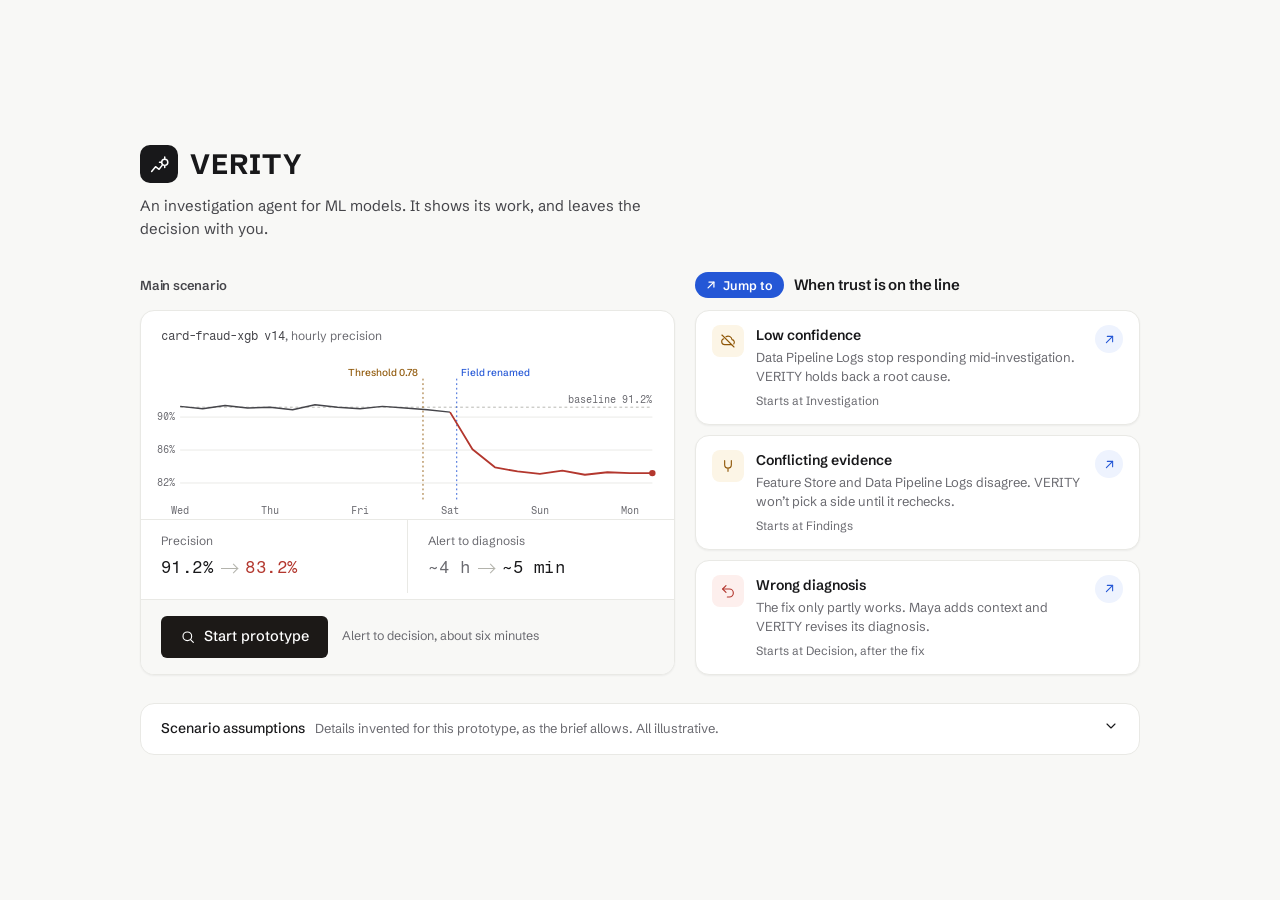
==== commit 99fb3e6b: "Publish VERITY workspace as the homepage Co-Authored-By: Claude Opus 5.5 <noreply@anthropic.com>" ====
--- a/index.html
+++ b/index.html
@@ -3,16 +3,16 @@
 <head>
 <meta charset="utf-8">
 <meta name="viewport" content="width=device-width, initial-scale=1">
-<title>TRACE Investigation Workspace</title>
+<title>VERITY Investigation Workspace</title>
 <link rel="preconnect" href="https://fonts.googleapis.com">
 <link rel="preconnect" href="https://fonts.gstatic.com" crossorigin>
 <link href="https://fonts.googleapis.com/css2?family=Schibsted+Grotesk:wght@400;500;600;700&family=Fragment+Mono&display=swap" rel="stylesheet">
 <style>
 /* =====================================================================
-   TRACE v3: one workspace, four stages.
-   Voices: one sans (Schibsted Grotesk) for interface and TRACE; TRACE's writing carries the agent mark (option C),
+   VERITY v3: one workspace, four stages.
+   Voices: one sans (Schibsted Grotesk) for interface and VERITY; VERITY's writing carries the agent mark (option C),
            source data = Fragment Mono.
-   Colour has one job each: blue = TRACE, green = verified, amber = uncertain,
+   Colour has one job each: blue = VERITY, green = verified, amber = uncertain,
            red = degradation / error, ink = Maya, greys = supporting.
    ===================================================================== */
 :root{
@@ -30,7 +30,7 @@
   --shadow:0 1px 2px rgb(20 20 20/.05);
   --shadow-2:0 1px 2px rgb(20 20 20/.05),0 12px 32px -12px rgb(20 20 20/.18);
   --ease:cubic-bezier(.2,.8,.2,1);
-  --nav-w:212px; --panel-w:384px; --top-h:56px; --frame:#f1f1ee;
+  --pb-h:32px; --pb-t:8px; --nav-w:212px; --panel-w:384px; --top-h:56px; --frame:#f1f1ee;
 }
 *{box-sizing:border-box}
 html,body{height:100%;margin:0}
@@ -87,8 +87,8 @@
 .av.sm{width:20px;height:20px;font-size:10px}.av.sm .icon{width:11px;height:11px}
 
 /* ================= Start screen (outside the product) ================= */
-.start{position:fixed;inset:0;overflow:auto;background:var(--rail)}
-.start-in{max-width:1080px;margin:0 auto;padding:56px 40px 48px}
+.start{position:fixed;inset:0;overflow:auto;background:var(--rail);display:flex}
+.start-in{width:100%;max-width:1080px;margin:auto;padding:48px 40px}
 .mark{display:flex;align-items:center;gap:10px;font-weight:700;letter-spacing:.06em;font-size:14px}
 .brand-mark{width:26px;height:26px;border-radius:7px;background:var(--text);display:grid;place-items:center;color:#fff;flex:none}
 .brand-mark .icon{width:15px;height:15px}
@@ -121,18 +121,21 @@
 .stats .arr{align-self:center;width:16px;height:1px;background:var(--dot);position:relative}
 .stats .arr::after{content:"";position:absolute;right:0;top:-3px;width:6px;height:6px;border-top:1px solid var(--dot);border-right:1px solid var(--dot);transform:rotate(45deg)}
 .edges{display:grid;gap:10px;align-content:start}
-.edges-h{font-size:13px;font-weight:600;color:var(--text-2)}
+.edges-h{font-size:13px;font-weight:600;color:var(--text-2);min-height:26px;display:flex;align-items:center}
+#edges-h{margin-bottom:2px;display:flex;align-items:center;gap:10px;font-size:15px;font-weight:600;color:var(--text);letter-spacing:-.01em}
+.edges-h .jump{display:inline-flex;align-items:center;gap:5px;height:26px;padding:0 11px 0 9px;border-radius:var(--r-full);background:var(--agent);color:#fff;font-size:12.5px;font-weight:600;letter-spacing:0}
+.edges-h .jump .icon{width:14px;height:14px;stroke-width:2.2}
 .edge{display:grid;grid-template-columns:32px 1fr auto;gap:12px;align-items:start;text-align:left;padding:14px 16px;border:1px solid var(--line);border-radius:var(--r-lg);background:#fff;box-shadow:var(--shadow);transition:border-color .15s,box-shadow .15s}
-.edge:hover{border-color:var(--line-2);box-shadow:var(--shadow-2)}
+.edge:hover{border-color:var(--agent-line);box-shadow:var(--shadow-2)}
 .edge .ei{width:32px;height:32px;border-radius:8px;display:grid;place-items:center}
 .edge .ei.warn{background:var(--warn-soft);color:var(--warn)}
 .edge .ei.bad{background:var(--bad-soft);color:var(--bad)}
 .edge b{display:block;font-size:14px;font-weight:600}
 .edge span.d{display:block;margin-top:2px;font-size:13px;line-height:1.45;color:var(--text-3)}
 .edge span.w{display:block;margin-top:6px;font-size:12px;color:var(--text-3)}
-.edge .go-ar{width:28px;height:28px;border-radius:50%;display:grid;place-items:center;color:var(--text-3);transition:background .15s,color .15s,transform .15s}
+.edge .go-ar{width:28px;height:28px;border-radius:50%;display:grid;place-items:center;color:var(--agent);background:var(--agent-soft);transition:background .15s,color .15s,transform .15s}
 .edge .go-ar .icon{width:15px;height:15px}
-.edge:hover .go-ar{background:var(--agent-soft);color:var(--agent);transform:translate(1px,-1px)}
+.edge:hover .go-ar{background:var(--agent);color:#fff;transform:translate(1px,-1px)}
 .start-foot{margin-top:40px;display:grid;grid-template-columns:repeat(3,1fr);gap:28px;padding-top:24px;border-top:1px solid var(--line)}
 .start-foot h3{font-size:13px}
 .start-foot p,.start-foot li{font-size:13px;color:var(--text-2)}
@@ -141,7 +144,19 @@
 
 /* ================= App shell ================= */
 /* Frame: nav and header sit flat on a light frame; main and the two panel sections float as rounded boxes */
-.app{--gap:10px;display:grid;grid-template-columns:var(--nav-w) minmax(0,1fr) var(--panel-w);grid-template-rows:minmax(0,1fr);column-gap:var(--gap);height:100vh;padding:var(--gap) var(--gap) var(--gap) 0;background:var(--frame)}
+.app{--gap:10px;display:grid;grid-template-columns:var(--nav-w) minmax(0,1fr) var(--panel-w);grid-template-rows:minmax(0,1fr);column-gap:var(--gap);height:calc(100vh - var(--pb-h) - var(--pb-t));margin:var(--pb-t) 8px var(--pb-h);padding:var(--gap) var(--gap) var(--gap) 0;background:var(--frame);border:1px solid var(--line-2);border-radius:16px;overflow:hidden;box-shadow:0 8px 30px rgb(0 0 0/.25)}
+body:has(#app:not([hidden])){background:#3a3a3e}
+.proto-bar{position:fixed;left:0;right:0;display:flex;align-items:center;gap:2px;padding:0 14px;font-size:11px;color:rgb(255 255 255/.5);z-index:5}
+.pb-data{margin-left:auto}
+.proto-bar{bottom:0;height:var(--pb-h)}
+body:has(#app[hidden]) .proto-bar{display:none}
+.pb-btn{display:inline-flex;align-items:center;gap:5px;height:22px;padding:0 8px;border:0;border-radius:6px;background:none;font-size:11px;color:rgb(255 255 255/.55)}
+.pb-btn:hover{background:rgb(255 255 255/.08);color:rgb(255 255 255/.9)}
+.pb-btn .icon{width:11px;height:11px}
+.pb-sep{width:1px;height:14px;background:rgb(255 255 255/.4);margin:0 10px}
+.pb-lbl{margin-right:4px;color:rgb(255 255 255/.4)}
+.pb-btn.sc[aria-current="true"]{background:rgb(255 255 255/.12);color:#fff}
+.pb-btn:focus-visible{outline:2px solid rgb(255 255 255/.7);outline-offset:1px}
 .nav .brand{min-height:40px;padding:0 10px}
 .nav-top{display:flex;align-items:center;gap:2px;margin-bottom:14px}
 .nav-top .brand{flex:1;min-width:0}
@@ -150,7 +165,7 @@
 /* Main box top row: breadcrumb left, case vitals right */
 .m-bar{display:flex;align-items:center;gap:12px;min-height:44px;padding:0 32px;border-bottom:1px solid var(--line);flex:none}
 .m-bar .end{margin-left:auto;display:flex;align-items:center;gap:8px}
-/* TRACE agent header: identity, status, notifications */
+/* VERITY agent header: identity, status, notifications */
 .p-agent{display:flex;align-items:center;gap:10px;min-height:54px;padding:0 10px 0 14px;border-bottom:1px solid var(--line);flex:none}
 .p-agent .nm{font-weight:700;letter-spacing:.04em;font-size:13px}
 .p-agent .end{margin-left:auto;display:flex;align-items:center;gap:2px}
@@ -198,10 +213,6 @@
 .conn-line .icon{margin-left:auto;width:13px;height:13px;color:var(--text-3)}
 .conn-line .dotst{width:7px;height:7px;border-radius:50%;background:var(--ok);flex:none}
 .conn-line .dotst.warn{background:var(--warn)}
-.sim-line{display:flex;align-items:center;gap:8px;width:100%;min-height:32px;margin-top:-8px;padding:0 10px;border:0;border-radius:var(--r-sm);background:none;font-size:12.5px;color:var(--text-3);text-align:left}
-.sim-line:hover{background:rgb(0 0 0/.045);color:var(--text)}
-.sim-line .icon{width:13px;height:13px}
-.nav-min .sim-line{justify-content:center;padding:0}.nav-min .sim-line .lbl{display:none}
 /* Overview: one case block that ends in the next step, then quiet ruled lists */
 .ov{max-width:940px;container-type:inline-size}
 .ov-hd{display:flex;align-items:baseline;gap:16px}
@@ -270,8 +281,6 @@
 .me b{display:block;font-weight:600;font-size:13px;line-height:1.2}
 .me span.r{display:block;font-size:12px;color:var(--text-3)}
 .me .iconbtn{margin-left:auto}
-.proto{display:flex;gap:6px;padding:0 4px}
-.proto .btn{flex:1}
 
 /* Main column */
 .main{display:flex;flex-direction:column;min-height:0;background:#fff;position:relative;border:1px solid var(--line);border-radius:var(--r-lg);box-shadow:var(--shadow);overflow:hidden}
@@ -319,7 +328,7 @@
 .card-in{padding:18px 20px}
 .ruled>*+*{border-top:1px solid var(--line)}
 
-/* TRACE speaking */
+/* VERITY speaking */
 .tnote{display:grid;grid-template-columns:26px 1fr;gap:12px;align-items:start}
 .tnote .who{font-size:12px;font-weight:600;color:var(--agent);display:flex;gap:8px;align-items:center}
 .tnote .who time{font:400 11px/1 var(--mono);color:var(--text-3)}
@@ -653,7 +662,7 @@
 .table tr.click:hover td{background:var(--rail)}
 .table tr:last-child td{border-bottom:0}
 
-/* ================= Right TRACE panel ================= */
+/* ================= Right VERITY panel ================= */
 .panel{background:none;display:flex;flex-direction:column;gap:var(--gap,10px);min-height:0}
 .p-upper{flex:1 1 auto;min-height:0;display:flex;flex-direction:column;background:#fff;border:1px solid var(--line);border-radius:var(--r-lg);box-shadow:var(--shadow);overflow:hidden}
 .p-hd{display:flex;align-items:center;gap:8px;min-height:42px;padding:0 10px 0 16px;border-bottom:1px solid var(--line);background:var(--rail);flex:none}
@@ -663,7 +672,7 @@
 .p-back:hover{background:var(--hover);color:var(--text)}
 .p-bd{flex:1;min-height:0;overflow:auto;padding:16px}
 .p-bd h3{font-size:16px;line-height:1.3}
-/* TRACE mark (voice option C): a small agent mark beside each block TRACE wrote; text stays neutral */
+/* VERITY mark (voice option C): a small agent mark beside each block VERITY wrote; text stays neutral */
 :root{--mark:url("data:image/svg+xml,%3Csvg xmlns='http://www.w3.org/2000/svg' viewBox='0 0 24 24' fill='none' stroke='white' stroke-width='2.4' stroke-linecap='round' stroke-linejoin='round'%3E%3Cpath d='M3 20l4.5-5.5 4 3L15 13'/%3E%3Ccircle cx='18' cy='9.5' r='3.5'/%3E%3C/svg%3E")}
 .lead h4,.rec h3,.claim,.p-int,.paused .voice,.obsbtn .voice,.d-sec .voice{position:relative;padding-left:28px}
 .lead h4~p,.rec h3~.why{padding-left:28px}
@@ -671,7 +680,7 @@
 .ai-inline{position:relative;padding-left:22px;display:inline-block}
 .ai-inline::before{width:16px;height:16px;top:calc(.5lh - 8px);background-size:10px}
 
-/* Panel type scale: TRACE voice 14, body 13, secondary 12, data 12 mono, heading 15 */
+/* Panel type scale: VERITY voice 14, body 13, secondary 12, data 12 mono, heading 15 */
 .panel .voice{font-size:14px;line-height:1.55}
 .panel .tnote .who time{font-size:12px}
 .panel .mono{font-size:12px}
@@ -774,12 +783,11 @@
 /* Collapsed sidebar: Maya's choice via the toggle, forced below 1060px */
 .app{transition:grid-template-columns .22s var(--ease)}
 .app.nav-min{--nav-w:64px}
-.nav-min .nav-item span.lbl,.nav-min .nav-item .count,.nav-min .conn ul,.nav-min .conn p,.nav-min .me div,.nav-min .proto .btn span{display:none}
+.nav-min .nav-item span.lbl,.nav-min .nav-item .count,.nav-min .conn ul,.nav-min .conn p,.nav-min .me div{display:none}
 .nav-min .nav-item{justify-content:center;padding:0}
 .nav-min .conn{padding:8px;display:grid;place-items:center}
 .nav-min .conn-hd span{display:none}
 .nav-min .me{justify-content:center;padding:4px 0}.nav-min .me .iconbtn{display:none}
-.nav-min .proto{flex-direction:column;padding:0}
 .nav-min .nav .brand{font-size:0;gap:0;justify-content:center;padding:0;width:auto}
 .nav-min .nav-top{flex-direction:column;gap:6px;padding-bottom:12px;margin:0 6px 12px;border-bottom:1px solid var(--line-2)}
 .nav-min .conn-line{justify-content:center;padding:0}.nav-min .conn-line .lbl,.nav-min .conn-line .icon{display:none}
@@ -794,6 +802,9 @@
   .ev3>div+div,.cgrid>div+div,.summary>div+div,.metrics>div+div{border-left:0;border-top:1px solid var(--line)}
   .stg .s{display:none}
   .routes,.start-foot{grid-template-columns:1fr}
+  #start-chart .chart{max-height:200px}
+  .edges{grid-template-columns:repeat(3,minmax(0,1fr))}.edges-h{grid-column:1/-1}
+  .edge{grid-template-columns:1fr auto}.edge .ei{grid-column:1;margin-bottom:2px}.edge>span:nth-child(2){grid-column:1/-1}.edge .go-ar{grid-row:1;grid-column:2}
 }
 </style>
 </head>
@@ -804,7 +815,7 @@
 <div class="start" id="start" role="region" aria-labelledby="start-title">
   <div class="start-in">
     <header class="start-hero">
-      <div class="mark"><span class="brand-mark" aria-hidden="true"><i data-i="trace"></i></span><h1 id="start-title">TRACE</h1></div>
+      <div class="mark"><span class="brand-mark" aria-hidden="true"><i data-i="trace"></i></span><h1 id="start-title">VERITY</h1></div>
       <p class="lede">An investigation agent for ML models. It shows its work, and leaves the decision with you.</p>
     </header>
 
@@ -817,17 +828,15 @@
         <dl class="stats" aria-label="The scenario in numbers">
           <div><dt>Precision</dt><dd><span class="mono">91.2%</span><i class="arr" aria-hidden="true"></i><span class="mono bad">83.2%</span></dd></div>
           <div><dt>Alert to diagnosis</dt><dd><span class="mono was">~4 h</span><i class="arr" aria-hidden="true"></i><span class="mono">~5 min</span></dd></div>
-          <div><dt>Sources TRACE reads</dt><dd><span class="mono">4</span><small>read-only</small></dd></div>
-          <div><dt>Production changes</dt><dd><span class="mono">0</span><small>without Maya’s approval</small></dd></div>
         </dl>
           <div class="go"><button class="btn btn-ink btn-lg" data-scenario="main"><i data-i="search"></i>Start prototype</button><span>Alert to decision, about six minutes</span></div>
         </div>
       </div>
       <section class="edges" aria-labelledby="edges-h">
-        <h2 id="edges-h" class="edges-h">When trust is on the line</h2>
-        <button class="edge" data-scenario="low"><span class="ei warn"><i data-i="cloudoff"></i></span><span><b>Low confidence</b><span class="d">Data Pipeline Logs stop responding mid-investigation. TRACE holds back a root cause.</span><span class="w">Starts at Investigation</span></span><span class="go-ar" aria-hidden="true"><i data-i="arrowur"></i></span></button>
-        <button class="edge" data-scenario="conflict"><span class="ei warn"><i data-i="split"></i></span><span><b>Conflicting evidence</b><span class="d">Feature Store and Data Pipeline Logs disagree. TRACE won’t pick a side until it rechecks.</span><span class="w">Starts at Findings</span></span><span class="go-ar" aria-hidden="true"><i data-i="arrowur"></i></span></button>
-        <button class="edge" data-scenario="wrong"><span class="ei bad"><i data-i="undo"></i></span><span><b>Wrong diagnosis</b><span class="d">The fix only partly works. Maya adds context and TRACE revises its diagnosis.</span><span class="w">Starts at Decision, after the fix</span></span><span class="go-ar" aria-hidden="true"><i data-i="arrowur"></i></span></button>
+        <h2 id="edges-h" class="edges-h"><span class="jump"><i data-i="arrowur"></i>Jump to</span>When trust is on the line</h2>
+        <button class="edge" data-scenario="low"><span class="ei warn"><i data-i="cloudoff"></i></span><span><b>Low confidence</b><span class="d">Data Pipeline Logs stop responding mid-investigation. VERITY holds back a root cause.</span><span class="w">Starts at Investigation</span></span><span class="go-ar" aria-hidden="true"><i data-i="arrowur"></i></span></button>
+        <button class="edge" data-scenario="conflict"><span class="ei warn"><i data-i="split"></i></span><span><b>Conflicting evidence</b><span class="d">Feature Store and Data Pipeline Logs disagree. VERITY won’t pick a side until it rechecks.</span><span class="w">Starts at Findings</span></span><span class="go-ar" aria-hidden="true"><i data-i="arrowur"></i></span></button>
+        <button class="edge" data-scenario="wrong"><span class="ei bad"><i data-i="undo"></i></span><span><b>Wrong diagnosis</b><span class="d">The fix only partly works. Maya adds context and VERITY revises its diagnosis.</span><span class="w">Starts at Decision, after the fix</span></span><span class="go-ar" aria-hidden="true"><i data-i="arrowur"></i></span></button>
       </section>
     </div>
 
@@ -840,10 +849,21 @@
 </div>
 
 <!-- ===== The product ===== -->
+<div class="proto-bar" role="region" aria-label="Prototype controls">
+  <button class="pb-btn" data-act="restart"><i data-i="restart"></i>Restart</button>
+  <button class="pb-btn" data-act="home"><i data-i="home"></i>Start screen</button>
+  <span class="pb-sep" aria-hidden="true"></span>
+  <span class="pb-lbl">Jump to</span>
+  <button class="pb-btn sc" data-scenario="main">Main scenario</button>
+  <button class="pb-btn sc" data-scenario="low"><i data-i="cloudoff"></i>Low confidence</button>
+  <button class="pb-btn sc" data-scenario="conflict"><i data-i="split"></i>Conflicting evidence</button>
+  <button class="pb-btn sc" data-scenario="wrong"><i data-i="undo"></i>Wrong diagnosis</button>
+  <button class="pb-btn pb-data" data-panel="assumptions"><i data-i="flask"></i>Illustrative data</button>
+</div>
 <div class="app" id="app" hidden>
   <nav class="nav" id="nav" aria-label="Primary"></nav>
   <main class="main" id="main"></main>
-  <aside class="panel" id="panel" aria-label="TRACE panel"></aside>
+  <aside class="panel" id="panel" aria-label="VERITY panel"></aside>
 </div>
 <div id="drawer-root"></div>
 <div id="pop-root"></div>
@@ -915,9 +935,9 @@
   rename:{ src:'pl', title:'Upstream field renamed', obs:'txn_feature_enrichment run 8812 renamed merchant_category → merchant_cat_code for the card-network feed at Sat 01:55. No other schema or infrastructure changes since Fri.', q:'Schema changes, job runs and infrastructure events since Fri 13 Nov 00:00', when:'Mon 16 Nov 08:04', win:'Fri 13 Nov 00:00 → now', ba:[['Field before','merchant_category'],['Field after','merchant_cat_code','bad']], interp:'The card-network feed carries about a third of payments, which matches the 31.7% gap. The model’s input still asks for the old name.', lim:'Shows a likely mechanism. MLOps needs to confirm the mapping in the model input pipeline.', raw:'job txn_feature_enrichment  run 8812\n01:55:12Z schema change (card_network): merchant_category -> merchant_cat_code\n01:58:40Z status=succeeded rows=1,204,331 failed=0\nno deploys or config changes since Fri 13 Nov', rel:{ h1:'sup' } },
   job:{ src:'pl', title:'Enrichment job reported success', obs:'txn_feature_enrichment run 8812: succeeded, 1,204,331 rows, 0 failed.', q:'Job status for txn_feature_enrichment since Fri 13 Nov', when:'Mon 16 Nov 08:04', win:'Sat 14 Nov 01:55 – 01:58', ba:[['Status','succeeded','ok'],['Failed rows','0','ok']], interp:'On its own this says the data loaded fine, which conflicts with the empty field in the Feature Store.', lim:'Job status reports row counts, not column names.', raw:'job txn_feature_enrichment  run 8812\nstatus=succeeded rows=1,204,331 failed=0', rel:{ h1:'con' } },
   schema:{ src:'fs', title:'Column names differ across the job', obs:'Pipeline writes merchant_cat_code. The model’s Feature Store input still reads merchant_category, which is null for card-network rows.', q:'Compare column names written by run 8812 with the model’s feature definition', when:'Mon 16 Nov 08:11', win:'Run 8812 output vs feature view fraud_v14_inputs', ba:[['Written','merchant_cat_code'],['Read by model','merchant_category','bad']], interp:'Both sources were right. Every row loaded, but under a new name, so the model reads an empty field.', lim:'Read-only comparison. MLOps owns the fix.', raw:'run 8812 output columns: ..., merchant_cat_code, ...\nfeature view fraud_v14_inputs reads: merchant_category\ncard_network rows with merchant_category = null: 100%', rel:{ h1:'sup' } },
-  reg:{ src:'mr', title:'No model release in the window', obs:'card-fraud-xgb v14 in production since Wed 21 Oct. No new versions or deployments since. v13 reads the same input.', q:'Versions and deployments of card-fraud-xgb', when:'Mon 16 Nov 08:05', win:'Wed 21 Oct → now', ba:[['In production','v14 since 21 Oct'],['Deploys since','0','ok']], interp:'Rules out a bad model release. Rolling back to v13 would not help, because v13 uses the same missing input.', lim:'The Model Registry is not the Experiment Tracker. TRACE cannot see experiment runs.', raw:'card-fraud-xgb\n  v14  Production  deployed Wed 21 Oct  inputs incl. merchant_category\n  v13  Archived    deployed Wed 02 Sep  inputs incl. merchant_category', rel:{ h1:'sup', h3:'con' } },
-  thr:{ src:'mon', title:'Decision threshold lowered on Friday', obs:'Annotation: threshold 0.82 → 0.78 at Fri 13 Nov 17:00 (rule FR-R12, set by Fraud Ops). Planned impact: 2.1% more payments flagged.', q:'Threshold and alert-configuration annotations around the drop', when:'Mon 16 Nov 08:06', win:'Fri 13 Nov 00:00 → now', ba:[['Before','0.82'],['After','0.78','bad']], interp:'A lower threshold flags more payments, so it can lower precision. It started 10 hours before the main drop.', lim:'TRACE sees the annotation in Model Monitoring, not Fraud Ops’ rule system.', raw:'annotation  Fri 13 Nov 17:00Z\nrule FR-R12 (owner: Fraud Ops)\ndecision threshold 0.82 -> 0.78\nplanned impact +2.1% flagged', rel:{ h2:'sup' } },
-  thrCheck:{ src:'mon', title:'Precision held after the threshold change', obs:'Fri 17:00 – Sat 02:00: precision 90.9% (baseline 91.2%). Score band 0.78–0.82 was 2.4% of flags.', q:'Hourly precision between the threshold change and the rename, plus flag share by score band', when:'Mon 16 Nov 08:13', win:'Fri 13 Nov 17:00 – Sat 14 Nov 02:00', ba:[['Precision before','91.2%'],['Fri 17:00 – Sat 02:00','90.9%']], interp:'If the threshold were the main cause, precision would have dropped from Friday evening. It barely moved until the rename.', lim:'Only 12% of Friday-night flags in the 0.78–0.82 band had analyst reviews when TRACE checked.', raw:'window Fri 17:00 – Sat 02:00\nprecision 0.909  (baseline 0.912)\nflags in band 0.78–0.82: 2.4%\nanalyst reviews complete for band: 12%', rel:{ h2:'con' } },
+  reg:{ src:'mr', title:'No model release in the window', obs:'card-fraud-xgb v14 in production since Wed 21 Oct. No new versions or deployments since. v13 reads the same input.', q:'Versions and deployments of card-fraud-xgb', when:'Mon 16 Nov 08:05', win:'Wed 21 Oct → now', ba:[['In production','v14 since 21 Oct'],['Deploys since','0','ok']], interp:'Rules out a bad model release. Rolling back to v13 would not help, because v13 uses the same missing input.', lim:'The Model Registry is not the Experiment Tracker. VERITY cannot see experiment runs.', raw:'card-fraud-xgb\n  v14  Production  deployed Wed 21 Oct  inputs incl. merchant_category\n  v13  Archived    deployed Wed 02 Sep  inputs incl. merchant_category', rel:{ h1:'sup', h3:'con' } },
+  thr:{ src:'mon', title:'Decision threshold lowered on Friday', obs:'Annotation: threshold 0.82 → 0.78 at Fri 13 Nov 17:00 (rule FR-R12, set by Fraud Ops). Planned impact: 2.1% more payments flagged.', q:'Threshold and alert-configuration annotations around the drop', when:'Mon 16 Nov 08:06', win:'Fri 13 Nov 00:00 → now', ba:[['Before','0.82'],['After','0.78','bad']], interp:'A lower threshold flags more payments, so it can lower precision. It started 10 hours before the main drop.', lim:'VERITY sees the annotation in Model Monitoring, not Fraud Ops’ rule system.', raw:'annotation  Fri 13 Nov 17:00Z\nrule FR-R12 (owner: Fraud Ops)\ndecision threshold 0.82 -> 0.78\nplanned impact +2.1% flagged', rel:{ h2:'sup' } },
+  thrCheck:{ src:'mon', title:'Precision held after the threshold change', obs:'Fri 17:00 – Sat 02:00: precision 90.9% (baseline 91.2%). Score band 0.78–0.82 was 2.4% of flags.', q:'Hourly precision between the threshold change and the rename, plus flag share by score band', when:'Mon 16 Nov 08:13', win:'Fri 13 Nov 17:00 – Sat 14 Nov 02:00', ba:[['Precision before','91.2%'],['Fri 17:00 – Sat 02:00','90.9%']], interp:'If the threshold were the main cause, precision would have dropped from Friday evening. It barely moved until the rename.', lim:'Only 12% of Friday-night flags in the 0.78–0.82 band had analyst reviews when VERITY checked.', raw:'window Fri 17:00 – Sat 02:00\nprecision 0.909  (baseline 0.912)\nflags in band 0.78–0.82: 2.4%\nanalyst reviews complete for band: 12%', rel:{ h2:'con' } },
   seg:{ src:'mon', title:'Customer-segment mix barely moved', obs:'Segment shares moved ≤ 0.6 pp vs the prior 4 weeks. Precision fell 7–9 pp inside every segment.', q:'Aggregated segment shares and per-segment precision (no customer-level records)', when:'Mon 16 Nov 08:16', win:'Sat 14 – Mon 16 Nov vs prior 4 weeks', ba:[['Largest share shift','0.6 pp'],['Precision drop per segment','7–9 pp','bad']], interp:'The drop is spread across every segment, so a mix shift explains under 0.3 pp of it. More consistent with an input problem.', lim:'Uses aggregates only.', raw:'segment          share Δ   precision Δ\nretail           +0.4 pp   −8.1 pp\nsmall business   −0.6 pp   −7.4 pp\npremium          +0.1 pp   −8.9 pp\nnew-to-bank      +0.1 pp   −7.8 pp', rel:{ h4:'con' } },
   band:{ src:'mon', title:'Threshold band precision, reviews complete', obs:'Score band 0.78–0.82: 9.8% of weekend flags, precision 41% (reviews 96% complete). Estimated cost to overall precision ≈ 3 pp.', q:'Re-read precision by score band with completed analyst reviews, Fri 13 – Thu 19 Nov', when:'Thu 19 Nov 15:13', win:'Fri 13 Nov 17:00 – Thu 19 Nov 14:00', ba:[['Planned band share','2.1%'],['Actual weekend share','9.8%','bad']], interp:'Weekend card traffic sits much closer to the threshold than Friday traffic. The threshold change cost about 3 points by itself.', lim:'Chargebacks have now arrived and agree with the analyst reviews.', raw:'score band 0.78–0.82\nshare of flags  Fri night 2.4%   weekend 9.8%\nprecision       41%\nreviews complete 96%\nestimated overall precision cost ≈ 0.030', rel:{ h2:'sup' } },
   recov:{ src:'mon', title:'Precision after the mapping fix', obs:'', q:'Hourly precision, recall and merchant_category completeness since CR-1187 went live', when:'', win:'Mon 16 Nov 14:20 → Thu 19 Nov 14:20', interp:'', lim:'Illustrative monitoring data.', raw:'', chart:'recov' }
@@ -925,16 +945,16 @@
 // Documented assumptions: everything the brief didn't specify and the prototype invents
 const ASSUME = [
   ['Organisation', 'A fictional mid-size bank. Maya owns card-fraud-xgb v14, which scores every card payment through a real-time API.'],
-  ['TRACE’s access', 'Read-only access to Model Monitoring, Feature Store, Data Pipeline Logs and Model Registry, as the brief states. No access to the Experiment Tracker, Fraud Ops’ rule system or customer-level records.'],
-  ['Today’s effort', 'About half a day per investigation, from the brief. The ~5-minute TRACE figure is a simulated target, not a measurement.'],
+  ['VERITY’s access', 'Read-only access to Model Monitoring, Feature Store, Data Pipeline Logs and Model Registry, as the brief states. No access to the Experiment Tracker, Fraud Ops’ rule system or customer-level records.'],
+  ['Today’s effort', 'About half a day per investigation, from the brief. The ~5-minute VERITY figure is a simulated target, not a measurement.'],
   ['Precision measure', 'Daily evaluation on fraud-analyst reviews, alerting below 85%. Bank chargebacks confirm fraud 2–3 days later.'],
   ['Baseline', '91.2% precision and 88.9% recall, measured over the prior 28 days.'],
   ['Root cause', 'A schema change in txn_feature_enrichment renamed merchant_category for the card-network feed, about a third of payment volume.'],
-  ['Competing cause', 'Fraud Ops lowered decision threshold FR-R12 from 0.82 to 0.78 on Friday. It is visible to TRACE only as a Model Monitoring annotation.'],
-  ['Who changes production', 'MLOps own the feature pipeline; Fraud Ops own decision rules. Maya approves; those teams execute. TRACE never changes production.'],
+  ['Competing cause', 'Fraud Ops lowered decision threshold FR-R12 from 0.82 to 0.78 on Friday. It is visible to VERITY only as a Model Monitoring annotation.'],
+  ['Who changes production', 'MLOps own the feature pipeline; Fraud Ops own decision rules. Maya approves; those teams execute. VERITY never changes production.'],
   ['Recovery criteria', 'Over a 72-hour window: precision within 1 pp of baseline, recall ≥ 88%, merchant_category empty below 1%, and Fraud Ops reporting normal review volume.'],
   ['Simulated responses', 'MLOps and Fraud Ops replies, deployment times and all post-decision metrics are simulated to show how the flow would behave.'],
-  ['Not estimated', 'Customer or financial impact. TRACE has no data to support a figure, so none is shown.']
+  ['Not estimated', 'Customer or financial impact. VERITY has no data to support a figure, so none is shown.']
 ];
 const GAP = { title:'Chargebacks not in yet', note:'Precision so far uses fraud-analyst reviews. Bank chargebacks, the final confirmation of fraud for 14–16 Nov, arrive by Wed 18 Nov.' };
 const STEPS = [
@@ -970,7 +990,7 @@
   log:[
     { t:'Sun 15 Nov 08:05', who:'ops', name:'Dan Okafor, Fraud Ops', what:'Reported more false positives since Saturday', det:'Human-reported observation, not a verified metric' },
     { t:'Mon 16 Nov 07:40', who:'sys', name:'Model Monitoring', what:'Alert: precision 83.2%, below the 85% alert level (baseline 91.2%)' },
-    { t:'Mon 16 Nov 07:41', who:'trace', name:'TRACE', what:'Opened case FR-2041 and confirmed the drop is real', det:'Checked the hourly series for gaps and sampling changes. None found.' }
+    { t:'Mon 16 Nov 07:41', who:'trace', name:'VERITY', what:'Opened case FR-2041 and confirmed the drop is real', det:'Checked the hourly series for gaps and sampling changes. None found.' }
   ],
   seen:[]
 });
@@ -996,8 +1016,8 @@
     whyFirst:'It is the only explanation that matches the timing to the hour, the size of the gap (the card-network feed is about a third of volume) and the kind of error (more false positives, recall unchanged).',
     for:['miss','rename','reg'], against:[], gap:['gap','mlops'] };
   if (mlopsOk) { h1.conf = 'High'; h1.confWhy = 'MLOps confirmed the mapping mismatch in a staging replay. Chargebacks still pending.'; h1.gap = ['gap']; h1.for = ['miss','rename','reg','mlops']; }
-  if (isLow()) { h1.title = 'merchant_category stopped arriving, but TRACE can’t yet see why.'; h1.expl = 'The field went empty minutes before precision fell. Without Data Pipeline Logs, a renamed field, a failed job and a feed outage all fit.'; h1.conf = 'Low'; h1.confWhy = 'One of four sources is unavailable, and it is the one that would explain the missing field.'; h1.for = ['miss','reg']; h1.gap = ['plOff','gap']; h1.whyFirst = 'The missing input is the only change that lines up with the drop, but its cause is unknown.'; }
-  if (conflictOpen()) { h1.title = 'merchant_category went missing upstream, but two sources disagree.'; h1.expl = 'Feature Store shows the field empty for 31.7% of payments. Data Pipeline Logs say the job loaded every row without errors.'; h1.conf = 'Low'; h1.confWhy = 'Feature Store and Data Pipeline Logs contradict each other.'; h1.for = ['miss','reg']; h1.against = ['job']; h1.gap = ['conflict']; h1.whyFirst = 'It still has the best timing fit, but TRACE won’t rank it with confidence until the conflict is explained.'; }
+  if (isLow()) { h1.title = 'merchant_category stopped arriving, but VERITY can’t yet see why.'; h1.expl = 'The field went empty minutes before precision fell. Without Data Pipeline Logs, a renamed field, a failed job and a feed outage all fit.'; h1.conf = 'Low'; h1.confWhy = 'One of four sources is unavailable, and it is the one that would explain the missing field.'; h1.for = ['miss','reg']; h1.gap = ['plOff','gap']; h1.whyFirst = 'The missing input is the only change that lines up with the drop, but its cause is unknown.'; }
+  if (conflictOpen()) { h1.title = 'merchant_category went missing upstream, but two sources disagree.'; h1.expl = 'Feature Store shows the field empty for 31.7% of payments. Data Pipeline Logs say the job loaded every row without errors.'; h1.conf = 'Low'; h1.confWhy = 'Feature Store and Data Pipeline Logs contradict each other.'; h1.for = ['miss','reg']; h1.against = ['job']; h1.gap = ['conflict']; h1.whyFirst = 'It still has the best timing fit, but VERITY won’t rank it with confidence until the conflict is explained.'; }
   if (S.conflict === 'resolved') { h1.for = ['miss','schema','reg'].concat(mlopsOk ? ['mlops'] : []); }
   if (revised()) { h1.status = 'Partial cause, fixed'; h1.tone = 'ok'; h1.title = 'The field rename explains about 5 of the 8 points. The mapping fix restored it.'; h1.conf = 'High'; h1.confWhy = 'Completeness recovered and precision rose by about 5 points after CR-1187.'; }
 
@@ -1009,28 +1029,28 @@
   if (revised()) { h2.status = 'Contributing cause, open'; h2.tone = 'bad'; h2.rank = 1; h2.title = 'Friday’s threshold change explains the remaining ~3 points.'; h2.expl = 'Weekend traffic sat much closer to the threshold than Friday traffic: the 0.78–0.82 band was 9.8% of weekend flags, with 41% precision.'; h2.conf = 'High'; h2.confWhy = 'Analyst reviews are 96% complete and agree with chargebacks.'; h2.for = ['thr','band']; h2.against = []; h2.gap = []; }
 
   const h3 = { id:'h3', rank:3, status:'Ruled out', tone:'off', title:'A model-version or deployment change.', expl:'No model was released or deployed in the window. v14 has been in production since 21 Oct.', conf:null, for:[], against:['reg'], gap:[] };
-  const h4 = { id:'h4', rank:4, status:S.seg === 'done' ? 'Weakened' : 'Not yet investigated', tone:S.seg === 'done' ? 'warn' : 'off', title:'A change in customer-segment mix.', expl:S.seg === 'done' ? 'Segment shares barely moved, and precision fell inside every segment.' : 'TRACE hasn’t compared segment mix yet. It can, using aggregates only.', conf:S.seg === 'done' ? 'Low' : null, confWhy:'Explains under 0.3 pp of the drop.', for:[], against:S.seg === 'done' ? ['seg'] : [], gap:S.seg === 'done' ? [] : ['notChecked'] };
+  const h4 = { id:'h4', rank:4, status:S.seg === 'done' ? 'Weakened' : 'Not yet investigated', tone:S.seg === 'done' ? 'warn' : 'off', title:'A change in customer-segment mix.', expl:S.seg === 'done' ? 'Segment shares barely moved, and precision fell inside every segment.' : 'VERITY hasn’t compared segment mix yet. It can, using aggregates only.', conf:S.seg === 'done' ? 'Low' : null, confWhy:'Explains under 0.3 pp of the drop.', for:[], against:S.seg === 'done' ? ['seg'] : [], gap:S.seg === 'done' ? [] : ['notChecked'] };
   return revised() ? [h2, h1, h4, h3] : [h1, h2, h4, h3];
 }
 const GAPS = {
   gap:{ title:GAP.title, note:GAP.note },
-  mlops:{ title:'MLOps validation', note:'TRACE can’t read the model input pipeline’s mapping. MLOps needs to confirm it.' },
+  mlops:{ title:'MLOps validation', note:'VERITY can’t read the model input pipeline’s mapping. MLOps needs to confirm it.' },
   plOff:{ title:'Data Pipeline Logs unavailable', note:'No response after 30 s and one retry. Can’t see schema changes or job history.' },
   conflict:{ title:'Unresolved conflict', note:'Feature Store and Data Pipeline Logs disagree. One read-only check would separate the explanations.' },
   reviews:{ title:'Thin review coverage', note:'Only 12% of Friday-night flags in the 0.78–0.82 band had analyst reviews.' },
-  notChecked:{ title:'Not checked yet', note:'Ask TRACE to compare segment mix.' }
+  notChecked:{ title:'Not checked yet', note:'Ask VERITY to compare segment mix.' }
 };
 const MLOPS_EV = { title:'MLOps confirmed the mapping mismatch', note:'Staging replay of Sat 14 Nov traffic: model input reads merchant_category, feed sends merchant_cat_code. Restoring the mapping returned completeness to 99.6%.' };
 
 /* =====================================================================
-   5. ACTIONS (what can be approved). MLOps or Fraud Ops execute, never TRACE.
+   5. ACTIONS (what can be approved). MLOps or Fraud Ops execute, never VERITY.
    ===================================================================== */
 const ACT = {
   cr:{ team:'MLOps', teamFull:'MLOps, pipeline on-call', change:'CR-1187',
     rec:'Ask MLOps to restore the merchant_category mapping, validate it in staging, then deploy and backfill since Sat 01:55.',
     why:'The evidence points to a broken input mapping, not to the model. Restoring the input fixes the cause without retraining or rolling back.',
     expect:'If the diagnosis is right, precision returns to within 1 pp of the 91.2% baseline within 72 hours.',
-    risk:'Low. The model is unchanged. If precision doesn’t recover, the diagnosis is incomplete and TRACE will reopen the case.',
+    risk:'Low. The model is unchanged. If precision doesn’t recover, the diagnosis is incomplete and VERITY will reopen the case.',
     proposed:'Deploy CR-1187 to production: map merchant_cat_code → merchant_category in txn_feature_enrichment, and backfill feature values since Sat 14 Nov 01:55.',
     changes:'One field mapping in the feature pipeline, plus a backfill. The model, its threshold and its version stay the same.',
     reversible:'Yes. MLOps can revert the mapping in about 10 minutes.',
@@ -1057,16 +1077,16 @@
     impact:'Expected: precision within 1 pp of baseline; recall within guardrail.',
     evidence:['thr','band','prec'] }
 };
-// Actions Maya can choose instead of TRACE's recommendation (override). Reason required; outcome simulated honestly.
+// Actions Maya can choose instead of VERITY's recommendation (override). Reason required; outcome simulated honestly.
 const OVR = {
   rollback:{ label:'Roll back to card-fraud-xgb v13', change:'Rollback to v13', team:'MLOps',
     proposed:'Deploy card-fraud-xgb v13 to the real-time scoring API in place of v14.',
     changes:'The production model version. The feature pipeline, including the renamed field, stays as it is.',
-    expect:'TRACE expects little or no recovery, because v13 reads the same missing merchant_category input.',
+    expect:'VERITY expects little or no recovery, because v13 reads the same missing merchant_category input.',
     risk:'High. Swaps the model without fixing the input. v13 is two months older than v14.',
     reversible:'Yes. MLOps can redeploy v14 in about 15 minutes.',
     note:'I don’t recommend this. v13 reads the same missing merchant_category field, so precision is unlikely to recover. If you have a reason I can’t see, add it below. I’ll record it and follow your decision.',
-    did:'Deployed card-fraud-xgb v13 in place of v14', after:'MLOps deployed v13 at Mon 14:20 UTC. TRACE is monitoring.',
+    did:'Deployed card-fraud-xgb v13 in place of v14', after:'MLOps deployed v13 at Mon 14:20 UTC. VERITY is monitoring.',
     mon:{ prec:'83.0%', recall:'88.7%', miss:'31.7%', ops:'Still elevated', pass:[0,1,0,0] },
     verdict:'As I expected, the rollback didn’t help: precision is 83.0%, because v13 is missing the same input. Nothing about the diagnosis has changed. I still recommend restoring the field mapping (CR-1187). You can reconsider at any time; your original reason stays in the record.' },
   wait:{ label:'Wait for chargebacks on Wed 18 Nov', change:'Hold until chargebacks', team:'Nobody',
@@ -1076,7 +1096,7 @@
     risk:'Medium. About two more days of genuine customers being declined.',
     reversible:'Yes. Nothing changes.',
     note:'This keeps genuine customers declined for about two more days. If you’d rather wait for certainty, add your reason below. I’ll follow your decision and record why.',
-    did:'No change made, by Maya’s decision', after:'No production change was made. TRACE is watching precision and the chargebacks.',
+    did:'No change made, by Maya’s decision', after:'No production change was made. VERITY is watching precision and the chargebacks.',
     mon:{ prec:'83.4%', recall:'88.9%', miss:'31.7%', ops:'Still elevated', pass:[0,1,0,0] },
     verdict:'Chargebacks arrived and agree with the analyst reviews, which supports the diagnosis. Precision is still 83.4% because nothing has changed. I still recommend restoring the field mapping (CR-1187) when you’re ready.' }
 };
@@ -1093,9 +1113,9 @@
    6. SMALL COMPONENTS
    ===================================================================== */
 const pill = (cls, icon, text) => `<span class="pill ${cls}">${ic(icon)}${esc(text)}</span>`;
-const src = id => id === 'trace' ? `<span class="src">${ic('trace')}TRACE</span>` : `<span class="src">${ic(id)}${SRC[id].name}</span>`;
+const src = id => id === 'trace' ? `<span class="src">${ic('trace')}VERITY</span>` : `<span class="src">${ic(id)}${SRC[id].name}</span>`;
 const conf = (word, why, btn = true) => word ? `<${btn ? 'button' : 'span'} class="conf" data-l="${LVL[word]}" ${btn ? 'data-panel="conf" aria-label="' + word + ' confidence. What this means"' : ''}><span class="meter" aria-hidden="true"><i></i><i></i><i></i></span><b>${word} confidence</b>${why ? `<span>${esc(why)}</span>` : ''}</${btn ? 'button' : 'span'}>` : '';
-const tnote = (text, t) => `<div class="tnote"><span class="av trace" aria-hidden="true">${ic('trace')}</span><div><span class="who">TRACE${t ? `<time>${t}</time>` : ''}</span><p class="voice">${text}</p></div></div>`;
+const tnote = (text, t) => `<div class="tnote"><span class="av trace" aria-hidden="true">${ic('trace')}</span><div><span class="who">VERITY${t ? `<time>${t}</time>` : ''}</span><p class="voice">${text}</p></div></div>`;
 const hnote = (text, t, name = 'Maya', label = 'added context') => `<div class="hnote"><span class="av maya" aria-hidden="true">M</span><div><span class="who"><b>${name}</b> ${label}${t ? `, <span class="mono">${t}</span>` : ''}</span><p class="bd">${esc(text)}</p></div></div>`;
 const relIcon = { sup:['check','Supports'], con:['x','Contradicts'], cst:['tilde','Consistent with'], gap:['gap','Missing'] };
 const toneIcon = { agent:'trace', ok:'check', warn:'alert', bad:'alert', off:'x', grey:'minus', ink:'users' };
@@ -1134,9 +1154,9 @@
 function agentBar() {
   const [s, word, sub] = agentState();
   return `<div class="p-agent" data-s="${s}">
-      <span class="av trace" aria-hidden="true">${ic('trace')}</span><span class="nm">TRACE</span>
-      <button class="agent-state" data-s="${s}" data-pop="status" aria-label="TRACE status: ${word}${sub ? ', ' + sub : ''}. What the statuses mean"><b>${word}</b>${sub ? `<span>${sub}</span>` : ''}</button>
-      <span class="sr" role="status" aria-live="polite">TRACE is ${word}</span>
+      <span class="av trace" aria-hidden="true">${ic('trace')}</span><span class="nm">VERITY</span>
+      <button class="agent-state" data-s="${s}" data-pop="status" aria-label="VERITY status: ${word}${sub ? ', ' + sub : ''}. What the statuses mean"><b>${word}</b>${sub ? `<span>${sub}</span>` : ''}</button>
+      <span class="sr" role="status" aria-live="polite">VERITY is ${word}</span>
       <span class="end"><button class="iconbtn" data-pop="notes" aria-label="Notifications${S.notes ? ', new updates' : ''}">${ic('bell')}${S.notes ? '<span class="badge"></span>' : ''}</button></span>
     </div>`;
 }
@@ -1144,24 +1164,23 @@
   const loc = { case:null, overview:'Overview', cases:'Cases', models:'Models', activity:'Activity' }[S.nav];
   const stageName = ['Case overview','Investigation','Findings','Decision & follow-through'][S.stage - 1];
   return `<div class="m-bar"><nav class="crumb" aria-label="Breadcrumb">${loc ? `<b>${loc}</b>` : `<button data-nav="cases">Cases</button><span class="sep" aria-hidden="true">/</span><span class="mono">${CASE.id}</span><span class="sep" aria-hidden="true">/</span><b>${stageName}</b>`}</nav>
-    <span class="end">${right}<button class="iconbtn panel-toggle" data-act="toggle-panel" aria-label="Show TRACE panel">${ic('panel')}</button></span></div>`;
+    <span class="end">${right}<button class="iconbtn panel-toggle" data-act="toggle-panel" aria-label="Show VERITY panel">${ic('panel')}</button></span></div>`;
 }
 function renderTop() { const el = document.querySelector('.p-agent'); if (el) { el.outerHTML = agentBar(); paint($('panel')); } }
 let navMin = false;
 function renderNav() {
   const off = isLow(), forced = innerWidth <= 1060, min = navMin || forced;
   $('app').classList.toggle('nav-min', min);
+  document.querySelectorAll('.pb-btn.sc').forEach(b => b.setAttribute('aria-current', String(b.dataset.scenario === (S.scenario || 'main'))));
   const open = (S.closed ? 0 : 1) + 1; // FR-2041 (until closed) + FR-2043
   const items = [['overview','home','Overview',''],['cases','cases','Cases', String(open)],['models','models','Models','4'],['activity','activity','Activity', String(S.log.length)]];
   const cur = k => S.nav === k || (k === 'cases' && S.nav === 'case');
   $('nav').innerHTML = `
-    <div class="nav-top"><button class="brand" data-act="home" aria-label="TRACE. Return to the prototype start screen"><span class="brand-mark" aria-hidden="true">${ic('trace')}</span>TRACE</button>${forced ? '' : `<button class="iconbtn nav-tog" data-act="nav-min" aria-label="${min ? 'Expand' : 'Collapse'} sidebar" aria-expanded="${!min}" title="${min ? 'Expand' : 'Collapse'} sidebar">${ic('sidebar')}</button>`}</div>
+    <div class="nav-top"><button class="brand" data-act="home" aria-label="VERITY. Return to the prototype start screen"><span class="brand-mark" aria-hidden="true">${ic('trace')}</span>VERITY</button>${forced ? '' : `<button class="iconbtn nav-tog" data-act="nav-min" aria-label="${min ? 'Expand' : 'Collapse'} sidebar" aria-expanded="${!min}" title="${min ? 'Expand' : 'Collapse'} sidebar">${ic('sidebar')}</button>`}</div>
     ${items.map(([k, i, l, c]) => `<button class="nav-item" data-nav="${k}" ${cur(k) ? 'aria-current="page"' : ''} aria-label="${l}">${ic(i)}<span class="lbl">${l}</span><span class="count">${c}</span></button>`).join('')}
     <div class="nav-foot">
       <button class="conn-line" data-panel="sources" aria-label="Connected systems: ${off ? '3 of 4 available' : '4 connected, read-only'}. Show details"><span class="dotst ${off ? 'warn' : ''}"></span><span class="lbl">${off ? '3 of 4 sources' : '4 sources connected'}</span>${ic('right')}</button>
-      <button class="sim-line" data-panel="assumptions" aria-label="Illustrative data. See the scenario assumptions">${ic('flask')}<span class="lbl">Illustrative data</span></button>
       <div class="me"><span class="av maya" aria-hidden="true">M</span><div><b>Maya</b><span class="r">Data Scientist</span></div><button class="iconbtn" data-act="settings" aria-label="Settings">${ic('gear')}</button></div>
-      <div class="proto"><button class="btn btn-line btn-sm" data-act="restart" aria-label="Restart simulation">${ic('restart')}<span>Restart</span></button><button class="btn btn-ghost btn-sm" data-act="home" aria-label="Back to prototype start">${ic('home')}<span>Start</span></button></div>
     </div>`;
 }
 function stageInfo(n) {
@@ -1230,9 +1249,9 @@
     </div>
   </div>
   <section class="sec" aria-labelledby="sig-h"><div class="sec-hd"><h3 id="sig-h">Operational signal</h3></div>
-    <div class="sig"><span class="av ops" aria-hidden="true">DO</span><div><span class="who"><b>Dan Okafor</b>, Fraud Ops lead, <span class="mono">Sun 15 Nov 08:05</span></span><p class="q">“We’re seeing a lot more false positives since Saturday. Customers are calling in about declined cards.”</p><p class="note">${ic('info')}Human-reported observation. Not independently verified by TRACE.</p></div></div>
+    <div class="sig"><span class="av ops" aria-hidden="true">DO</span><div><span class="who"><b>Dan Okafor</b>, Fraud Ops lead, <span class="mono">Sun 15 Nov 08:05</span></span><p class="q">“We’re seeing a lot more false positives since Saturday. Customers are calling in about declined cards.”</p><p class="note">${ic('info')}Human-reported observation. Not independently verified by VERITY.</p></div></div>
   </section>
-  <section class="sec" aria-labelledby="ia-h"><div class="sec-hd"><h3 id="ia-h">TRACE’s initial assessment</h3></div>
+  <section class="sec" aria-labelledby="ia-h"><div class="sec-hd"><h3 id="ia-h">VERITY’s initial assessment</h3></div>
     <div class="assess">${tnote('The drop is real. I checked the hourly series for gaps and sampling changes and found none. I haven’t looked for the cause yet. I can check all four connected sources in about five minutes, which usually takes half a day by hand, and I won’t change anything.', '07:41')}
       <ul class="checks"><li>${ic('check','ok')}Alert received from Model Monitoring</li><li>${ic('check','ok')}Degradation confirmed: precision down, recall steady</li><li>${ic('gap','gap')}Cause not yet established</li><li>${ic('trace','ag')}Ready to investigate Model Monitoring, Feature Store, Data Pipeline Logs and Model Registry</li></ul></div>
   </section>
@@ -1279,22 +1298,22 @@
         <div><h4 style="color:var(--warn)">${ic('gap')}Still unknown</h4><ul>${low ? '<li>Why the field went missing</li>' : ''}<li>Chargebacks (due Wed 18 Nov)</li><li>Whether Friday’s threshold change contributes</li><li>Customer-segment mix, not checked</li></ul></div>
         <div><h4 style="color:var(--agent)">${ic('trace')}Proposed next</h4><ul>${low ? '<li>Retry Data Pipeline Logs</li><li>Or continue, with no production action</li>' : '<li>Review ranked hypotheses</li><li>Challenge or add context</li><li>Then MLOps validation</li>'}</ul></div>
       </div></div></section>` : '';
-  const lowBanner = S.inv.failed && done && !S.inv.retried ? `<div class="banner warn fade" style="margin-bottom:18px">${ic('cloudoff')}<div><b>Data Pipeline Logs didn’t respond. Confidence is low.</b><p>TRACE read three of four sources. Conclusions that depend on job history and schema changes can’t be established.</p>
+  const lowBanner = S.inv.failed && done && !S.inv.retried ? `<div class="banner warn fade" style="margin-bottom:18px">${ic('cloudoff')}<div><b>Data Pipeline Logs didn’t respond. Confidence is low.</b><p>VERITY read three of four sources. Conclusions that depend on job history and schema changes can’t be established.</p>
       <div class="affects"><div><h4>Can still infer</h4><ul><li>When precision fell and what kind of error grew</li><li>That merchant_category stopped arriving</li><li>That no model was released</li></ul></div><div><h4>Can’t establish</h4><ul><li>Why merchant_category is empty</li><li>Whether a fix is safe to recommend</li></ul></div></div></div>
       <div class="acts"></div></div>` : '';
   const retriedBanner = S.inv.failed && S.inv.retried ? `<div class="banner ok" style="margin-bottom:18px">${ic('check')}<div><b>Data Pipeline Logs responded on retry</b><p>All four sources reviewed. Confidence restored to moderate.</p></div><span></span></div>` : '';
   return {
     body:`<header class="page-hd"><div class="meta">${running || S.inv.retrying ? pill('agent','loader','Investigating') : done ? (low ? pill('warn','alert','Completed with gaps') : pill('ok','check','Completed')) : pill('grey','clock','Not started')}<span>Read-only</span></div>
-      <h2>Investigation</h2><p>TRACE checks the four authorised sources in order. Select any step or source to see what it queried and found.</p>
+      <h2>Investigation</h2><p>VERITY checks the four authorised sources in order. Select any step or source to see what it queried and found.</p>
       <div class="progress" style="margin-top:14px"><div class="bar ${low ? 'warn' : ''}"><i style="width:${S.inv.status === 'idle' ? 0 : pct}%"></i></div><span class="mono">${S.inv.done}/5 checks</span></div></header>
       ${lowBanner}${retriedBanner}
       <div class="srcgrid">${srcRow}</div>
       <section class="sec" aria-labelledby="run-h"><div class="sec-hd"><h3 id="run-h">Activity</h3><small>${running ? 'Findings appear as each check lands' : ''}</small></div>
-        ${S.inv.status === 'idle' ? `<div class="card card-in muted">Not started. Review the plan in the TRACE panel, then start the investigation.</div>` : `<ol class="run" aria-live="polite">${steps}</ol>`}</section>
+        ${S.inv.status === 'idle' ? `<div class="card card-in muted">Not started. Review the plan in the VERITY panel, then start the investigation.</div>` : `<ol class="run" aria-live="polite">${steps}</ol>`}</section>
       ${summary}`,
     foot:`<button class="btn btn-ghost" data-stage="1">${ic('left')}Case overview</button><div class="end">${
       S.inv.status === 'idle' ? `<button class="btn btn-agent" data-act="start-inv">${ic('search')}Start investigation</button>`
-      : running || S.inv.retrying ? `<span class="hint">You can move around. TRACE keeps going.</span><button class="btn btn-agent" aria-busy="true" disabled>Investigating</button>`
+      : running || S.inv.retrying ? `<span class="hint">You can move around. VERITY keeps going.</span><button class="btn btn-agent" aria-busy="true" disabled>Investigating</button>`
       : low ? `<button class="btn btn-line" data-act="continue-low">Continue with available sources</button><button class="btn btn-agent" data-act="retry">${ic('restart')}Retry Data Pipeline Logs</button>`
       : `<button class="btn btn-agent" data-stage="3">Continue to findings</button>`}</div>`
   };
@@ -1319,15 +1338,15 @@
   const newEv = ['thrCheck','seg','schema','band'];
   const srcN = isLow() ? 3 : 4;
   // Conflict section
-  const conflict = S.conflict === 'open' || S.conflict === 'checking' ? `<section class="sec" aria-labelledby="cf-h"><div class="banner bad" style="border-bottom-left-radius:0;border-bottom-right-radius:0">${ic('split')}<div><b id="cf-h">Two sources disagree</b><p>TRACE has paused the root-cause recommendation until this is explained.</p></div><span></span></div>
+  const conflict = S.conflict === 'open' || S.conflict === 'checking' ? `<section class="sec" aria-labelledby="cf-h"><div class="banner bad" style="border-bottom-left-radius:0;border-bottom-right-radius:0">${ic('split')}<div><b id="cf-h">Two sources disagree</b><p>VERITY has paused the root-cause recommendation until this is explained.</p></div><span></span></div>
       <div class="compare" style="border:1px solid var(--bad-line);border-top:0;border-radius:0 0 var(--r-lg) var(--r-lg);overflow:hidden">
         <div>${src('fs')}<p class="big bad">31.7% empty</p><p>merchant_category since Sat 02:10</p><button class="link" data-ev="miss" style="margin-top:8px">${ic('eye')}Inspect</button></div>
         <div>${src('pl')}<p class="big">0 failed rows</p><p>txn_feature_enrichment run 8812 succeeded</p><button class="link" data-ev="job" style="margin-top:8px">${ic('eye')}Inspect</button></div></div>
       <div class="card card-in" style="margin-top:10px">${tnote('Both could be true. The check that would separate the explanations is to compare the column names written by the job with the ones the model reads. It’s read-only and takes seconds.', '08:09')}
-        <div class="p-actions" style="margin-left:38px"><button class="btn btn-agent btn-sm" data-act="resolve" ${S.conflict === 'checking' ? 'aria-busy="true" disabled' : ''}>${S.conflict === 'checking' ? 'Comparing column names' : 'Run the check'}</button><button class="btn btn-ghost btn-sm" data-act="ask" data-q="Could the feature store have run a backfill?">Ask TRACE about a backfill</button></div></div></section>`
+        <div class="p-actions" style="margin-left:38px"><button class="btn btn-agent btn-sm" data-act="resolve" ${S.conflict === 'checking' ? 'aria-busy="true" disabled' : ''}>${S.conflict === 'checking' ? 'Comparing column names' : 'Run the check'}</button><button class="btn btn-ghost btn-sm" data-act="ask" data-q="Could the feature store have run a backfill?">Ask VERITY about a backfill</button></div></div></section>`
     : S.conflict === 'resolved' ? `<div class="banner ok" style="margin-top:18px">${ic('check')}<div><b>Conflict resolved</b><p>The job loaded every row, but under a new column name. Both sources were right. This now supports the leading hypothesis.</p></div><button class="btn btn-ghost btn-sm" data-ev="schema">See the check</button></div>` : '';
-  const lowBanner = isLow() ? `<div class="banner warn" style="margin-top:18px">${ic('cloudoff')}<div><b>Low confidence: Data Pipeline Logs unavailable</b><p>TRACE is showing what it could establish from three sources. It will not recommend a production change on this evidence.</p></div><div class="acts"><button class="btn btn-line btn-sm" data-act="retry">Retry the source</button></div></div>` : '';
-  const revBanner = revised() ? `<div class="banner warn" style="margin-top:18px">${ic('undo')}<div><b>Diagnosis revised on Thu 19 Nov</b><p>After Maya’s context, TRACE found its earlier conclusion was incomplete. The previous diagnosis is kept below as superseded.</p></div><span></span></div>` : '';
+  const lowBanner = isLow() ? `<div class="banner warn" style="margin-top:18px">${ic('cloudoff')}<div><b>Low confidence: Data Pipeline Logs unavailable</b><p>VERITY is showing what it could establish from three sources. It will not recommend a production change on this evidence.</p></div><div class="acts"><button class="btn btn-line btn-sm" data-act="retry">Retry the source</button></div></div>` : '';
+  const revBanner = revised() ? `<div class="banner warn" style="margin-top:18px">${ic('undo')}<div><b>Diagnosis revised on Thu 19 Nov</b><p>After Maya’s context, VERITY found its earlier conclusion was incomplete. The previous diagnosis is kept below as superseded.</p></div><span></span></div>` : '';
 
   // Lead hypothesis
   const leadHtml = `<article class="lead" aria-labelledby="lead-h"><div class="lead-top">
@@ -1344,9 +1363,9 @@
     return `<div class="alt ${h.tone === 'off' && h.status === 'Ruled out' ? 'out' : ''} ${revised() && h.id === 'h1' ? 'contrib' : ''}" ${open ? 'data-open' : ''}>
       <button aria-expanded="${!!open}" data-toggle="${h.id}"><span class="rk">${h.id.toUpperCase()}</span><span class="ttl">${esc(h.title)}</span>${pill(h.tone, toneIcon[h.tone], h.status)}${h.conf ? conf(h.conf, '', false) : '<span></span>'}${ic('chev','chev')}</button>
       ${open ? `<div class="body"><p>${esc(h.expl)}</p>${h.conf ? `<p><b>Confidence.</b> ${esc(h.confWhy)}</p>` : ''}<div style="border:1px solid var(--line);border-radius:var(--r-md);overflow:hidden">${hypEv(h)}</div>
-        ${h.id === 'h4' && S.seg === 'idle' ? `<div><button class="btn btn-agent btn-sm" data-act="seg">${ic('search')}Ask TRACE to check segment mix</button></div>` : ''}
+        ${h.id === 'h4' && S.seg === 'idle' ? `<div><button class="btn btn-agent btn-sm" data-act="seg">${ic('search')}Ask VERITY to check segment mix</button></div>` : ''}
         ${h.id === 'h4' && S.seg === 'checking' ? `<div>${pill('agent','loader','Checking segment mix')}</div>` : ''}
-        <div><button class="link" data-panel="hyp:${h.id}">Open in TRACE panel</button></div></div>` : ''}
+        <div><button class="link" data-panel="hyp:${h.id}">Open in VERITY panel</button></div></div>` : ''}
     </div>`;
   }).join('')}</div>`;
 
@@ -1362,7 +1381,7 @@
 
   // Conclusion
   const blocked = conflictOpen() || isLow();
-  const superseded = revised() ? `<div class="super" style="margin-bottom:10px"><span class="tag">Superseded, Mon 16 Nov 08:20</span><p>Most likely cause: the Sat 01:55 field rename left merchant_category empty for card-network payments. Friday’s threshold change weakened as an explanation.</p><small>Superseded on Thu 19 Nov 15:14. The rename explained only about 5 of the 8 points. TRACE had relied on Fraud Ops’ planned impact and a thin review sample for the threshold band.</small></div>` : '';
+  const superseded = revised() ? `<div class="super" style="margin-bottom:10px"><span class="tag">Superseded, Mon 16 Nov 08:20</span><p>Most likely cause: the Sat 01:55 field rename left merchant_category empty for card-network payments. Friday’s threshold change weakened as an explanation.</p><small>Superseded on Thu 19 Nov 15:14. The rename explained only about 5 of the 8 points. VERITY had relied on Fraud Ops’ planned impact and a thin review sample for the threshold band.</small></div>` : '';
   const conclusion = blocked ? `<div class="paused"><div style="display:flex;gap:10px;align-items:center">${pill('warn','alert','Root-cause conclusion paused')}</div>
       <p class="voice" style="margin-top:10px">${isLow() ? 'I can describe what happened, but not why. A root-cause conclusion needs Data Pipeline Logs. Retry the source, or continue knowing the decision stage will only offer low-risk next steps.' : 'I won’t state a root cause while two sources contradict each other. Run the column-name check above to resolve it.'}</p></div>`
     : `${superseded}<article class="card" aria-labelledby="rc-h"><div class="card-in">
@@ -1377,7 +1396,7 @@
   const lastUpd = revised() ? 'Thu 19 Nov 15:14' : S.seg === 'done' ? 'Mon 08:16' : S.ch.status === 'done' ? 'Mon 08:14' : S.conflict === 'resolved' ? 'Mon 08:11' : 'Mon 08:07';
   return {
     body:`<header class="page-hd"><div class="meta">${blocked ? pill('warn','alert', isLow() ? 'Low confidence' : 'Evidence conflicts') : revised() ? pill('warn','undo','Revised') : pill('agent','trace','Hypothesis, not yet confirmed')}</div><h2>Findings</h2>
-      <p>What TRACE thinks happened, the evidence for and against it, and what it still doesn’t know.</p>
+      <p>What VERITY thinks happened, the evidence for and against it, and what it still doesn’t know.</p>
       <div class="coverage"><div><b>${srcN} of 4</b>sources reviewed</div><div><b>${evIds.length}</b>evidence items</div><div><b class="warn">${lead.gap.length + (S.ch.status === 'done' && !revised() ? 1 : 0)}</b>known gaps</div><div><b>${lastUpd}</b>last updated</div></div></header>
       ${lowBanner}${conflict}${revBanner}
       <section class="sec" aria-label="Leading hypothesis">${leadHtml}</section>
@@ -1385,18 +1404,18 @@
       <section class="sec" aria-labelledby="ev-h"><div class="sec-hd"><h3 id="ev-h">Evidence</h3><small>Select a card to inspect its source</small><span class="end"><button class="link" data-panel="conf">${ic('info')}How confidence works</button></span></div>${evHtml}</section>
       <section class="sec" aria-labelledby="ch-h">${chHtml}</section>
       <section class="sec" aria-labelledby="rc-sec"><div class="sec-hd"><h3 id="rc-sec">Root-cause conclusion</h3></div>${conclusion}</section>`,
-    foot:`<button class="btn btn-ghost" data-stage="2">${ic('left')}Investigation</button><div class="end">${conflictOpen() ? `<span class="hint">Resolve the conflict before deciding.</span><button class="btn btn-agent" disabled>Continue to decision</button>` : S.ch.status === 'checking' || S.seg === 'checking' ? `<span class="hint">TRACE is re-checking.</span><button class="btn btn-agent" disabled>Continue to decision</button>` : `<button class="btn btn-agent" data-stage="4">Continue to decision</button>`}</div>`
+    foot:`<button class="btn btn-ghost" data-stage="2">${ic('left')}Investigation</button><div class="end">${conflictOpen() ? `<span class="hint">Resolve the conflict before deciding.</span><button class="btn btn-agent" disabled>Continue to decision</button>` : S.ch.status === 'checking' || S.seg === 'checking' ? `<span class="hint">VERITY is re-checking.</span><button class="btn btn-agent" disabled>Continue to decision</button>` : `<button class="btn btn-agent" data-stage="4">Continue to decision</button>`}</div>`
   };
 }
 function challengeSection() {
   const c = S.ch;
   if (revised()) return `<div class="sec-hd"><h3 id="ch-h">Your challenge</h3><small>Mon 16 Nov, kept for the record</small></div><div class="push"><div class="thread-in">${hnote(c.text || 'I think Friday’s decline-rule change caused this, not a data issue. Fraud Ops changed the threshold.', '08:12', 'Maya', 'challenged')}${tnote('I re-checked the timing and kept the rename first. That was incomplete: see the revised diagnosis below.', '08:14')}</div></div>`;
-  if (c.status === 'idle') return `<div class="push"><h3 id="ch-h">Disagree, or know something TRACE doesn’t?</h3><p class="sub">Challenge the leading hypothesis, add context, or ask TRACE to recheck a source. It re-examines the evidence before answering.</p>
+  if (c.status === 'idle') return `<div class="push"><h3 id="ch-h">Disagree, or know something VERITY doesn’t?</h3><p class="sub">Challenge the leading hypothesis, add context, or ask VERITY to recheck a source. It re-examines the evidence before answering.</p>
     <label class="sr" for="ch-text">Your challenge or context</label><textarea id="ch-text" placeholder="For example: Fraud Ops changed a threshold on Friday">${esc(c.text)}</textarea>
-    <div class="row"><button class="suggest" data-fill="I think Friday’s decline-rule change caused this, not a data issue. Fraud Ops changed the threshold.">Friday’s threshold change caused this</button><button class="suggest" data-fill="Could this be a change in customer-segment mix instead?">Check segment mix instead</button><button class="suggest" data-fill="Recheck Model Registry: did anything deploy over the weekend?">Recheck Model Registry</button><span style="flex:1"></span><button class="btn btn-ink btn-sm" data-act="challenge" id="ch-btn" ${c.text.trim() ? '' : 'disabled'}>Challenge TRACE</button></div></div>`;
+    <div class="row"><button class="suggest" data-fill="I think Friday’s decline-rule change caused this, not a data issue. Fraud Ops changed the threshold.">Friday’s threshold change caused this</button><button class="suggest" data-fill="Could this be a change in customer-segment mix instead?">Check segment mix instead</button><button class="suggest" data-fill="Recheck Model Registry: did anything deploy over the weekend?">Recheck Model Registry</button><span style="flex:1"></span><button class="btn btn-ink btn-sm" data-act="challenge" id="ch-btn" ${c.text.trim() ? '' : 'disabled'}>Challenge VERITY</button></div></div>`;
   const ph = c.phase;
   const rows = [['mon','Hourly precision, Fri 17:00 – Sat 02:00'],['mon','Flag share by score band 0.78–0.82'],['mon','Analyst-review coverage for that band']];
-  return `<div class="sec-hd"><h3 id="ch-h">Challenge</h3><small>${c.status === 'checking' ? 'TRACE is re-checking' : 'Re-investigated'}</small></div>
+  return `<div class="sec-hd"><h3 id="ch-h">Challenge</h3><small>${c.status === 'checking' ? 'VERITY is re-checking' : 'Re-investigated'}</small></div>
   <div class="push"><div class="thread-in">
     ${hnote(c.text, '08:12', 'Maya', 'challenged')}
     ${ph >= 1 ? `<div class="fade">${tnote('That’s a real alternative, and I ranked it low partly on timing. To test it properly I need to know whether precision dropped between the threshold change and the rename, and how many flags the new threshold added.', '08:12')}</div>` : ''}
@@ -1419,11 +1438,11 @@
   const tabsHtml = `<div class="subtabs" role="group" aria-label="Decision sections">${tabs.map(([k, l, d]) => `<button aria-pressed="${S.dtab === k}" data-dtab="${k}"><span class="sdot ${d}"></span>${l}</button>`).join('')}</div>`;
   let body = '';
   if (S.dtab === 'rec') body = holdLow ? recHold() : recBody();
-  if (S.dtab === 'appr') body = holdLow ? `<div class="banner warn">${ic('alert')}<div><b>Nothing to approve yet</b><p>TRACE doesn’t recommend a production change on incomplete evidence. Retry Data Pipeline Logs first.</p></div><div class="acts"><button class="btn btn-line btn-sm" data-act="retry">Retry the source</button></div></div>` : approvalBody();
+  if (S.dtab === 'appr') body = holdLow ? `<div class="banner warn">${ic('alert')}<div><b>Nothing to approve yet</b><p>VERITY doesn’t recommend a production change on incomplete evidence. Retry Data Pipeline Logs first.</p></div><div class="acts"><button class="btn btn-line btn-sm" data-act="retry">Retry the source</button></div></div>` : approvalBody();
   if (S.dtab === 'mon') body = monitorBody();
   if (S.dtab === 'rec2') body = recordBody();
   return {
-    body:`<header class="page-hd"><div class="meta">${S.closed ? pill('ok','check','Case closed') : revised() ? pill('warn','undo','Revised recommendation') : pill('ink','users','Your decision')}</div><h2>Decision & follow-through</h2><p>TRACE recommends; you decide; ${x.team} carries out any change. Approval is not the same as execution, and each step is recorded.</p></header>${tabsHtml}${body}`,
+    body:`<header class="page-hd"><div class="meta">${S.closed ? pill('ok','check','Case closed') : revised() ? pill('warn','undo','Revised recommendation') : pill('ink','users','Your decision')}</div><h2>Decision & follow-through</h2><p>VERITY recommends; you decide; ${x.team} carries out any change. Approval is not the same as execution, and each step is recorded.</p></header>${tabsHtml}${body}`,
     foot:`<button class="btn btn-ghost" data-stage="3">${ic('left')}Findings</button><div class="end">${nextAction4()}</div>`
   };
 }
@@ -1440,7 +1459,7 @@
   if (a.mon === 'early') return `<span class="hint">Prototype control</span><button class="btn btn-agent" data-act="advance">${ic('clock')}Simulate 72 hours later</button>`;
   if (a.mon === 'final' && ov()) return `<span class="hint">Recovery criteria not met.</span><button class="btn btn-ink" data-act="reconsider">Reconsider your decision</button>`;
   if (a.mon === 'final' && S.wrong.status === 'flagged') return `<button class="btn btn-ink" data-act="focus-context">Add context</button>`;
-  if (S.wrong.status === 'checking') return `<button class="btn btn-agent" aria-busy="true" disabled>TRACE is re-investigating</button>`;
+  if (S.wrong.status === 'checking') return `<button class="btn btn-agent" aria-busy="true" disabled>VERITY is re-investigating</button>`;
   if (a.mon === 'final') return `<button class="btn btn-line" data-act="reopen-inv">Reopen investigation</button><button class="btn btn-ink" data-act="close">${ic('check')}Close case</button>`;
   return '';
 }
@@ -1448,32 +1467,32 @@
   const a = A(), x = ACT[S.cur];
   const s = (cond, now) => cond ? 'done' : now ? 'now' : 'todo';
   const items = [
-    ['trace', 'TRACE', 'Prepared handoff', a.h !== 'none' ? (S.cur === 'cr' ? 'Mon 08:18' : 'Thu 15:16') : 'Not yet', s(a.h !== 'none' && a.h !== 'draft', a.h === 'none' || a.h === 'draft')],
+    ['trace', 'VERITY', 'Prepared handoff', a.h !== 'none' ? (S.cur === 'cr' ? 'Mon 08:18' : 'Thu 15:16') : 'Not yet', s(a.h !== 'none' && a.h !== 'draft', a.h === 'none' || a.h === 'draft')],
     ['maya', 'Maya', 'Sent request', a.h === 'sent' || a.h === 'responded' ? (S.cur === 'cr' ? 'Mon 08:20' : 'Thu 15:30') : 'Not yet', s(a.h === 'sent' || a.h === 'responded', a.h === 'draft')],
     ['mlops', x.team, 'Validated and responded', a.h === 'responded' ? (S.cur === 'cr' ? 'Mon 09:42' : 'Thu 16:40') : a.h === 'sent' ? 'Waiting' : 'Not yet', a.h === 'responded' ? 'done' : a.h === 'sent' ? 'wait' : 'todo'],
-    ['maya', 'Maya', a.appr === 'rejected' ? 'Rejected' : a.appr && ov() ? 'Overrode TRACE' : 'Approved change', a.appr ? (S.cur === 'cr' ? 'Mon 10:05' : 'Thu 16:45') : 'Not yet', s(!!a.appr, a.h === 'responded')]
+    ['maya', 'Maya', a.appr === 'rejected' ? 'Rejected' : a.appr && ov() ? 'Overrode VERITY' : 'Approved change', a.appr ? (S.cur === 'cr' ? 'Mon 10:05' : 'Thu 16:45') : 'Not yet', s(!!a.appr, a.h === 'responded')]
   ];
   return `<ol class="flow" aria-label="Handoff status">${items.map(([av, who, t, w, st]) => `<li data-s="${st}"><span class="who"><span class="av sm ${av}" aria-hidden="true">${av === 'trace' ? ic('trace') : av === 'maya' ? 'M' : x.team === 'MLOps' ? 'ML' : 'FO'}</span>${who}</span><b>${t}</b><span class="when">${w}</span></li>`).join('')}</ol>`;
 }
 function recHold() {
   return `<article class="rec" style="border-color:var(--warn-line)"><div class="rec-top"><div class="lead-meta">${pill('warn','alert','Hold')}<span class="end">${conf('Low')}</span></div>
     <h3>Don’t change production yet. Retry Data Pipeline Logs, or ask MLOps to read the job history for you.</h3>
-    <p class="why">TRACE can show that merchant_category stopped arriving, but not why. Any fix chosen now could target the wrong cause.</p></div>
+    <p class="why">VERITY can show that merchant_category stopped arriving, but not why. Any fix chosen now could target the wrong cause.</p></div>
     <div class="rec4"><div><h4>What would unblock this</h4><p>Data Pipeline Logs for txn_feature_enrichment since Fri 13 Nov.</p></div><div><h4>Low-risk step available</h4><p>A read-only request to MLOps for the job history. No production change.</p></div></div></article>
-    <div class="p-actions"><button class="btn btn-agent" data-act="retry">${ic('restart')}Retry Data Pipeline Logs</button><button class="btn btn-line" data-act="ask" data-q="What can you still tell me without the pipeline logs?">Ask what TRACE can still tell you</button></div>`;
+    <div class="p-actions"><button class="btn btn-agent" data-act="retry">${ic('restart')}Retry Data Pipeline Logs</button><button class="btn btn-line" data-act="ask" data-q="What can you still tell me without the pipeline logs?">Ask what VERITY can still tell you</button></div>`;
 }
 function recBody() {
   const a = A(), x = ACT[S.cur], H = hyps();
   const evs = x.evidence.map(i => `<button class="evlink" data-ev="${i}">${esc(EV[i].title)}</button>`).join(', ');
   return `<article class="rec" aria-labelledby="rec-h"><div class="rec-top">
-      <div class="lead-meta">${pill('agent','trace','TRACE recommends')}<span>${revised() ? 'Revised Thu 19 Nov 15:14' : 'Mon 16 Nov 08:20'}</span><span class="end">${conf(revised() ? 'High' : H[0].conf, 'in the diagnosis')}</span></div>
+      <div class="lead-meta">${pill('agent','trace','VERITY recommends')}<span>${revised() ? 'Revised Thu 19 Nov 15:14' : 'Mon 16 Nov 08:20'}</span><span class="end">${conf(revised() ? 'High' : H[0].conf, 'in the diagnosis')}</span></div>
       <h3 id="rec-h">${x.rec}</h3><p class="why">${x.why}</p></div>
-    <div class="rec4"><div><h4>Evidence</h4><p>${evs}</p></div><div><h4>Expected outcome</h4><p>${x.expect}</p></div><div><h4>Risks and limitations</h4><p>${x.risk}</p></div><div><h4>Who acts</h4><p>${x.teamFull} executes. You approve. TRACE monitors, read-only.</p></div></div></article>
+    <div class="rec4"><div><h4>Evidence</h4><p>${evs}</p></div><div><h4>Expected outcome</h4><p>${x.expect}</p></div><div><h4>Risks and limitations</h4><p>${x.risk}</p></div><div><h4>Who acts</h4><p>${x.teamFull} executes. You approve. VERITY monitors, read-only.</p></div></div></article>
   ${revised() && S.cur === 'thr' ? `<div class="super" style="margin-top:12px"><span class="tag">Previous recommendation, completed</span><p style="text-decoration:none;color:var(--text-2)">${ACT.cr.rec}</p><small>Approved Mon 10:05, executed by MLOps Mon 14:20. Kept in place: it fixed about 5 of the 8 points.</small></div>` : ''}
   <section class="sec" aria-labelledby="ho-h"><div class="sec-hd"><h3 id="ho-h">${x.team} handoff</h3><small>${a.h === 'none' ? 'Not prepared yet' : a.h === 'draft' ? 'Draft, not sent' : a.h === 'sent' ? 'Sent, waiting for a response' : 'Response received'}</small><span class="end">${a.h !== 'none' ? `<button class="link" data-act="handoff">${ic('doc')}${a.h === 'draft' ? 'Edit draft' : 'View request'}</button>` : ''}</span></div>
     ${flowStrip()}
     ${a.h === 'responded' ? `<div class="card card-in" style="margin-top:10px"><div class="hnote" style="grid-template-columns:26px 1fr"><span class="av mlops" aria-hidden="true">${S.cur === 'cr' ? 'ML' : 'FO'}</span><div><span class="who"><b>${x.team}</b> responded, <span class="mono">${S.cur === 'cr' ? 'Mon 09:42' : 'Thu 16:40'}</span> <span class="sim-tag">Simulated</span></span><p style="margin-top:4px;font-size:14px">${S.cur === 'cr' ? 'Confirmed in a staging replay: the model input reads merchant_category, the feed sends merchant_cat_code. Restoring the mapping returned completeness to 99.6%. Change CR-1187 is ready. We won’t deploy until Maya approves.' : 'We agree the weekend band share was far above plan. We can restore 0.82 today once Maya approves, and we’ll revisit the original goal of the change separately.'}</p></div></div></div>` : ''}
-    ${a.h === 'none' ? `<p class="muted" style="font-size:13px;margin-top:10px">TRACE drafts the request from this investigation. You review and edit it, then send it yourself.</p>` : ''}
+    ${a.h === 'none' ? `<p class="muted" style="font-size:13px;margin-top:10px">VERITY drafts the request from this investigation. You review and edit it, then send it yourself.</p>` : ''}
   </section>
   <section class="sec" aria-labelledby="alt4-h"><div class="sec-hd"><h3 id="alt4-h">Alternatives considered</h3></div>
     <div class="card card-in"><ul class="altlist">${x.alts.map(([t, d, tag]) => `<li><div><b>${t}</b><p>${d}</p></div>${pill(tag === 'Slower' ? 'warn' : 'grey', tag === 'Slower' ? 'clock' : 'minus', tag)}</li>`).join('')}</ul></div></section>`;
@@ -1482,19 +1501,19 @@
   const a = A(), x = ACT[S.cur];
   if (a.h !== 'responded' && !a.appr) return `<div class="banner sim">${ic('clock')}<div><b>Approval opens once ${x.team} respond</b><p>${x.team} first validate the problem and define the exact change. Then you approve, reject or modify it here.</p></div><div class="acts">${a.h === 'none' ? `<button class="btn btn-line btn-sm" data-act="handoff">Prepare handoff</button>` : ''}</div></div>`;
   const o = ov();
-  const rows = o ? [['Proposed action', o.proposed],['What will change', o.changes],['TRACE’s position', 'Not recommended. ' + ACT.cr.why],['Expected consequences', o.expect],['Risks', o.risk],['Reversible', o.reversible],['Carried out by', o.team === 'Nobody' ? 'Nobody. No change is made.' : `${x.teamFull}. Not TRACE.`]]
-    : [['Proposed action', x.proposed],['What will change', x.changes],['Why', x.why],['Expected consequences', x.expect],['Risks', x.risk],['Reversible', x.reversible],['Carried out by', `${x.teamFull}. Not TRACE.`]];
+  const rows = o ? [['Proposed action', o.proposed],['What will change', o.changes],['VERITY’s position', 'Not recommended. ' + ACT.cr.why],['Expected consequences', o.expect],['Risks', o.risk],['Reversible', o.reversible],['Carried out by', o.team === 'Nobody' ? 'Nobody. No change is made.' : `${x.teamFull}. Not VERITY.`]]
+    : [['Proposed action', x.proposed],['What will change', x.changes],['Why', x.why],['Expected consequences', x.expect],['Risks', x.risk],['Reversible', x.reversible],['Carried out by', `${x.teamFull}. Not VERITY.`]];
   const choose = S.cur === 'cr' && !a.appr ? `<fieldset class="choose"><legend>Which action do you want to approve?</legend>
-      ${[['rec', `${x.change}: restore the field mapping`, 'TRACE recommends'], ['rollback', OVR.rollback.label, 'Override'], ['wait', OVR.wait.label, 'Override']].map(([k, l, tag]) => `<label class="opt ${a.choice === k ? 'on' : ''}"><input type="radio" name="choice" value="${k}" ${a.choice === k ? 'checked' : ''}><span>${l}</span>${k === 'rec' ? pill('agent','trace',tag) : pill('ink','users',tag)}</label>`).join('')}</fieldset>` : '';
+      ${[['rec', `${x.change}: restore the field mapping`, 'VERITY recommends'], ['rollback', OVR.rollback.label, 'Override'], ['wait', OVR.wait.label, 'Override']].map(([k, l, tag]) => `<label class="opt ${a.choice === k ? 'on' : ''}"><input type="radio" name="choice" value="${k}" ${a.choice === k ? 'checked' : ''}><span>${l}</span>${k === 'rec' ? pill('agent','trace',tag) : pill('ink','users',tag)}</label>`).join('')}</fieldset>` : '';
   const disagree = o && !a.appr ? `<div class="card card-in" style="margin:0 20px 14px;border-color:var(--agent-line)">${tnote(o.note)}</div>` : '';
-  const status = a.appr === 'approved' ? `<div class="banner ${a.exec === 'done' ? 'ok' : 'ink'}" style="margin-top:12px">${ic(a.exec === 'done' ? 'check' : 'shield')}<div><b>${o ? (a.exec === 'done' ? (o.team === 'Nobody' ? 'Holding, as you decided' : `Executed by ${x.team}`) : 'Approved by you, against TRACE’s recommendation. Not yet executed.') : a.exec === 'done' ? `Executed by ${x.team}` : 'Approved by you. Not yet executed.'}</b><p>${o ? (a.exec === 'done' ? o.after : `MLOps will carry out the rollback; TRACE will report when they confirm.`) + ` Your reason: “${esc(a.reason)}”.` : a.exec === 'done' ? (S.cur === 'cr' ? 'MLOps report CR-1187 live in production at Mon 14:20 UTC. TRACE is monitoring.' : 'Fraud Ops restored FR-R12 to 0.82 at Fri 20 Nov 09:00 UTC. TRACE is monitoring.') : `Approved ${S.cur === 'cr' ? 'Mon 10:05' : 'Thu 16:45'}. ${x.team} will carry out the change; TRACE will report when they confirm.`}</p></div><span></span></div>`
+  const status = a.appr === 'approved' ? `<div class="banner ${a.exec === 'done' ? 'ok' : 'ink'}" style="margin-top:12px">${ic(a.exec === 'done' ? 'check' : 'shield')}<div><b>${o ? (a.exec === 'done' ? (o.team === 'Nobody' ? 'Holding, as you decided' : `Executed by ${x.team}`) : 'Approved by you, against VERITY’s recommendation. Not yet executed.') : a.exec === 'done' ? `Executed by ${x.team}` : 'Approved by you. Not yet executed.'}</b><p>${o ? (a.exec === 'done' ? o.after : `MLOps will carry out the rollback; VERITY will report when they confirm.`) + ` Your reason: “${esc(a.reason)}”.` : a.exec === 'done' ? (S.cur === 'cr' ? 'MLOps report CR-1187 live in production at Mon 14:20 UTC. VERITY is monitoring.' : 'Fraud Ops restored FR-R12 to 0.82 at Fri 20 Nov 09:00 UTC. VERITY is monitoring.') : `Approved ${S.cur === 'cr' ? 'Mon 10:05' : 'Thu 16:45'}. ${x.team} will carry out the change; VERITY will report when they confirm.`}</p></div><span></span></div>`
     : a.appr === 'rejected' ? `<div class="banner bad" style="margin-top:12px">${ic('x')}<div><b>Rejected by you</b><p>Nothing changed in production. Reason recorded: “${esc(a.reason)}”.</p></div><div class="acts"><button class="btn btn-line btn-sm" data-act="unreject">Reconsider</button></div></div>` : '';
   const ft = a.appr ? '' : `<div class="approve-ft">
       <label class="chk"><input type="checkbox" id="rev" ${a.reviewed ? 'checked' : ''}><span>I’ve reviewed the diagnosis, the evidence and exactly what this change will do.</span></label>
-      <div class="field"><label for="reason">${o ? 'Why are you choosing differently from TRACE?' : 'Note for the decision record'} <span class="muted" style="font-weight:400">(${o ? 'required' : 'required if you reject'})</span></label><textarea id="reason" rows="2" aria-describedby="${a.err ? 'reason-err' : ''}">${esc(a.reason)}</textarea>${a.err ? `<p class="err" id="reason-err" role="alert">${a.err}</p>` : ''}</div>
+      <div class="field"><label for="reason">${o ? 'Why are you choosing differently from VERITY?' : 'Note for the decision record'} <span class="muted" style="font-weight:400">(${o ? 'required' : 'required if you reject'})</span></label><textarea id="reason" rows="2" aria-describedby="${a.err ? 'reason-err' : ''}">${esc(a.reason)}</textarea>${a.err ? `<p class="err" id="reason-err" role="alert">${a.err}</p>` : ''}</div>
       ${a.modify ? `<div class="modify"><b style="font-size:13px">Modify instead</b><div class="abtns"><button class="btn btn-line btn-sm" data-act="more">${ic('search')}Request further investigation</button><button class="btn btn-line btn-sm" data-act="handoff">${ic('edit')}Change the request to ${x.team}</button><button class="btn btn-ghost btn-sm" data-act="modify">Cancel</button></div></div>` : ''}
-      <div class="abtns"><button class="btn btn-ink" data-act="approve" ${a.reviewed ? '' : 'disabled'} aria-describedby="appr-hint">${ic('shield')}${o ? 'Approve against TRACE’s recommendation' : 'Approve'}</button><button class="btn btn-bad" data-act="reject">Reject</button><button class="btn btn-ghost" data-act="modify" aria-expanded="${a.modify}">Modify or investigate further</button><span class="hint muted" id="appr-hint" style="font-size:12px;margin-left:auto">${a.reviewed ? `Approving lets ${x.team} execute. TRACE never changes production.` : 'Tick the review box to enable approval.'}</span></div></div>`;
-  return `<article class="approve" aria-labelledby="ap-h"><div class="approve-hd">${ic('shield')}<h3 id="ap-h">Approval: ${o ? o.change : x.change}</h3><span class="end">${a.appr === 'approved' ? pill(o ? 'ink' : 'ok', o ? 'users' : 'check', o ? 'Approved, overriding TRACE' : 'Approved') : a.appr === 'rejected' ? pill('bad','x','Rejected') : pill('ink','clock','Awaiting your decision')}</span></div>
+      <div class="abtns"><button class="btn btn-ink" data-act="approve" ${a.reviewed ? '' : 'disabled'} aria-describedby="appr-hint">${ic('shield')}${o ? 'Approve against VERITY’s recommendation' : 'Approve'}</button><button class="btn btn-bad" data-act="reject">Reject</button><button class="btn btn-ghost" data-act="modify" aria-expanded="${a.modify}">Modify or investigate further</button><span class="hint muted" id="appr-hint" style="font-size:12px;margin-left:auto">${a.reviewed ? `Approving lets ${x.team} execute. VERITY never changes production.` : 'Tick the review box to enable approval.'}</span></div></div>`;
+  return `<article class="approve" aria-labelledby="ap-h"><div class="approve-hd">${ic('shield')}<h3 id="ap-h">Approval: ${o ? o.change : x.change}</h3><span class="end">${a.appr === 'approved' ? pill(o ? 'ink' : 'ok', o ? 'users' : 'check', o ? 'Approved, overriding VERITY' : 'Approved') : a.appr === 'rejected' ? pill('bad','x','Rejected') : pill('ink','clock','Awaiting your decision')}</span></div>
     ${choose}${disagree}<dl class="approve-bd">${rows.map(([k, v]) => `<div class="arow"><dt>${k}</dt><dd>${esc(v)}</dd></div>`).join('')}</dl>${ft}</article>${status}`;
 }
 function monitorBody() {
@@ -1537,12 +1556,12 @@
   const w = S.wrong;
   if (w.status === 'flagged') return `<section class="sec" aria-labelledby="wr-h"><div class="banner warn">${ic('alert')}<div><b id="wr-h">Recovery criteria not met</b><p>The mapping fix worked (empty field back to 0.5%), but precision recovered only about 5 of the 8 points.</p></div><span></span></div>
     <div class="card card-in" style="margin-top:10px">${tnote('This contradicts my diagnosis. The rename can’t be the whole explanation. Before I guess at what else is going on, is there anything you or Fraud Ops know about that I might have weighed wrongly?', 'Thu 14:25')}</div>
-    <div class="push" style="margin-top:10px"><h3>Add context</h3><p class="sub">This reopens the investigation. TRACE will revisit the evidence it relied on.</p>
-      <label class="sr" for="wr-text">Context for TRACE</label><textarea id="wr-text" placeholder="What do you know that TRACE might not?">${esc(w.text)}</textarea>
-      <div class="row"><button class="suggest" data-wfill="Dan from Fraud Ops says Friday’s threshold change flagged far more weekend payments than they planned. I raised this on Monday.">Friday’s threshold change hit far more weekend payments</button><span style="flex:1"></span><button class="btn btn-ink btn-sm" data-act="wrong-submit" id="wr-btn" ${w.text.trim() ? '' : 'disabled'}>Send to TRACE</button></div></div></section>`;
+    <div class="push" style="margin-top:10px"><h3>Add context</h3><p class="sub">This reopens the investigation. VERITY will revisit the evidence it relied on.</p>
+      <label class="sr" for="wr-text">Context for VERITY</label><textarea id="wr-text" placeholder="What do you know that VERITY might not?">${esc(w.text)}</textarea>
+      <div class="row"><button class="suggest" data-wfill="Dan from Fraud Ops says Friday’s threshold change flagged far more weekend payments than they planned. I raised this on Monday.">Friday’s threshold change hit far more weekend payments</button><span style="flex:1"></span><button class="btn btn-ink btn-sm" data-act="wrong-submit" id="wr-btn" ${w.text.trim() ? '' : 'disabled'}>Send to VERITY</button></div></div></section>`;
   const ph = w.phase;
   const rows = [['mon','Re-read precision by score band, reviews now complete'],['mon','Recompute weekend share of the 0.78–0.82 band'],['fs','Confirm the rename’s effect is fully fixed']];
-  return `<section class="sec" aria-labelledby="wr2-h"><div class="sec-hd"><h3 id="wr2-h">Investigation reopened</h3><small>${w.status === 'checking' ? 'TRACE is re-investigating' : 'Diagnosis revised'}</small></div>
+  return `<section class="sec" aria-labelledby="wr2-h"><div class="sec-hd"><h3 id="wr2-h">Investigation reopened</h3><small>${w.status === 'checking' ? 'VERITY is re-investigating' : 'Diagnosis revised'}</small></div>
     <div class="push"><div class="thread-in">${hnote(w.text, 'Thu 15:10')}
     ${ph >= 1 ? `<div class="fade">${tnote('Thank you. On Monday I weakened the threshold explanation using Fraud Ops’ planned impact and a Friday-night sample where only 12% of the relevant flags had been reviewed. Those reviews are now complete, so I’m re-reading that band.', 'Thu 15:11')}</div>` : ''}
     ${ph >= 2 ? `<ul class="recheck fade">${rows.map((r, i) => { const st = ph >= 3 + i ? 'done' : ph === 2 + i ? 'prog' : 'pend'; return `<li>${src(r[0])}<span>${r[1]}</span><span class="st ${st}">${STW[st]}</span></li>`; }).join('')}</ul>` : ''}
@@ -1559,7 +1578,7 @@
   const av = { ops:'<span class="av ops" aria-hidden="true">DO</span>', sys:`<span class="av sys" aria-hidden="true">${ic('bell')}</span>`, trace:`<span class="av trace" aria-hidden="true">${ic('trace')}</span>`, maya:'<span class="av maya" aria-hidden="true">M</span>', mlops:'<span class="av mlops" aria-hidden="true">ML</span>', fops:'<span class="av mlops" aria-hidden="true">FO</span>' };
   const map = { all:() => true, trace:e => e.who === 'trace', maya:e => e.who === 'maya', teams:e => ['mlops','fops','ops'].includes(e.who) };
   const list = S.log.filter(map[filter]);
-  return `<div class="filters" role="group" aria-label="Filter the record">${[['all','All'],['trace','TRACE'],['maya','Maya'],['teams','MLOps and Fraud Ops']].map(([k, l]) => `<button aria-pressed="${filter === k}" data-filter="${k}">${l}</button>`).join('')}</div>
+  return `<div class="filters" role="group" aria-label="Filter the record">${[['all','All'],['trace','VERITY'],['maya','Maya'],['teams','MLOps and Fraud Ops']].map(([k, l]) => `<button aria-pressed="${filter === k}" data-filter="${k}">${l}</button>`).join('')}</div>
     <div class="card card-in"><ol class="audit">${list.map(e => `<li class="${e.sup ? 'sup' : ''}"><time>${e.t}</time>${av[e.who]}<div><b>${esc(e.name)}</b>${e.sup ? '<span class="tagx">Superseded</span>' : ''}${e.tag ? `<span class="tagx">${e.tag}</span>` : ''}<p class="what">${esc(e.what)}</p>${e.det ? `<p class="det">${esc(e.det)}</p>` : ''}</div></li>`).join('')}</ol></div>`;
 }
 
@@ -1569,19 +1588,19 @@
 function nextStep() {
   const a = A(), x = ACT[S.cur], o = ov();
   if (S.closed) return ['Closed', 'Nothing needs you on this case.', 'ok'];
-  if (S.inv.status === 'idle') return ['Needs you', 'Decide whether TRACE should investigate', 'bad'];
-  if (S.inv.status === 'running' || S.inv.retrying) return ['TRACE working', 'TRACE is checking the four sources', 'agent'];
+  if (S.inv.status === 'idle') return ['Needs you', 'Decide whether VERITY should investigate', 'bad'];
+  if (S.inv.status === 'running' || S.inv.retrying) return ['VERITY working', 'VERITY is checking the four sources', 'agent'];
   if (isLow()) return ['Needs you', 'A source is down: retry it or continue with low confidence', 'warn'];
   if (conflictOpen()) return ['Needs you', 'Two sources disagree: run the resolving check', 'warn'];
-  if (S.wrong.status === 'checking') return ['TRACE working', 'TRACE is re-investigating with your context', 'agent'];
-  if (S.wrong.status === 'flagged') return ['Needs you', 'Recovery not met: add context so TRACE can re-check', 'warn'];
-  if (S.reached < 4) return ['Needs you', 'Review TRACE’s findings', 'bad'];
+  if (S.wrong.status === 'checking') return ['VERITY working', 'VERITY is re-investigating with your context', 'agent'];
+  if (S.wrong.status === 'flagged') return ['Needs you', 'Recovery not met: add context so VERITY can re-check', 'warn'];
+  if (S.reached < 4) return ['Needs you', 'Review VERITY’s findings', 'bad'];
   if (a.appr === 'rejected') return ['Needs you', 'You rejected the change: choose a next step', 'warn'];
   if (a.h === 'none' || a.h === 'draft') return ['Needs you', `Review and send the ${x.team} handoff`, 'bad'];
   if (a.h === 'sent') return [`Waiting on ${x.team}`, `${x.team} are validating the request`, 'agent'];
   if (!a.appr) return ['Needs you', `Approve, reject or modify ${x.change}`, 'bad'];
   if (a.exec === 'deploying') return [`Waiting on ${x.team}`, `${x.team} are carrying out the change`, 'agent'];
-  if (a.mon === 'early') return ['Monitoring', 'TRACE is watching the 72-hour recovery window', 'agent'];
+  if (a.mon === 'early') return ['Monitoring', 'VERITY is watching the 72-hour recovery window', 'agent'];
   if (o) return ['Needs you', 'Recovery not met after your override: reconsider', 'warn'];
   return ['Needs you', 'Recovery criteria met: close the case', 'ok'];
 }
@@ -1607,7 +1626,7 @@
   const waiting = [];
   if (a.h === 'sent') waiting.push(['team', `${x.team} are validating your ${S.cur === 'cr' ? 'field-mapping' : 'threshold'} request`, S.cur === 'cr' ? 'Sent Mon 08:20' : 'Sent Thu 15:30']);
   if (a.exec === 'deploying') waiting.push(['team', `${x.team} are carrying out ${o ? o.change : x.change}`, S.cur === 'cr' ? 'Approved Mon 10:05' : 'Approved Thu 16:45']);
-  if (a.mon === 'early' && false) waiting.push(['trace', `TRACE is monitoring recovery after ${o ? o.change : x.change}`, `Closes ${S.cur === 'cr' ? 'Thu 19 Nov 14:20' : 'Mon 23 Nov 09:00'}`]);
+  if (a.mon === 'early' && false) waiting.push(['trace', `VERITY is monitoring recovery after ${o ? o.change : x.change}`, `Closes ${S.cur === 'cr' ? 'Thu 19 Nov 14:20' : 'Mon 23 Nov 09:00'}`]);
   const shownNow = hv === 'Monitoring' ? CASE.now : hv, recovered = ht === 'ok';
   const delta = recovered ? `<span class="delta ok">${ic('up')}within 1 pp</span>` : hv === '87.9%' ? `<span class="delta warn">${ic('down')}−3.3 pp</span>` : `<span class="delta">${ic('down')}${CASE.delta}</span>`;
   const rows = S.closed
@@ -1651,7 +1670,7 @@
 }
 function pageCases() {
   const [s] = stageInfo(S.stage), [tag, step] = nextStep();
-  return `<div class="view" id="view" tabindex="-1"><header class="page-hd"><h2>Cases</h2><p>TRACE opens a case when Model Monitoring raises an alert. Each case keeps its investigation, evidence, conversation and decision record.</p></header>
+  return `<div class="view" id="view" tabindex="-1"><header class="page-hd"><h2>Cases</h2><p>VERITY opens a case when Model Monitoring raises an alert. Each case keeps its investigation, evidence, conversation and decision record.</p></header>
     <section class="sec" style="margin-top:0"><div class="sec-hd"><h3>Open</h3></div><div class="card"><table class="table"><thead><tr><th>Case</th><th>Model</th><th>Stage</th><th>Next step</th><th>Opened</th></tr></thead><tbody>
       ${S.closed ? '' : `<tr class="click" data-nav="case" tabindex="0"><td><span class="mono">${CASE.id}</span><br>${CASE.title}</td><td class="mono">${CASE.model} ${CASE.ver}</td><td>${['Case overview','Investigation','Findings','Decision'][S.stage - 1]}<br><span class="muted" style="font-size:12px">${s}</span></td><td>${step}</td><td class="mono">Mon 07:41</td></tr>`}
       <tr><td><span class="mono">FR-2043</span><br>Feature drift on <span class="mono">device_age</span></td><td class="mono">chargeback-risk-gbm</td><td>Not started</td><td class="muted">Low severity, not part of this prototype</td><td class="mono">Mon 06:10</td></tr></tbody></table></div></section>
@@ -1667,12 +1686,12 @@
       <dl class="kv" style="margin-top:12px"><dt>Purpose</dt><dd>Scores every card payment for fraud in real time</dd><dt>Inputs</dt><dd>42 features from the Feature Store</dd><dt>Environment</dt><dd>${CASE.env}</dd><dt>Open case</dt><dd><button class="evlink mono" data-nav="case">${CASE.id}</button></dd></dl></div>
       <div class="card-in" style="border-top:1px solid var(--line)"><div class="sec-hd" style="margin-bottom:4px"><h3 style="font-size:13px">Versions</h3>${src('mr')}</div>
       <table class="table"><thead><tr><th>Version</th><th>Stage</th><th>Deployed</th><th>Reads merchant_category</th></tr></thead><tbody><tr><td class="mono">v14</td><td>Production</td><td class="mono">Wed 21 Oct</td><td>Yes</td></tr><tr><td class="mono">v13</td><td>Archived</td><td class="mono">Wed 2 Sep</td><td>Yes</td></tr></tbody></table>
-      <p class="muted" style="font-size:12px;margin-top:8px">TRACE reads the Model Registry, not the Experiment Tracker. Training runs and experiments aren’t visible here.</p></div></article>
+      <p class="muted" style="font-size:12px;margin-top:8px">VERITY reads the Model Registry, not the Experiment Tracker. Training runs and experiments aren’t visible here.</p></div></article>
     <section class="sec"><div class="sec-hd"><h3>Other models</h3></div><div class="card"><table class="table"><thead><tr><th>Model</th><th>Monitored metric</th><th>Status</th></tr></thead><tbody>
       <tr><td class="mono">chargeback-risk-gbm</td><td>AUC 0.871</td><td>${pill('warn','alert','Minor drift, FR-2043')}</td></tr><tr><td class="mono">aml-txn-gbm</td><td>Recall 92.4%</td><td>${pill('ok','check','Healthy')}</td></tr><tr><td class="mono">credit-limit-lr</td><td>MAE within band</td><td>${pill('ok','check','Healthy')}</td></tr></tbody></table></div></section></div>`;
 }
 function pageActivity() {
-  return `<div class="view" id="view" tabindex="-1"><header class="page-hd"><h2>Activity</h2><p>Every action by TRACE, Maya and the teams she works with, in order. The same record appears in each case’s decision stage.</p></header>${recordBody()}</div>`;
+  return `<div class="view" id="view" tabindex="-1"><header class="page-hd"><h2>Activity</h2><p>Every action by VERITY, Maya and the teams she works with, in order. The same record appears in each case’s decision stage.</p></header>${recordBody()}</div>`;
 }
 
 /* =====================================================================
@@ -1686,8 +1705,8 @@
       : `On FR-2041: ${step.charAt(0).toLowerCase() + step.slice(1)}.`;
     return { title:'Briefing', body:`${tnote(brief)}<div class="p-lbl" style="margin-top:16px">Open case</div><button class="prow" data-nav="case"><span class="av sm trace" aria-hidden="true">${ic('trace')}</span><span>${CASE.id}<span class="d">${tag}: ${step}</span></span>${ic('right')}</button>` };
   }
-  if (S.nav !== 'case') return { title:'TRACE', body:`${tnote('I keep the case context while you look around. Ask me anything about FR-2041 below.')}<div class="p-lbl" style="margin-top:16px">Current case</div><button class="prow" data-nav="case"><span class="av sm trace" aria-hidden="true">${ic('trace')}</span><span>${CASE.id}<span class="d">${stageInfo(S.stage)[0]}</span></span>${ic('right')}</button>` };
-  if (S.stage === 1) return { title:'TRACE’s plan', body:planBody() };
+  if (S.nav !== 'case') return { title:'VERITY', body:`${tnote('I keep the case context while you look around. Ask me anything about FR-2041 below.')}<div class="p-lbl" style="margin-top:16px">Current case</div><button class="prow" data-nav="case"><span class="av sm trace" aria-hidden="true">${ic('trace')}</span><span>${CASE.id}<span class="d">${stageInfo(S.stage)[0]}</span></span>${ic('right')}</button>` };
+  if (S.stage === 1) return { title:'VERITY’s plan', body:planBody() };
   if (S.stage === 2) {
     const running = S.inv.status === 'running' || S.inv.retrying;
     return { title: running ? 'Investigating' : 'Investigation progress', body:`${S.inv.status === 'idle' ? planBody() : `
@@ -1707,34 +1726,34 @@
   const a = A(), x = ACT[S.cur];
   const line = (who, txt, st) => `<li><span class="k" style="background:${st === 'done' ? 'var(--ok-soft)' : st === 'now' ? 'var(--ink-soft)' : 'var(--sunken)'};color:${st === 'done' ? 'var(--ok)' : 'var(--text-2)'}">${st === 'done' ? ic('check') : '·'}</span><div><b style="font-weight:500">${txt}</b><p>${who}</p></div></li>`;
   return { title:'Follow-through', body:`<div class="p-lbl">${x.team} track${S.cur === 'thr' ? ' (revised)' : ''}</div><ol class="plist">
-      ${line('TRACE', 'Handoff prepared', a.h !== 'none' ? 'done' : 'now')}
+      ${line('VERITY', 'Handoff prepared', a.h !== 'none' ? 'done' : 'now')}
       ${line('Maya', 'Request sent', a.h === 'sent' || a.h === 'responded' ? 'done' : a.h === 'draft' ? 'now' : '')}
       ${line(x.team, 'Validated and responded', a.h === 'responded' ? 'done' : '')}
       ${line('Maya', a.appr === 'rejected' ? 'Rejected' : 'Approved', a.appr ? 'done' : a.h === 'responded' ? 'now' : '')}
       ${line(x.team, 'Executed the change', a.exec === 'done' ? 'done' : '')}
-      ${line('TRACE', 'Monitored 72 h', a.mon === 'final' ? 'done' : a.mon === 'early' ? 'now' : '')}</ol>
-    <div class="p-lbl">Guardrails</div><ul class="list ag"><li>${ic('lock')}<span>TRACE stays read-only throughout.</span></li><li>${ic('shield')}<span>Production changes need your approval.</span></li><li>${ic('users')}<span>${x.team} execute; TRACE reports what they confirm.</span></li></ul>
+      ${line('VERITY', 'Monitored 72 h', a.mon === 'final' ? 'done' : a.mon === 'early' ? 'now' : '')}</ol>
+    <div class="p-lbl">Guardrails</div><ul class="list ag"><li>${ic('lock')}<span>VERITY stays read-only throughout.</span></li><li>${ic('shield')}<span>Production changes need your approval.</span></li><li>${ic('users')}<span>${x.team} execute; VERITY reports what they confirm.</span></li></ul>
     ${S.cur === 'cr' && !isLow() ? `<div class="p-actions"><button class="btn btn-line btn-sm" data-panel="why-rec">Why this recommendation</button></div>` : ''}` };
 }
 function planBody() {
   return `${tnote('Here’s what I’ll check, in order. Everything is read-only.')}
     <div class="p-lbl">Checks</div><ol class="plist">${STEPS.map((s, i) => `<li><span class="k">${i + 1}</span><div><b style="font-weight:500">${s.did}</b><p>${s.why}</p></div>${s.src === 'trace' ? '' : `<span title="${SRC[s.src].name}">${ic(s.src)}</span>`}</li>`).join('')}</ol>
-    <div class="p-lbl">Limits</div><div class="scope"><div><h4>${ic('lock')}TRACE can</h4><ul><li>Read the four sources</li><li>Query aggregates and logs</li><li>Recommend and explain</li></ul></div><div><h4>${ic('shield')}Needs you</h4><ul><li>Any production change</li><li>Sending to other teams</li><li>Closing the case</li></ul></div></div>
-    <p class="p-txt" style="margin-top:10px">TRACE has no access to the Experiment Tracker or to customer-level records.</p>`;
+    <div class="p-lbl">Limits</div><div class="scope"><div><h4>${ic('lock')}VERITY can</h4><ul><li>Read the four sources</li><li>Query aggregates and logs</li><li>Recommend and explain</li></ul></div><div><h4>${ic('shield')}Needs you</h4><ul><li>Any production change</li><li>Sending to other teams</li><li>Closing the case</li></ul></div></div>
+    <p class="p-txt" style="margin-top:10px">VERITY has no access to the Experiment Tracker or to customer-level records.</p>`;
 }
 function confKey() {
-  return `<div class="ckey"><span><i style="background:var(--ok)"></i>Verified observation or supporting</span><span><i style="background:var(--bad)"></i>Contradictory</span><span><i style="background:var(--agent)"></i>Hypothesis (TRACE’s judgement)</span><span><i style="background:var(--warn)"></i>Unknown or missing</span></div>`;
+  return `<div class="ckey"><span><i style="background:var(--ok)"></i>Verified observation or supporting</span><span><i style="background:var(--bad)"></i>Contradictory</span><span><i style="background:var(--agent)"></i>Hypothesis (VERITY’s judgement)</span><span><i style="background:var(--warn)"></i>Unknown or missing</span></div>`;
 }
 function panelView(v) {
   if (v.startsWith('ev:')) {
     const id = v.slice(3), e = EV[id];
     const rels = Object.entries(e.rel || {}).map(([h, k]) => `<span class="rel ${k}">${ic(relIcon[k][0])}${relIcon[k][1]} ${h.toUpperCase()}</span>`).join(' ');
     return { title:'Evidence', body:`${src(e.src)}<h3 style="margin-top:8px">${esc(e.title)}</h3>
-      <div class="p-lbl">What TRACE queried <span class="pill grey" style="height:18px">Read-only</span></div><p class="p-txt">${esc(e.q)}</p>
+      <div class="p-lbl">What VERITY queried <span class="pill grey" style="height:18px">Read-only</span></div><p class="p-txt">${esc(e.q)}</p>
       <div class="p-lbl">Source observation</div><p class="p-obs">${esc(e.obs)}</p>
       ${e.ba ? `<div class="ba">${e.ba.map(([l, v, c]) => `<div><span>${l}</span><b class="${c || ''}">${v}</b></div>`).join('')}</div>` : ''}
       ${e.chart ? chart(e.chart, 340, 130) : ''}
-      <div class="p-lbl">TRACE’s interpretation</div><p class="p-int">${esc(e.interp)}</p>
+      <div class="p-lbl">VERITY’s interpretation</div><p class="p-int">${esc(e.interp)}</p>
       <div class="p-lbl">Relationship</div><p class="p-txt" style="display:flex;gap:12px;flex-wrap:wrap">${rels}</p>
       <div class="p-lbl">Limitations</div><p class="p-txt">${esc(e.lim)}</p>
       <dl class="kv" style="margin-top:14px"><dt>Source time</dt><dd class="mono">${e.when} UTC</dd><dt>Window</dt><dd class="mono" style="font-size:12px">${e.win}</dd></dl>
@@ -1745,9 +1764,9 @@
     return { title:'Connected source', body:`<h3 style="display:flex;gap:8px;align-items:center">${ic(k)}${s.name}</h3><p class="p-txt">${s.what}.</p>
       <dl class="kv" style="margin-top:12px"><dt>Access</dt><dd>Read-only, aggregates and logs</dd><dt>Status</dt><dd><span class="st ${st}">${STW[st]}</span></dd><dt>Check</dt><dd>${step.did}</dd></dl>
       ${st === 'fail' ? `<div class="banner warn" style="margin-top:14px">${ic('cloudoff')}<div><b>Not responding</b><p>No response after 30 s. Retried once at 08:04.</p></div><span></span></div><div class="p-actions"><button class="btn btn-agent btn-sm" data-act="retry">Retry now</button></div>` : st === 'done' ? `<div class="p-lbl">Observation</div><p class="p-obs">${esc(e.obs)}</p><div class="p-actions"><button class="btn btn-line btn-sm" data-panel="ev:${S.scenario === 'conflict' && k === 'pl' ? 'job' : step.ev}">Inspect evidence</button></div>` : ''}
-      ${k === 'mr' ? `<p class="p-txt" style="margin-top:12px">Not the Experiment Tracker. TRACE has no access to experiment runs.</p>` : ''}` };
+      ${k === 'mr' ? `<p class="p-txt" style="margin-top:12px">Not the Experiment Tracker. VERITY has no access to experiment runs.</p>` : ''}` };
   }
-  if (v === 'sources') return { title:'Connected systems', body:`<p class="p-txt">TRACE is authorised to read four systems. It can’t write to any of them.</p><div style="margin-top:10px">${Object.keys(SRC).map(k => `<button class="prow" data-panel="src:${k}">${ic(k)}<span>${SRC[k].name}<span class="d">${SRC[k].what}</span></span><span class="st ${k === 'pl' && isLow() ? 'fail' : 'done'}">${k === 'pl' && isLow() ? 'Unavailable' : 'Connected'}</span></button>`).join('')}</div><p class="p-txt" style="margin-top:12px">Not connected: Experiment Tracker, Fraud Ops rule system, customer records.</p>` };
+  if (v === 'sources') return { title:'Connected systems', body:`<p class="p-txt">VERITY is authorised to read four systems. It can’t write to any of them.</p><div style="margin-top:10px">${Object.keys(SRC).map(k => `<button class="prow" data-panel="src:${k}">${ic(k)}<span>${SRC[k].name}<span class="d">${SRC[k].what}</span></span><span class="st ${k === 'pl' && isLow() ? 'fail' : 'done'}">${k === 'pl' && isLow() ? 'Unavailable' : 'Connected'}</span></button>`).join('')}</div><p class="p-txt" style="margin-top:12px">Not connected: Experiment Tracker, Fraud Ops rule system, customer records.</p>` };
   if (v.startsWith('hyp:')) {
     const h = hyps().find(x => x.id === v.slice(4));
     return { title:'Hypothesis', body:`<div style="display:flex;gap:8px;align-items:center">${pill(h.tone, toneIcon[h.tone], h.status)}<span class="mono muted">${h.id.toUpperCase()}</span></div><p class="p-int p-head">${esc(h.title)}</p><p class="p-txt" style="margin-top:8px">${esc(h.expl)}</p>
@@ -1757,13 +1776,13 @@
       <div class="p-lbl">Missing</div><ul class="list gap">${h.gap.length ? h.gap.map(i => `<li>${ic('gap')}${evItem(i).replace(/<\/?li>/g, '')}</li>`).join('') : '<li class="muted">Nothing outstanding</li>'}</ul>
       ${h.id === 'h4' && S.seg === 'idle' ? `<div class="p-actions"><button class="btn btn-agent btn-sm" data-act="seg">Check segment mix</button></div>` : ''}` };
   }
-  if (v.startsWith('gap:')) { const g = GAPS[v.slice(4)]; return { title:'Missing information', body:`${pill('warn','gap','Unknown')}<h3 style="margin-top:10px">${g.title}</h3><p class="p-txt" style="margin-top:6px">${g.note}</p><div class="p-lbl">Effect</div><p class="p-txt">TRACE keeps this visible and lowers confidence until it’s resolved. It never fills the gap with a guess.</p>${v === 'gap:plOff' ? `<div class="p-actions"><button class="btn btn-agent btn-sm" data-act="retry">Retry Data Pipeline Logs</button></div>` : ''}` }; }
-  if (v === 'mlops') return { title:'Evidence from MLOps', body:`<span class="src">${ic('users')}MLOps, human-reported</span><h3 style="margin-top:8px">${MLOPS_EV.title}</h3><p class="p-obs" style="margin-top:8px">${MLOPS_EV.note}</p><div class="p-lbl">Why it raises confidence</div><p class="p-int">MLOps can see the model input pipeline, which TRACE can’t. Their replay independently confirms the mechanism.</p><dl class="kv" style="margin-top:12px"><dt>Received</dt><dd class="mono">Mon 16 Nov 09:42 UTC</dd><dt>Status</dt><dd>Simulated response</dd></dl>` };
-  if (v === 'conf') return { title:'How confidence works', body:`<p class="p-int">TRACE uses three qualitative levels, not percentages. There isn’t a defensible way to compute a probability from four sources.</p>
-      <div class="p-lbl">Levels</div><div style="display:grid;gap:10px;margin-top:6px">${conf('High','',false)}<p class="p-txt" style="margin-top:-6px">Independent sources agree on timing and mechanism, and someone with access TRACE lacks has confirmed it.</p>${conf('Moderate','',false)}<p class="p-txt" style="margin-top:-6px">Timing and mechanism fit across sources, but key validation is outstanding.</p>${conf('Low','',false)}<p class="p-txt" style="margin-top:-6px">A source is missing, sources conflict, or the explanation fits only part of the evidence.</p></div>
-      <div class="p-lbl">Kinds of statement</div>${confKey()}<p class="p-txt" style="margin-top:8px"><span class="mono">Mono text</span> is data from a source. Text with the <span class="ai-inline">TRACE mark</span> is TRACE’s interpretation.</p>` };
+  if (v.startsWith('gap:')) { const g = GAPS[v.slice(4)]; return { title:'Missing information', body:`${pill('warn','gap','Unknown')}<h3 style="margin-top:10px">${g.title}</h3><p class="p-txt" style="margin-top:6px">${g.note}</p><div class="p-lbl">Effect</div><p class="p-txt">VERITY keeps this visible and lowers confidence until it’s resolved. It never fills the gap with a guess.</p>${v === 'gap:plOff' ? `<div class="p-actions"><button class="btn btn-agent btn-sm" data-act="retry">Retry Data Pipeline Logs</button></div>` : ''}` }; }
+  if (v === 'mlops') return { title:'Evidence from MLOps', body:`<span class="src">${ic('users')}MLOps, human-reported</span><h3 style="margin-top:8px">${MLOPS_EV.title}</h3><p class="p-obs" style="margin-top:8px">${MLOPS_EV.note}</p><div class="p-lbl">Why it raises confidence</div><p class="p-int">MLOps can see the model input pipeline, which VERITY can’t. Their replay independently confirms the mechanism.</p><dl class="kv" style="margin-top:12px"><dt>Received</dt><dd class="mono">Mon 16 Nov 09:42 UTC</dd><dt>Status</dt><dd>Simulated response</dd></dl>` };
+  if (v === 'conf') return { title:'How confidence works', body:`<p class="p-int">VERITY uses three qualitative levels, not percentages. There isn’t a defensible way to compute a probability from four sources.</p>
+      <div class="p-lbl">Levels</div><div style="display:grid;gap:10px;margin-top:6px">${conf('High','',false)}<p class="p-txt" style="margin-top:-6px">Independent sources agree on timing and mechanism, and someone with access VERITY lacks has confirmed it.</p>${conf('Moderate','',false)}<p class="p-txt" style="margin-top:-6px">Timing and mechanism fit across sources, but key validation is outstanding.</p>${conf('Low','',false)}<p class="p-txt" style="margin-top:-6px">A source is missing, sources conflict, or the explanation fits only part of the evidence.</p></div>
+      <div class="p-lbl">Kinds of statement</div>${confKey()}<p class="p-txt" style="margin-top:8px"><span class="mono">Mono text</span> is data from a source. Text with the <span class="ai-inline">VERITY mark</span> is VERITY’s interpretation.</p>` };
   if (v === 'why-rec') return { title:'Why this recommendation', body:`<p class="p-int">${ACT.cr.why}</p><div class="p-lbl">Compared with</div><ul class="list out">${ACT.cr.alts.map(([t, d]) => `<li>${ic('x')}<span><b style="font-weight:500;color:var(--text)">${t}.</b> ${d}</span></li>`).join('')}</ul>` };
-  if (v === 'plan') return { title:'TRACE’s plan', body:planBody() };
+  if (v === 'plan') return { title:'VERITY’s plan', body:planBody() };
   if (v === 'assumptions') return { title:'Scenario assumptions', body:`<p class="p-txt">This is a simulated case. These details were invented for the prototype and aren’t real data.</p><ul class="p-alist">${ASSUME.map(([k, v]) => `<li><b>${k}</b>${v}</li>`).join('')}</ul>` };
   return panelDefault();
 }
@@ -1779,11 +1798,11 @@
         <span class="end">${top ? `<button class="iconbtn" data-act="panel-home" aria-label="Close detail">${ic('close')}</button>` : ''}</span></div>
       <div class="p-bd" aria-live="polite">${view.body}</div>
     </section>
-    <section class="p-chat ${S.chatMin ? 'min' : ''}" aria-label="Conversation with TRACE">
+    <section class="p-chat ${S.chatMin ? 'min' : ''}" aria-label="Conversation with VERITY">
       <div class="c-hd">${ic('chat')}<h2>Conversation</h2><span class="muted" style="font-size:12px;margin-left:6px">${S.chat.length} messages</span><span class="end"><button class="btn btn-ghost btn-sm" data-act="chat-min" aria-expanded="${!S.chatMin}">${S.chatMin ? 'Expand' : 'Reduce'}${ic(S.chatMin ? 'chevup' : 'chev')}</button></span></div>
-      <div class="c-thread" id="thread" aria-live="polite">${S.chat.map(m => `<div class="cm ${m.who}">${m.who === 'trace' ? `<span class="av sm trace" aria-hidden="true">${ic('trace')}</span>` : '<span class="av sm maya" aria-hidden="true">M</span>'}<div><span class="who"><b>${m.who === 'trace' ? 'TRACE' : 'Maya'}</b><span class="mono">${m.t}</span></span><p class="m">${esc(m.m)}</p></div></div>`).join('')}${S.busyChat ? `<div class="cm trace typing"><span class="av sm trace" aria-hidden="true">${ic('trace')}</span><div><span class="who"><b>TRACE</b></span><p class="m">Checking the evidence…</p></div></div>` : ''}</div>
+      <div class="c-thread" id="thread" aria-live="polite">${S.chat.map(m => `<div class="cm ${m.who}">${m.who === 'trace' ? `<span class="av sm trace" aria-hidden="true">${ic('trace')}</span>` : '<span class="av sm maya" aria-hidden="true">M</span>'}<div><span class="who"><b>${m.who === 'trace' ? 'VERITY' : 'Maya'}</b><span class="mono">${m.t}</span></span><p class="m">${esc(m.m)}</p></div></div>`).join('')}${S.busyChat ? `<div class="cm trace typing"><span class="av sm trace" aria-hidden="true">${ic('trace')}</span><div><span class="who"><b>VERITY</b></span><p class="m">Checking the evidence…</p></div></div>` : ''}</div>
       ${sugg.length ? `<div class="c-sugg" aria-label="Suggested questions">${sugg.map(q => `<button data-act="ask" data-q="${esc(q)}">${esc(q)}</button>`).join('')}</div>` : ''}
-      <form class="c-in" id="chat-form"><label class="sr" for="chat-in">Message TRACE</label><input id="chat-in" autocomplete="off" placeholder="Ask, add context or challenge TRACE" value="${esc(S.chatDraft)}"><button class="btn btn-agent" type="submit" aria-label="Send">${ic('send')}</button></form>
+      <form class="c-in" id="chat-form"><label class="sr" for="chat-in">Message VERITY</label><input id="chat-in" autocomplete="off" placeholder="Ask, add context or challenge VERITY" value="${esc(S.chatDraft)}"><button class="btn btn-agent" type="submit" aria-label="Send">${ic('send')}</button></form>
     </section>`;
   const th = $('thread'); if (th) th.scrollTop = th.scrollHeight;
   if (keep) document.querySelector('.p-bd').scrollTop = keep;
@@ -1861,16 +1880,16 @@
         ${e.ba ? `<div class="ba">${e.ba.map(([l, v, c]) => `<div><span>${l}</span><b class="${c || ''}">${v}</b></div>`).join('')}</div>` : ''}
         ${e.chart ? `<div class="card card-in">${chart(e.chart)}</div>` : ''}
         <div class="d-sec"><h3>Raw output</h3><pre style="margin:0;padding:12px;border-radius:var(--r-sm);background:var(--sunken);font:400 12px/1.6 var(--mono);white-space:pre-wrap">${esc(e.raw)}</pre></div>
-        <div class="d-sec"><h3>TRACE’s interpretation</h3><p class="voice">${esc(e.interp)}</p></div>
+        <div class="d-sec"><h3>VERITY’s interpretation</h3><p class="voice">${esc(e.interp)}</p></div>
         <div class="d-sec"><h3>Limitations</h3><p style="font-size:13px;color:var(--text-2)">${esc(e.lim)}</p></div>
       </div>
       <div class="d-ft"><span class="muted" style="font-size:12px">Aggregates only. No customer-level data.</span><div class="end"><button class="btn btn-line" data-act="drawer-close">Close</button></div></div></section>`;
   } else {
     const x = ACT[S.cur], h = S.ho, sent = A().h === 'sent' || A().h === 'responded';
     root.innerHTML = `<div class="scrim" data-act="drawer-close"></div><section class="drawer" role="dialog" aria-modal="true" aria-labelledby="d-title">
-      <div class="d-hd"><div><span class="pill ${sent ? 'ok' : 'agent'}">${ic(sent ? 'check' : 'trace')}${sent ? 'Sent by Maya' : 'Prepared by TRACE, not sent'}</span><h2 id="d-title" style="margin-top:8px">${x.team} handoff</h2><p>${CASE.id}. Review and edit before sending. Nothing is sent until you do.</p></div><button class="iconbtn" data-act="drawer-close" aria-label="Close">${ic('close')}</button></div>
+      <div class="d-hd"><div><span class="pill ${sent ? 'ok' : 'agent'}">${ic(sent ? 'check' : 'trace')}${sent ? 'Sent by Maya' : 'Prepared by VERITY, not sent'}</span><h2 id="d-title" style="margin-top:8px">${x.team} handoff</h2><p>${CASE.id}. Review and edit before sending. Nothing is sent until you do.</p></div><button class="iconbtn" data-act="drawer-close" aria-label="Close">${ic('close')}</button></div>
       <div class="d-bd">
-        <div class="who3"><div><span>Prepared</span><b>TRACE</b>Drafted from the case</div><div class="${sent ? '' : 'on'}"><span>Approves and sends</span><b>Maya</b>${sent ? 'Sent' : 'Your review'}</div><div><span>Receives and acts</span><b>${x.team}</b>${A().h === 'responded' ? 'Responded' : sent ? 'Received' : 'Not sent yet'}</div></div>
+        <div class="who3"><div><span>Prepared</span><b>VERITY</b>Drafted from the case</div><div class="${sent ? '' : 'on'}"><span>Approves and sends</span><b>Maya</b>${sent ? 'Sent' : 'Your review'}</div><div><span>Receives and acts</span><b>${x.team}</b>${A().h === 'responded' ? 'Responded' : sent ? 'Received' : 'Not sent yet'}</div></div>
         <div class="field"><label for="ho-sum">Investigation summary</label><textarea id="ho-sum" data-ho="sum" rows="2" ${sent ? 'readonly' : ''}>${esc(h.sum)}</textarea></div>
         <div class="field"><label for="ho-issue">Suspected issue</label><textarea id="ho-issue" data-ho="issue" rows="3" ${sent ? 'readonly' : ''}>${esc(h.issue)}</textarea></div>
         <div class="d-sec"><h3>Relevant evidence</h3><div class="evpick">${x.evidence.map(id => `<label><input type="checkbox" data-hoev="${id}" ${h.ev.includes(id) ? 'checked' : ''} ${sent ? 'disabled' : ''}><span>${esc(EV[id].title)}<small>${SRC[EV[id].src].name}, ${EV[id].when}</small></span></label>`).join('')}</div></div>
@@ -1896,7 +1915,7 @@
 });
 function newHandoff() {
   const x = ACT[S.cur];
-  return { sum: S.cur === 'cr' ? 'Precision on card-fraud-xgb v14 fell from 91.2% to 83.2% from Sat 14 Nov 03:00. Recall unchanged. TRACE reviewed all four connected sources.' : 'After CR-1187, precision recovered to 87.9%, not 91.2%. TRACE re-investigated and found the FR-R12 threshold change explains the remaining gap.', issue:x.issue, val:x.validation, fix:x.fix, imp:x.impact, ev:[...x.evidence] };
+  return { sum: S.cur === 'cr' ? 'Precision on card-fraud-xgb v14 fell from 91.2% to 83.2% from Sat 14 Nov 03:00. Recall unchanged. VERITY reviewed all four connected sources.' : 'After CR-1187, precision recovered to 87.9%, not 91.2%. VERITY re-investigated and found the FR-R12 threshold change explains the remaining gap.', issue:x.issue, val:x.validation, fix:x.fix, imp:x.impact, ev:[...x.evidence] };
 }
 
 /* =====================================================================
@@ -1906,11 +1925,11 @@
   const r = btn.getBoundingClientRect(), root = $('pop-root');
   if (root.dataset.for === kind) { closePop(); return; }
   const [s] = agentState();
-  const html = kind === 'status' ? `<h4>TRACE status</h4><ul>${[['working','Investigating','Reading sources or re-checking evidence','var(--agent)'],['waiting','Waiting for Maya','Something needs your review or decision','var(--ink)'],['idle','Ready','Idle, or waiting on another team','var(--dot)'],['done','Completed','Case closed and recorded','var(--ok)']].map(([k, t, d, c]) => `<li class="${s === k ? 'cur' : ''}"><i style="background:${c}"></i><span><b style="font-weight:600">${t}</b><br>${d}</span></li>`).join('')}</ul>`
+  const html = kind === 'status' ? `<h4>VERITY status</h4><ul>${[['working','Investigating','Reading sources or re-checking evidence','var(--agent)'],['waiting','Waiting for Maya','Something needs your review or decision','var(--ink)'],['idle','Ready','Idle, or waiting on another team','var(--dot)'],['done','Completed','Case closed and recorded','var(--ok)']].map(([k, t, d, c]) => `<li class="${s === k ? 'cur' : ''}"><i style="background:${c}"></i><span><b style="font-weight:600">${t}</b><br>${d}</span></li>`).join('')}</ul>`
     : kind === 'notes' ? `<h4>Notifications</h4><ul>${S.log.slice(-4).reverse().map(e => `<li><i style="background:var(--line-2)"></i><span><span class="mono" style="font-size:11px">${e.t}</span><br>${esc(e.name)}: ${esc(e.what)}</span></li>`).join('')}</ul>`
     : `<p style="color:var(--text-2)">${esc(btn.dataset.popText)}</p>`;
   root.dataset.for = kind;
-  root.innerHTML = `<div class="pop" role="dialog" aria-label="${kind === 'status' ? 'TRACE status' : kind === 'notes' ? 'Notifications' : 'Details'}" style="top:${r.bottom + 8}px;left:${Math.min(Math.max(12, r.left), innerWidth - 302)}px">${html}</div>`;
+  root.innerHTML = `<div class="pop" role="dialog" aria-label="${kind === 'status' ? 'VERITY status' : kind === 'notes' ? 'Notifications' : 'Details'}" style="top:${r.bottom + 8}px;left:${Math.min(Math.max(12, r.left), innerWidth - 302)}px">${html}</div>`;
   S.notes = 0; if (kind === 'notes') renderTop();
 }
 function closePop() { const r = $('pop-root'); r.innerHTML = ''; delete r.dataset.for; }
@@ -1940,7 +1959,7 @@
   renderPanel();
   paint($('app'));
   const nsc = $('scroll');
-  if (focusMain) { nsc.scrollTop = 0; $('view') && $('view').focus({ preventScroll:true }); document.title = `${S.nav === 'case' ? ['Case overview','Investigation','Findings','Decision'][S.stage - 1] : S.nav[0].toUpperCase() + S.nav.slice(1)}, TRACE`; }
+  if (focusMain) { nsc.scrollTop = 0; $('view') && $('view').focus({ preventScroll:true }); document.title = `${S.nav === 'case' ? ['Case overview','Investigation','Findings','Decision'][S.stage - 1] : S.nav[0].toUpperCase() + S.nav.slice(1)}, VERITY`; }
   else if (keep) { nsc.style.scrollBehavior = 'auto'; nsc.scrollTop = keep; nsc.style.scrollBehavior = ''; }
 }
 const goStage = n => { if (n > S.reached) return; S.nav = 'case'; S.stage = n; S.panel = []; S.sel = null; render(true); };
@@ -1953,7 +1972,7 @@
 function startInvestigation() {
   S.inv.status = 'running'; S.inv.done = 0; reach(2); S.stage = 2; S.panel = [];
   log({ t:'Mon 16 Nov 08:02', who:'maya', name:'Maya', what:'Started the investigation' });
-  log({ t:'Mon 16 Nov 08:02', who:'trace', name:'TRACE', what:'Began read-only checks across the four connected sources' });
+  log({ t:'Mon 16 Nov 08:02', who:'trace', name:'VERITY', what:'Began read-only checks across the four connected sources' });
   render(true); tick();
 }
 function tick() {
@@ -1961,12 +1980,12 @@
   timer = setTimeout(() => {
     const i = S.inv.done, st = STEPS[i];
     const fail = S.scenario === 'low' && i === 2 && !S.inv.retried;
-    if (fail) { S.inv.failed = true; log({ t:'Mon 16 Nov 08:04', who:'trace', name:'TRACE', what:'Data Pipeline Logs did not respond after 30 s and one retry', det:'Marked the check Unavailable. Conclusions that depend on job history are on hold.' }); toast('Data Pipeline Logs unavailable', 'warn'); }
-    else { const ev = st.id === 's3' && S.scenario === 'conflict' ? 'job' : st.ev; seen(ev); log({ t:`Mon 16 Nov ${st.t}`, who:'trace', name:'TRACE', what:`${st.did}${st.src === 'trace' ? '' : ` (${SRC[st.src].name})`}`, det:EV[ev].obs }); }
+    if (fail) { S.inv.failed = true; log({ t:'Mon 16 Nov 08:04', who:'trace', name:'VERITY', what:'Data Pipeline Logs did not respond after 30 s and one retry', det:'Marked the check Unavailable. Conclusions that depend on job history are on hold.' }); toast('Data Pipeline Logs unavailable', 'warn'); }
+    else { const ev = st.id === 's3' && S.scenario === 'conflict' ? 'job' : st.ev; seen(ev); log({ t:`Mon 16 Nov ${st.t}`, who:'trace', name:'VERITY', what:`${st.did}${st.src === 'trace' ? '' : ` (${SRC[st.src].name})`}`, det:EV[ev].obs }); }
     S.inv.done++;
     if (S.inv.done >= STEPS.length) {
       S.inv.status = 'done';
-      log({ t:'Mon 16 Nov 08:07', who:'trace', name:'TRACE', what: S.inv.failed ? 'Finished with low confidence: 3 of 4 sources' : S.scenario === 'conflict' ? 'Finished: found conflicting evidence between Feature Store and Data Pipeline Logs' : 'Ranked four explanations. H1 field rename leading (moderate); model release ruled out' });
+      log({ t:'Mon 16 Nov 08:07', who:'trace', name:'VERITY', what: S.inv.failed ? 'Finished with low confidence: 3 of 4 sources' : S.scenario === 'conflict' ? 'Finished: found conflicting evidence between Feature Store and Data Pipeline Logs' : 'Ranked four explanations. H1 field rename leading (moderate); model release ruled out' });
       trace(S.inv.failed ? 'Done, with a gap: Data Pipeline Logs didn’t respond. I can retry, or continue without them and hold back any production recommendation.' : 'First pass complete. The field rename upstream is my leading signal. Review the findings when you’re ready.', '08:07');
       toast(S.inv.failed ? 'Investigation finished with one source unavailable' : 'Investigation complete: 4 of 4 sources', S.inv.failed ? 'warn' : 'ok');
       if (!S.inv.failed) reach(3);
@@ -1978,11 +1997,11 @@
 function retry() {
   if (!S.inv.failed || S.inv.retried) return;
   S.inv.retrying = true;
-  log({ t:'Mon 16 Nov 08:08', who:'maya', name:'Maya', what:'Asked TRACE to retry Data Pipeline Logs' });
+  log({ t:'Mon 16 Nov 08:08', who:'maya', name:'Maya', what:'Asked VERITY to retry Data Pipeline Logs' });
   S.nav = 'case'; S.stage = 2; S.panel = []; render(true);
   setTimeout(() => {
     S.inv.retrying = false; S.inv.retried = true; seen('rename'); reach(3);
-    log({ t:'Mon 16 Nov 08:09', who:'trace', name:'TRACE', what:'Data Pipeline Logs responded. Found the field rename in txn_feature_enrichment', det:'Confidence in H1 raised from low to moderate.' });
+    log({ t:'Mon 16 Nov 08:09', who:'trace', name:'VERITY', what:'Data Pipeline Logs responded. Found the field rename in txn_feature_enrichment', det:'Confidence in H1 raised from low to moderate.' });
     trace('Data Pipeline Logs responded. The field was renamed upstream at Sat 01:55, which explains why it’s empty. Confidence is back to moderate.', '08:09');
     toast('Evidence updated: Data Pipeline Logs responded', 'ok'); render(false);
   }, T(1600));
@@ -1992,7 +2011,7 @@
   S.ch.status = 'checking'; S.ch.phase = 0; S.panel = [];
   if (!fromChat) S.chat.push({ who:'maya', t:'08:12', m:S.ch.text });
   log({ t:'Mon 16 Nov 08:12', who:'maya', name:'Maya', what:'Challenged the leading hypothesis', det:S.ch.text });
-  toast('Challenge received. TRACE is re-checking', 'ink');
+  toast('Challenge received. VERITY is re-checking', 'ink');
   render(false);
   document.getElementById('ch-h')?.scrollIntoView({ block:'start', behavior: RM ? 'auto' : 'smooth' });
   const adv = () => {
@@ -2000,8 +2019,8 @@
     if (S.ch.phase === 5) seen('thrCheck');
     if (S.ch.phase >= 6) {
       S.ch.status = 'done';
-      log({ t:'Mon 16 Nov 08:13', who:'trace', name:'TRACE', what:'Re-read Model Monitoring: precision 90.9% between threshold change and rename', det:'New evidence: Precision held after the threshold change' });
-      log({ t:'Mon 16 Nov 08:14', who:'trace', name:'TRACE', what:'Kept H1 first; H2 threshold change weakened. Added a known gap: thin review coverage for band 0.78–0.82' });
+      log({ t:'Mon 16 Nov 08:13', who:'trace', name:'VERITY', what:'Re-read Model Monitoring: precision 90.9% between threshold change and rename', det:'New evidence: Precision held after the threshold change' });
+      log({ t:'Mon 16 Nov 08:14', who:'trace', name:'VERITY', what:'Kept H1 first; H2 threshold change weakened. Added a known gap: thin review coverage for band 0.78–0.82' });
       trace('I re-checked, and I’m keeping the rename first: precision held at 90.9% for nine hours after the threshold change. I can’t fully rule out a smaller contribution, because few flags in that band had been reviewed. I’ve recorded that gap.', '08:14');
       toast('Hypothesis ranking updated', 'agent');
       render(false); return;
@@ -2013,21 +2032,21 @@
 function startSeg(fromChat) {
   S.seg = 'checking'; S.open.h4 = true;
   if (!fromChat) S.chat.push({ who:'maya', t:'08:15', m:'Check customer-segment mix' });
-  log({ t:'Mon 16 Nov 08:15', who:'maya', name:'Maya', what:'Asked TRACE to investigate customer-segment mix' });
+  log({ t:'Mon 16 Nov 08:15', who:'maya', name:'Maya', what:'Asked VERITY to investigate customer-segment mix' });
   render(false);
   setTimeout(() => {
     S.seg = 'done'; seen('seg');
-    log({ t:'Mon 16 Nov 08:16', who:'trace', name:'TRACE', what:'Checked segment mix (aggregates only). H4 weakened: explains under 0.3 pp' });
+    log({ t:'Mon 16 Nov 08:16', who:'trace', name:'VERITY', what:'Checked segment mix (aggregates only). H4 weakened: explains under 0.3 pp' });
     trace('Segment shares moved by at most 0.6 points, and precision fell 7–9 points inside every segment. Mix explains under 0.3 points of the drop. I’ve marked it weakened, not ruled out.', '08:16');
     toast('Evidence updated: segment mix checked'); render(false);
   }, T(1800));
 }
 function resolveConflict() {
   S.conflict = 'checking'; render(false);
-  log({ t:'Mon 16 Nov 08:10', who:'maya', name:'Maya', what:'Asked TRACE to run the column-name check' });
+  log({ t:'Mon 16 Nov 08:10', who:'maya', name:'Maya', what:'Asked VERITY to run the column-name check' });
   setTimeout(() => {
     S.conflict = 'resolved'; seen('schema'); seen('rename'); reach(4);
-    log({ t:'Mon 16 Nov 08:11', who:'trace', name:'TRACE', what:'Resolved conflicting evidence: the job loaded every row under a new column name', det:'Both sources were right. H1 confidence raised from low to moderate.' });
+    log({ t:'Mon 16 Nov 08:11', who:'trace', name:'VERITY', what:'Resolved conflicting evidence: the job loaded every row under a new column name', det:'Both sources were right. H1 confidence raised from low to moderate.' });
     trace('Both sources were right. The job loaded every row, but wrote merchant_cat_code. The model still reads merchant_category, so it gets nothing. Confidence back to moderate, and I can now state a most likely cause.', '08:11');
     toast('Conflict resolved. Hypothesis updated', 'ok'); render(false);
   }, T(1500));
@@ -2044,8 +2063,8 @@
     if (S.wrong.phase >= 6) {
       S.wrong.status = 'revised';
       S.log.forEach(e => { if (/Ranked four explanations|Kept H1 first|most likely cause/i.test(e.what)) e.sup = true; });
-      log({ t:'Thu 19 Nov 15:13', who:'trace', name:'TRACE', what:'Re-read precision by score band with complete reviews: band 0.78–0.82 was 9.8% of weekend flags at 41% precision' });
-      log({ t:'Thu 19 Nov 15:14', who:'trace', name:'TRACE', what:'Revised diagnosis: two causes. Rename ≈ 5 pp (fixed), threshold change ≈ 3 pp (open)', det:'Previous diagnosis marked superseded. TRACE acknowledged it relied on planned impact and thin review coverage.', tag:'Revision' });
+      log({ t:'Thu 19 Nov 15:13', who:'trace', name:'VERITY', what:'Re-read precision by score band with complete reviews: band 0.78–0.82 was 9.8% of weekend flags at 41% precision' });
+      log({ t:'Thu 19 Nov 15:14', who:'trace', name:'VERITY', what:'Revised diagnosis: two causes. Rename ≈ 5 pp (fixed), threshold change ≈ 3 pp (open)', det:'Previous diagnosis marked superseded. VERITY acknowledged it relied on planned impact and thin review coverage.', tag:'Revision' });
       trace('I was wrong to present the rename as the whole story. The threshold change cost about 3 points: weekend traffic put far more flags in the new band than Fraud Ops planned. My Monday diagnosis is kept as superseded. I now recommend asking Fraud Ops to restore 0.82.', 'Thu 15:14');
       toast('Diagnosis revised', 'warn'); render(false); return;
     }
@@ -2061,7 +2080,7 @@
   setTimeout(() => {
     a.h = 'responded';
     log({ t: S.cur === 'cr' ? 'Mon 16 Nov 09:42' : 'Thu 19 Nov 16:40', who: S.cur === 'cr' ? 'mlops' : 'fops', name: x.team, what: S.cur === 'cr' ? 'Confirmed the mapping mismatch in a staging replay and prepared change CR-1187' : 'Agreed the weekend band share exceeded plan; ready to restore 0.82 on approval', tag:'Simulated' });
-    if (S.cur === 'cr') log({ t:'Mon 16 Nov 09:43', who:'trace', name:'TRACE', what:'Raised H1 confidence from moderate to high based on MLOps’ staging replay' });
+    if (S.cur === 'cr') log({ t:'Mon 16 Nov 09:43', who:'trace', name:'VERITY', what:'Raised H1 confidence from moderate to high based on MLOps’ staging replay' });
     trace(S.cur === 'cr' ? 'MLOps confirmed the mapping mismatch in staging. I’ve raised my confidence to high. The change, CR-1187, is ready for your approval.' : 'Fraud Ops agree and are ready to restore 0.82 once you approve.', S.cur === 'cr' ? '09:42' : 'Thu 16:40');
     toast(`${x.team} responded. Approval needed`, 'agent');
     if (S.nav === 'case' && S.stage === 4) S.dtab = 'appr';
@@ -2072,14 +2091,14 @@
   const a = A(), x = ACT[S.cur];
   a.reason = ($('reason') || {}).value?.trim() || a.reason;
   const o = ov();
-  if (o && !a.reason) { a.err = 'Add a reason. When you choose differently from TRACE, the decision record needs to say why.'; render(false); $('reason')?.focus(); return; }
+  if (o && !a.reason) { a.err = 'Add a reason. When you choose differently from VERITY, the decision record needs to say why.'; render(false); $('reason')?.focus(); return; }
   a.appr = 'approved'; a.exec = 'deploying'; a.err = ''; a.modify = false;
-  log({ t: S.cur === 'cr' ? 'Mon 16 Nov 10:05' : 'Thu 19 Nov 16:45', who:'maya', name:'Maya', what: o ? `Overrode TRACE: approved “${o.label}” instead of ${x.change}` : `Approved ${x.change}`, det:a.reason || 'No note added', tag: o ? 'Override' : undefined });
+  log({ t: S.cur === 'cr' ? 'Mon 16 Nov 10:05' : 'Thu 19 Nov 16:45', who:'maya', name:'Maya', what: o ? `Overrode VERITY: approved “${o.label}” instead of ${x.change}` : `Approved ${x.change}`, det:a.reason || 'No note added', tag: o ? 'Override' : undefined });
   if (o) {
-    log({ t:'Mon 16 Nov 10:05', who:'trace', name:'TRACE', what:'Recorded Maya’s override and her reason. Will monitor the outcome against the same recovery criteria' });
+    log({ t:'Mon 16 Nov 10:05', who:'trace', name:'VERITY', what:'Recorded Maya’s override and her reason. Will monitor the outcome against the same recovery criteria' });
     trace(`Understood. I’ve recorded your decision and your reason. I’ll monitor the outcome against the same criteria and tell you plainly what happens.`, '10:05');
     toast('Override recorded', 'ink');
-    if (o.team === 'Nobody') { a.exec = 'done'; a.mon = 'early'; log({ t:'Mon 16 Nov 10:06', who:'trace', name:'TRACE', what:'No production change made. Watching precision and chargebacks' }); S.dtab = 'mon'; render(false); return; }
+    if (o.team === 'Nobody') { a.exec = 'done'; a.mon = 'early'; log({ t:'Mon 16 Nov 10:06', who:'trace', name:'VERITY', what:'No production change made. Watching precision and chargebacks' }); S.dtab = 'mon'; render(false); return; }
     render(false);
     setTimeout(() => { a.exec = 'done'; a.mon = 'early'; log({ t:'Mon 16 Nov 14:20', who:'mlops', name:'MLOps', what:o.did, tag:'Simulated' }); toast('MLOps confirmed the rollback. Monitoring started', 'ok'); if (S.nav === 'case' && S.stage === 4) S.dtab = 'mon'; render(false); }, T(2000));
     return;
@@ -2088,7 +2107,7 @@
   setTimeout(() => {
     a.exec = 'done'; a.mon = 'early';
     log({ t: S.cur === 'cr' ? 'Mon 16 Nov 14:20' : 'Fri 20 Nov 09:00', who: S.cur === 'cr' ? 'mlops' : 'fops', name:x.team, what: S.cur === 'cr' ? 'Deployed CR-1187 to production and started the backfill' : 'Restored FR-R12 decision threshold to 0.82', tag:'Simulated' });
-    log({ t: S.cur === 'cr' ? 'Mon 16 Nov 14:21' : 'Fri 20 Nov 09:01', who:'trace', name:'TRACE', what:'Started a 72-hour monitoring window against the recovery criteria' });
+    log({ t: S.cur === 'cr' ? 'Mon 16 Nov 14:21' : 'Fri 20 Nov 09:01', who:'trace', name:'VERITY', what:'Started a 72-hour monitoring window against the recovery criteria' });
     trace(`${x.team} confirmed the change is live. I’m monitoring for 72 hours and won’t call it resolved before then.`, S.cur === 'cr' ? '14:21' : 'Fri 09:01');
     toast(`${x.team} confirmed execution. Monitoring started`, 'ok');
     if (S.nav === 'case' && S.stage === 4) S.dtab = 'mon';
@@ -2099,16 +2118,16 @@
   const a = A(), o = ov(), wrongCase = S.scenario === 'wrong' && S.cur === 'cr' && !o;
   a.mon = 'final';
   if (o) {
-    log({ t:'Thu 19 Nov 16:10', who:'trace', name:'TRACE', what:`Recovery criteria not met after Maya’s override: precision ${o.mon.prec}. Recommendation unchanged (CR-1187)` });
+    log({ t:'Thu 19 Nov 16:10', who:'trace', name:'VERITY', what:`Recovery criteria not met after Maya’s override: precision ${o.mon.prec}. Recommendation unchanged (CR-1187)` });
     trace(o.verdict, 'Thu 16:10');
     toast('Recovery criteria not met', 'warn');
   } else if (wrongCase) {
     S.wrong.status = 'flagged';
-    log({ t:'Thu 19 Nov 14:25', who:'trace', name:'TRACE', what:'Recovery criteria not met: precision 87.9% vs 91.2% baseline. Flagged the diagnosis as incomplete' });
+    log({ t:'Thu 19 Nov 14:25', who:'trace', name:'VERITY', what:'Recovery criteria not met: precision 87.9% vs 91.2% baseline. Flagged the diagnosis as incomplete' });
     trace('Precision only reached 87.9%. The mapping fix worked, but it doesn’t explain the whole drop. Tell me anything you know that I might have weighed wrongly.', 'Thu 14:25');
     toast('Recovery criteria not met', 'warn');
   } else {
-    log({ t: S.cur === 'cr' ? 'Thu 19 Nov 16:10' : 'Mon 23 Nov 09:00', who:'trace', name:'TRACE', what:`All four recovery criteria met. Precision ${S.cur === 'cr' ? '90.6%' : '90.8%'}` });
+    log({ t: S.cur === 'cr' ? 'Thu 19 Nov 16:10' : 'Mon 23 Nov 09:00', who:'trace', name:'VERITY', what:`All four recovery criteria met. Precision ${S.cur === 'cr' ? '90.6%' : '90.8%'}` });
     trace('All four recovery criteria are met. You can close the case.', S.cur === 'cr' ? 'Thu 16:10' : 'Mon 09:00');
     toast('Recovery criteria met', 'ok');
   }
@@ -2149,7 +2168,7 @@
     case 'panel-home': S.panel = []; S.sel = null; render(false); break;
     case 'nav-min': navMin = !navMin; renderNav(); $('nav').querySelector('.nav-tog')?.focus(); break;
     case 'chat-min': S.chatMin = !S.chatMin; renderPanel(); paint($('panel')); break;
-    case 'handoff': if (!S.ho || S.ho.for !== S.cur) { S.ho = newHandoff(); S.ho.for = S.cur; } if (A0.h === 'none') { A0.h = 'draft'; log({ t: S.cur === 'cr' ? 'Mon 16 Nov 08:18' : 'Thu 19 Nov 15:16', who:'trace', name:'TRACE', what:`Prepared a ${ACT[S.cur].team} handoff draft for Maya’s review` }); toast('Handoff prepared. Review before sending'); } S.drawer = 'handoff'; render(false); renderDrawer(); paint($('drawer-root')); break;
+    case 'handoff': if (!S.ho || S.ho.for !== S.cur) { S.ho = newHandoff(); S.ho.for = S.cur; } if (A0.h === 'none') { A0.h = 'draft'; log({ t: S.cur === 'cr' ? 'Mon 16 Nov 08:18' : 'Thu 19 Nov 15:16', who:'trace', name:'VERITY', what:`Prepared a ${ACT[S.cur].team} handoff draft for Maya’s review` }); toast('Handoff prepared. Review before sending'); } S.drawer = 'handoff'; render(false); renderDrawer(); paint($('drawer-root')); break;
     case 'ho-save': S.drawer = null; renderDrawer(); toast('Draft saved'); render(false); break;
     case 'ho-send': sendHandoff(); renderDrawer(); break;
     case 'drawer-close': closeDrawer(); break;
@@ -2195,7 +2214,7 @@
 function preloadInvestigation() {
   S.inv = { status:'done', done:5, failed:false, retried:false, continued:false, retrying:false };
   ['prec','miss','rename','reg','thr'].forEach(seen); reach(3);
-  STEPS.forEach(s => log({ t:`Mon 16 Nov ${s.t}`, who:'trace', name:'TRACE', what:`${s.did}${s.src === 'trace' ? '' : ` (${SRC[s.src].name})`}`, det:EV[s.ev].obs }));
+  STEPS.forEach(s => log({ t:`Mon 16 Nov ${s.t}`, who:'trace', name:'VERITY', what:`${s.did}${s.src === 'trace' ? '' : ` (${SRC[s.src].name})`}`, det:EV[s.ev].obs }));
 }
 function setupScenario(sc) {
   if (sc === 'main') { S.stage = 1; S.nav = 'overview'; }
@@ -2203,17 +2222,17 @@
   if (sc === 'conflict') {
     preloadInvestigation(); S.seen = S.seen.filter(x => x !== 'rename'); seen('job');
     S.log = S.log.filter(e => !/Checked pipeline/.test(e.what));
-    log({ t:'Mon 16 Nov 08:04', who:'trace', name:'TRACE', what:'Checked pipeline changes and job history (Data Pipeline Logs)', det:EV.job.obs });
-    log({ t:'Mon 16 Nov 08:07', who:'trace', name:'TRACE', what:'Finished: found conflicting evidence between Feature Store and Data Pipeline Logs' });
+    log({ t:'Mon 16 Nov 08:04', who:'trace', name:'VERITY', what:'Checked pipeline changes and job history (Data Pipeline Logs)', det:EV.job.obs });
+    log({ t:'Mon 16 Nov 08:07', who:'trace', name:'VERITY', what:'Finished: found conflicting evidence between Feature Store and Data Pipeline Logs' });
     trace('I found conflicting evidence. Feature Store says merchant_category is empty for a third of payments; Data Pipeline Logs say the job loaded every row. I’ve paused my root-cause recommendation.', '08:07');
     S.stage = 3;
   }
   if (sc === 'wrong') {
     preloadInvestigation(); reach(4);
     S.ch = { status:'done', text:'I think Friday’s decline-rule change caused this, not a data issue. Fraud Ops changed the threshold.', phase:6 }; seen('thrCheck');
-    log({ t:'Mon 16 Nov 08:07', who:'trace', name:'TRACE', what:'Ranked four explanations. H1 field rename leading (moderate); model release ruled out' });
+    log({ t:'Mon 16 Nov 08:07', who:'trace', name:'VERITY', what:'Ranked four explanations. H1 field rename leading (moderate); model release ruled out' });
     log({ t:'Mon 16 Nov 08:12', who:'maya', name:'Maya', what:'Challenged the leading hypothesis', det:S.ch.text });
-    log({ t:'Mon 16 Nov 08:14', who:'trace', name:'TRACE', what:'Kept H1 first; H2 threshold change weakened. Added a known gap: thin review coverage for band 0.78–0.82' });
+    log({ t:'Mon 16 Nov 08:14', who:'trace', name:'VERITY', what:'Kept H1 first; H2 threshold change weakened. Added a known gap: thin review coverage for band 0.78–0.82' });
     log({ t:'Mon 16 Nov 08:20', who:'maya', name:'Maya', what:'Reviewed and sent the handoff to MLOps' });
     log({ t:'Mon 16 Nov 09:42', who:'mlops', name:'MLOps', what:'Confirmed the mapping mismatch in a staging replay and prepared change CR-1187', tag:'Simulated' });
     log({ t:'Mon 16 Nov 10:05', who:'maya', name:'Maya', what:'Approved CR-1187' });
